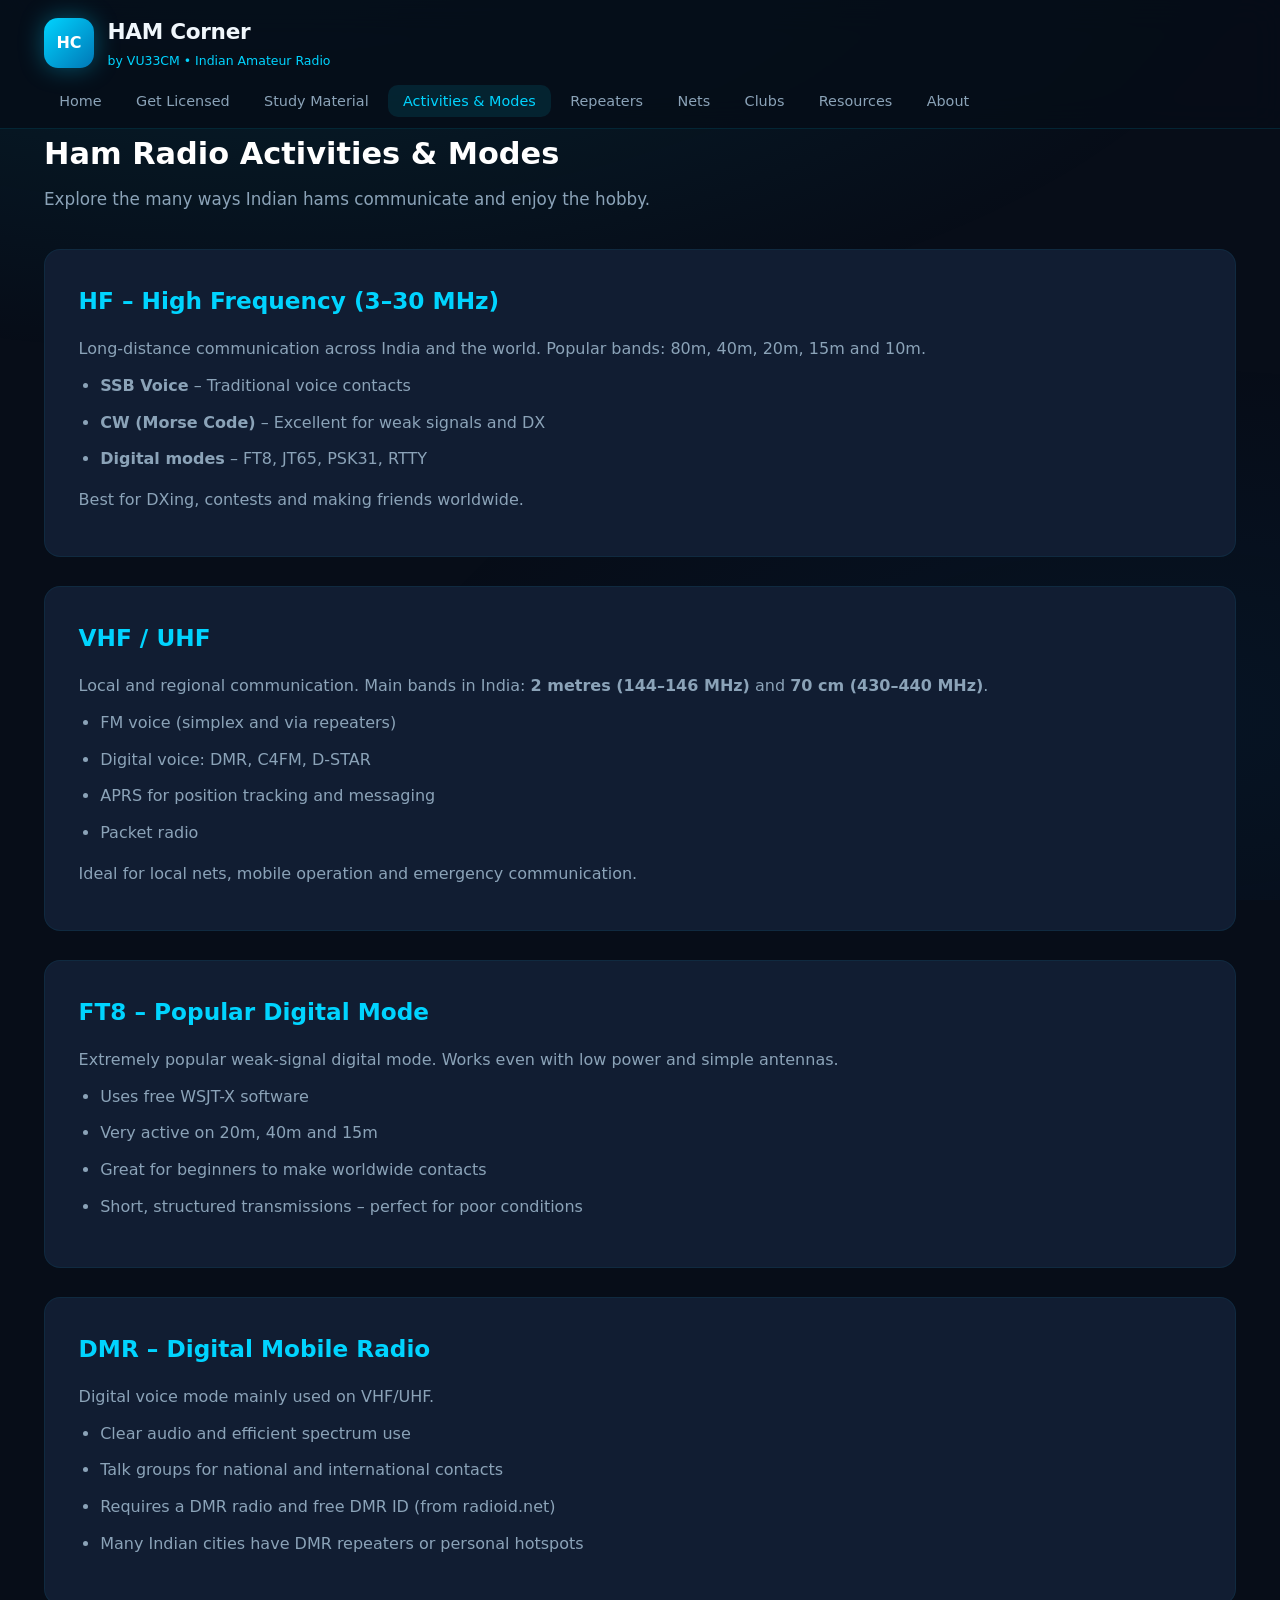
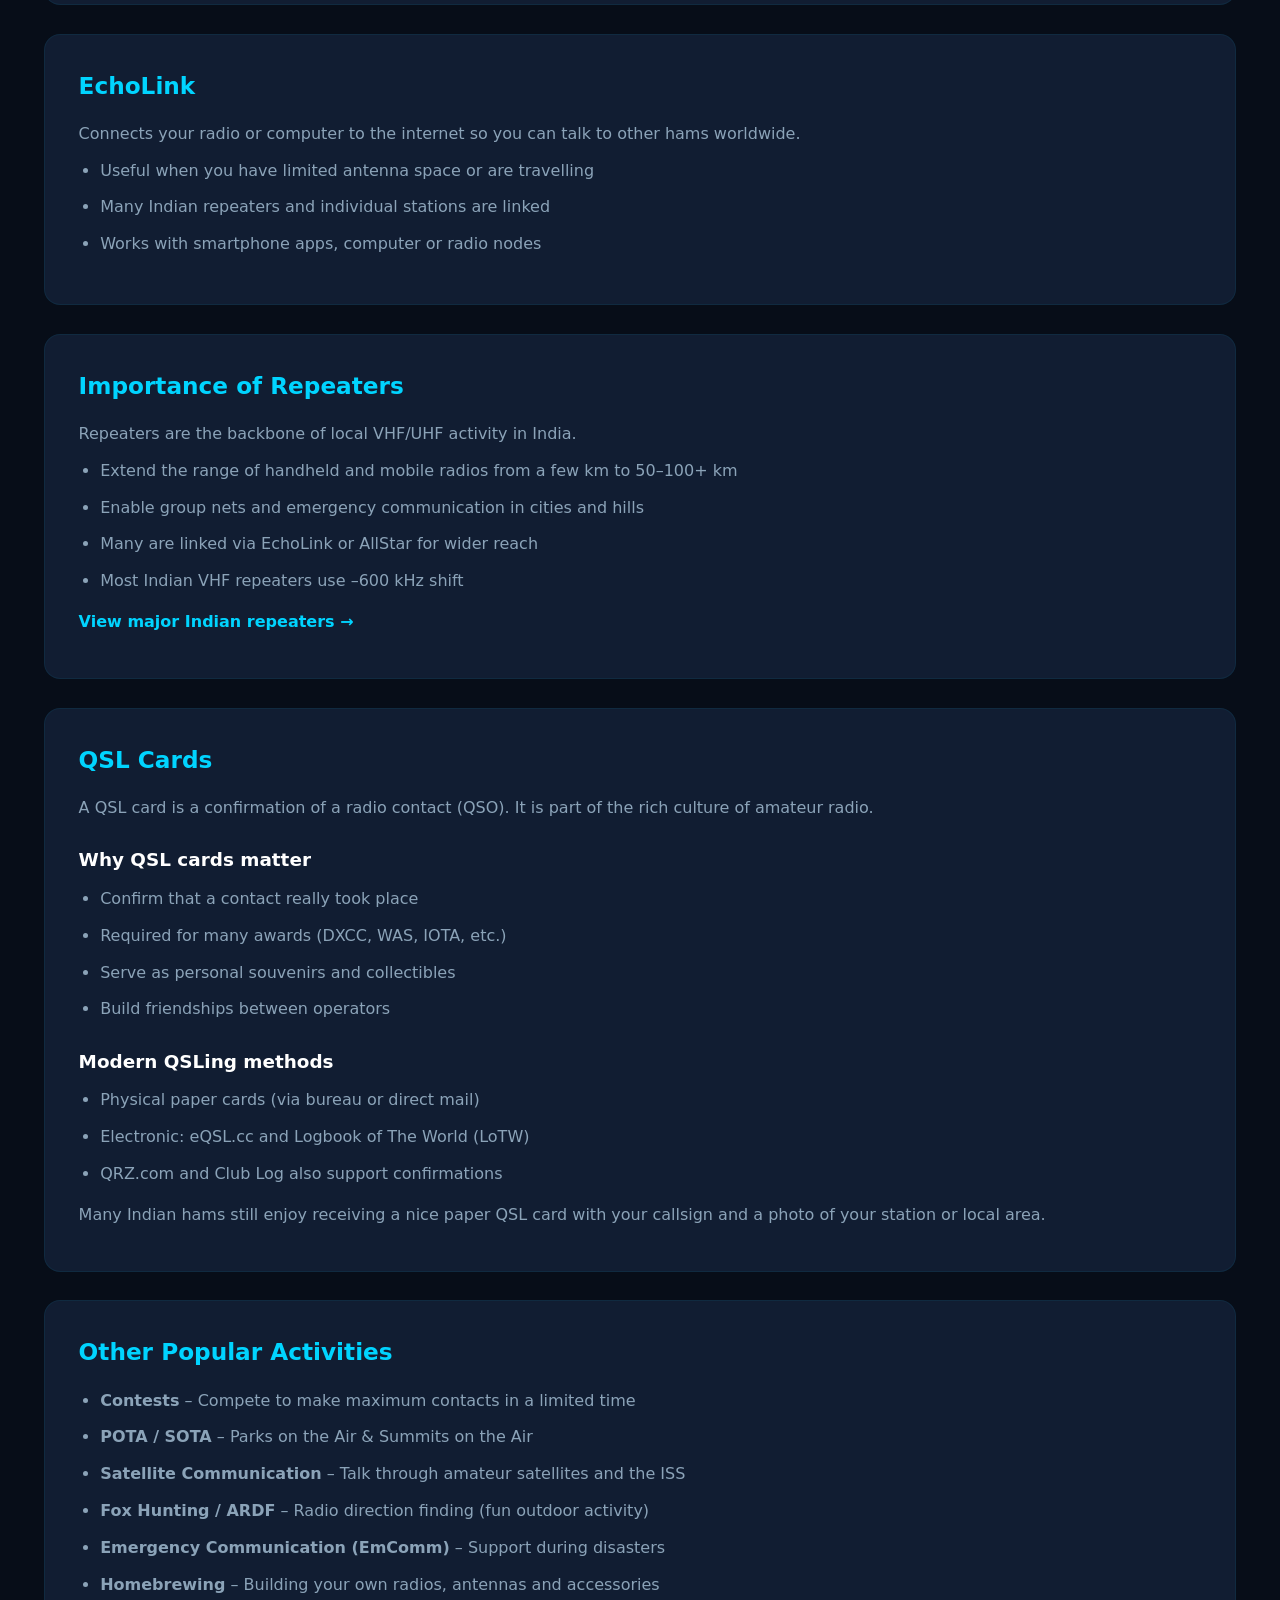
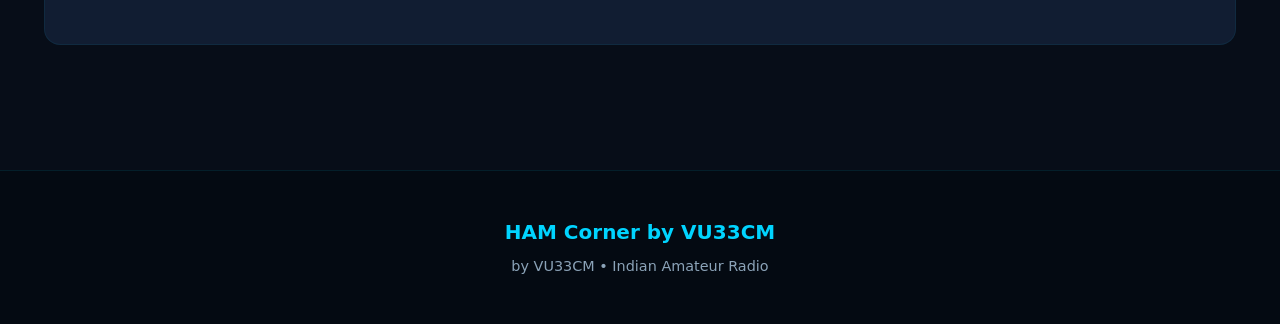
==== activities.html @ b962c8e9 "Add files via upload" ====
<!DOCTYPE html>
<html lang="en">
<head>
  <meta charset="UTF-8">
  <meta name="viewport" content="width=device-width, initial-scale=1.0">
  <title>HAM Corner by VU33CM – Indian Amateur Radio</title>
  <link rel="stylesheet" href="css/style.css">
</head>
<body>
  <header>
    <div class="nav-container">
      <a href="index.html" class="logo">
        <div class="logo-icon">HC</div>
        <div class="logo-text">
          <h1>HAM Corner</h1>
          <span>by VU33CM • Indian Amateur Radio</span>
        </div>
      </a>
      <nav>
        <ul>
          <li><a href="index.html">Home</a></li>
          <li><a href="licensing.html">Get Licensed</a></li>
          <li><a href="study.html">Study Material</a></li>
          <li><a href="activities.html" class="active">Activities & Modes</a></li>
          <li><a href="repeaters.html">Repeaters</a></li>
          <li><a href="nets.html">Nets</a></li>
          <li><a href="clubs.html">Clubs</a></li>
          <li><a href="resources.html">Resources</a></li>
          <li><a href="about.html">About</a></li>
        </ul>
      </nav>
    </div>
  </header>

  <main>
    <h1 class="section-title">Ham Radio Activities & Modes</h1>
    <p class="section-subtitle">Explore the many ways Indian hams communicate and enjoy the hobby.</p>

    <div class="content-block">
      <h2>HF – High Frequency (3–30 MHz)</h2>
      <p>Long-distance communication across India and the world. Popular bands: 80m, 40m, 20m, 15m and 10m.</p>
      <ul>
        <li><strong>SSB Voice</strong> – Traditional voice contacts</li>
        <li><strong>CW (Morse Code)</strong> – Excellent for weak signals and DX</li>
        <li><strong>Digital modes</strong> – FT8, JT65, PSK31, RTTY</li>
      </ul>
      <p>Best for DXing, contests and making friends worldwide.</p>
    </div>

    <div class="content-block">
      <h2>VHF / UHF</h2>
      <p>Local and regional communication. Main bands in India: <strong>2 metres (144–146 MHz)</strong> and <strong>70 cm (430–440 MHz)</strong>.</p>
      <ul>
        <li>FM voice (simplex and via repeaters)</li>
        <li>Digital voice: DMR, C4FM, D-STAR</li>
        <li>APRS for position tracking and messaging</li>
        <li>Packet radio</li>
      </ul>
      <p>Ideal for local nets, mobile operation and emergency communication.</p>
    </div>

    <div class="content-block">
      <h2>FT8 – Popular Digital Mode</h2>
      <p>Extremely popular weak-signal digital mode. Works even with low power and simple antennas.</p>
      <ul>
        <li>Uses free WSJT-X software</li>
        <li>Very active on 20m, 40m and 15m</li>
        <li>Great for beginners to make worldwide contacts</li>
        <li>Short, structured transmissions – perfect for poor conditions</li>
      </ul>
    </div>

    <div class="content-block">
      <h2>DMR – Digital Mobile Radio</h2>
      <p>Digital voice mode mainly used on VHF/UHF.</p>
      <ul>
        <li>Clear audio and efficient spectrum use</li>
        <li>Talk groups for national and international contacts</li>
        <li>Requires a DMR radio and free DMR ID (from radioid.net)</li>
        <li>Many Indian cities have DMR repeaters or personal hotspots</li>
      </ul>
    </div>

    <div class="content-block">
      <h2>EchoLink</h2>
      <p>Connects your radio or computer to the internet so you can talk to other hams worldwide.</p>
      <ul>
        <li>Useful when you have limited antenna space or are travelling</li>
        <li>Many Indian repeaters and individual stations are linked</li>
        <li>Works with smartphone apps, computer or radio nodes</li>
      </ul>
    </div>

    <div class="content-block">
      <h2>Importance of Repeaters</h2>
      <p>Repeaters are the backbone of local VHF/UHF activity in India.</p>
      <ul>
        <li>Extend the range of handheld and mobile radios from a few km to 50–100+ km</li>
        <li>Enable group nets and emergency communication in cities and hills</li>
        <li>Many are linked via EchoLink or AllStar for wider reach</li>
        <li>Most Indian VHF repeaters use –600 kHz shift</li>
      </ul>
      <p><a href="repeaters.html" style="color:var(--accent);font-weight:600;">View major Indian repeaters →</a></p>
    </div>

    <div class="content-block">
      <h2>QSL Cards</h2>
      <p>A QSL card is a confirmation of a radio contact (QSO). It is part of the rich culture of amateur radio.</p>
      <h3>Why QSL cards matter</h3>
      <ul>
        <li>Confirm that a contact really took place</li>
        <li>Required for many awards (DXCC, WAS, IOTA, etc.)</li>
        <li>Serve as personal souvenirs and collectibles</li>
        <li>Build friendships between operators</li>
      </ul>
      <h3>Modern QSLing methods</h3>
      <ul>
        <li>Physical paper cards (via bureau or direct mail)</li>
        <li>Electronic: eQSL.cc and Logbook of The World (LoTW)</li>
        <li>QRZ.com and Club Log also support confirmations</li>
      </ul>
      <p>Many Indian hams still enjoy receiving a nice paper QSL card with your callsign and a photo of your station or local area.</p>
    </div>

    <div class="content-block">
      <h2>Other Popular Activities</h2>
      <ul>
        <li><strong>Contests</strong> – Compete to make maximum contacts in a limited time</li>
        <li><strong>POTA / SOTA</strong> – Parks on the Air & Summits on the Air</li>
        <li><strong>Satellite Communication</strong> – Talk through amateur satellites and the ISS</li>
        <li><strong>Fox Hunting / ARDF</strong> – Radio direction finding (fun outdoor activity)</li>
        <li><strong>Emergency Communication (EmComm)</strong> – Support during disasters</li>
        <li><strong>Homebrewing</strong> – Building your own radios, antennas and accessories</li>
      </ul>
    </div>
  </main>

  <footer>
    <p class="callsign">HAM Corner by VU33CM</p>
    <p>by VU33CM • Indian Amateur Radio</p>
  </footer>
</body>
</html>
---- css/style.css ----
/* HAM Corner by VU33CM - Modern Interactive Styles */
:root {
  --bg: #070d18;
  --bg2: #0c1525;
  --card: #111d32;
  --card-hover: #162640;
  --accent: #00d4ff;
  --accent2: #0099cc;
  --accent-glow: rgba(0, 212, 255, 0.35);
  --text: #f0f7fc;
  --muted: #8ba3b8;
  --success: #00e676;
  --radius: 16px;
  --shadow: 0 10px 40px rgba(0,0,0,0.4);
  --transition: all 0.35s cubic-bezier(0.4, 0, 0.2, 1);
}

* { margin: 0; padding: 0; box-sizing: border-box; }
html { scroll-behavior: smooth; }

body {
  font-family: 'Inter', 'Segoe UI', system-ui, -apple-system, sans-serif;
  background: var(--bg);
  color: var(--text);
  line-height: 1.65;
  min-height: 100vh;
  overflow-x: hidden;
}

body::before {
  content: '';
  position: fixed;
  inset: 0;
  background: 
    radial-gradient(ellipse 80% 50% at 20% -10%, rgba(0,180,216,0.12), transparent),
    radial-gradient(ellipse 60% 40% at 90% 80%, rgba(0,100,180,0.08), transparent);
  pointer-events: none;
  z-index: -1;
}

header {
  background: rgba(7, 13, 24, 0.85);
  backdrop-filter: blur(16px);
  border-bottom: 1px solid rgba(0, 212, 255, 0.12);
  position: sticky;
  top: 0;
  z-index: 1000;
}

.nav-container {
  max-width: 1240px;
  margin: 0 auto;
  padding: 0.9rem 1.5rem;
  display: flex;
  justify-content: space-between;
  align-items: center;
  gap: 1rem;
  flex-wrap: wrap;
}

.logo {
  display: flex;
  align-items: center;
  gap: 0.85rem;
  text-decoration: none;
  color: var(--text);
}

.logo-icon {
  width: 50px;
  height: 50px;
  background: linear-gradient(135deg, #00d4ff, #0077b6);
  border-radius: 14px;
  display: flex;
  align-items: center;
  justify-content: center;
  font-weight: 800;
  font-size: 1rem;
  color: #fff;
  box-shadow: 0 0 24px var(--accent-glow);
  transition: var(--transition);
}

.logo:hover .logo-icon { transform: rotate(-6deg) scale(1.05); }

.logo-text h1 { font-size: 1.35rem; font-weight: 750; letter-spacing: -0.3px; }
.logo-text span { display: block; font-size: 0.78rem; color: var(--accent); font-weight: 500; margin-top: 1px; }

nav ul { display: flex; list-style: none; gap: 0.25rem; flex-wrap: wrap; }
nav a {
  color: var(--muted);
  text-decoration: none;
  padding: 0.5rem 0.95rem;
  border-radius: 10px;
  font-size: 0.9rem;
  font-weight: 500;
  transition: var(--transition);
}
nav a:hover, nav a.active { color: var(--accent); background: rgba(0, 212, 255, 0.1); }

.hero {
  padding: 5rem 1.5rem 5.5rem;
  text-align: center;
  position: relative;
}

.hero-content { max-width: 860px; margin: 0 auto; position: relative; z-index: 2; }

.hero-badge {
  display: inline-block;
  background: rgba(0, 212, 255, 0.12);
  color: var(--accent);
  padding: 0.4rem 1rem;
  border-radius: 50px;
  font-size: 0.85rem;
  font-weight: 600;
  margin-bottom: 1.4rem;
  border: 1px solid rgba(0, 212, 255, 0.25);
}

.hero h2 {
  font-size: clamp(2rem, 5.5vw, 3.1rem);
  font-weight: 800;
  line-height: 1.15;
  margin-bottom: 1.2rem;
  background: linear-gradient(105deg, #ffffff 30%, var(--accent) 100%);
  -webkit-background-clip: text;
  -webkit-text-fill-color: transparent;
  background-clip: text;
}

.hero p {
  font-size: 1.15rem;
  color: var(--muted);
  max-width: 620px;
  margin: 0 auto 2.2rem;
}

.hero-btns { display: flex; gap: 1rem; justify-content: center; flex-wrap: wrap; }

.btn {
  display: inline-flex;
  align-items: center;
  gap: 0.5rem;
  padding: 0.9rem 1.9rem;
  border-radius: 50px;
  font-weight: 600;
  text-decoration: none;
  transition: var(--transition);
  border: none;
  cursor: pointer;
  font-size: 1rem;
}

.btn-primary {
  background: linear-gradient(135deg, #00d4ff, #0099cc);
  color: #061018;
  box-shadow: 0 6px 25px var(--accent-glow);
}
.btn-primary:hover { transform: translateY(-4px); box-shadow: 0 12px 35px var(--accent-glow); }

.btn-outline {
  background: transparent;
  color: var(--accent);
  border: 2px solid rgba(0, 212, 255, 0.5);
}
.btn-outline:hover { background: rgba(0, 212, 255, 0.1); border-color: var(--accent); transform: translateY(-3px); }

main { max-width: 1240px; margin: 0 auto; padding: 0 1.5rem 4rem; }

.section-title { font-size: 1.9rem; font-weight: 750; margin-bottom: 0.4rem; color: #fff; }
.section-subtitle { color: var(--muted); margin-bottom: 2.2rem; font-size: 1.05rem; }

.cards {
  display: grid;
  grid-template-columns: repeat(auto-fit, minmax(270px, 1fr));
  gap: 1.5rem;
  margin-bottom: 3.5rem;
}

.card {
  background: var(--card);
  border-radius: var(--radius);
  padding: 1.7rem;
  border: 1px solid rgba(0, 212, 255, 0.08);
  transition: var(--transition);
  position: relative;
  overflow: hidden;
}
.card::before {
  content: '';
  position: absolute;
  top: 0; left: 0; right: 0;
  height: 3px;
  background: linear-gradient(90deg, transparent, var(--accent), transparent);
  opacity: 0;
  transition: var(--transition);
}
.card:hover {
  transform: translateY(-8px);
  background: var(--card-hover);
  border-color: rgba(0, 212, 255, 0.25);
  box-shadow: var(--shadow);
}
.card:hover::before { opacity: 1; }

.card-icon {
  width: 54px; height: 54px;
  background: rgba(0, 212, 255, 0.1);
  border-radius: 14px;
  display: flex; align-items: center; justify-content: center;
  font-size: 1.6rem; margin-bottom: 1.1rem; color: var(--accent);
  transition: var(--transition);
}
.card:hover .card-icon { background: rgba(0, 212, 255, 0.2); transform: scale(1.08); }

.card h3 { font-size: 1.2rem; margin-bottom: 0.55rem; color: #fff; }
.card p { color: var(--muted); font-size: 0.95rem; }
.card a {
  color: var(--accent); text-decoration: none; font-weight: 600; font-size: 0.92rem;
  display: inline-flex; align-items: center; gap: 0.3rem; margin-top: 1rem; transition: var(--transition);
}
.card a:hover { gap: 0.55rem; }

.content-block {
  background: var(--card);
  border-radius: var(--radius);
  padding: 2rem 2.1rem;
  margin-bottom: 1.8rem;
  border: 1px solid rgba(0, 212, 255, 0.07);
  transition: var(--transition);
}
.content-block:hover { border-color: rgba(0, 212, 255, 0.15); }
.content-block h2 { color: var(--accent); margin-bottom: 1rem; font-size: 1.45rem; font-weight: 700; }
.content-block h3 { color: #fff; margin: 1.5rem 0 0.65rem; font-size: 1.15rem; }
.content-block p, .content-block li { color: var(--muted); margin-bottom: 0.65rem; }
.content-block ul, .content-block ol { padding-left: 1.35rem; margin-bottom: 0.9rem; }
.content-block a { color: var(--accent); font-weight: 500; text-decoration: none; border-bottom: 1px solid transparent; transition: var(--transition); }
.content-block a:hover { border-bottom-color: var(--accent); }

.img-grid {
  display: grid;
  grid-template-columns: repeat(auto-fit, minmax(240px, 1fr));
  gap: 1.2rem;
  margin: 1.8rem 0;
}
.img-card {
  border-radius: 14px;
  overflow: hidden;
  position: relative;
  aspect-ratio: 16/10;
  background: var(--bg2);
  border: 1px solid rgba(0, 212, 255, 0.1);
  transition: var(--transition);
}
.img-card:hover { transform: scale(1.03); box-shadow: 0 12px 30px rgba(0,0,0,0.4); }
.img-card img { width: 100%; height: 100%; object-fit: cover; display: block; }
.img-card .caption {
  position: absolute; bottom: 0; left: 0; right: 0;
  padding: 0.7rem 1rem;
  background: linear-gradient(transparent, rgba(0,0,0,0.85));
  font-size: 0.85rem; color: #fff; font-weight: 500;
}

.hero-img {
  width: 100%; max-width: 900px; margin: 2rem auto 0;
  border-radius: 18px; overflow: hidden;
  box-shadow: 0 20px 50px rgba(0,0,0,0.5);
  border: 1px solid rgba(0, 212, 255, 0.15);
}
.hero-img img { width: 100%; display: block; aspect-ratio: 21/9; object-fit: cover; }

.table-wrap { overflow-x: auto; margin: 1.4rem 0; border-radius: 12px; }
table { width: 100%; border-collapse: collapse; background: var(--bg2); border-radius: 12px; overflow: hidden; }
th, td { padding: 0.95rem 1.1rem; text-align: left; border-bottom: 1px solid rgba(255,255,255,0.05); }
th { background: rgba(0, 212, 255, 0.12); color: var(--accent); font-weight: 600; font-size: 0.88rem; text-transform: uppercase; letter-spacing: 0.4px; }
td { color: var(--muted); font-size: 0.93rem; }
tr:hover td { background: rgba(0, 212, 255, 0.04); }

.steps { counter-reset: step; }
.step { position: relative; padding-left: 3.8rem; margin-bottom: 2rem; }
.step::before {
  counter-increment: step; content: counter(step);
  position: absolute; left: 0; top: 0;
  width: 2.6rem; height: 2.6rem;
  background: linear-gradient(135deg, #00d4ff, #0077b6);
  color: #061018; border-radius: 50%;
  display: flex; align-items: center; justify-content: center;
  font-weight: 800; font-size: 1.05rem;
  box-shadow: 0 4px 15px var(--accent-glow);
}
.step h3 { margin-top: 0.2rem !important; }

footer {
  background: #040a12;
  border-top: 1px solid rgba(0, 212, 255, 0.1);
  padding: 2.8rem 1.5rem;
  text-align: center;
  margin-top: 2rem;
}
footer .callsign { color: var(--accent); font-weight: 750; font-size: 1.25rem; margin-bottom: 0.4rem; }
footer p { color: var(--muted); font-size: 0.9rem; }

@media (max-width: 768px) {
  .nav-container { flex-direction: column; align-items: flex-start; }
  nav ul { width: 100%; }
  .hero { padding: 3.5rem 1rem 4rem; }
  .content-block { padding: 1.5rem; }
}
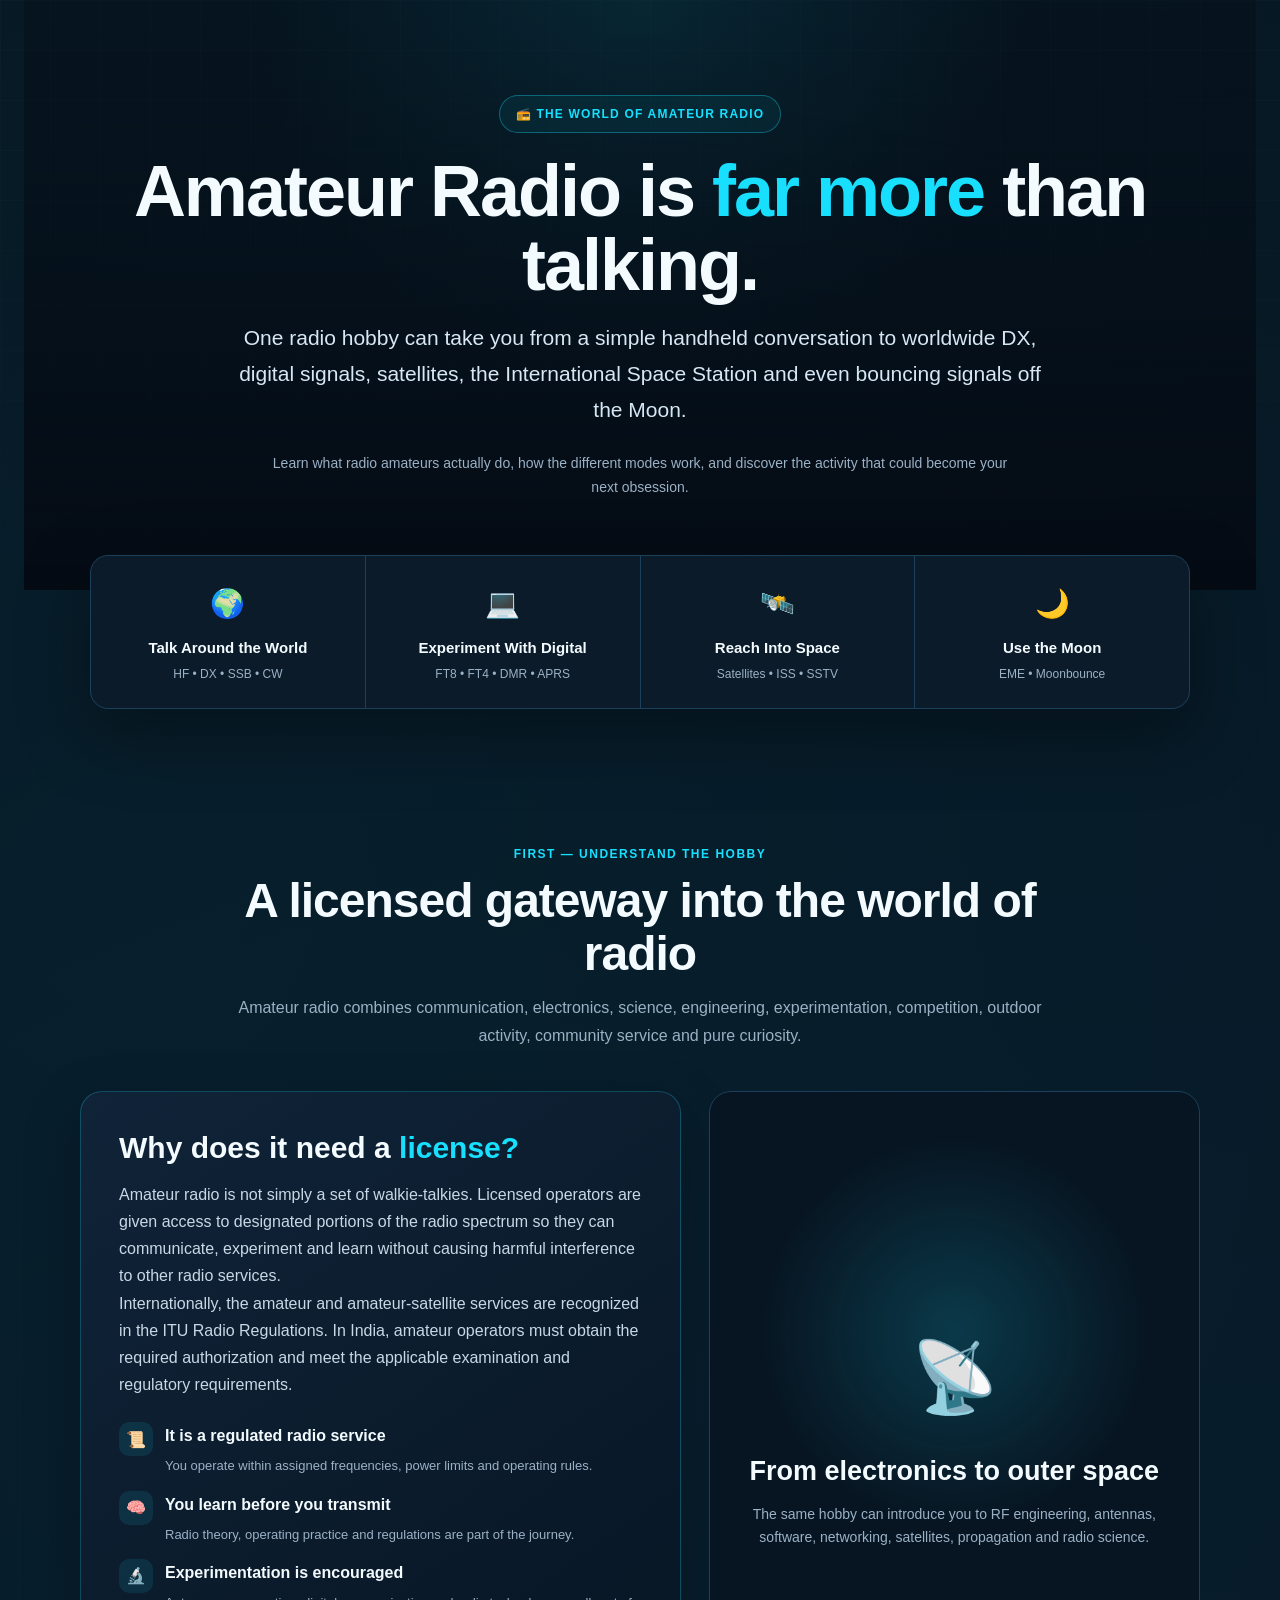
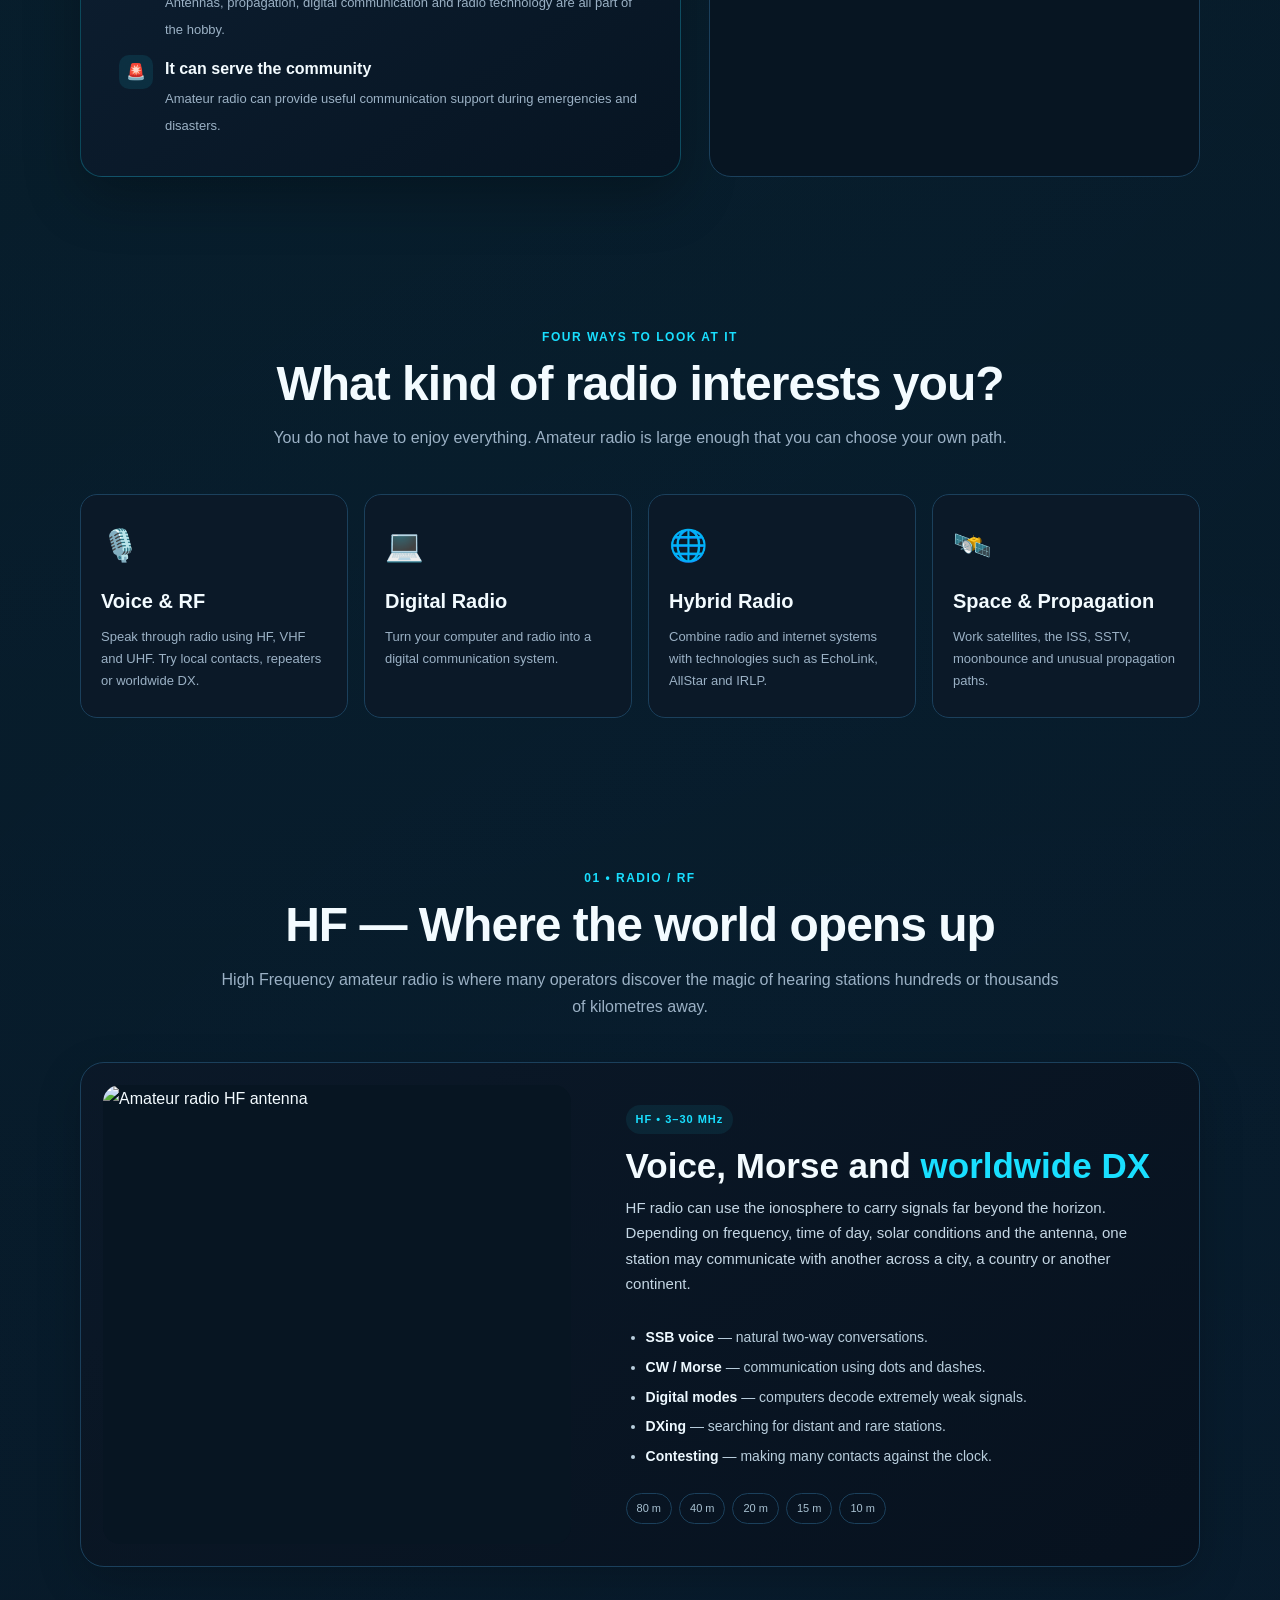
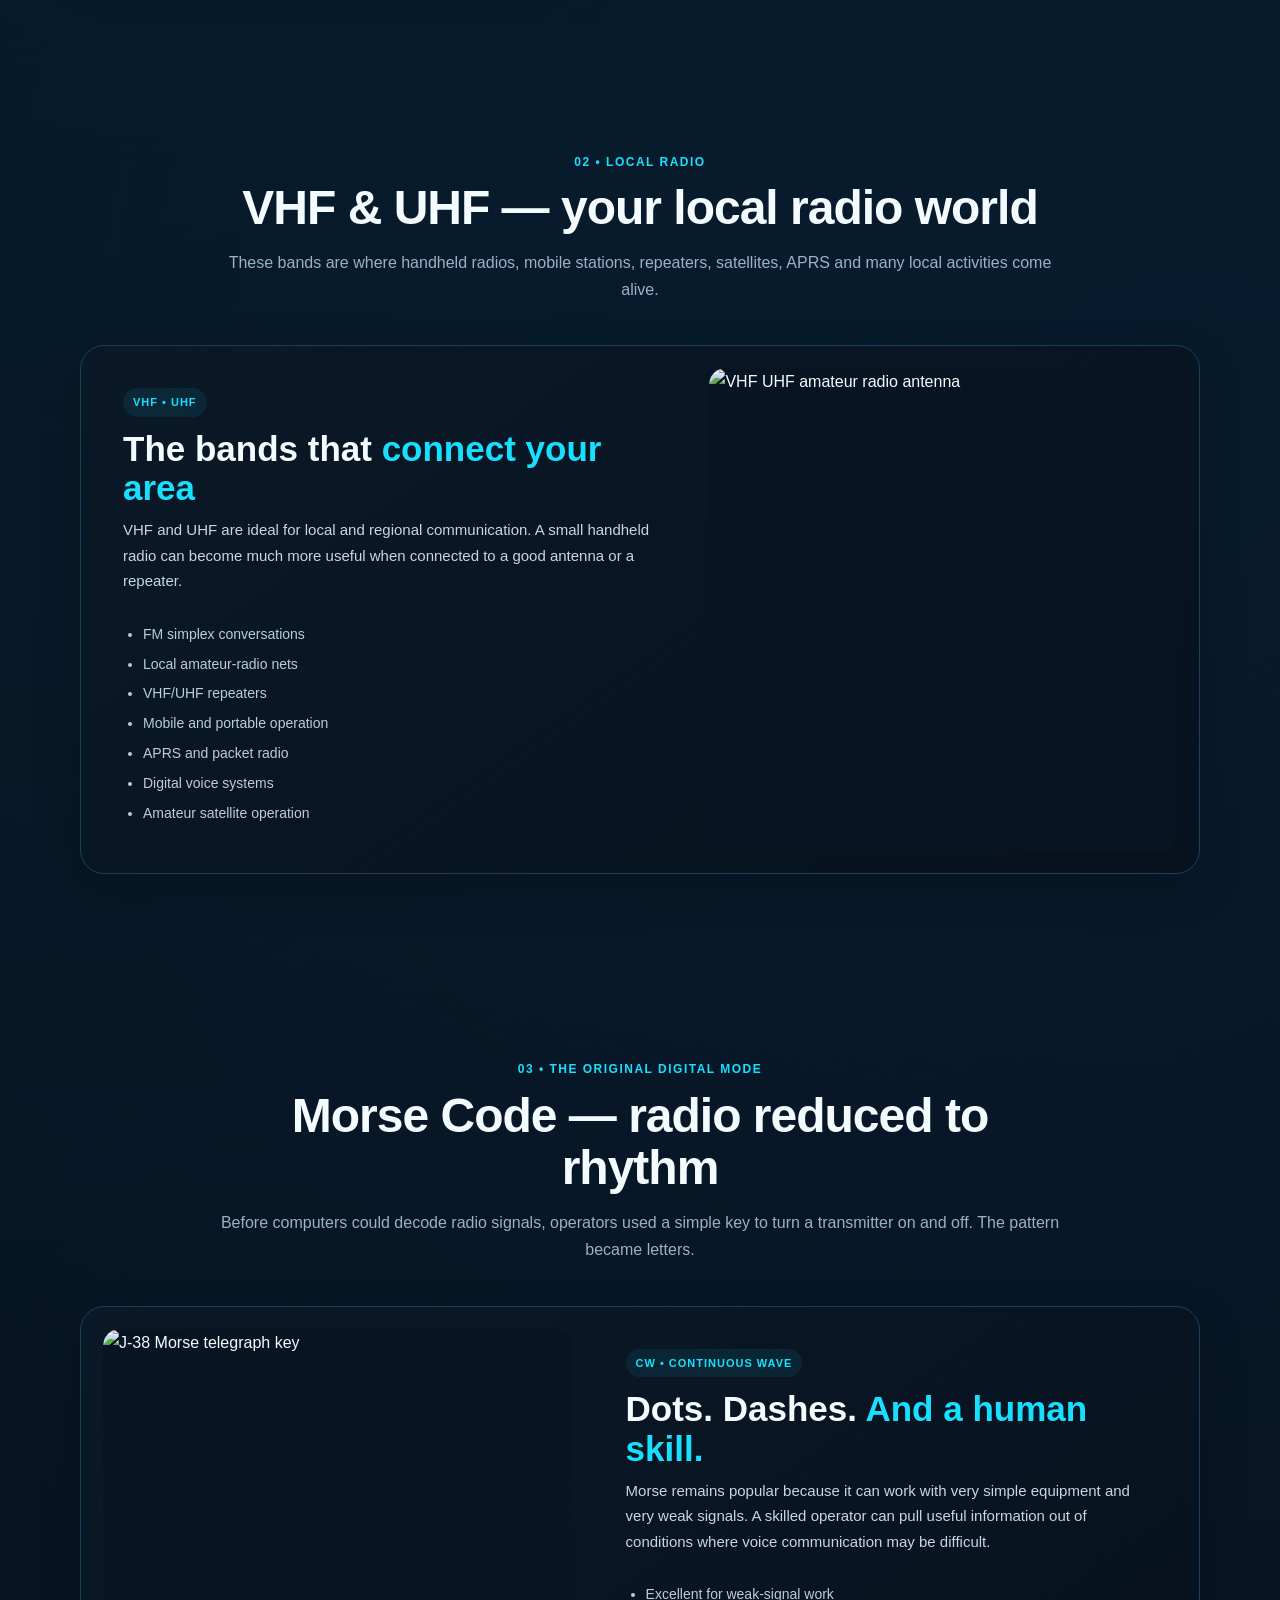
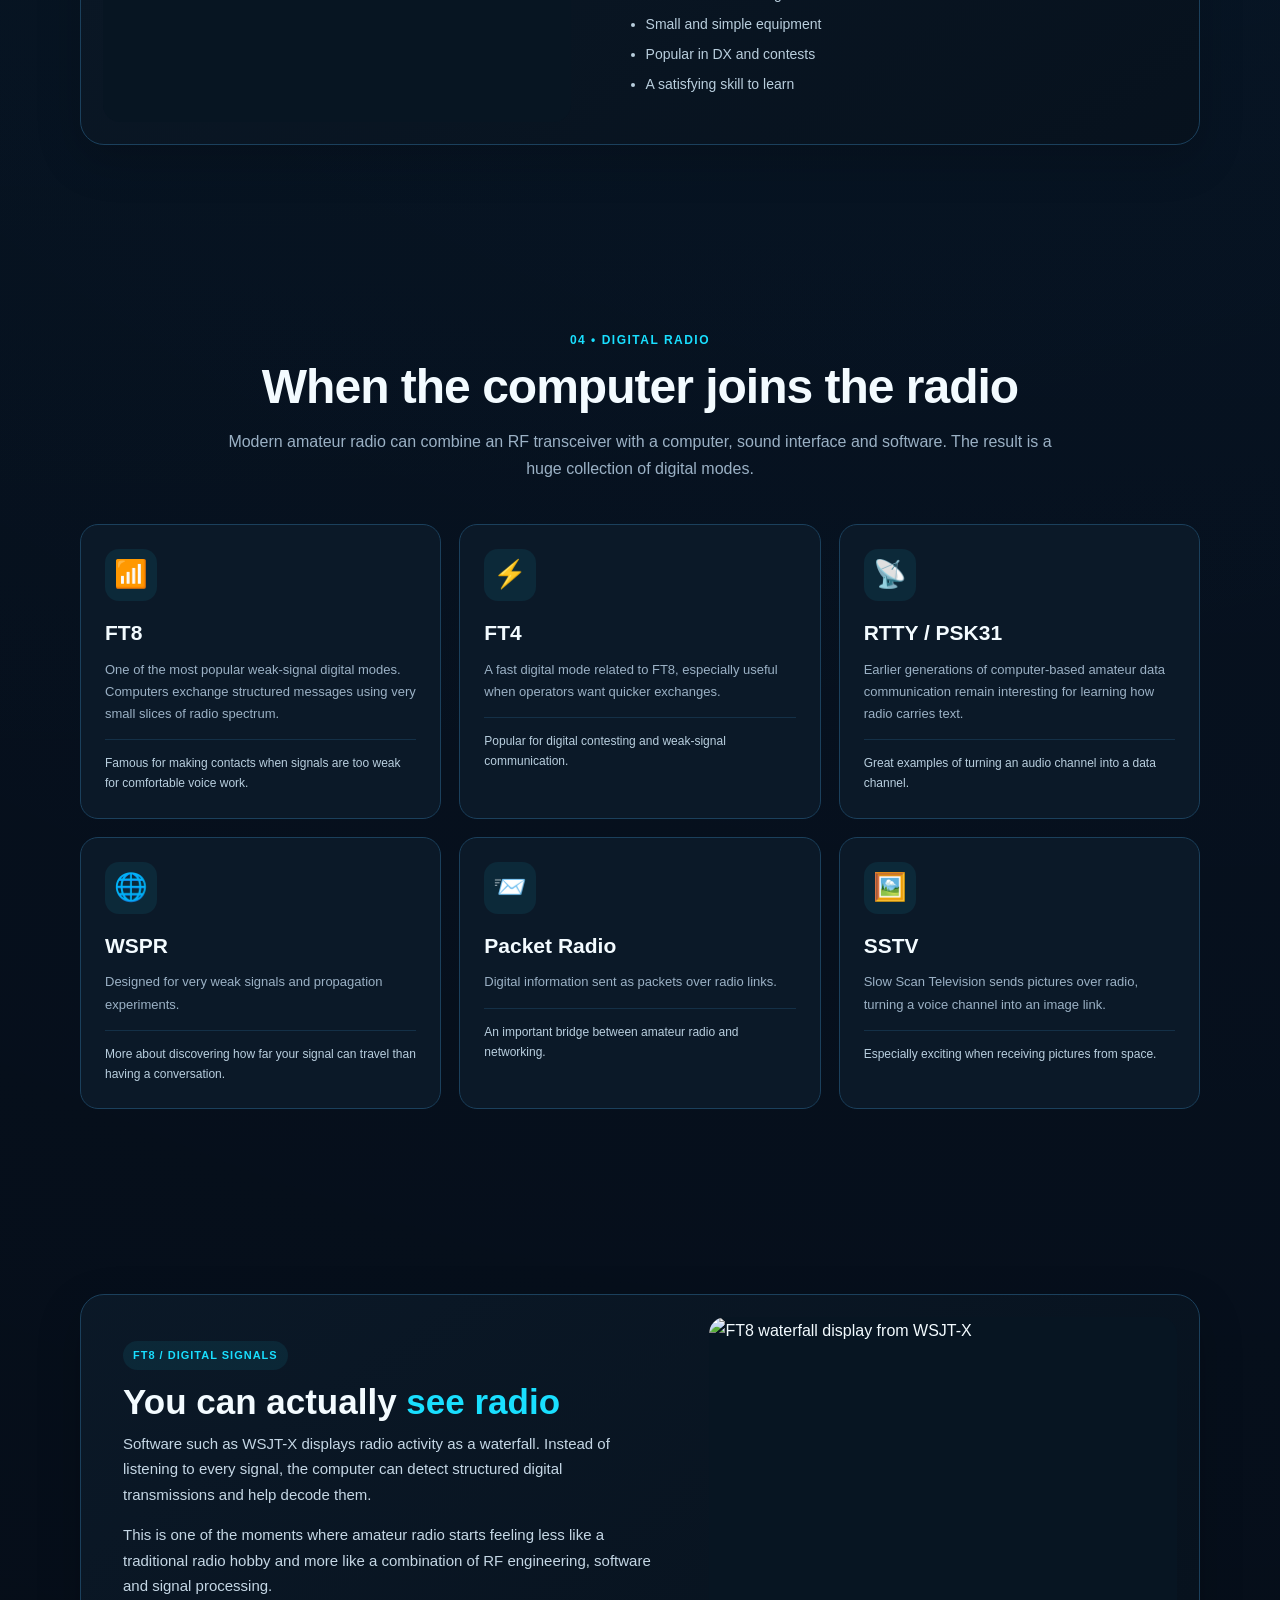
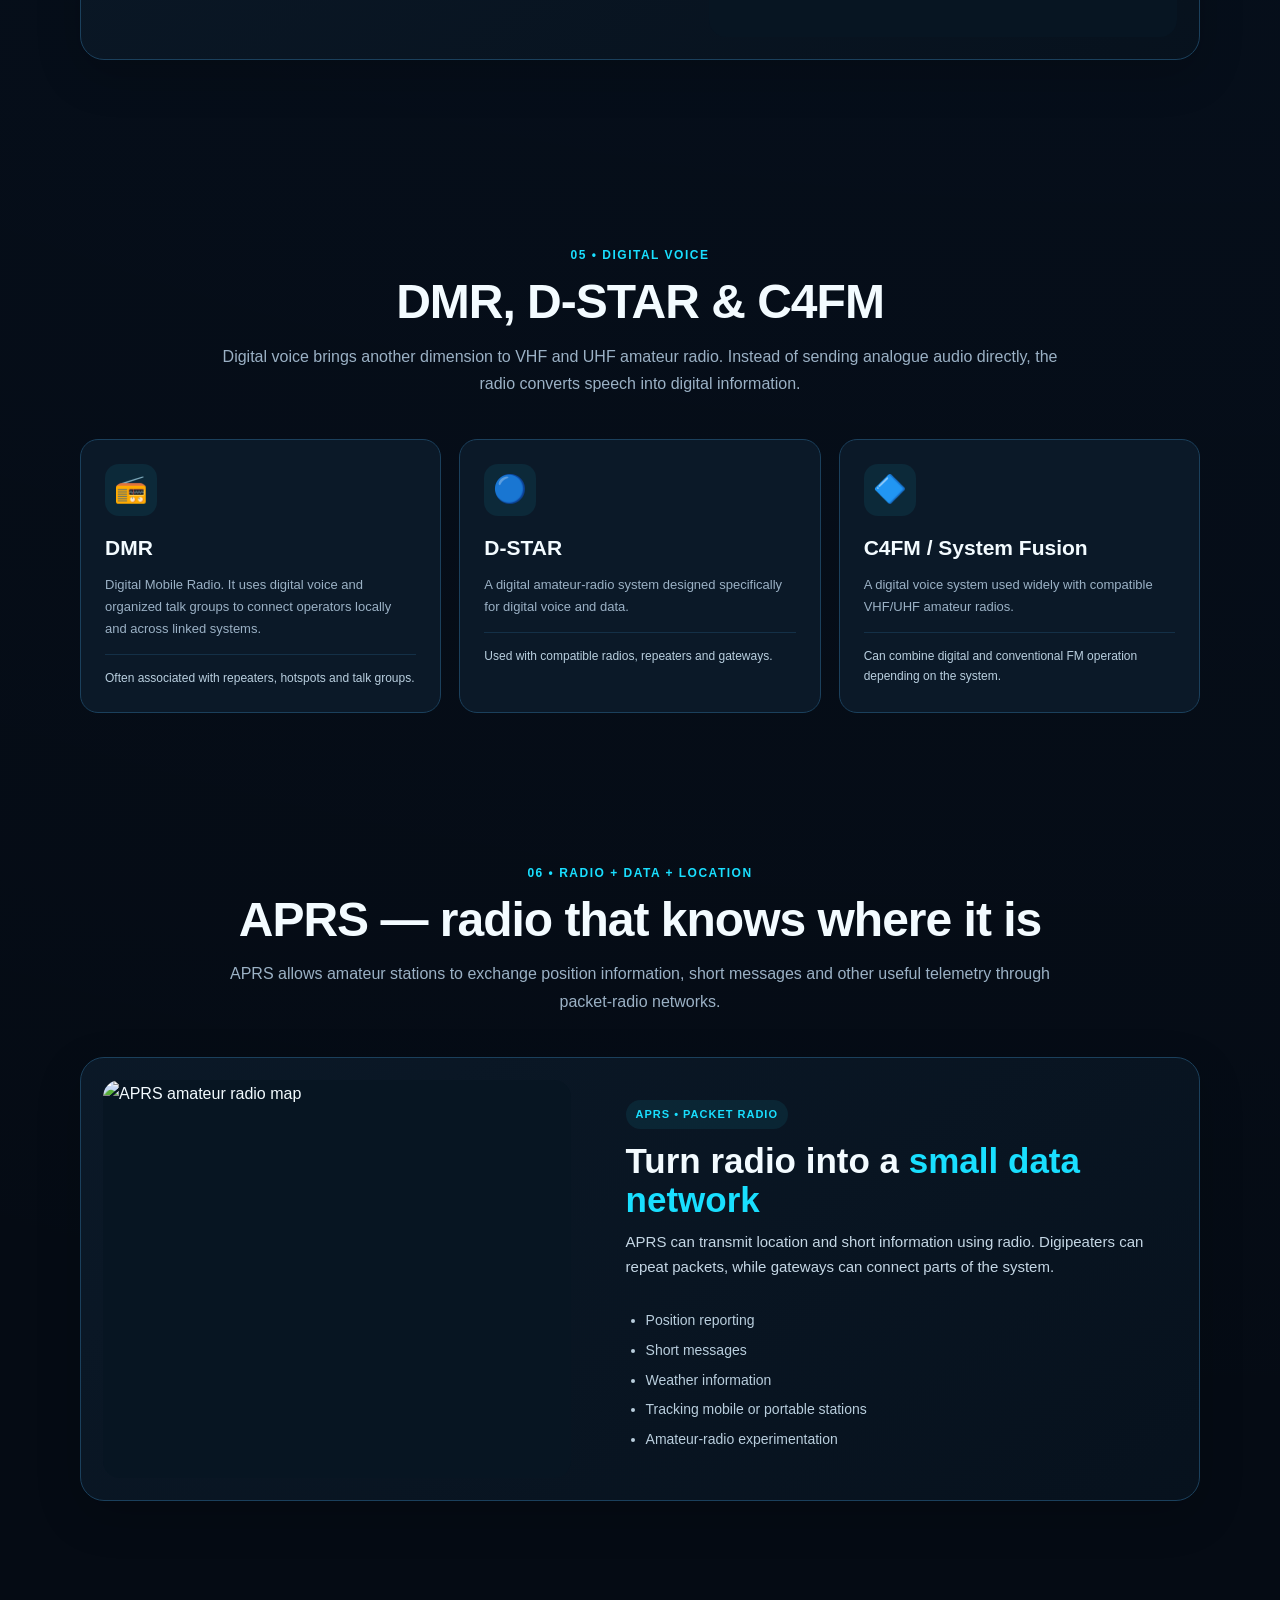
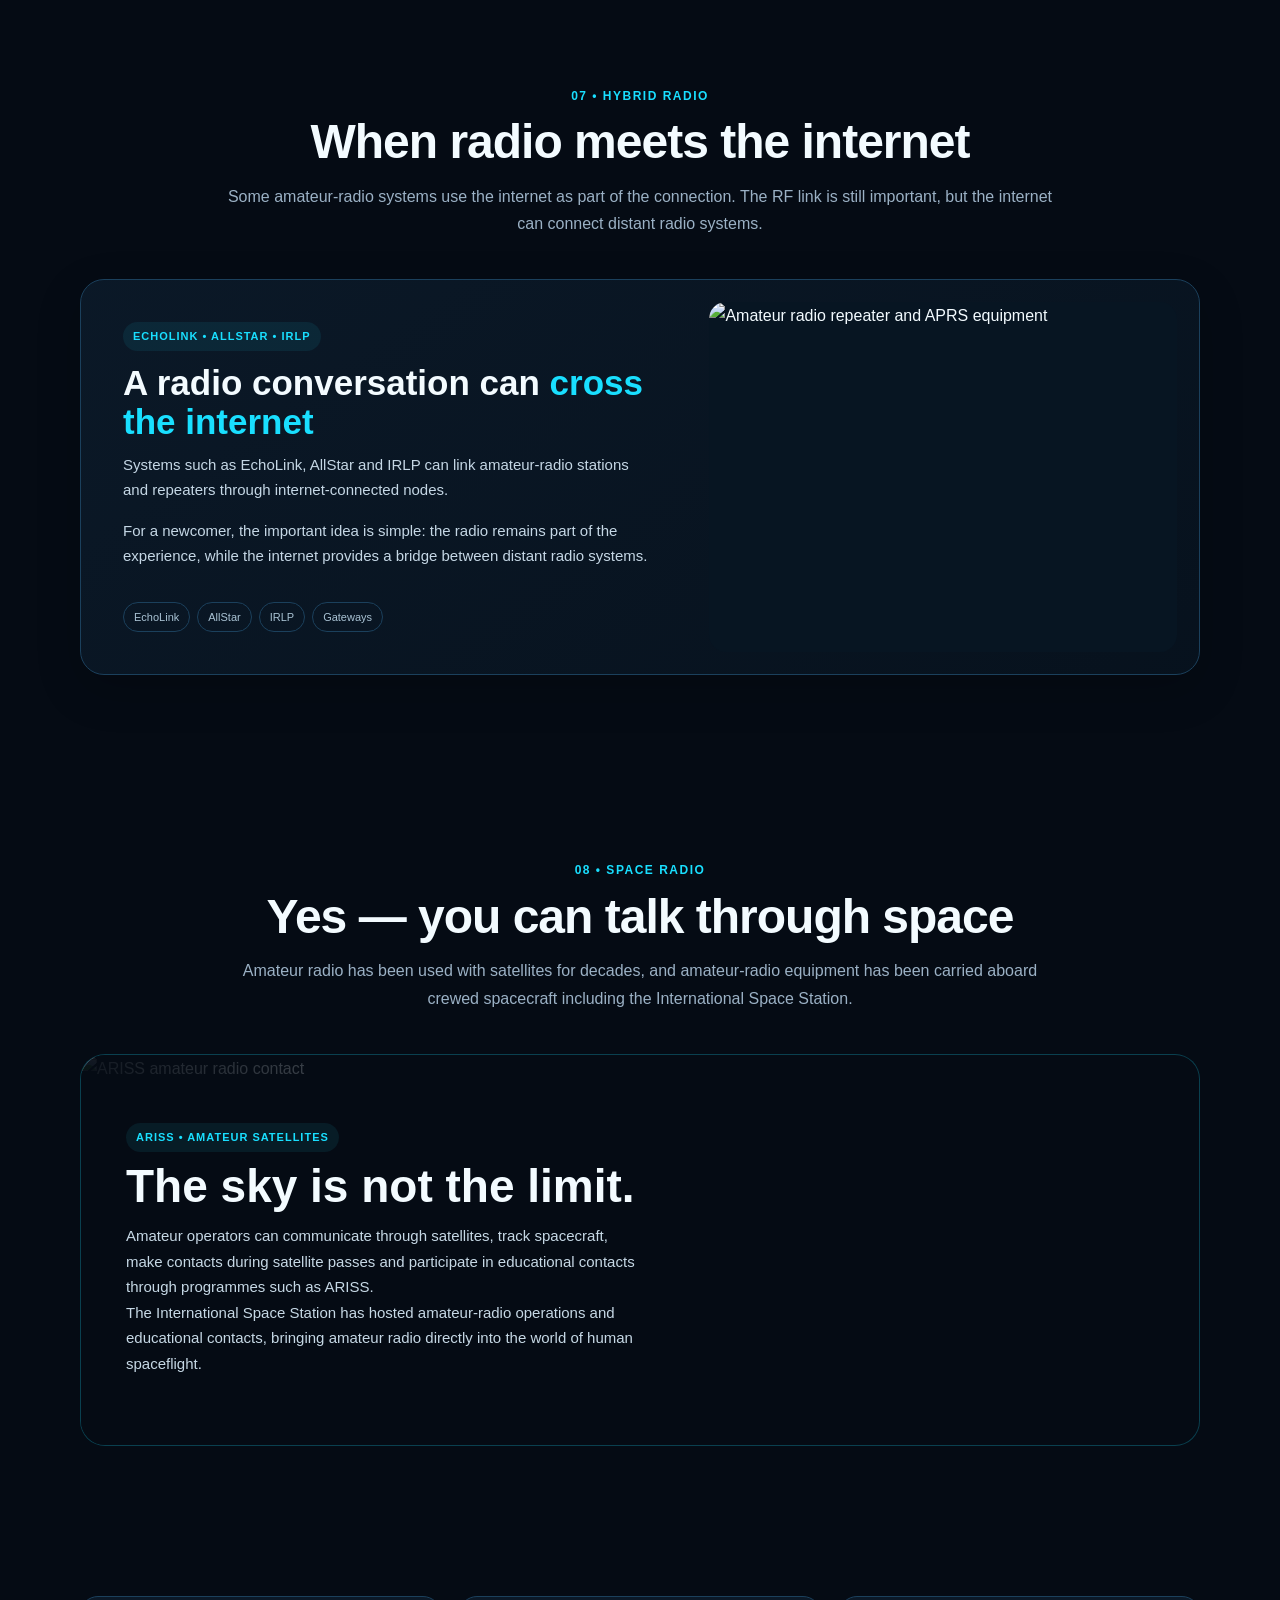
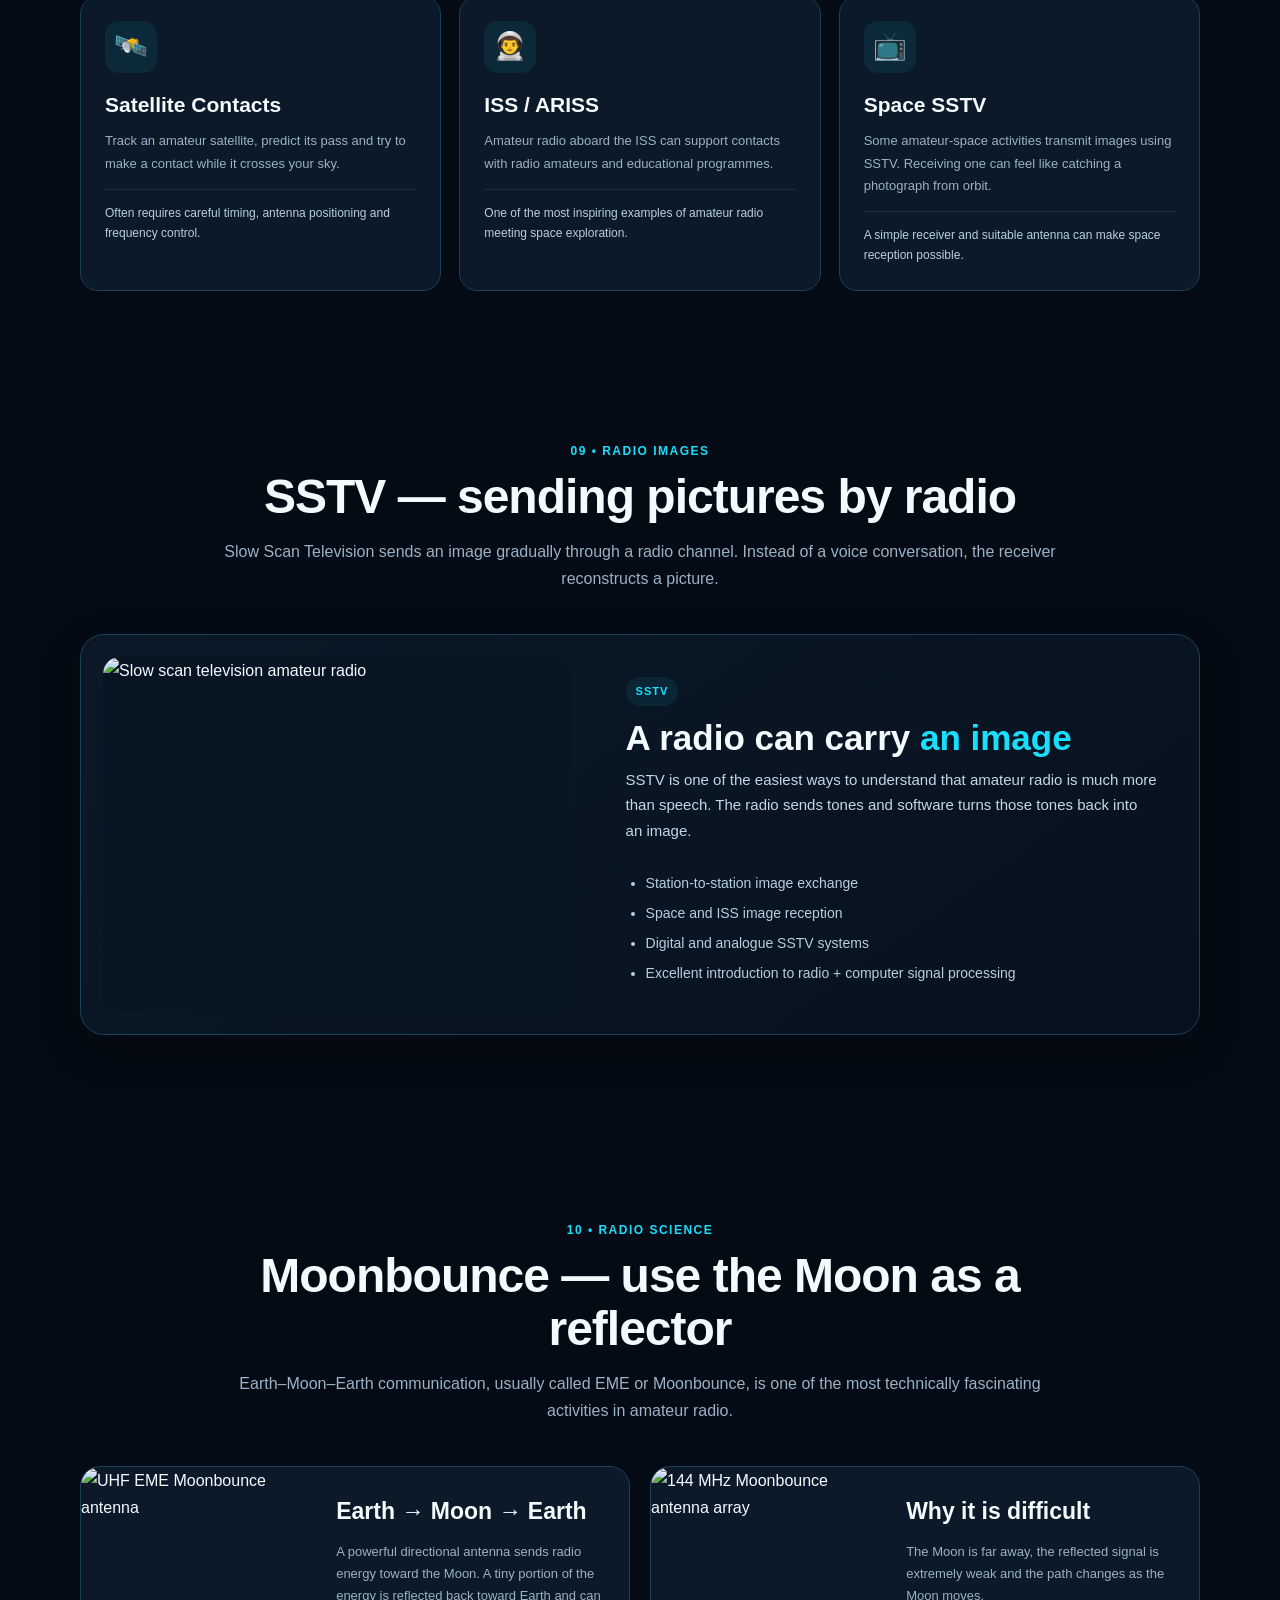
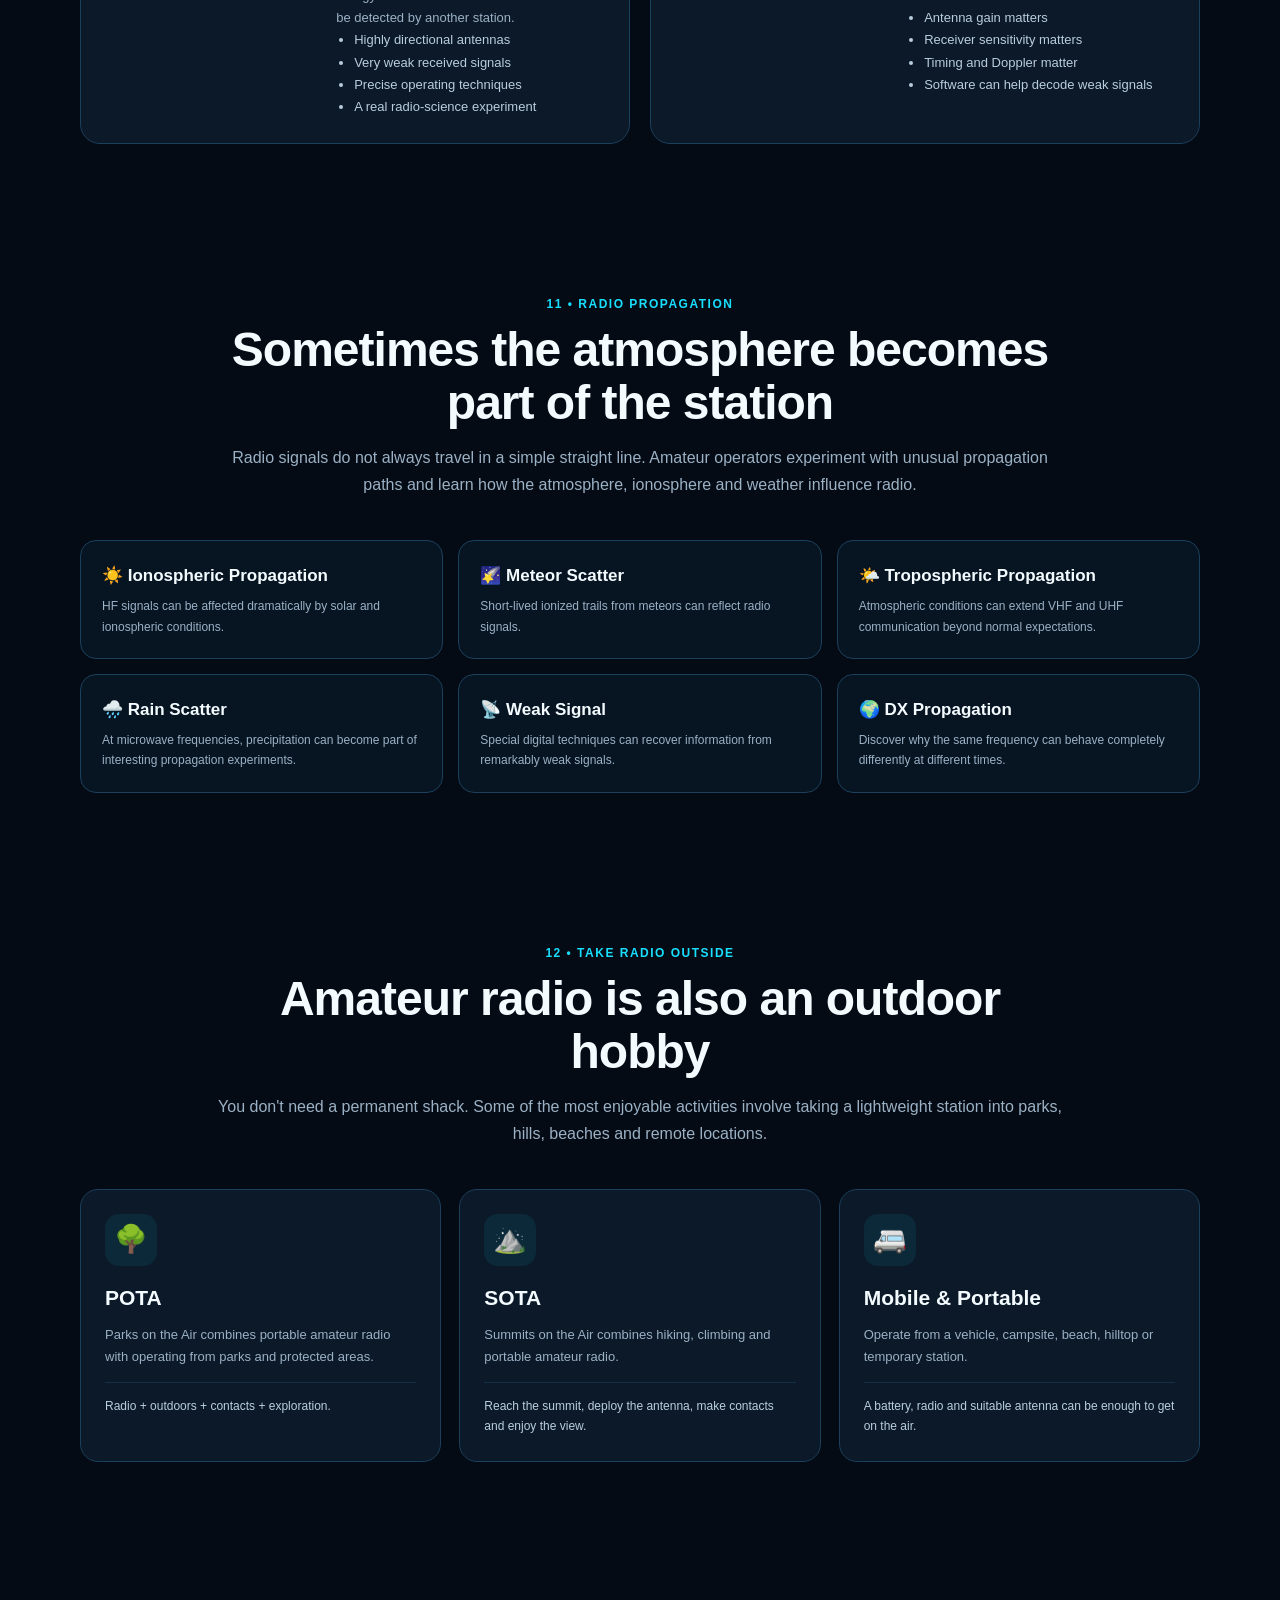
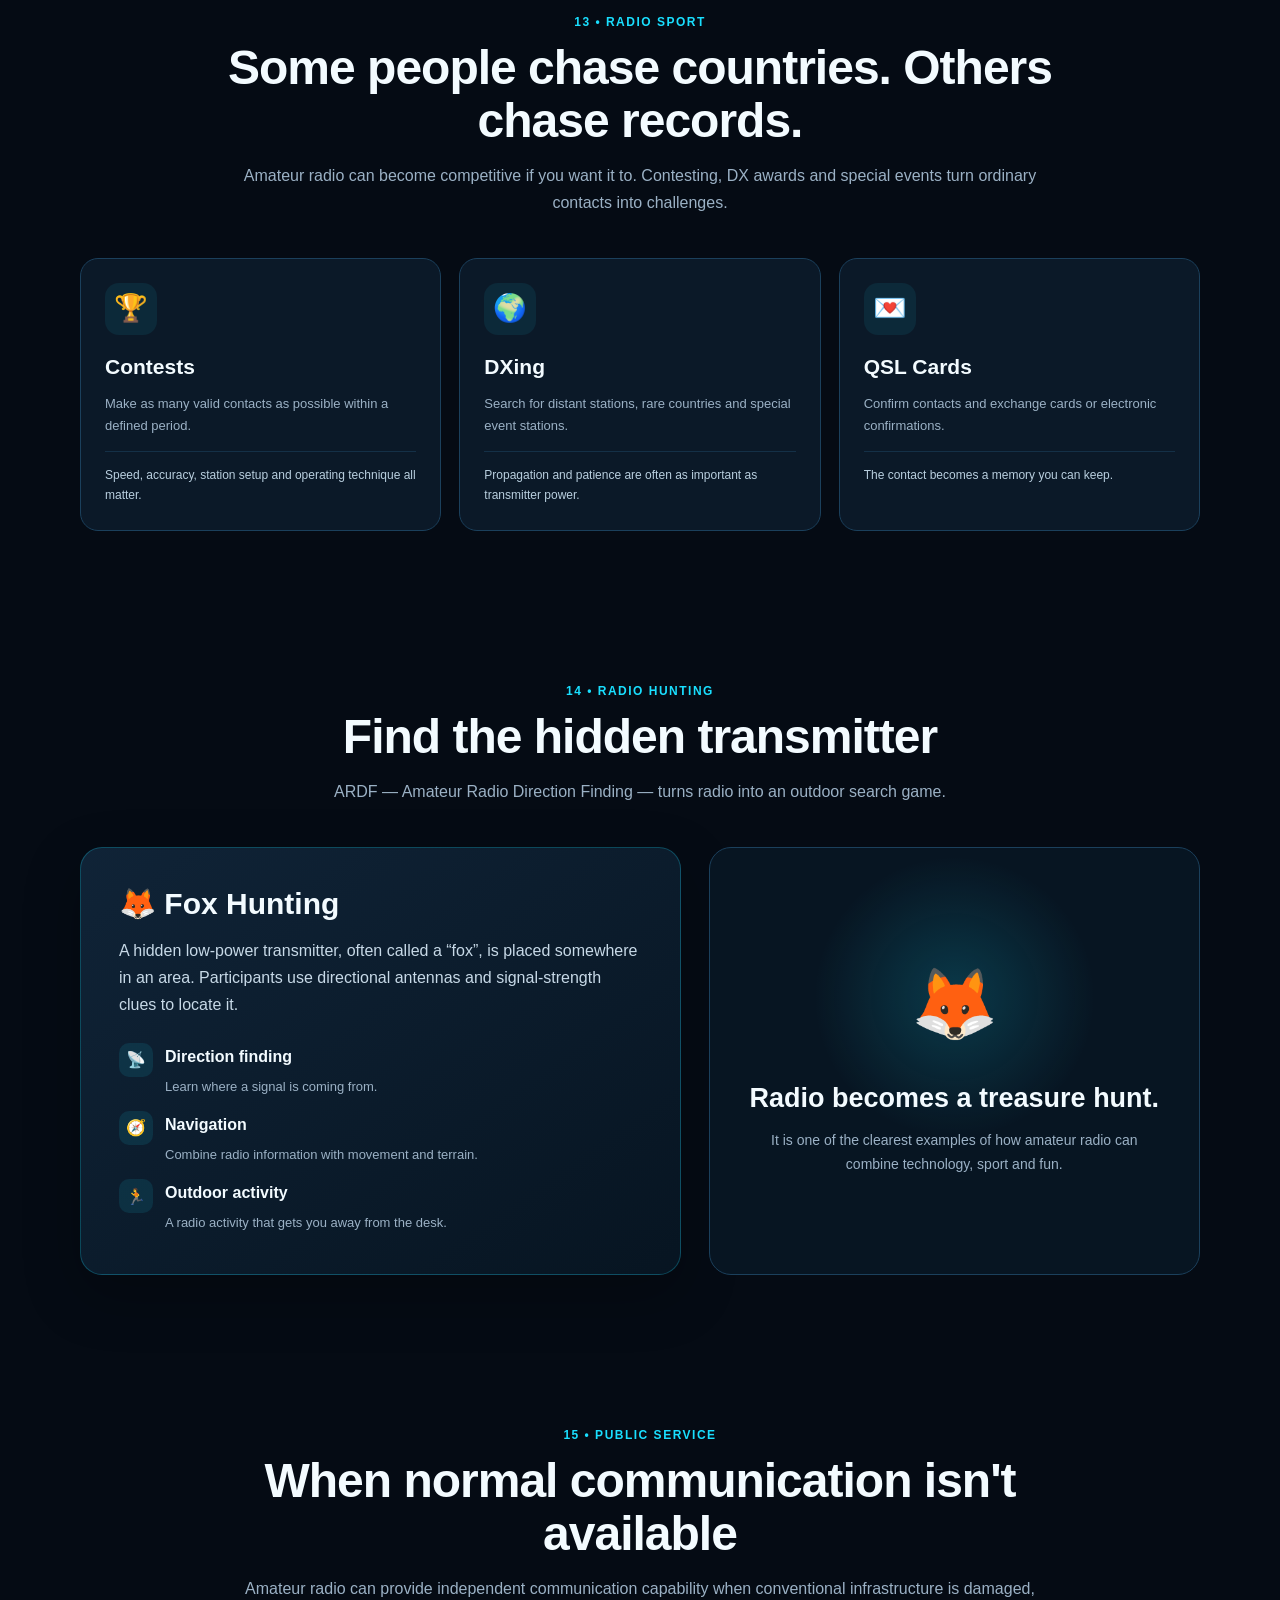
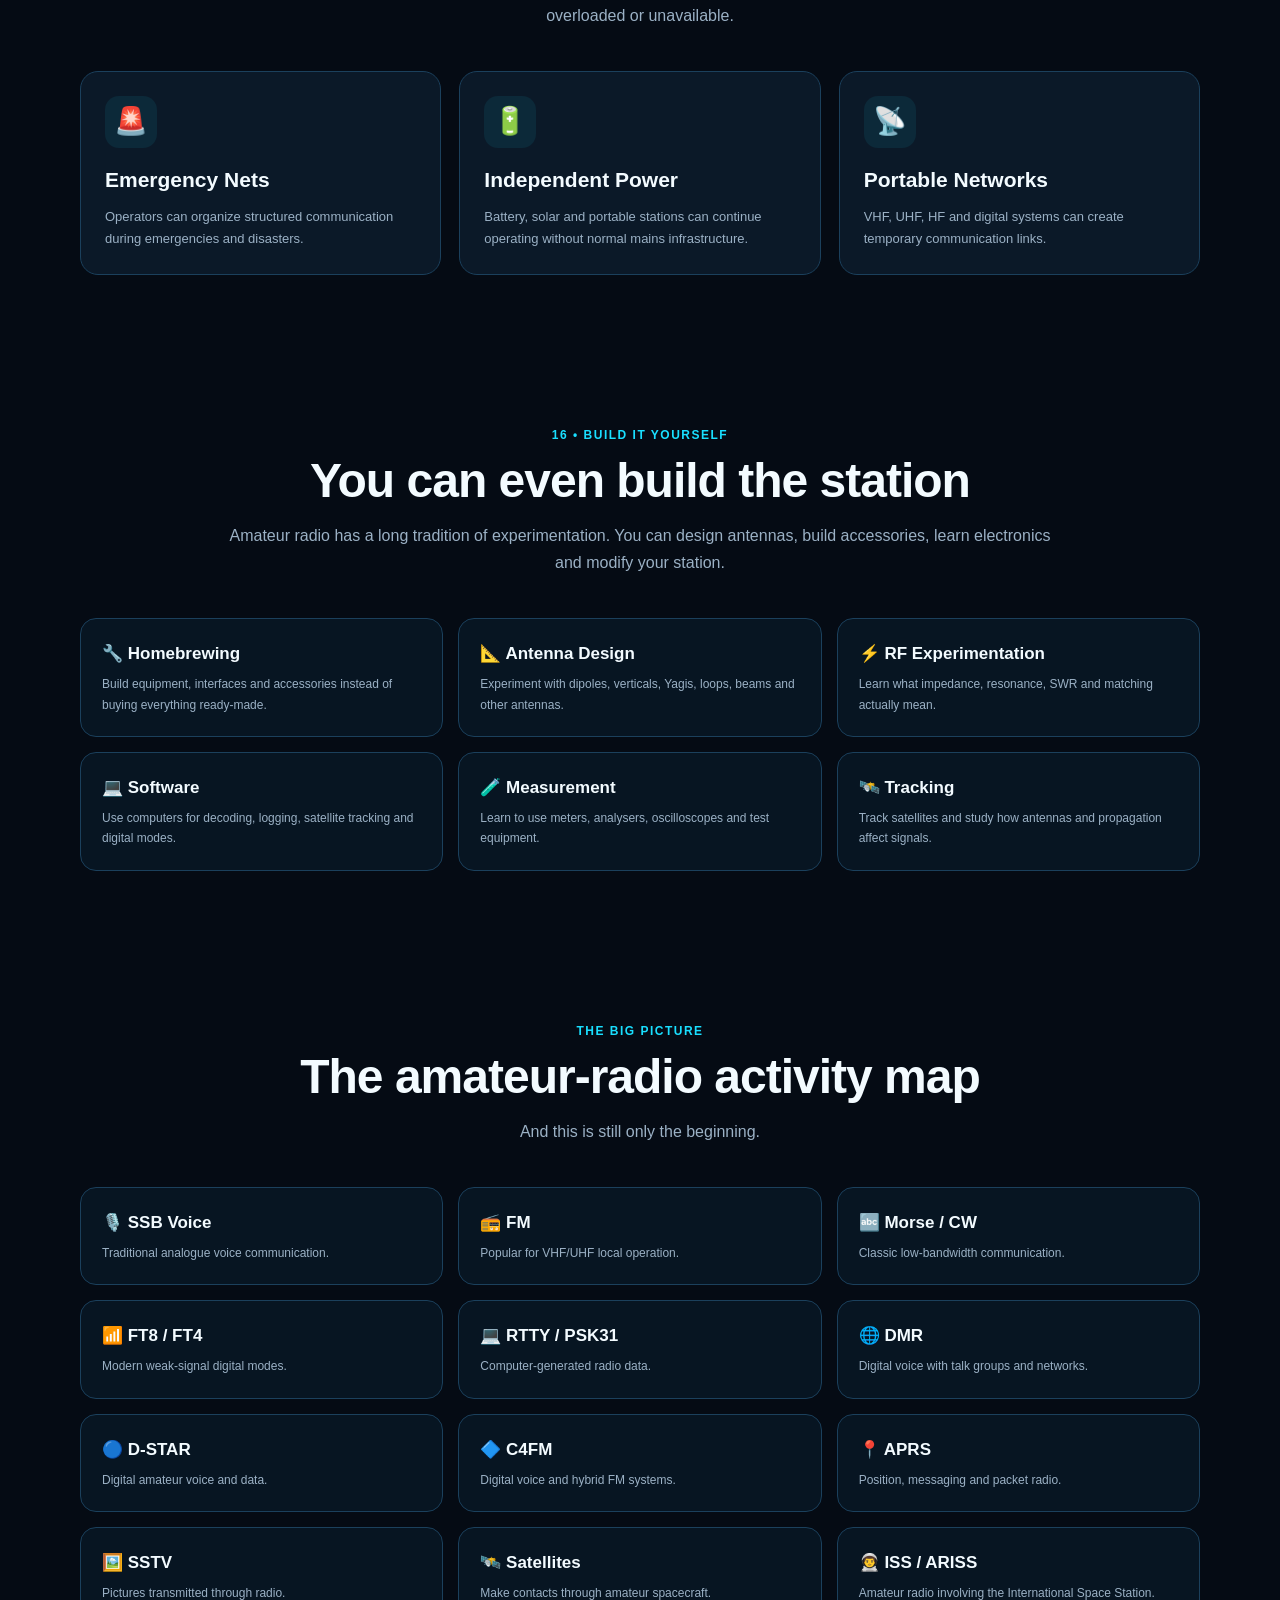
==== commit 508b2e04: "Update activities.html" ====
--- a/activities.html
+++ b/activities.html
@@ -1,143 +1,4795 @@
 <!DOCTYPE html>
 <html lang="en">
+
 <head>
-  <meta charset="UTF-8">
-  <meta name="viewport" content="width=device-width, initial-scale=1.0">
-  <title>HAM Corner by VU33CM – Indian Amateur Radio</title>
-  <link rel="stylesheet" href="css/style.css">
+
+<meta charset="UTF-8">
+
+<meta name="viewport"
+      content="width=device-width, initial-scale=1.0">
+
+<title>Ham Radio Activities & Modes | HAM Corner by VU33CM</title>
+
+<meta name="description"
+      content="Discover the amazing world of amateur radio activities: HF, VHF, UHF, Morse, FT8, FT4, DMR, APRS, SSTV, satellites, ISS, moonbounce, DXing, contests, POTA, SOTA, emergency communication and more.">
+
+<link rel="stylesheet"
+      href="css/style.css">
+
+
+<style>
+
+/* =========================================================
+   HAM CORNER — ACTIVITIES PAGE
+   ========================================================= */
+
+:root {
+
+    --activity-bg: #050b14;
+    --activity-bg2: #081525;
+    --activity-card: #0b1928;
+    --activity-card2: #102438;
+
+    --activity-cyan: #19dfff;
+    --activity-blue: #2388ff;
+
+    --activity-white: #f3fbff;
+    --activity-muted: #9bb1c5;
+
+    --activity-border: #1b405c;
+
+    --activity-green: #36e09b;
+    --activity-orange: #ffb84d;
+
+}
+
+
+* {
+    box-sizing: border-box;
+}
+
+
+html {
+    scroll-behavior: smooth;
+}
+
+
+body {
+    margin: 0;
+
+    background:
+        radial-gradient(
+            circle at 10% 5%,
+            rgba(25,223,255,.08),
+            transparent 28%
+        ),
+
+        radial-gradient(
+            circle at 90% 20%,
+            rgba(35,136,255,.08),
+            transparent 30%
+        ),
+
+        var(--activity-bg);
+
+    color: var(--activity-white);
+
+    font-family:
+        Arial,
+        Helvetica,
+        sans-serif;
+
+    line-height: 1.7;
+
+}
+
+
+/* =========================================================
+   MAIN PAGE WRAPPER
+   ========================================================= */
+
+.activities-page {
+
+    width: 100%;
+
+    overflow: hidden;
+
+}
+
+
+/* =========================================================
+   HERO
+   ========================================================= */
+
+.activities-hero {
+
+    position: relative;
+
+    padding:
+        95px 20px
+        90px;
+
+    background:
+
+        linear-gradient(
+            180deg,
+            rgba(5,11,20,.35),
+            rgba(5,11,20,.96)
+        ),
+
+        radial-gradient(
+            circle at 50% 0%,
+            rgba(25,223,255,.14),
+            transparent 45%
+        );
+
+    text-align: center;
+
+}
+
+
+.activities-hero-inner {
+
+    width:
+        min(1100px, 94%);
+
+    margin: auto;
+
+}
+
+
+.activities-kicker {
+
+    display: inline-flex;
+
+    align-items: center;
+
+    gap: 8px;
+
+    padding:
+        8px 16px;
+
+    border:
+        1px solid
+        rgba(25,223,255,.35);
+
+    border-radius:
+        999px;
+
+    background:
+        rgba(25,223,255,.06);
+
+    color:
+        var(--activity-cyan);
+
+    font-size:
+        12px;
+
+    font-weight:
+        800;
+
+    letter-spacing:
+        1.2px;
+
+    text-transform:
+        uppercase;
+
+}
+
+
+.activities-hero h1 {
+
+    margin:
+        22px 0 18px;
+
+    font-size:
+        clamp(42px, 6vw, 72px);
+
+    line-height:
+        1.02;
+
+    font-weight:
+        900;
+
+    letter-spacing:
+        -2px;
+
+}
+
+
+.activities-hero h1 span {
+
+    color:
+        var(--activity-cyan);
+
+}
+
+
+.activities-hero-lead {
+
+    max-width:
+        820px;
+
+    margin:
+        0 auto 25px;
+
+    color:
+        #d7e8f4;
+
+    font-size:
+        clamp(17px, 2vw, 21px);
+
+}
+
+
+.activities-hero-note {
+
+    max-width:
+        760px;
+
+    margin:
+        auto;
+
+    color:
+        var(--activity-muted);
+
+    font-size:
+        14px;
+
+}
+
+
+/* =========================================================
+   QUICK DISCOVERY BAR
+   ========================================================= */
+
+.discovery-bar {
+
+    width:
+        min(1100px, 94%);
+
+    margin:
+        -35px auto 60px;
+
+    position:
+        relative;
+
+    z-index:
+        5;
+
+    display:
+        grid;
+
+    grid-template-columns:
+        repeat(4, 1fr);
+
+    gap:
+        1px;
+
+    background:
+        var(--activity-border);
+
+    border:
+        1px solid
+        var(--activity-border);
+
+    border-radius:
+        18px;
+
+    overflow:
+        hidden;
+
+    box-shadow:
+        0 25px 70px
+        rgba(0,0,0,.35);
+
+}
+
+
+.discovery-item {
+
+    padding:
+        24px 18px;
+
+    background:
+        rgba(11,25,40,.96);
+
+    text-align:
+        center;
+
+}
+
+
+.discovery-icon {
+
+    font-size:
+        28px;
+
+    margin-bottom:
+        7px;
+
+}
+
+
+.discovery-item strong {
+
+    display:
+        block;
+
+    font-size:
+        15px;
+
+}
+
+
+.discovery-item span {
+
+    display:
+        block;
+
+    margin-top:
+        4px;
+
+    color:
+        var(--activity-muted);
+
+    font-size:
+        12px;
+
+}
+
+
+/* =========================================================
+   INTRODUCTION
+   ========================================================= */
+
+.activity-section {
+
+    width:
+        min(1120px, 92%);
+
+    margin:
+        0 auto;
+
+    padding:
+        75px 0;
+
+}
+
+
+.activity-heading {
+
+    max-width:
+        850px;
+
+    margin:
+        0 auto 42px;
+
+    text-align:
+        center;
+
+}
+
+
+.activity-eyebrow {
+
+    color:
+        var(--activity-cyan);
+
+    font-size:
+        12px;
+
+    font-weight:
+        900;
+
+    letter-spacing:
+        1.5px;
+
+    text-transform:
+        uppercase;
+
+}
+
+
+.activity-heading h2 {
+
+    margin:
+        10px 0 14px;
+
+    font-size:
+        clamp(32px, 4vw, 48px);
+
+    line-height:
+        1.1;
+
+    font-weight:
+        900;
+
+    letter-spacing:
+        -1px;
+
+}
+
+
+.activity-heading p {
+
+    margin:
+        auto;
+
+    color:
+        var(--activity-muted);
+
+    font-size:
+        16px;
+
+}
+
+
+/* =========================================================
+   LICENSE / ITU FEATURE
+   ========================================================= */
+
+.license-feature {
+
+    display:
+        grid;
+
+    grid-template-columns:
+        1.1fr .9fr;
+
+    gap:
+        28px;
+
+    align-items:
+        stretch;
+
+}
+
+
+.license-panel {
+
+    padding:
+        38px;
+
+    border:
+        1px solid
+        rgba(25,223,255,.25);
+
+    border-radius:
+        22px;
+
+    background:
+
+        linear-gradient(
+            145deg,
+            rgba(16,36,56,.98),
+            rgba(7,21,34,.98)
+        );
+
+    box-shadow:
+        0 20px 55px
+        rgba(0,0,0,.25);
+
+}
+
+
+.license-panel h3 {
+
+    margin:
+        0 0 15px;
+
+    font-size:
+        30px;
+
+    line-height:
+        1.2;
+
+}
+
+
+.license-panel h3 span {
+
+    color:
+        var(--activity-cyan);
+
+}
+
+
+.license-panel p {
+
+    color:
+        #c7d9e7;
+
+}
+
+
+.license-points {
+
+    display:
+        grid;
+
+    gap:
+        12px;
+
+    margin-top:
+        24px;
+
+}
+
+
+.license-point {
+
+    display:
+        flex;
+
+    gap:
+        12px;
+
+    align-items:
+        flex-start;
+
+}
+
+
+.license-point-icon {
+
+    flex:
+        0 0 34px;
+
+    width:
+        34px;
+
+    height:
+        34px;
+
+    display:
+        grid;
+
+    place-items:
+        center;
+
+    border-radius:
+        10px;
+
+    background:
+        rgba(25,223,255,.1);
+
+    color:
+        var(--activity-cyan);
+
+}
+
+
+.license-point strong {
+
+    display:
+        block;
+
+    margin-bottom:
+        2px;
+
+}
+
+
+.license-point span {
+
+    color:
+        var(--activity-muted);
+
+    font-size:
+        13px;
+
+}
+
+
+.license-visual {
+
+    min-height:
+        100%;
+
+    border-radius:
+        22px;
+
+    padding:
+        35px;
+
+    display:
+        flex;
+
+    flex-direction:
+        column;
+
+    justify-content:
+        center;
+
+    background:
+
+        radial-gradient(
+            circle at 50% 35%,
+            rgba(25,223,255,.18),
+            transparent 38%
+        ),
+
+        #071522;
+
+    border:
+        1px solid
+        var(--activity-border);
+
+    text-align:
+        center;
+
+}
+
+
+.license-orbit {
+
+    font-size:
+        70px;
+
+    margin-bottom:
+        12px;
+
+}
+
+
+.license-visual h3 {
+
+    margin:
+        0 0 8px;
+
+    font-size:
+        27px;
+
+}
+
+
+.license-visual p {
+
+    margin:
+        0;
+
+    color:
+        var(--activity-muted);
+
+    font-size:
+        14px;
+
+}
+
+
+/* =========================================================
+   CATEGORY INTRO
+   ========================================================= */
+
+.category-grid {
+
+    display:
+        grid;
+
+    grid-template-columns:
+        repeat(4, 1fr);
+
+    gap:
+        16px;
+
+}
+
+
+.category-card {
+
+    padding:
+        25px 20px;
+
+    border:
+        1px solid
+        var(--activity-border);
+
+    border-radius:
+        17px;
+
+    background:
+        var(--activity-card);
+
+    transition:
+        transform .25s ease,
+        border-color .25s ease,
+        background .25s ease;
+
+}
+
+
+.category-card:hover {
+
+    transform:
+        translateY(-5px);
+
+    border-color:
+        rgba(25,223,255,.5);
+
+    background:
+        var(--activity-card2);
+
+}
+
+
+.category-card .category-icon {
+
+    font-size:
+        31px;
+
+    margin-bottom:
+        12px;
+
+}
+
+
+.category-card h3 {
+
+    margin:
+        0 0 8px;
+
+    font-size:
+        20px;
+
+}
+
+
+.category-card p {
+
+    margin:
+        0;
+
+    color:
+        var(--activity-muted);
+
+    font-size:
+        13px;
+
+}
+
+
+/* =========================================================
+   ACTIVITY FEATURE CARDS
+   ========================================================= */
+
+.activity-card {
+
+    display:
+        grid;
+
+    grid-template-columns:
+        .9fr 1.1fr;
+
+    gap:
+        35px;
+
+    margin:
+        35px 0;
+
+    padding:
+        22px;
+
+    border:
+        1px solid
+        var(--activity-border);
+
+    border-radius:
+        24px;
+
+    background:
+        linear-gradient(
+            145deg,
+            rgba(11,25,40,.98),
+            rgba(7,18,30,.98)
+        );
+
+    overflow:
+        hidden;
+
+    box-shadow:
+        0 15px 45px
+        rgba(0,0,0,.18);
+
+}
+
+
+.activity-card.reverse {
+
+    grid-template-columns:
+        1.1fr .9fr;
+
+}
+
+
+.activity-card.reverse .activity-image {
+
+    order:
+        2;
+
+}
+
+
+.activity-image {
+
+    min-height:
+        320px;
+
+    overflow:
+        hidden;
+
+    border-radius:
+        17px;
+
+    background:
+        #071522;
+
+}
+
+
+.activity-image img {
+
+    width:
+        100%;
+
+    height:
+        100%;
+
+    min-height:
+        320px;
+
+    display:
+        block;
+
+    object-fit:
+        cover;
+
+    transition:
+        transform .5s ease;
+
+}
+
+
+.activity-card:hover
+.activity-image img {
+
+    transform:
+        scale(1.035);
+
+}
+
+
+.activity-content {
+
+    display:
+        flex;
+
+    flex-direction:
+        column;
+
+    justify-content:
+        center;
+
+    padding:
+        20px;
+
+}
+
+
+.activity-number {
+
+    display:
+        inline-flex;
+
+    width:
+        fit-content;
+
+    padding:
+        5px 10px;
+
+    border-radius:
+        999px;
+
+    background:
+        rgba(25,223,255,.08);
+
+    color:
+        var(--activity-cyan);
+
+    font-size:
+        11px;
+
+    font-weight:
+        900;
+
+    letter-spacing:
+        1px;
+
+}
+
+
+.activity-content h3 {
+
+    margin:
+        12px 0 10px;
+
+    font-size:
+        clamp(26px, 3vw, 35px);
+
+    line-height:
+        1.12;
+
+    font-weight:
+        900;
+
+}
+
+
+.activity-content h3 span {
+
+    color:
+        var(--activity-cyan);
+
+}
+
+
+.activity-content p {
+
+    margin:
+        0 0 15px;
+
+    color:
+        #c5d7e5;
+
+    font-size:
+        15px;
+
+}
+
+
+.activity-content ul {
+
+    margin:
+        8px 0 0;
+
+    padding-left:
+        20px;
+
+}
+
+
+.activity-content li {
+
+    margin:
+        6px 0;
+
+    color:
+        #b9cedd;
+
+    font-size:
+        14px;
+
+}
+
+
+.activity-content li strong {
+
+    color:
+        #edf8ff;
+
+}
+
+
+.activity-tag-row {
+
+    display:
+        flex;
+
+    flex-wrap:
+        wrap;
+
+    gap:
+        7px;
+
+    margin-top:
+        18px;
+
+}
+
+
+.activity-tag {
+
+    padding:
+        5px 10px;
+
+    border:
+        1px solid
+        var(--activity-border);
+
+    border-radius:
+        999px;
+
+    color:
+        #a9c2d3;
+
+    font-size:
+        11px;
+
+}
+
+
+/* =========================================================
+   DIGITAL MODE GRID
+   ========================================================= */
+
+.mode-grid {
+
+    display:
+        grid;
+
+    grid-template-columns:
+        repeat(3, 1fr);
+
+    gap:
+        18px;
+
+}
+
+
+.mode-card {
+
+    padding:
+        24px;
+
+    border:
+        1px solid
+        var(--activity-border);
+
+    border-radius:
+        18px;
+
+    background:
+        var(--activity-card);
+
+    transition:
+        transform .25s ease,
+        border-color .25s ease;
+
+}
+
+
+.mode-card:hover {
+
+    transform:
+        translateY(-4px);
+
+    border-color:
+        rgba(25,223,255,.5);
+
+}
+
+
+.mode-icon {
+
+    width:
+        52px;
+
+    height:
+        52px;
+
+    display:
+        grid;
+
+    place-items:
+        center;
+
+    margin-bottom:
+        14px;
+
+    border-radius:
+        14px;
+
+    background:
+        rgba(25,223,255,.08);
+
+    font-size:
+        27px;
+
+}
+
+
+.mode-card h3 {
+
+    margin:
+        0 0 8px;
+
+    font-size:
+        21px;
+
+}
+
+
+.mode-card p {
+
+    margin:
+        0;
+
+    color:
+        var(--activity-muted);
+
+    font-size:
+        13px;
+
+}
+
+
+.mode-card .mode-detail {
+
+    margin-top:
+        14px;
+
+    padding-top:
+        13px;
+
+    border-top:
+        1px solid
+        rgba(27,64,92,.6);
+
+    color:
+        #b9cfdf;
+
+    font-size:
+        12px;
+
+}
+
+
+/* =========================================================
+   SPACE SECTION
+   ========================================================= */
+
+.space-feature {
+
+    position:
+        relative;
+
+    border:
+        1px solid
+        rgba(25,223,255,.25);
+
+    border-radius:
+        25px;
+
+    overflow:
+        hidden;
+
+    background:
+        #050b14;
+
+}
+
+
+.space-feature-image {
+
+    height:
+        390px;
+
+    position:
+        relative;
+
+}
+
+
+.space-feature-image img {
+
+    width:
+        100%;
+
+    height:
+        100%;
+
+    object-fit:
+        cover;
+
+    display:
+        block;
+
+}
+
+
+.space-feature-overlay {
+
+    position:
+        absolute;
+
+    inset:
+        0;
+
+    background:
+        linear-gradient(
+            90deg,
+            rgba(5,11,20,.95),
+            rgba(5,11,20,.55),
+            rgba(5,11,20,.15)
+        );
+
+}
+
+
+.space-feature-content {
+
+    position:
+        absolute;
+
+    left:
+        0;
+
+    top:
+        0;
+
+    width:
+        min(610px, 80%);
+
+    height:
+        100%;
+
+    display:
+        flex;
+
+    flex-direction:
+        column;
+
+    justify-content:
+        center;
+
+    padding:
+        45px;
+
+}
+
+
+.space-feature-content h3 {
+
+    margin:
+        10px 0 12px;
+
+    font-size:
+        clamp(30px, 4vw, 46px);
+
+    line-height:
+        1.08;
+
+}
+
+
+.space-feature-content p {
+
+    color:
+        #c6d8e5;
+
+    font-size:
+        15px;
+
+}
+
+
+/* =========================================================
+   PROPAGATION / EME
+   ========================================================= */
+
+.science-grid {
+
+    display:
+        grid;
+
+    grid-template-columns:
+        repeat(2, 1fr);
+
+    gap:
+        20px;
+
+}
+
+
+.science-card {
+
+    display:
+        grid;
+
+    grid-template-columns:
+        42% 58%;
+
+    border:
+        1px solid
+        var(--activity-border);
+
+    border-radius:
+        20px;
+
+    overflow:
+        hidden;
+
+    background:
+        var(--activity-card);
+
+}
+
+
+.science-card img {
+
+    width:
+        100%;
+
+    height:
+        100%;
+
+    min-height:
+        250px;
+
+    object-fit:
+        cover;
+
+}
+
+
+.science-content {
+
+    padding:
+        25px;
+
+}
+
+
+.science-content h3 {
+
+    margin:
+        0 0 10px;
+
+    font-size:
+        23px;
+
+}
+
+
+.science-content p {
+
+    color:
+        var(--activity-muted);
+
+    font-size:
+        13px;
+
+}
+
+
+.science-content ul {
+
+    padding-left:
+        18px;
+
+    color:
+        #b9cedd;
+
+    font-size:
+        13px;
+
+}
+
+
+/* =========================================================
+   ACTIVITY MATRIX
+   ========================================================= */
+
+.matrix {
+
+    display:
+        grid;
+
+    grid-template-columns:
+        repeat(3, 1fr);
+
+    gap:
+        15px;
+
+}
+
+
+.matrix-item {
+
+    padding:
+        21px;
+
+    border-radius:
+        16px;
+
+    border:
+        1px solid
+        var(--activity-border);
+
+    background:
+        #071522;
+
+}
+
+
+.matrix-item strong {
+
+    display:
+        block;
+
+    margin-bottom:
+        5px;
+
+    font-size:
+        17px;
+
+}
+
+
+.matrix-item p {
+
+    margin:
+        0;
+
+    color:
+        var(--activity-muted);
+
+    font-size:
+        12px;
+
+}
+
+
+/* =========================================================
+   BEGINNER PATH
+   ========================================================= */
+
+.beginner-path {
+
+    display:
+        grid;
+
+    grid-template-columns:
+        repeat(5, 1fr);
+
+    gap:
+        12px;
+
+}
+
+
+.step {
+
+    position:
+        relative;
+
+    padding:
+        25px 18px;
+
+    border:
+        1px solid
+        var(--activity-border);
+
+    border-radius:
+        17px;
+
+    background:
+        var(--activity-card);
+
+    text-align:
+        center;
+
+}
+
+
+.step-number {
+
+    width:
+        38px;
+
+    height:
+        38px;
+
+    margin:
+        0 auto 12px;
+
+    display:
+        grid;
+
+    place-items:
+        center;
+
+    border-radius:
+        50%;
+
+    background:
+        linear-gradient(
+            135deg,
+            var(--activity-cyan),
+            var(--activity-blue)
+        );
+
+    color:
+        #00111c;
+
+    font-weight:
+        900;
+
+}
+
+
+.step h3 {
+
+    margin:
+        0 0 7px;
+
+    font-size:
+        17px;
+
+}
+
+
+.step p {
+
+    margin:
+        0;
+
+    color:
+        var(--activity-muted);
+
+    font-size:
+        12px;
+
+}
+
+
+/* =========================================================
+   FINAL CTA
+   ========================================================= */
+
+.activities-cta {
+
+    margin:
+        45px auto 85px;
+
+    width:
+        min(1000px, 92%);
+
+    padding:
+        55px 30px;
+
+    text-align:
+        center;
+
+    border:
+        1px solid
+        rgba(25,223,255,.3);
+
+    border-radius:
+        25px;
+
+    background:
+
+        radial-gradient(
+            circle at 50% 0%,
+            rgba(25,223,255,.13),
+            transparent 55%
+        ),
+
+        #071522;
+
+}
+
+
+.activities-cta h2 {
+
+    margin:
+        0 0 12px;
+
+    font-size:
+        clamp(30px, 4vw, 44px);
+
+    line-height:
+        1.1;
+
+}
+
+
+.activities-cta p {
+
+    max-width:
+        700px;
+
+    margin:
+        0 auto 25px;
+
+    color:
+        var(--activity-muted);
+
+}
+
+
+.activities-buttons {
+
+    display:
+        flex;
+
+    justify-content:
+        center;
+
+    flex-wrap:
+        wrap;
+
+    gap:
+        12px;
+
+}
+
+
+.activities-button {
+
+    display:
+        inline-flex;
+
+    align-items:
+        center;
+
+    justify-content:
+        center;
+
+    padding:
+        12px 20px;
+
+    border-radius:
+        10px;
+
+    background:
+        linear-gradient(
+            135deg,
+            var(--activity-cyan),
+            var(--activity-blue)
+        );
+
+    color:
+        #00111c;
+
+    font-weight:
+        900;
+
+    text-decoration:
+        none;
+
+    transition:
+        transform .2s ease,
+        box-shadow .2s ease;
+
+}
+
+
+.activities-button:hover {
+
+    transform:
+        translateY(-2px);
+
+    box-shadow:
+        0 10px 25px
+        rgba(25,223,255,.18);
+
+}
+
+
+.activities-button.secondary {
+
+    background:
+        #102438;
+
+    color:
+        #d9ecf8;
+
+    border:
+        1px solid
+        var(--activity-border);
+
+}
+
+
+/* =========================================================
+   IMAGE CREDIT
+   ========================================================= */
+
+.image-credit {
+
+    width:
+        min(1050px, 92%);
+
+    margin:
+        0 auto 60px;
+
+    padding:
+        20px;
+
+    border:
+        1px solid
+        var(--activity-border);
+
+    border-radius:
+        15px;
+
+    background:
+        #071522;
+
+    color:
+        #8298aa;
+
+    font-size:
+        11px;
+
+    line-height:
+        1.6;
+
+}
+
+
+.image-credit strong {
+
+    color:
+        #b8cedd;
+
+}
+
+
+.image-credit a {
+
+    color:
+        var(--activity-cyan);
+
+}
+
+
+/* =========================================================
+   RESPONSIVE
+   ========================================================= */
+
+@media(max-width:950px) {
+
+    .discovery-bar {
+        grid-template-columns:
+            repeat(2, 1fr);
+    }
+
+    .license-feature {
+        grid-template-columns:
+            1fr;
+    }
+
+    .category-grid {
+        grid-template-columns:
+            repeat(2, 1fr);
+    }
+
+    .activity-card,
+    .activity-card.reverse {
+        grid-template-columns:
+            1fr;
+    }
+
+    .activity-card.reverse .activity-image {
+        order:
+            0;
+    }
+
+    .mode-grid {
+        grid-template-columns:
+            repeat(2, 1fr);
+    }
+
+    .science-grid {
+        grid-template-columns:
+            1fr;
+    }
+
+    .matrix {
+        grid-template-columns:
+            repeat(2, 1fr);
+    }
+
+    .beginner-path {
+        grid-template-columns:
+            repeat(3, 1fr);
+    }
+
+}
+
+
+@media(max-width:650px) {
+
+    .activities-hero {
+        padding:
+            65px 15px 70px;
+    }
+
+    .activities-hero h1 {
+        font-size:
+            40px;
+
+        letter-spacing:
+            -1.2px;
+    }
+
+    .activities-hero-lead {
+        font-size:
+            16px;
+    }
+
+    .discovery-bar {
+        width:
+            92%;
+
+        grid-template-columns:
+            1fr 1fr;
+
+        margin-top:
+            -25px;
+    }
+
+    .discovery-item {
+        padding:
+            20px 12px;
+    }
+
+    .activity-section {
+        padding:
+            55px 0;
+    }
+
+    .license-panel {
+        padding:
+            25px;
+    }
+
+    .license-panel h3 {
+        font-size:
+            25px;
+    }
+
+    .category-grid,
+    .mode-grid,
+    .matrix {
+        grid-template-columns:
+            1fr;
+    }
+
+    .activity-card {
+        margin:
+            25px 0;
+
+        padding:
+            12px;
+    }
+
+    .activity-image,
+    .activity-image img {
+        min-height:
+            230px;
+    }
+
+    .activity-content {
+        padding:
+            15px 10px 20px;
+    }
+
+    .activity-content h3 {
+        font-size:
+            27px;
+    }
+
+    .space-feature-image {
+        height:
+            430px;
+    }
+
+    .space-feature-overlay {
+        background:
+            linear-gradient(
+                180deg,
+                rgba(5,11,20,.2),
+                rgba(5,11,20,.95)
+            );
+    }
+
+    .space-feature-content {
+        width:
+            100%;
+
+        justify-content:
+            flex-end;
+
+        padding:
+            25px;
+    }
+
+    .science-card {
+        grid-template-columns:
+            1fr;
+    }
+
+    .science-card img {
+        min-height:
+            220px;
+    }
+
+    .beginner-path {
+        grid-template-columns:
+            1fr;
+    }
+
+    .activities-cta {
+        margin-bottom:
+            50px;
+    }
+
+}
+
+</style>
+
 </head>
+
+
 <body>
-  <header>
-    <div class="nav-container">
-      <a href="index.html" class="logo">
-        <div class="logo-icon">HC</div>
-        <div class="logo-text">
-          <h1>HAM Corner</h1>
-          <span>by VU33CM • Indian Amateur Radio</span>
-        </div>
-      </a>
-      <nav>
-        <ul>
-          <li><a href="index.html">Home</a></li>
-          <li><a href="licensing.html">Get Licensed</a></li>
-          <li><a href="study.html">Study Material</a></li>
-          <li><a href="activities.html" class="active">Activities & Modes</a></li>
-          <li><a href="repeaters.html">Repeaters</a></li>
-          <li><a href="nets.html">Nets</a></li>
-          <li><a href="clubs.html">Clubs</a></li>
-          <li><a href="resources.html">Resources</a></li>
-          <li><a href="about.html">About</a></li>
-        </ul>
-      </nav>
+
+
+<main class="activities-page">
+
+
+<!-- =======================================================
+     HERO
+     ======================================================= -->
+
+<section class="activities-hero">
+
+    <div class="activities-hero-inner">
+
+        <div class="activities-kicker">
+            📻 THE WORLD OF AMATEUR RADIO
+        </div>
+
+        <h1>
+            Amateur Radio is
+            <span>far more</span>
+            than talking.
+        </h1>
+
+        <p class="activities-hero-lead">
+
+            One radio hobby can take you from a simple
+            handheld conversation to worldwide DX,
+            digital signals, satellites, the International
+            Space Station and even bouncing signals off
+            the Moon.
+
+        </p>
+
+        <p class="activities-hero-note">
+
+            Learn what radio amateurs actually do,
+            how the different modes work, and discover
+            the activity that could become your next
+            obsession.
+
+        </p>
+
     </div>
-  </header>
-
-  <main>
-    <h1 class="section-title">Ham Radio Activities & Modes</h1>
-    <p class="section-subtitle">Explore the many ways Indian hams communicate and enjoy the hobby.</p>
-
-    <div class="content-block">
-      <h2>HF – High Frequency (3–30 MHz)</h2>
-      <p>Long-distance communication across India and the world. Popular bands: 80m, 40m, 20m, 15m and 10m.</p>
-      <ul>
-        <li><strong>SSB Voice</strong> – Traditional voice contacts</li>
-        <li><strong>CW (Morse Code)</strong> – Excellent for weak signals and DX</li>
-        <li><strong>Digital modes</strong> – FT8, JT65, PSK31, RTTY</li>
-      </ul>
-      <p>Best for DXing, contests and making friends worldwide.</p>
+
+</section>
+
+
+
+<!-- =======================================================
+     DISCOVERY BAR
+     ======================================================= -->
+
+<div class="discovery-bar">
+
+    <div class="discovery-item">
+
+        <div class="discovery-icon">
+            🌍
+        </div>
+
+        <strong>
+            Talk Around the World
+        </strong>
+
+        <span>
+            HF • DX • SSB • CW
+        </span>
+
     </div>
 
-    <div class="content-block">
-      <h2>VHF / UHF</h2>
-      <p>Local and regional communication. Main bands in India: <strong>2 metres (144–146 MHz)</strong> and <strong>70 cm (430–440 MHz)</strong>.</p>
-      <ul>
-        <li>FM voice (simplex and via repeaters)</li>
-        <li>Digital voice: DMR, C4FM, D-STAR</li>
-        <li>APRS for position tracking and messaging</li>
-        <li>Packet radio</li>
-      </ul>
-      <p>Ideal for local nets, mobile operation and emergency communication.</p>
+
+    <div class="discovery-item">
+
+        <div class="discovery-icon">
+            💻
+        </div>
+
+        <strong>
+            Experiment With Digital
+        </strong>
+
+        <span>
+            FT8 • FT4 • DMR • APRS
+        </span>
+
     </div>
 
-    <div class="content-block">
-      <h2>FT8 – Popular Digital Mode</h2>
-      <p>Extremely popular weak-signal digital mode. Works even with low power and simple antennas.</p>
-      <ul>
-        <li>Uses free WSJT-X software</li>
-        <li>Very active on 20m, 40m and 15m</li>
-        <li>Great for beginners to make worldwide contacts</li>
-        <li>Short, structured transmissions – perfect for poor conditions</li>
-      </ul>
+
+    <div class="discovery-item">
+
+        <div class="discovery-icon">
+            🛰️
+        </div>
+
+        <strong>
+            Reach Into Space
+        </strong>
+
+        <span>
+            Satellites • ISS • SSTV
+        </span>
+
     </div>
 
-    <div class="content-block">
-      <h2>DMR – Digital Mobile Radio</h2>
-      <p>Digital voice mode mainly used on VHF/UHF.</p>
-      <ul>
-        <li>Clear audio and efficient spectrum use</li>
-        <li>Talk groups for national and international contacts</li>
-        <li>Requires a DMR radio and free DMR ID (from radioid.net)</li>
-        <li>Many Indian cities have DMR repeaters or personal hotspots</li>
-      </ul>
+
+    <div class="discovery-item">
+
+        <div class="discovery-icon">
+            🌙
+        </div>
+
+        <strong>
+            Use the Moon
+        </strong>
+
+        <span>
+            EME • Moonbounce
+        </span>
+
     </div>
 
-    <div class="content-block">
-      <h2>EchoLink</h2>
-      <p>Connects your radio or computer to the internet so you can talk to other hams worldwide.</p>
-      <ul>
-        <li>Useful when you have limited antenna space or are travelling</li>
-        <li>Many Indian repeaters and individual stations are linked</li>
-        <li>Works with smartphone apps, computer or radio nodes</li>
-      </ul>
+</div>
+
+
+
+<!-- =======================================================
+     WHAT IS AMATEUR RADIO?
+     ======================================================= -->
+
+<section class="activity-section">
+
+    <div class="activity-heading">
+
+        <div class="activity-eyebrow">
+            FIRST — UNDERSTAND THE HOBBY
+        </div>
+
+        <h2>
+            A licensed gateway into
+            the world of radio
+        </h2>
+
+        <p>
+
+            Amateur radio combines communication,
+            electronics, science, engineering,
+            experimentation, competition, outdoor
+            activity, community service and pure
+            curiosity.
+
+        </p>
+
     </div>
 
-    <div class="content-block">
-      <h2>Importance of Repeaters</h2>
-      <p>Repeaters are the backbone of local VHF/UHF activity in India.</p>
-      <ul>
-        <li>Extend the range of handheld and mobile radios from a few km to 50–100+ km</li>
-        <li>Enable group nets and emergency communication in cities and hills</li>
-        <li>Many are linked via EchoLink or AllStar for wider reach</li>
-        <li>Most Indian VHF repeaters use –600 kHz shift</li>
-      </ul>
-      <p><a href="repeaters.html" style="color:var(--accent);font-weight:600;">View major Indian repeaters →</a></p>
+
+    <div class="license-feature">
+
+
+        <div class="license-panel">
+
+            <h3>
+                Why does it need a
+                <span>license?</span>
+            </h3>
+
+            <p>
+
+                Amateur radio is not simply a set of
+                walkie-talkies. Licensed operators are
+                given access to designated portions of
+                the radio spectrum so they can communicate,
+                experiment and learn without causing
+                harmful interference to other radio services.
+
+            </p>
+
+            <p>
+
+                Internationally, the amateur and
+                amateur-satellite services are recognized
+                in the ITU Radio Regulations. In India,
+                amateur operators must obtain the required
+                authorization and meet the applicable
+                examination and regulatory requirements.
+
+            </p>
+
+
+            <div class="license-points">
+
+                <div class="license-point">
+
+                    <div class="license-point-icon">
+                        📜
+                    </div>
+
+                    <div>
+
+                        <strong>
+                            It is a regulated radio service
+                        </strong>
+
+                        <span>
+                            You operate within assigned
+                            frequencies, power limits and
+                            operating rules.
+                        </span>
+
+                    </div>
+
+                </div>
+
+
+                <div class="license-point">
+
+                    <div class="license-point-icon">
+                        🧠
+                    </div>
+
+                    <div>
+
+                        <strong>
+                            You learn before you transmit
+                        </strong>
+
+                        <span>
+                            Radio theory, operating practice
+                            and regulations are part of the
+                            journey.
+                        </span>
+
+                    </div>
+
+                </div>
+
+
+                <div class="license-point">
+
+                    <div class="license-point-icon">
+                        🔬
+                    </div>
+
+                    <div>
+
+                        <strong>
+                            Experimentation is encouraged
+                        </strong>
+
+                        <span>
+                            Antennas, propagation, digital
+                            communication and radio technology
+                            are all part of the hobby.
+                        </span>
+
+                    </div>
+
+                </div>
+
+
+                <div class="license-point">
+
+                    <div class="license-point-icon">
+                        🚨
+                    </div>
+
+                    <div>
+
+                        <strong>
+                            It can serve the community
+                        </strong>
+
+                        <span>
+                            Amateur radio can provide useful
+                            communication support during
+                            emergencies and disasters.
+                        </span>
+
+                    </div>
+
+                </div>
+
+            </div>
+
+        </div>
+
+
+        <div class="license-visual">
+
+            <div class="license-orbit">
+                📡
+            </div>
+
+            <h3>
+                From electronics
+                to outer space
+            </h3>
+
+            <p>
+
+                The same hobby can introduce you to
+                RF engineering, antennas, software,
+                networking, satellites, propagation
+                and radio science.
+
+            </p>
+
+        </div>
+
     </div>
 
-    <div class="content-block">
-      <h2>QSL Cards</h2>
-      <p>A QSL card is a confirmation of a radio contact (QSO). It is part of the rich culture of amateur radio.</p>
-      <h3>Why QSL cards matter</h3>
-      <ul>
-        <li>Confirm that a contact really took place</li>
-        <li>Required for many awards (DXCC, WAS, IOTA, etc.)</li>
-        <li>Serve as personal souvenirs and collectibles</li>
-        <li>Build friendships between operators</li>
-      </ul>
-      <h3>Modern QSLing methods</h3>
-      <ul>
-        <li>Physical paper cards (via bureau or direct mail)</li>
-        <li>Electronic: eQSL.cc and Logbook of The World (LoTW)</li>
-        <li>QRZ.com and Club Log also support confirmations</li>
-      </ul>
-      <p>Many Indian hams still enjoy receiving a nice paper QSL card with your callsign and a photo of your station or local area.</p>
+</section>
+
+
+
+<!-- =======================================================
+     FOUR BIG WORLDS
+     ======================================================= -->
+
+<section class="activity-section">
+
+    <div class="activity-heading">
+
+        <div class="activity-eyebrow">
+            FOUR WAYS TO LOOK AT IT
+        </div>
+
+        <h2>
+            What kind of radio
+            interests you?
+        </h2>
+
+        <p>
+
+            You do not have to enjoy everything.
+            Amateur radio is large enough that you
+            can choose your own path.
+
+        </p>
+
     </div>
 
-    <div class="content-block">
-      <h2>Other Popular Activities</h2>
-      <ul>
-        <li><strong>Contests</strong> – Compete to make maximum contacts in a limited time</li>
-        <li><strong>POTA / SOTA</strong> – Parks on the Air & Summits on the Air</li>
-        <li><strong>Satellite Communication</strong> – Talk through amateur satellites and the ISS</li>
-        <li><strong>Fox Hunting / ARDF</strong> – Radio direction finding (fun outdoor activity)</li>
-        <li><strong>Emergency Communication (EmComm)</strong> – Support during disasters</li>
-        <li><strong>Homebrewing</strong> – Building your own radios, antennas and accessories</li>
-      </ul>
+
+    <div class="category-grid">
+
+
+        <div class="category-card">
+
+            <div class="category-icon">
+                🎙️
+            </div>
+
+            <h3>
+                Voice & RF
+            </h3>
+
+            <p>
+
+                Speak through radio using HF,
+                VHF and UHF. Try local contacts,
+                repeaters or worldwide DX.
+
+            </p>
+
+        </div>
+
+
+        <div class="category-card">
+
+            <div class="category-icon">
+                💻
+            </div>
+
+            <h3>
+                Digital Radio
+            </h3>
+
+            <p>
+
+                Turn your computer and radio into
+                a digital communication system.
+
+            </p>
+
+        </div>
+
+
+        <div class="category-card">
+
+            <div class="category-icon">
+                🌐
+            </div>
+
+            <h3>
+                Hybrid Radio
+            </h3>
+
+            <p>
+
+                Combine radio and internet systems
+                with technologies such as EchoLink,
+                AllStar and IRLP.
+
+            </p>
+
+        </div>
+
+
+        <div class="category-card">
+
+            <div class="category-icon">
+                🛰️
+            </div>
+
+            <h3>
+                Space & Propagation
+            </h3>
+
+            <p>
+
+                Work satellites, the ISS, SSTV,
+                moonbounce and unusual propagation
+                paths.
+
+            </p>
+
+        </div>
+
     </div>
-  </main>
-
-  <footer>
-    <p class="callsign">HAM Corner by VU33CM</p>
-    <p>by VU33CM • Indian Amateur Radio</p>
-  </footer>
+
+</section>
+
+
+
+<!-- =======================================================
+     HF
+     ======================================================= -->
+
+<section class="activity-section">
+
+    <div class="activity-heading">
+
+        <div class="activity-eyebrow">
+            01 • RADIO / RF
+        </div>
+
+        <h2>
+            HF — Where the
+            <span>world opens up</span>
+        </h2>
+
+        <p>
+
+            High Frequency amateur radio is where many
+            operators discover the magic of hearing stations
+            hundreds or thousands of kilometres away.
+
+        </p>
+
+    </div>
+
+
+    <article class="activity-card">
+
+
+        <div class="activity-image">
+
+            <img
+                src="https://commons.wikimedia.org/wiki/Special:Redirect/file/Hexbeam%20amateur%20radio%20antenna.jpg"
+                alt="Amateur radio HF antenna"
+                loading="lazy">
+
+        </div>
+
+
+        <div class="activity-content">
+
+            <span class="activity-number">
+                HF • 3–30 MHz
+            </span>
+
+            <h3>
+                Voice, Morse and
+                <span>worldwide DX</span>
+            </h3>
+
+            <p>
+
+                HF radio can use the ionosphere to carry
+                signals far beyond the horizon. Depending
+                on frequency, time of day, solar conditions
+                and the antenna, one station may communicate
+                with another across a city, a country or
+                another continent.
+
+            </p>
+
+            <ul>
+
+                <li>
+                    <strong>SSB voice</strong>
+                    — natural two-way conversations.
+                </li>
+
+                <li>
+                    <strong>CW / Morse</strong>
+                    — communication using dots and dashes.
+                </li>
+
+                <li>
+                    <strong>Digital modes</strong>
+                    — computers decode extremely weak
+                    signals.
+                </li>
+
+                <li>
+                    <strong>DXing</strong>
+                    — searching for distant and rare stations.
+                </li>
+
+                <li>
+                    <strong>Contesting</strong>
+                    — making many contacts against the clock.
+                </li>
+
+            </ul>
+
+
+            <div class="activity-tag-row">
+
+                <span class="activity-tag">
+                    80 m
+                </span>
+
+                <span class="activity-tag">
+                    40 m
+                </span>
+
+                <span class="activity-tag">
+                    20 m
+                </span>
+
+                <span class="activity-tag">
+                    15 m
+                </span>
+
+                <span class="activity-tag">
+                    10 m
+                </span>
+
+            </div>
+
+        </div>
+
+    </article>
+
+</section>
+
+
+
+<!-- =======================================================
+     VHF / UHF
+     ======================================================= -->
+
+<section class="activity-section">
+
+    <div class="activity-heading">
+
+        <div class="activity-eyebrow">
+            02 • LOCAL RADIO
+        </div>
+
+        <h2>
+            VHF & UHF —
+            <span>your local radio world</span>
+        </h2>
+
+        <p>
+
+            These bands are where handheld radios,
+            mobile stations, repeaters, satellites,
+            APRS and many local activities come alive.
+
+        </p>
+
+    </div>
+
+
+    <article class="activity-card reverse">
+
+
+        <div class="activity-image">
+
+            <img
+                src="https://commons.wikimedia.org/wiki/Special:Redirect/file/Example%20of%20a%20collinear%20antenna.jpg"
+                alt="VHF UHF amateur radio antenna"
+                loading="lazy">
+
+        </div>
+
+
+        <div class="activity-content">
+
+            <span class="activity-number">
+                VHF • UHF
+            </span>
+
+            <h3>
+                The bands that
+                <span>connect your area</span>
+            </h3>
+
+            <p>
+
+                VHF and UHF are ideal for local and
+                regional communication. A small handheld
+                radio can become much more useful when
+                connected to a good antenna or a repeater.
+
+            </p>
+
+            <ul>
+
+                <li>
+                    FM simplex conversations
+                </li>
+
+                <li>
+                    Local amateur-radio nets
+                </li>
+
+                <li>
+                    VHF/UHF repeaters
+                </li>
+
+                <li>
+                    Mobile and portable operation
+                </li>
+
+                <li>
+                    APRS and packet radio
+                </li>
+
+                <li>
+                    Digital voice systems
+                </li>
+
+                <li>
+                    Amateur satellite operation
+                </li>
+
+            </ul>
+
+        </div>
+
+    </article>
+
+</section>
+
+
+
+<!-- =======================================================
+     MORSE
+     ======================================================= -->
+
+<section class="activity-section">
+
+    <div class="activity-heading">
+
+        <div class="activity-eyebrow">
+            03 • THE ORIGINAL DIGITAL MODE
+        </div>
+
+        <h2>
+            Morse Code —
+            <span>radio reduced to rhythm</span>
+        </h2>
+
+        <p>
+
+            Before computers could decode radio signals,
+            operators used a simple key to turn a transmitter
+            on and off. The pattern became letters.
+
+        </p>
+
+    </div>
+
+
+    <article class="activity-card">
+
+
+        <div class="activity-image">
+
+            <img
+                src="https://commons.wikimedia.org/wiki/Special:Redirect/file/J38TelegraphKey.jpg"
+                alt="J-38 Morse telegraph key"
+                loading="lazy">
+
+        </div>
+
+
+        <div class="activity-content">
+
+            <span class="activity-number">
+                CW • CONTINUOUS WAVE
+            </span>
+
+            <h3>
+                Dots. Dashes.
+                <span>And a human skill.</span>
+            </h3>
+
+            <p>
+
+                Morse remains popular because it can work
+                with very simple equipment and very weak
+                signals. A skilled operator can pull useful
+                information out of conditions where voice
+                communication may be difficult.
+
+            </p>
+
+            <ul>
+
+                <li>
+                    Excellent for weak-signal work
+                </li>
+
+                <li>
+                    Small and simple equipment
+                </li>
+
+                <li>
+                    Popular in DX and contests
+                </li>
+
+                <li>
+                    A satisfying skill to learn
+                </li>
+
+            </ul>
+
+        </div>
+
+    </article>
+
+</section>
+
+
+
+<!-- =======================================================
+     DIGITAL
+     ======================================================= -->
+
+<section class="activity-section">
+
+    <div class="activity-heading">
+
+        <div class="activity-eyebrow">
+            04 • DIGITAL RADIO
+        </div>
+
+        <h2>
+            When the computer
+            <span>joins the radio</span>
+        </h2>
+
+        <p>
+
+            Modern amateur radio can combine an RF
+            transceiver with a computer, sound interface
+            and software. The result is a huge collection
+            of digital modes.
+
+        </p>
+
+    </div>
+
+
+    <div class="mode-grid">
+
+
+        <div class="mode-card">
+
+            <div class="mode-icon">
+                📶
+            </div>
+
+            <h3>
+                FT8
+            </h3>
+
+            <p>
+
+                One of the most popular weak-signal
+                digital modes. Computers exchange
+                structured messages using very small
+                slices of radio spectrum.
+
+            </p>
+
+            <div class="mode-detail">
+
+                Famous for making contacts when signals
+                are too weak for comfortable voice work.
+
+            </div>
+
+        </div>
+
+
+        <div class="mode-card">
+
+            <div class="mode-icon">
+                ⚡
+            </div>
+
+            <h3>
+                FT4
+            </h3>
+
+            <p>
+
+                A fast digital mode related to FT8,
+                especially useful when operators want
+                quicker exchanges.
+
+            </p>
+
+            <div class="mode-detail">
+
+                Popular for digital contesting and
+                weak-signal communication.
+
+            </div>
+
+        </div>
+
+
+        <div class="mode-card">
+
+            <div class="mode-icon">
+                📡
+            </div>
+
+            <h3>
+                RTTY / PSK31
+            </h3>
+
+            <p>
+
+                Earlier generations of computer-based
+                amateur data communication remain
+                interesting for learning how radio
+                carries text.
+
+            </p>
+
+            <div class="mode-detail">
+
+                Great examples of turning an audio
+                channel into a data channel.
+
+            </div>
+
+        </div>
+
+
+        <div class="mode-card">
+
+            <div class="mode-icon">
+                🌐
+            </div>
+
+            <h3>
+                WSPR
+            </h3>
+
+            <p>
+
+                Designed for very weak signals and
+                propagation experiments.
+
+            </p>
+
+            <div class="mode-detail">
+
+                More about discovering how far your
+                signal can travel than having a conversation.
+
+            </div>
+
+        </div>
+
+
+        <div class="mode-card">
+
+            <div class="mode-icon">
+                📨
+            </div>
+
+            <h3>
+                Packet Radio
+            </h3>
+
+            <p>
+
+                Digital information sent as packets
+                over radio links.
+
+            </p>
+
+            <div class="mode-detail">
+
+                An important bridge between amateur
+                radio and networking.
+
+            </div>
+
+        </div>
+
+
+        <div class="mode-card">
+
+            <div class="mode-icon">
+                🖼️
+            </div>
+
+            <h3>
+                SSTV
+            </h3>
+
+            <p>
+
+                Slow Scan Television sends pictures
+                over radio, turning a voice channel
+                into an image link.
+
+            </p>
+
+            <div class="mode-detail">
+
+                Especially exciting when receiving
+                pictures from space.
+
+            </div>
+
+        </div>
+
+    </div>
+
+</section>
+
+
+
+<!-- =======================================================
+     FT8 VISUAL
+     ======================================================= -->
+
+<section class="activity-section">
+
+    <article class="activity-card reverse">
+
+
+        <div class="activity-image">
+
+            <img
+                src="https://commons.wikimedia.org/wiki/Special:Redirect/file/Waterfall-diagram-ft87%20WSJT-X%20Denis%20apel.jpg"
+                alt="FT8 waterfall display from WSJT-X"
+                loading="lazy">
+
+        </div>
+
+
+        <div class="activity-content">
+
+            <span class="activity-number">
+                FT8 / DIGITAL SIGNALS
+            </span>
+
+            <h3>
+                You can actually
+                <span>see radio</span>
+            </h3>
+
+            <p>
+
+                Software such as WSJT-X displays
+                radio activity as a waterfall.
+                Instead of listening to every signal,
+                the computer can detect structured
+                digital transmissions and help decode them.
+
+            </p>
+
+            <p>
+
+                This is one of the moments where amateur
+                radio starts feeling less like a traditional
+                radio hobby and more like a combination of
+                RF engineering, software and signal processing.
+
+            </p>
+
+        </div>
+
+    </article>
+
+</section>
+
+
+
+<!-- =======================================================
+     DIGITAL VOICE
+     ======================================================= -->
+
+<section class="activity-section">
+
+    <div class="activity-heading">
+
+        <div class="activity-eyebrow">
+            05 • DIGITAL VOICE
+        </div>
+
+        <h2>
+            DMR, D-STAR &
+            <span>C4FM</span>
+        </h2>
+
+        <p>
+
+            Digital voice brings another dimension to
+            VHF and UHF amateur radio. Instead of sending
+            analogue audio directly, the radio converts
+            speech into digital information.
+
+        </p>
+
+    </div>
+
+
+    <div class="mode-grid">
+
+
+        <div class="mode-card">
+
+            <div class="mode-icon">
+                📻
+            </div>
+
+            <h3>
+                DMR
+            </h3>
+
+            <p>
+
+                Digital Mobile Radio. It uses digital
+                voice and organized talk groups to
+                connect operators locally and across
+                linked systems.
+
+            </p>
+
+            <div class="mode-detail">
+
+                Often associated with repeaters,
+                hotspots and talk groups.
+
+            </div>
+
+        </div>
+
+
+        <div class="mode-card">
+
+            <div class="mode-icon">
+                🔵
+            </div>
+
+            <h3>
+                D-STAR
+            </h3>
+
+            <p>
+
+                A digital amateur-radio system designed
+                specifically for digital voice and data.
+
+            </p>
+
+            <div class="mode-detail">
+
+                Used with compatible radios,
+                repeaters and gateways.
+
+            </div>
+
+        </div>
+
+
+        <div class="mode-card">
+
+            <div class="mode-icon">
+                🔷
+            </div>
+
+            <h3>
+                C4FM / System Fusion
+            </h3>
+
+            <p>
+
+                A digital voice system used widely
+                with compatible VHF/UHF amateur radios.
+
+            </p>
+
+            <div class="mode-detail">
+
+                Can combine digital and conventional
+                FM operation depending on the system.
+
+            </div>
+
+        </div>
+
+    </div>
+
+</section>
+
+
+
+<!-- =======================================================
+     APRS
+     ======================================================= -->
+
+<section class="activity-section">
+
+    <div class="activity-heading">
+
+        <div class="activity-eyebrow">
+            06 • RADIO + DATA + LOCATION
+        </div>
+
+        <h2>
+            APRS —
+            <span>radio that knows where it is</span>
+        </h2>
+
+        <p>
+
+            APRS allows amateur stations to exchange
+            position information, short messages and
+            other useful telemetry through packet-radio
+            networks.
+
+        </p>
+
+    </div>
+
+
+    <article class="activity-card">
+
+
+        <div class="activity-image">
+
+            <img
+                src="https://commons.wikimedia.org/wiki/Special:Redirect/file/APRS%20Romania.png"
+                alt="APRS amateur radio map"
+                loading="lazy">
+
+        </div>
+
+
+        <div class="activity-content">
+
+            <span class="activity-number">
+                APRS • PACKET RADIO
+            </span>
+
+            <h3>
+                Turn radio into a
+                <span>small data network</span>
+            </h3>
+
+            <p>
+
+                APRS can transmit location and short
+                information using radio. Digipeaters
+                can repeat packets, while gateways can
+                connect parts of the system.
+
+            </p>
+
+            <ul>
+
+                <li>
+                    Position reporting
+                </li>
+
+                <li>
+                    Short messages
+                </li>
+
+                <li>
+                    Weather information
+                </li>
+
+                <li>
+                    Tracking mobile or portable stations
+                </li>
+
+                <li>
+                    Amateur-radio experimentation
+                </li>
+
+            </ul>
+
+        </div>
+
+    </article>
+
+</section>
+
+
+
+<!-- =======================================================
+     HYBRID / INTERNET
+     ======================================================= -->
+
+<section class="activity-section">
+
+    <div class="activity-heading">
+
+        <div class="activity-eyebrow">
+            07 • HYBRID RADIO
+        </div>
+
+        <h2>
+            When radio
+            <span>meets the internet</span>
+        </h2>
+
+        <p>
+
+            Some amateur-radio systems use the internet
+            as part of the connection. The RF link is
+            still important, but the internet can connect
+            distant radio systems.
+
+        </p>
+
+    </div>
+
+
+    <article class="activity-card reverse">
+
+
+        <div class="activity-image">
+
+            <img
+                src="https://commons.wikimedia.org/wiki/Special:Redirect/file/K2GXT%2070cm%20repeater%20APRS%20IRLP.JPG"
+                alt="Amateur radio repeater and APRS equipment"
+                loading="lazy">
+
+        </div>
+
+
+        <div class="activity-content">
+
+            <span class="activity-number">
+                ECHOLINK • ALLSTAR • IRLP
+            </span>
+
+            <h3>
+                A radio conversation can
+                <span>cross the internet</span>
+            </h3>
+
+            <p>
+
+                Systems such as EchoLink, AllStar and IRLP
+                can link amateur-radio stations and repeaters
+                through internet-connected nodes.
+
+            </p>
+
+            <p>
+
+                For a newcomer, the important idea is simple:
+                the radio remains part of the experience,
+                while the internet provides a bridge between
+                distant radio systems.
+
+            </p>
+
+            <div class="activity-tag-row">
+
+                <span class="activity-tag">
+                    EchoLink
+                </span>
+
+                <span class="activity-tag">
+                    AllStar
+                </span>
+
+                <span class="activity-tag">
+                    IRLP
+                </span>
+
+                <span class="activity-tag">
+                    Gateways
+                </span>
+
+            </div>
+
+        </div>
+
+    </article>
+
+</section>
+
+
+
+<!-- =======================================================
+     SPACE
+     ======================================================= -->
+
+<section class="activity-section">
+
+    <div class="activity-heading">
+
+        <div class="activity-eyebrow">
+            08 • SPACE RADIO
+        </div>
+
+        <h2>
+            Yes —
+            <span>you can talk through space</span>
+        </h2>
+
+        <p>
+
+            Amateur radio has been used with satellites
+            for decades, and amateur-radio equipment has
+            been carried aboard crewed spacecraft including
+            the International Space Station.
+
+        </p>
+
+    </div>
+
+
+    <div class="space-feature">
+
+
+        <div class="space-feature-image">
+
+            <img
+                src="https://commons.wikimedia.org/wiki/Special:Redirect/file/Amateur%20Radio%20on%20the%20International%20Space%20Station%20%28ARISS%29%20contact%20with%20Institut%20Florimont%20from%20the%20ITU%20amateur%20radio%20station%204U1ITU%20%2815080426877%29.jpg"
+                alt="ARISS amateur radio contact"
+                loading="lazy">
+
+            <div class="space-feature-overlay"></div>
+
+        </div>
+
+
+        <div class="space-feature-content">
+
+            <span class="activity-number">
+                ARISS • AMATEUR SATELLITES
+            </span>
+
+            <h3>
+                The sky is not the
+                <span>limit.</span>
+            </h3>
+
+            <p>
+
+                Amateur operators can communicate through
+                satellites, track spacecraft, make contacts
+                during satellite passes and participate in
+                educational contacts through programmes
+                such as ARISS.
+
+            </p>
+
+            <p>
+
+                The International Space Station has hosted
+                amateur-radio operations and educational
+                contacts, bringing amateur radio directly
+                into the world of human spaceflight.
+
+            </p>
+
+        </div>
+
+    </div>
+
+</section>
+
+
+
+<!-- =======================================================
+     SATELLITE ACTIVITIES
+     ======================================================= -->
+
+<section class="activity-section">
+
+    <div class="mode-grid">
+
+
+        <div class="mode-card">
+
+            <div class="mode-icon">
+                🛰️
+            </div>
+
+            <h3>
+                Satellite Contacts
+            </h3>
+
+            <p>
+
+                Track an amateur satellite, predict its
+                pass and try to make a contact while it
+                crosses your sky.
+
+            </p>
+
+            <div class="mode-detail">
+
+                Often requires careful timing,
+                antenna positioning and frequency control.
+
+            </div>
+
+        </div>
+
+
+        <div class="mode-card">
+
+            <div class="mode-icon">
+                👨‍🚀
+            </div>
+
+            <h3>
+                ISS / ARISS
+            </h3>
+
+            <p>
+
+                Amateur radio aboard the ISS can support
+                contacts with radio amateurs and educational
+                programmes.
+
+            </p>
+
+            <div class="mode-detail">
+
+                One of the most inspiring examples of
+                amateur radio meeting space exploration.
+
+            </div>
+
+        </div>
+
+
+        <div class="mode-card">
+
+            <div class="mode-icon">
+                📺
+            </div>
+
+            <h3>
+                Space SSTV
+            </h3>
+
+            <p>
+
+                Some amateur-space activities transmit
+                images using SSTV. Receiving one can feel
+                like catching a photograph from orbit.
+
+            </p>
+
+            <div class="mode-detail">
+
+                A simple receiver and suitable antenna
+                can make space reception possible.
+
+            </div>
+
+        </div>
+
+    </div>
+
+</section>
+
+
+
+<!-- =======================================================
+     SSTV
+     ======================================================= -->
+
+<section class="activity-section">
+
+    <div class="activity-heading">
+
+        <div class="activity-eyebrow">
+            09 • RADIO IMAGES
+        </div>
+
+        <h2>
+            SSTV —
+            <span>sending pictures by radio</span>
+        </h2>
+
+        <p>
+
+            Slow Scan Television sends an image gradually
+            through a radio channel. Instead of a voice
+            conversation, the receiver reconstructs a picture.
+
+        </p>
+
+    </div>
+
+
+    <article class="activity-card">
+
+
+        <div class="activity-image">
+
+            <img
+                src="https://commons.wikimedia.org/wiki/Special:Redirect/file/Slow-scan%20television%20QSO.jpg"
+                alt="Slow scan television amateur radio"
+                loading="lazy">
+
+        </div>
+
+
+        <div class="activity-content">
+
+            <span class="activity-number">
+                SSTV
+            </span>
+
+            <h3>
+                A radio can carry
+                <span>an image</span>
+            </h3>
+
+            <p>
+
+                SSTV is one of the easiest ways to understand
+                that amateur radio is much more than speech.
+                The radio sends tones and software turns
+                those tones back into an image.
+
+            </p>
+
+            <ul>
+
+                <li>
+                    Station-to-station image exchange
+                </li>
+
+                <li>
+                    Space and ISS image reception
+                </li>
+
+                <li>
+                    Digital and analogue SSTV systems
+                </li>
+
+                <li>
+                    Excellent introduction to radio + computer
+                    signal processing
+                </li>
+
+            </ul>
+
+        </div>
+
+    </article>
+
+</section>
+
+
+
+<!-- =======================================================
+     MOONBOUNCE / EME
+     ======================================================= -->
+
+<section class="activity-section">
+
+    <div class="activity-heading">
+
+        <div class="activity-eyebrow">
+            10 • RADIO SCIENCE
+        </div>
+
+        <h2>
+            Moonbounce —
+            <span>use the Moon as a reflector</span>
+        </h2>
+
+        <p>
+
+            Earth–Moon–Earth communication, usually called
+            EME or Moonbounce, is one of the most technically
+            fascinating activities in amateur radio.
+
+        </p>
+
+    </div>
+
+
+    <div class="science-grid">
+
+
+        <div class="science-card">
+
+            <img
+                src="https://commons.wikimedia.org/wiki/Special:Redirect/file/I2FZX%20UHF%20EME%20Antenna.png"
+                alt="UHF EME Moonbounce antenna"
+                loading="lazy">
+
+            <div class="science-content">
+
+                <h3>
+                    Earth → Moon → Earth
+                </h3>
+
+                <p>
+
+                    A powerful directional antenna sends
+                    radio energy toward the Moon. A tiny
+                    portion of the energy is reflected back
+                    toward Earth and can be detected by
+                    another station.
+
+                </p>
+
+                <ul>
+
+                    <li>
+                        Highly directional antennas
+                    </li>
+
+                    <li>
+                        Very weak received signals
+                    </li>
+
+                    <li>
+                        Precise operating techniques
+                    </li>
+
+                    <li>
+                        A real radio-science experiment
+                    </li>
+
+                </ul>
+
+            </div>
+
+        </div>
+
+
+        <div class="science-card">
+
+            <img
+                src="https://commons.wikimedia.org/wiki/Special:Redirect/file/EA6VQ%20EME.jpg"
+                alt="144 MHz Moonbounce antenna array"
+                loading="lazy">
+
+            <div class="science-content">
+
+                <h3>
+                    Why it is difficult
+                </h3>
+
+                <p>
+
+                    The Moon is far away, the reflected signal
+                    is extremely weak and the path changes as
+                    the Moon moves.
+
+                </p>
+
+                <ul>
+
+                    <li>
+                        Antenna gain matters
+                    </li>
+
+                    <li>
+                        Receiver sensitivity matters
+                    </li>
+
+                    <li>
+                        Timing and Doppler matter
+                    </li>
+
+                    <li>
+                        Software can help decode weak signals
+                    </li>
+
+                </ul>
+
+            </div>
+
+        </div>
+
+    </div>
+
+</section>
+
+
+
+<!-- =======================================================
+     PROPAGATION
+     ======================================================= -->
+
+<section class="activity-section">
+
+    <div class="activity-heading">
+
+        <div class="activity-eyebrow">
+            11 • RADIO PROPAGATION
+        </div>
+
+        <h2>
+            Sometimes the atmosphere
+            <span>becomes part of the station</span>
+        </h2>
+
+        <p>
+
+            Radio signals do not always travel in a simple
+            straight line. Amateur operators experiment with
+            unusual propagation paths and learn how the
+            atmosphere, ionosphere and weather influence radio.
+
+        </p>
+
+    </div>
+
+
+    <div class="matrix">
+
+
+        <div class="matrix-item">
+
+            <strong>
+                ☀️ Ionospheric Propagation
+            </strong>
+
+            <p>
+
+                HF signals can be affected dramatically
+                by solar and ionospheric conditions.
+
+            </p>
+
+        </div>
+
+
+        <div class="matrix-item">
+
+            <strong>
+                🌠 Meteor Scatter
+            </strong>
+
+            <p>
+
+                Short-lived ionized trails from meteors
+                can reflect radio signals.
+
+            </p>
+
+        </div>
+
+
+        <div class="matrix-item">
+
+            <strong>
+                🌤️ Tropospheric Propagation
+            </strong>
+
+            <p>
+
+                Atmospheric conditions can extend VHF
+                and UHF communication beyond normal
+                expectations.
+
+            </p>
+
+        </div>
+
+
+        <div class="matrix-item">
+
+            <strong>
+                🌧️ Rain Scatter
+            </strong>
+
+            <p>
+
+                At microwave frequencies, precipitation
+                can become part of interesting propagation
+                experiments.
+
+            </p>
+
+        </div>
+
+
+        <div class="matrix-item">
+
+            <strong>
+                📡 Weak Signal
+            </strong>
+
+            <p>
+
+                Special digital techniques can recover
+                information from remarkably weak signals.
+
+            </p>
+
+        </div>
+
+
+        <div class="matrix-item">
+
+            <strong>
+                🌍 DX Propagation
+            </strong>
+
+            <p>
+
+                Discover why the same frequency can behave
+                completely differently at different times.
+
+            </p>
+
+        </div>
+
+    </div>
+
+</section>
+
+
+
+<!-- =======================================================
+     OUTDOOR
+     ======================================================= -->
+
+<section class="activity-section">
+
+    <div class="activity-heading">
+
+        <div class="activity-eyebrow">
+            12 • TAKE RADIO OUTSIDE
+        </div>
+
+        <h2>
+            Amateur radio is also
+            <span>an outdoor hobby</span>
+        </h2>
+
+        <p>
+
+            You don't need a permanent shack. Some of
+            the most enjoyable activities involve taking
+            a lightweight station into parks, hills,
+            beaches and remote locations.
+
+        </p>
+
+    </div>
+
+
+    <div class="mode-grid">
+
+
+        <div class="mode-card">
+
+            <div class="mode-icon">
+                🌳
+            </div>
+
+            <h3>
+                POTA
+            </h3>
+
+            <p>
+
+                Parks on the Air combines portable
+                amateur radio with operating from
+                parks and protected areas.
+
+            </p>
+
+            <div class="mode-detail">
+
+                Radio + outdoors + contacts + exploration.
+
+            </div>
+
+        </div>
+
+
+        <div class="mode-card">
+
+            <div class="mode-icon">
+                ⛰️
+            </div>
+
+            <h3>
+                SOTA
+            </h3>
+
+            <p>
+
+                Summits on the Air combines hiking,
+                climbing and portable amateur radio.
+
+            </p>
+
+            <div class="mode-detail">
+
+                Reach the summit, deploy the antenna,
+                make contacts and enjoy the view.
+
+            </div>
+
+        </div>
+
+
+        <div class="mode-card">
+
+            <div class="mode-icon">
+                🚐
+            </div>
+
+            <h3>
+                Mobile & Portable
+            </h3>
+
+            <p>
+
+                Operate from a vehicle, campsite,
+                beach, hilltop or temporary station.
+
+            </p>
+
+            <div class="mode-detail">
+
+                A battery, radio and suitable antenna
+                can be enough to get on the air.
+
+            </div>
+
+        </div>
+
+    </div>
+
+</section>
+
+
+
+<!-- =======================================================
+     CONTESTING / DX
+     ======================================================= -->
+
+<section class="activity-section">
+
+    <div class="activity-heading">
+
+        <div class="activity-eyebrow">
+            13 • RADIO SPORT
+        </div>
+
+        <h2>
+            Some people chase
+            <span>countries. Others chase records.</span>
+        </h2>
+
+        <p>
+
+            Amateur radio can become competitive if you
+            want it to. Contesting, DX awards and special
+            events turn ordinary contacts into challenges.
+
+        </p>
+
+    </div>
+
+
+    <div class="mode-grid">
+
+
+        <div class="mode-card">
+
+            <div class="mode-icon">
+                🏆
+            </div>
+
+            <h3>
+                Contests
+            </h3>
+
+            <p>
+
+                Make as many valid contacts as possible
+                within a defined period.
+
+            </p>
+
+            <div class="mode-detail">
+
+                Speed, accuracy, station setup and
+                operating technique all matter.
+
+            </div>
+
+        </div>
+
+
+        <div class="mode-card">
+
+            <div class="mode-icon">
+                🌍
+            </div>
+
+            <h3>
+                DXing
+            </h3>
+
+            <p>
+
+                Search for distant stations, rare
+                countries and special event stations.
+
+            </p>
+
+            <div class="mode-detail">
+
+                Propagation and patience are often
+                as important as transmitter power.
+
+            </div>
+
+        </div>
+
+
+        <div class="mode-card">
+
+            <div class="mode-icon">
+                💌
+            </div>
+
+            <h3>
+                QSL Cards
+            </h3>
+
+            <p>
+
+                Confirm contacts and exchange cards
+                or electronic confirmations.
+
+            </p>
+
+            <div class="mode-detail">
+
+                The contact becomes a memory you can keep.
+
+            </div>
+
+        </div>
+
+    </div>
+
+</section>
+
+
+
+<!-- =======================================================
+     ARDF
+     ======================================================= -->
+
+<section class="activity-section">
+
+    <div class="activity-heading">
+
+        <div class="activity-eyebrow">
+            14 • RADIO HUNTING
+        </div>
+
+        <h2>
+            Find the hidden
+            <span>transmitter</span>
+        </h2>
+
+        <p>
+
+            ARDF — Amateur Radio Direction Finding —
+            turns radio into an outdoor search game.
+
+        </p>
+
+    </div>
+
+
+    <div class="license-feature">
+
+
+        <div class="license-panel">
+
+            <h3>
+                🦊 Fox Hunting
+            </h3>
+
+            <p>
+
+                A hidden low-power transmitter, often called
+                a “fox”, is placed somewhere in an area.
+                Participants use directional antennas and
+                signal-strength clues to locate it.
+
+            </p>
+
+            <div class="license-points">
+
+                <div class="license-point">
+
+                    <div class="license-point-icon">
+                        📡
+                    </div>
+
+                    <div>
+
+                        <strong>
+                            Direction finding
+                        </strong>
+
+                        <span>
+                            Learn where a signal is coming from.
+                        </span>
+
+                    </div>
+
+                </div>
+
+
+                <div class="license-point">
+
+                    <div class="license-point-icon">
+                        🧭
+                    </div>
+
+                    <div>
+
+                        <strong>
+                            Navigation
+                        </strong>
+
+                        <span>
+                            Combine radio information with
+                            movement and terrain.
+                        </span>
+
+                    </div>
+
+                </div>
+
+
+                <div class="license-point">
+
+                    <div class="license-point-icon">
+                        🏃
+                    </div>
+
+                    <div>
+
+                        <strong>
+                            Outdoor activity
+                        </strong>
+
+                        <span>
+                            A radio activity that gets you
+                            away from the desk.
+                        </span>
+
+                    </div>
+
+                </div>
+
+            </div>
+
+        </div>
+
+
+        <div class="license-visual">
+
+            <div class="license-orbit">
+                🦊
+            </div>
+
+            <h3>
+                Radio becomes
+                a treasure hunt.
+            </h3>
+
+            <p>
+
+                It is one of the clearest examples
+                of how amateur radio can combine
+                technology, sport and fun.
+
+            </p>
+
+        </div>
+
+    </div>
+
+</section>
+
+
+
+<!-- =======================================================
+     EMERGENCY COMMUNICATION
+     ======================================================= -->
+
+<section class="activity-section">
+
+    <div class="activity-heading">
+
+        <div class="activity-eyebrow">
+            15 • PUBLIC SERVICE
+        </div>
+
+        <h2>
+            When normal communication
+            <span>isn't available</span>
+        </h2>
+
+        <p>
+
+            Amateur radio can provide independent
+            communication capability when conventional
+            infrastructure is damaged, overloaded or
+            unavailable.
+
+        </p>
+
+    </div>
+
+
+    <div class="mode-grid">
+
+
+        <div class="mode-card">
+
+            <div class="mode-icon">
+                🚨
+            </div>
+
+            <h3>
+                Emergency Nets
+            </h3>
+
+            <p>
+
+                Operators can organize structured
+                communication during emergencies
+                and disasters.
+
+            </p>
+
+        </div>
+
+
+        <div class="mode-card">
+
+            <div class="mode-icon">
+                🔋
+            </div>
+
+            <h3>
+                Independent Power
+            </h3>
+
+            <p>
+
+                Battery, solar and portable stations
+                can continue operating without normal
+                mains infrastructure.
+
+            </p>
+
+        </div>
+
+
+        <div class="mode-card">
+
+            <div class="mode-icon">
+                📡
+            </div>
+
+            <h3>
+                Portable Networks
+            </h3>
+
+            <p>
+
+                VHF, UHF, HF and digital systems can
+                create temporary communication links.
+
+            </p>
+
+        </div>
+
+    </div>
+
+</section>
+
+
+
+<!-- =======================================================
+     HOME BREW
+     ======================================================= -->
+
+<section class="activity-section">
+
+    <div class="activity-heading">
+
+        <div class="activity-eyebrow">
+            16 • BUILD IT YOURSELF
+        </div>
+
+        <h2>
+            You can even
+            <span>build the station</span>
+        </h2>
+
+        <p>
+
+            Amateur radio has a long tradition of
+            experimentation. You can design antennas,
+            build accessories, learn electronics and
+            modify your station.
+
+        </p>
+
+    </div>
+
+
+    <div class="matrix">
+
+
+        <div class="matrix-item">
+
+            <strong>
+                🔧 Homebrewing
+            </strong>
+
+            <p>
+
+                Build equipment, interfaces and accessories
+                instead of buying everything ready-made.
+
+            </p>
+
+        </div>
+
+
+        <div class="matrix-item">
+
+            <strong>
+                📐 Antenna Design
+            </strong>
+
+            <p>
+
+                Experiment with dipoles, verticals,
+                Yagis, loops, beams and other antennas.
+
+            </p>
+
+        </div>
+
+
+        <div class="matrix-item">
+
+            <strong>
+                ⚡ RF Experimentation
+            </strong>
+
+            <p>
+
+                Learn what impedance, resonance,
+                SWR and matching actually mean.
+
+            </p>
+
+        </div>
+
+
+        <div class="matrix-item">
+
+            <strong>
+                💻 Software
+            </strong>
+
+            <p>
+
+                Use computers for decoding, logging,
+                satellite tracking and digital modes.
+
+            </p>
+
+        </div>
+
+
+        <div class="matrix-item">
+
+            <strong>
+                🧪 Measurement
+            </strong>
+
+            <p>
+
+                Learn to use meters, analysers,
+                oscilloscopes and test equipment.
+
+            </p>
+
+        </div>
+
+
+        <div class="matrix-item">
+
+            <strong>
+                🛰️ Tracking
+            </strong>
+
+            <p>
+
+                Track satellites and study how
+                antennas and propagation affect signals.
+
+            </p>
+
+        </div>
+
+    </div>
+
+</section>
+
+
+
+<!-- =======================================================
+     COMPLETE ACTIVITY MAP
+     ======================================================= -->
+
+<section class="activity-section">
+
+    <div class="activity-heading">
+
+        <div class="activity-eyebrow">
+            THE BIG PICTURE
+        </div>
+
+        <h2>
+            The amateur-radio
+            <span>activity map</span>
+        </h2>
+
+        <p>
+
+            And this is still only the beginning.
+
+        </p>
+
+    </div>
+
+
+    <div class="matrix">
+
+
+        <div class="matrix-item">
+            <strong>🎙️ SSB Voice</strong>
+            <p>Traditional analogue voice communication.</p>
+        </div>
+
+
+        <div class="matrix-item">
+            <strong>📻 FM</strong>
+            <p>Popular for VHF/UHF local operation.</p>
+        </div>
+
+
+        <div class="matrix-item">
+            <strong>🔤 Morse / CW</strong>
+            <p>Classic low-bandwidth communication.</p>
+        </div>
+
+
+        <div class="matrix-item">
+            <strong>📶 FT8 / FT4</strong>
+            <p>Modern weak-signal digital modes.</p>
+        </div>
+
+
+        <div class="matrix-item">
+            <strong>💻 RTTY / PSK31</strong>
+            <p>Computer-generated radio data.</p>
+        </div>
+
+
+        <div class="matrix-item">
+            <strong>🌐 DMR</strong>
+            <p>Digital voice with talk groups and networks.</p>
+        </div>
+
+
+        <div class="matrix-item">
+            <strong>🔵 D-STAR</strong>
+            <p>Digital amateur voice and data.</p>
+        </div>
+
+
+        <div class="matrix-item">
+            <strong>🔷 C4FM</strong>
+            <p>Digital voice and hybrid FM systems.</p>
+        </div>
+
+
+        <div class="matrix-item">
+            <strong>📍 APRS</strong>
+            <p>Position, messaging and packet radio.</p>
+        </div>
+
+
+        <div class="matrix-item">
+            <strong>🖼️ SSTV</strong>
+            <p>Pictures transmitted through radio.</p>
+        </div>
+
+
+        <div class="matrix-item">
+            <strong>🛰️ Satellites</strong>
+            <p>Make contacts through amateur spacecraft.</p>
+        </div>
+
+
+        <div class="matrix-item">
+            <strong>👨‍🚀 ISS / ARISS</strong>
+            <p>Amateur radio involving the International Space Station.</p>
+        </div>
+
+
+        <div class="matrix-item">
+            <strong>🌙 EME</strong>
+            <p>Moonbounce communication.</p>
+        </div>
+
+
+        <div class="matrix-item">
+            <strong>🌠 Meteor Scatter</strong>
+            <p>Use ionized meteor trails for propagation.</p>
+        </div>
+
+
+        <div class="matrix-item">
+            <strong>🌳 POTA</strong>
+            <p>Parks on the Air portable operation.</p>
+        </div>
+
+
+        <div class="matrix-item">
+            <strong>⛰️ SOTA</strong>
+            <p>Summits on the Air portable operation.</p>
+        </div>
+
+
+        <div class="matrix-item">
+            <strong>🏆 Contesting</strong>
+            <p>Competitive high-volume radio operation.</p>
+        </div>
+
+
+        <div class="matrix-item">
+            <strong>🌍 DXing</strong>
+            <p>Searching for distant and rare stations.</p>
+        </div>
+
+
+        <div class="matrix-item">
+            <strong>🦊 ARDF</strong>
+            <p>Radio direction finding and fox hunting.</p>
+        </div>
+
+
+        <div class="matrix-item">
+            <strong>🚨 EmComm</strong>
+            <p>Emergency and public-service communication.</p>
+        </div>
+
+
+        <div class="matrix-item">
+            <strong>🔧 Homebrew</strong>
+            <p>Build and experiment with radio equipment.</p>
+        </div>
+
+
+        <div class="matrix-item">
+            <strong>📡 Antennas</strong>
+            <p>Design, build and test antennas.</p>
+        </div>
+
+
+        <div class="matrix-item">
+            <strong>🔬 Propagation</strong>
+            <p>Study how radio travels through the environment.</p>
+        </div>
+
+
+        <div class="matrix-item">
+            <strong>💌 QSL</strong>
+            <p>Confirm and remember your radio contacts.</p>
+        </div>
+
+    </div>
+
+</section>
+
+
+
+<!-- =======================================================
+     BEGINNER PATH
+     ======================================================= -->
+
+<section class="activity-section">
+
+    <div class="activity-heading">
+
+        <div class="activity-eyebrow">
+            NEW TO HAM RADIO?
+        </div>
+
+        <h2>
+            You don't have to
+            learn everything at once.
+        </h2>
+
+        <p>
+
+            Start with one simple activity and let
+            curiosity take you further.
+
+        </p>
+
+    </div>
+
+
+    <div class="beginner-path">
+
+
+        <div class="step">
+
+            <div class="step-number">
+                1
+            </div>
+
+            <h3>
+                Learn
+            </h3>
+
+            <p>
+                Understand radio basics and prepare
+                for the Indian amateur-radio examination.
+            </p>
+
+        </div>
+
+
+        <div class="step">
+
+            <div class="step-number">
+                2
+            </div>
+
+            <h3>
+                Listen
+            </h3>
+
+            <p>
+                Start receiving signals and learn
+                what different modes sound like.
+            </p>
+
+        </div>
+
+
+        <div class="step">
+
+            <div class="step-number">
+                3
+            </div>
+
+            <h3>
+                Get Licensed
+            </h3>
+
+            <p>
+                Obtain the required authorization
+                before transmitting.
+            </p>
+
+        </div>
+
+
+        <div class="step">
+
+            <div class="step-number">
+                4
+            </div>
+
+            <h3>
+                Make a QSO
+            </h3>
+
+            <p>
+                Have your first real amateur-radio
+                contact.
+            </p>
+
+        </div>
+
+
+        <div class="step">
+
+            <div class="step-number">
+                5
+            </div>
+
+            <h3>
+                Explore
+            </h3>
+
+            <p>
+                Choose DX, digital, satellites,
+                antennas, contests or something else.
+            </p>
+
+        </div>
+
+    </div>
+
+</section>
+
+
+
+<!-- =======================================================
+     FINAL CTA
+     ======================================================= -->
+
+<section class="activities-cta">
+
+    <h2>
+        Which part of amateur radio
+        will become <span style="color:#19dfff;">
+        your thing?</span>
+    </h2>
+
+    <p>
+
+        There is no single way to be a radio amateur.
+        You can be a DXer, an electronics experimenter,
+        a satellite operator, a contest operator,
+        a digital-mode enthusiast, an outdoor operator,
+        a Morse enthusiast — or all of them.
+
+    </p>
+
+
+    <div class="activities-buttons">
+
+        <a
+            href="licensing.html"
+            class="activities-button">
+
+            📜 Learn About Licensing
+
+        </a>
+
+
+        <a
+            href="study.html"
+            class="activities-button secondary">
+
+            📚 Start Learning
+
+        </a>
+
+
+        <a
+            href="qsl.html"
+            class="activities-button secondary">
+
+            📻 Create a QSL Card
+
+        </a>
+
+    </div>
+
+</section>
+
+
+
+<!-- =======================================================
+     IMAGE CREDITS
+     ======================================================= -->
+
+<div class="image-credit">
+
+    <strong>
+        Image & media credits:
+    </strong>
+
+    Visuals on this page use media from Wikimedia Commons
+    under the licenses specified on their individual file
+    pages. Selected sources include the Hexbeam amateur-radio
+    antenna, VHF/UHF antenna, J38 telegraph key, FT8
+    waterfall, APRS equipment/map, amateur-radio repeater
+    equipment, ARISS/ISS material and EME antenna imagery.
+
+    Please retain this credit section if you continue using
+    the external images.
+
+</div>
+
+
+</main>
+
+
 </body>
-</html>+
+</html>
--- a/css/style.css
+++ b/css/style.css
@@ -1,309 +1,1238 @@
-/* HAM Corner by VU33CM - Modern Interactive Styles */
+/* =========================================================
+   HAM CORNER by VU33CM
+   Modern 2026 Dark Tech / Amateur Radio Theme
+   ========================================================= */
+
+@import url('https://fonts.googleapis.com/css2?family=Inter:wght@400;500;600;700;800&family=Space+Grotesk:wght@500;600;700&display=swap');
+
 :root {
-  --bg: #070d18;
-  --bg2: #0c1525;
-  --card: #111d32;
-  --card-hover: #162640;
-  --accent: #00d4ff;
-  --accent2: #0099cc;
-  --accent-glow: rgba(0, 212, 255, 0.35);
-  --text: #f0f7fc;
-  --muted: #8ba3b8;
-  --success: #00e676;
-  --radius: 16px;
-  --shadow: 0 10px 40px rgba(0,0,0,0.4);
-  --transition: all 0.35s cubic-bezier(0.4, 0, 0.2, 1);
-}
-
-* { margin: 0; padding: 0; box-sizing: border-box; }
-html { scroll-behavior: smooth; }
+    --bg: #050914;
+    --bg-soft: #080f1d;
+    --bg-card: rgba(14, 25, 45, 0.72);
+
+    --card-border: rgba(255, 255, 255, 0.08);
+    --card-border-hover: rgba(0, 212, 255, 0.35);
+
+    --accent: #00d9ff;
+    --accent-blue: #1687ff;
+    --accent-purple: #7c5cff;
+
+    --text: #f4f8ff;
+    --text-soft: #b8c7d9;
+    --muted: #8295aa;
+
+    --success: #00e676;
+    --warning: #ffc107;
+
+    --glow: rgba(0, 217, 255, 0.25);
+    --glow-strong: rgba(0, 217, 255, 0.45);
+
+    --radius: 20px;
+    --radius-small: 12px;
+
+    --shadow:
+        0 20px 60px rgba(0, 0, 0, 0.45);
+
+    --transition:
+        all 0.35s cubic-bezier(0.22, 1, 0.36, 1);
+}
+
+
+/* =========================================================
+   RESET
+   ========================================================= */
+
+* {
+    margin: 0;
+    padding: 0;
+    box-sizing: border-box;
+}
+
+html {
+    scroll-behavior: smooth;
+    scroll-padding-top: 90px;
+}
 
 body {
-  font-family: 'Inter', 'Segoe UI', system-ui, -apple-system, sans-serif;
-  background: var(--bg);
-  color: var(--text);
-  line-height: 1.65;
-  min-height: 100vh;
-  overflow-x: hidden;
-}
+    font-family: 'Inter', 'Segoe UI', system-ui, sans-serif;
+    background:
+        radial-gradient(
+            circle at 15% -10%,
+            rgba(0, 217, 255, 0.13),
+            transparent 35%
+        ),
+        radial-gradient(
+            circle at 90% 30%,
+            rgba(124, 92, 255, 0.10),
+            transparent 30%
+        ),
+        var(--bg);
+
+    color: var(--text);
+    line-height: 1.7;
+    min-height: 100vh;
+    overflow-x: hidden;
+}
+
+
+/* =========================================================
+   BACKGROUND EFFECT
+   ========================================================= */
 
 body::before {
-  content: '';
-  position: fixed;
-  inset: 0;
-  background: 
-    radial-gradient(ellipse 80% 50% at 20% -10%, rgba(0,180,216,0.12), transparent),
-    radial-gradient(ellipse 60% 40% at 90% 80%, rgba(0,100,180,0.08), transparent);
-  pointer-events: none;
-  z-index: -1;
-}
+    content: "";
+    position: fixed;
+    inset: 0;
+
+    background-image:
+        linear-gradient(
+            rgba(255, 255, 255, 0.018) 1px,
+            transparent 1px
+        ),
+        linear-gradient(
+            90deg,
+            rgba(255, 255, 255, 0.018) 1px,
+            transparent 1px
+        );
+
+    background-size: 50px 50px;
+
+    mask-image: linear-gradient(
+        to bottom,
+        black,
+        transparent 90%
+    );
+
+    pointer-events: none;
+    z-index: -2;
+}
+
+
+/* =========================================================
+   HEADER
+   ========================================================= */
 
 header {
-  background: rgba(7, 13, 24, 0.85);
-  backdrop-filter: blur(16px);
-  border-bottom: 1px solid rgba(0, 212, 255, 0.12);
-  position: sticky;
-  top: 0;
-  z-index: 1000;
+    position: sticky;
+    top: 0;
+    z-index: 1000;
+
+    background: rgba(5, 9, 20, 0.72);
+
+    backdrop-filter: blur(22px);
+    -webkit-backdrop-filter: blur(22px);
+
+    border-bottom: 1px solid rgba(255, 255, 255, 0.07);
+
+    box-shadow:
+        0 10px 40px rgba(0, 0, 0, 0.18);
 }
 
 .nav-container {
-  max-width: 1240px;
-  margin: 0 auto;
-  padding: 0.9rem 1.5rem;
-  display: flex;
-  justify-content: space-between;
-  align-items: center;
-  gap: 1rem;
-  flex-wrap: wrap;
-}
+    max-width: 1280px;
+    margin: auto;
+
+    padding: 0.85rem 1.5rem;
+
+    display: flex;
+    justify-content: space-between;
+    align-items: center;
+
+    gap: 2rem;
+}
+
+
+/* =========================================================
+   LOGO
+   ========================================================= */
 
 .logo {
-  display: flex;
-  align-items: center;
-  gap: 0.85rem;
-  text-decoration: none;
-  color: var(--text);
+    display: flex;
+    align-items: center;
+    gap: 0.8rem;
+
+    text-decoration: none;
+    color: var(--text);
 }
 
 .logo-icon {
-  width: 50px;
-  height: 50px;
-  background: linear-gradient(135deg, #00d4ff, #0077b6);
-  border-radius: 14px;
-  display: flex;
-  align-items: center;
-  justify-content: center;
-  font-weight: 800;
-  font-size: 1rem;
-  color: #fff;
-  box-shadow: 0 0 24px var(--accent-glow);
-  transition: var(--transition);
-}
-
-.logo:hover .logo-icon { transform: rotate(-6deg) scale(1.05); }
-
-.logo-text h1 { font-size: 1.35rem; font-weight: 750; letter-spacing: -0.3px; }
-.logo-text span { display: block; font-size: 0.78rem; color: var(--accent); font-weight: 500; margin-top: 1px; }
-
-nav ul { display: flex; list-style: none; gap: 0.25rem; flex-wrap: wrap; }
+    width: 48px;
+    height: 48px;
+
+    display: flex;
+    align-items: center;
+    justify-content: center;
+
+    border-radius: 14px;
+
+    background:
+        linear-gradient(
+            135deg,
+            var(--accent),
+            var(--accent-blue)
+        );
+
+    color: #021018;
+
+    font-weight: 800;
+
+    box-shadow:
+        0 0 0 1px rgba(255,255,255,0.12),
+        0 0 30px var(--glow);
+
+    transition: var(--transition);
+}
+
+.logo:hover .logo-icon {
+    transform: translateY(-2px) rotate(-5deg) scale(1.06);
+
+    box-shadow:
+        0 0 40px var(--glow-strong);
+}
+
+.logo-text h1 {
+    font-family: 'Space Grotesk', sans-serif;
+
+    font-size: 1.25rem;
+    font-weight: 700;
+
+    letter-spacing: -0.4px;
+}
+
+.logo-text span {
+    display: block;
+
+    margin-top: 1px;
+
+    font-size: 0.72rem;
+    color: var(--accent);
+
+    letter-spacing: 0.5px;
+}
+
+
+/* =========================================================
+   NAVIGATION
+   ========================================================= */
+
+nav ul {
+    display: flex;
+
+    list-style: none;
+
+    gap: 0.35rem;
+
+    flex-wrap: wrap;
+}
+
 nav a {
-  color: var(--muted);
-  text-decoration: none;
-  padding: 0.5rem 0.95rem;
-  border-radius: 10px;
-  font-size: 0.9rem;
-  font-weight: 500;
-  transition: var(--transition);
-}
-nav a:hover, nav a.active { color: var(--accent); background: rgba(0, 212, 255, 0.1); }
+    position: relative;
+
+    display: block;
+
+    padding: 0.55rem 0.9rem;
+
+    border-radius: 10px;
+
+    color: var(--muted);
+
+    text-decoration: none;
+
+    font-size: 0.88rem;
+    font-weight: 500;
+
+    transition: var(--transition);
+}
+
+nav a::after {
+    content: "";
+
+    position: absolute;
+
+    left: 20%;
+    right: 20%;
+    bottom: 3px;
+
+    height: 2px;
+
+    background: var(--accent);
+
+    transform: scaleX(0);
+
+    transition: var(--transition);
+
+    border-radius: 10px;
+}
+
+nav a:hover,
+nav a.active {
+    color: var(--text);
+
+    background: rgba(0, 217, 255, 0.08);
+}
+
+nav a:hover::after,
+nav a.active::after {
+    transform: scaleX(1);
+}
+
+
+/* =========================================================
+   HERO
+   ========================================================= */
 
 .hero {
-  padding: 5rem 1.5rem 5.5rem;
-  text-align: center;
-  position: relative;
-}
-
-.hero-content { max-width: 860px; margin: 0 auto; position: relative; z-index: 2; }
+    position: relative;
+
+    padding:
+        7rem
+        1.5rem
+        6rem;
+
+    text-align: center;
+
+    overflow: hidden;
+}
+
+.hero::before {
+    content: "";
+
+    position: absolute;
+
+    width: 600px;
+    height: 600px;
+
+    top: -300px;
+    left: 50%;
+
+    transform: translateX(-50%);
+
+    background:
+        radial-gradient(
+            circle,
+            rgba(0, 217, 255, 0.15),
+            transparent 65%
+        );
+
+    filter: blur(10px);
+
+    pointer-events: none;
+}
+
+.hero-content {
+    position: relative;
+
+    max-width: 900px;
+
+    margin: auto;
+
+    z-index: 2;
+}
 
 .hero-badge {
-  display: inline-block;
-  background: rgba(0, 212, 255, 0.12);
-  color: var(--accent);
-  padding: 0.4rem 1rem;
-  border-radius: 50px;
-  font-size: 0.85rem;
-  font-weight: 600;
-  margin-bottom: 1.4rem;
-  border: 1px solid rgba(0, 212, 255, 0.25);
+    display: inline-flex;
+    align-items: center;
+    gap: 0.45rem;
+
+    padding: 0.45rem 1rem;
+
+    border-radius: 50px;
+
+    background:
+        rgba(0, 217, 255, 0.08);
+
+    border:
+        1px solid rgba(0, 217, 255, 0.25);
+
+    color: var(--accent);
+
+    font-size: 0.82rem;
+    font-weight: 600;
+
+    margin-bottom: 1.5rem;
+
+    box-shadow:
+        0 0 25px rgba(0,217,255,0.06);
 }
 
 .hero h2 {
-  font-size: clamp(2rem, 5.5vw, 3.1rem);
-  font-weight: 800;
-  line-height: 1.15;
-  margin-bottom: 1.2rem;
-  background: linear-gradient(105deg, #ffffff 30%, var(--accent) 100%);
-  -webkit-background-clip: text;
-  -webkit-text-fill-color: transparent;
-  background-clip: text;
+    font-family: 'Space Grotesk', sans-serif;
+
+    font-size:
+        clamp(2.4rem, 7vw, 4.6rem);
+
+    line-height: 1.05;
+
+    letter-spacing: -2px;
+
+    font-weight: 700;
+
+    margin-bottom: 1.4rem;
+
+    background:
+        linear-gradient(
+            110deg,
+            #ffffff 15%,
+            #d9f8ff 45%,
+            var(--accent) 75%,
+            #7c5cff
+        );
+
+    -webkit-background-clip: text;
+    background-clip: text;
+
+    -webkit-text-fill-color: transparent;
 }
 
 .hero p {
-  font-size: 1.15rem;
-  color: var(--muted);
-  max-width: 620px;
-  margin: 0 auto 2.2rem;
-}
-
-.hero-btns { display: flex; gap: 1rem; justify-content: center; flex-wrap: wrap; }
+    max-width: 680px;
+
+    margin:
+        0 auto
+        2.5rem;
+
+    color: var(--text-soft);
+
+    font-size: 1.08rem;
+}
+
+
+/* =========================================================
+   BUTTONS
+   ========================================================= */
+
+.hero-btns {
+    display: flex;
+
+    justify-content: center;
+
+    gap: 0.9rem;
+
+    flex-wrap: wrap;
+}
 
 .btn {
-  display: inline-flex;
-  align-items: center;
-  gap: 0.5rem;
-  padding: 0.9rem 1.9rem;
-  border-radius: 50px;
-  font-weight: 600;
-  text-decoration: none;
-  transition: var(--transition);
-  border: none;
-  cursor: pointer;
-  font-size: 1rem;
+    display: inline-flex;
+
+    align-items: center;
+    justify-content: center;
+
+    gap: 0.5rem;
+
+    padding:
+        0.85rem
+        1.5rem;
+
+    border-radius: 12px;
+
+    font-size: 0.92rem;
+
+    font-weight: 600;
+
+    text-decoration: none;
+
+    cursor: pointer;
+
+    transition: var(--transition);
+
+    position: relative;
+
+    overflow: hidden;
 }
 
 .btn-primary {
-  background: linear-gradient(135deg, #00d4ff, #0099cc);
-  color: #061018;
-  box-shadow: 0 6px 25px var(--accent-glow);
-}
-.btn-primary:hover { transform: translateY(-4px); box-shadow: 0 12px 35px var(--accent-glow); }
+    color: #021018;
+
+    background:
+        linear-gradient(
+            135deg,
+            #00e1ff,
+            #008cff
+        );
+
+    box-shadow:
+        0 8px 30px rgba(0, 190, 255, 0.25);
+}
+
+.btn-primary:hover {
+    transform: translateY(-3px);
+
+    box-shadow:
+        0 14px 40px rgba(0, 190, 255, 0.4);
+}
 
 .btn-outline {
-  background: transparent;
-  color: var(--accent);
-  border: 2px solid rgba(0, 212, 255, 0.5);
-}
-.btn-outline:hover { background: rgba(0, 212, 255, 0.1); border-color: var(--accent); transform: translateY(-3px); }
-
-main { max-width: 1240px; margin: 0 auto; padding: 0 1.5rem 4rem; }
-
-.section-title { font-size: 1.9rem; font-weight: 750; margin-bottom: 0.4rem; color: #fff; }
-.section-subtitle { color: var(--muted); margin-bottom: 2.2rem; font-size: 1.05rem; }
+    color: var(--accent);
+
+    background:
+        rgba(0, 217, 255, 0.04);
+
+    border:
+        1px solid rgba(0, 217, 255, 0.35);
+
+    backdrop-filter: blur(10px);
+}
+
+.btn-outline:hover {
+    color: white;
+
+    background:
+        rgba(0, 217, 255, 0.10);
+
+    border-color: var(--accent);
+
+    transform: translateY(-3px);
+}
+
+
+/* =========================================================
+   MAIN
+   ========================================================= */
+
+main {
+    max-width: 1280px;
+
+    margin: auto;
+
+    padding:
+        0
+        1.5rem
+        5rem;
+}
+
+
+/* =========================================================
+   SECTION TITLES
+   ========================================================= */
+
+.section-title {
+    font-family: 'Space Grotesk', sans-serif;
+
+    font-size: 2rem;
+
+    font-weight: 700;
+
+    letter-spacing: -0.8px;
+
+    margin-bottom: 0.45rem;
+}
+
+.section-subtitle {
+    color: var(--muted);
+
+    margin-bottom: 2.4rem;
+
+    font-size: 1rem;
+}
+
+
+/* =========================================================
+   CARDS
+   ========================================================= */
 
 .cards {
-  display: grid;
-  grid-template-columns: repeat(auto-fit, minmax(270px, 1fr));
-  gap: 1.5rem;
-  margin-bottom: 3.5rem;
+    display: grid;
+
+    grid-template-columns:
+        repeat(
+            auto-fit,
+            minmax(270px, 1fr)
+        );
+
+    gap: 1.25rem;
+
+    margin-bottom: 4rem;
 }
 
 .card {
-  background: var(--card);
-  border-radius: var(--radius);
-  padding: 1.7rem;
-  border: 1px solid rgba(0, 212, 255, 0.08);
-  transition: var(--transition);
-  position: relative;
-  overflow: hidden;
-}
+    position: relative;
+
+    padding: 1.6rem;
+
+    border-radius: var(--radius);
+
+    background:
+        linear-gradient(
+            145deg,
+            rgba(20, 36, 61, 0.78),
+            rgba(9, 18, 33, 0.72)
+        );
+
+    border:
+        1px solid var(--card-border);
+
+    backdrop-filter: blur(14px);
+    -webkit-backdrop-filter: blur(14px);
+
+    overflow: hidden;
+
+    transition: var(--transition);
+}
+
 .card::before {
-  content: '';
-  position: absolute;
-  top: 0; left: 0; right: 0;
-  height: 3px;
-  background: linear-gradient(90deg, transparent, var(--accent), transparent);
-  opacity: 0;
-  transition: var(--transition);
-}
+    content: "";
+
+    position: absolute;
+
+    top: 0;
+    left: 0;
+    right: 0;
+
+    height: 1px;
+
+    background:
+        linear-gradient(
+            90deg,
+            transparent,
+            var(--accent),
+            transparent
+        );
+
+    opacity: 0;
+
+    transition: var(--transition);
+}
+
 .card:hover {
-  transform: translateY(-8px);
-  background: var(--card-hover);
-  border-color: rgba(0, 212, 255, 0.25);
-  box-shadow: var(--shadow);
-}
-.card:hover::before { opacity: 1; }
+    transform: translateY(-7px);
+
+    border-color:
+        var(--card-border-hover);
+
+    box-shadow:
+        0 25px 60px rgba(0, 0, 0, 0.35),
+        0 0 35px rgba(0, 217, 255, 0.07);
+
+    background:
+        linear-gradient(
+            145deg,
+            rgba(23, 43, 73, 0.88),
+            rgba(10, 21, 39, 0.82)
+        );
+}
+
+.card:hover::before {
+    opacity: 1;
+}
+
+
+/* =========================================================
+   CARD ICON
+   ========================================================= */
 
 .card-icon {
-  width: 54px; height: 54px;
-  background: rgba(0, 212, 255, 0.1);
-  border-radius: 14px;
-  display: flex; align-items: center; justify-content: center;
-  font-size: 1.6rem; margin-bottom: 1.1rem; color: var(--accent);
-  transition: var(--transition);
-}
-.card:hover .card-icon { background: rgba(0, 212, 255, 0.2); transform: scale(1.08); }
-
-.card h3 { font-size: 1.2rem; margin-bottom: 0.55rem; color: #fff; }
-.card p { color: var(--muted); font-size: 0.95rem; }
+    width: 52px;
+    height: 52px;
+
+    display: flex;
+    align-items: center;
+    justify-content: center;
+
+    margin-bottom: 1.1rem;
+
+    border-radius: 15px;
+
+    background:
+        linear-gradient(
+            135deg,
+            rgba(0,217,255,0.14),
+            rgba(124,92,255,0.10)
+        );
+
+    border:
+        1px solid rgba(0,217,255,0.14);
+
+    color: var(--accent);
+
+    font-size: 1.5rem;
+
+    transition: var(--transition);
+}
+
+.card:hover .card-icon {
+    transform: scale(1.08) rotate(-3deg);
+
+    box-shadow:
+        0 0 25px rgba(0,217,255,0.18);
+}
+
+.card h3 {
+    font-size: 1.15rem;
+
+    color: #fff;
+
+    margin-bottom: 0.55rem;
+}
+
+.card p {
+    color: var(--muted);
+
+    font-size: 0.93rem;
+}
+
 .card a {
-  color: var(--accent); text-decoration: none; font-weight: 600; font-size: 0.92rem;
-  display: inline-flex; align-items: center; gap: 0.3rem; margin-top: 1rem; transition: var(--transition);
-}
-.card a:hover { gap: 0.55rem; }
+    display: inline-flex;
+
+    align-items: center;
+
+    gap: 0.3rem;
+
+    margin-top: 1rem;
+
+    color: var(--accent);
+
+    text-decoration: none;
+
+    font-size: 0.88rem;
+
+    font-weight: 600;
+
+    transition: var(--transition);
+}
+
+.card a:hover {
+    gap: 0.65rem;
+}
+
+
+/* =========================================================
+   CONTENT BLOCK
+   ========================================================= */
 
 .content-block {
-  background: var(--card);
-  border-radius: var(--radius);
-  padding: 2rem 2.1rem;
-  margin-bottom: 1.8rem;
-  border: 1px solid rgba(0, 212, 255, 0.07);
-  transition: var(--transition);
-}
-.content-block:hover { border-color: rgba(0, 212, 255, 0.15); }
-.content-block h2 { color: var(--accent); margin-bottom: 1rem; font-size: 1.45rem; font-weight: 700; }
-.content-block h3 { color: #fff; margin: 1.5rem 0 0.65rem; font-size: 1.15rem; }
-.content-block p, .content-block li { color: var(--muted); margin-bottom: 0.65rem; }
-.content-block ul, .content-block ol { padding-left: 1.35rem; margin-bottom: 0.9rem; }
-.content-block a { color: var(--accent); font-weight: 500; text-decoration: none; border-bottom: 1px solid transparent; transition: var(--transition); }
-.content-block a:hover { border-bottom-color: var(--accent); }
+    margin-bottom: 1.5rem;
+
+    padding: 2rem;
+
+    border-radius: var(--radius);
+
+    background:
+        rgba(14, 25, 45, 0.68);
+
+    border:
+        1px solid var(--card-border);
+
+    backdrop-filter: blur(14px);
+
+    transition: var(--transition);
+}
+
+.content-block:hover {
+    border-color:
+        rgba(0, 217, 255, 0.18);
+
+    box-shadow:
+        0 20px 50px rgba(0,0,0,0.18);
+}
+
+.content-block h2 {
+    color: var(--accent);
+
+    font-family: 'Space Grotesk', sans-serif;
+
+    font-size: 1.45rem;
+
+    margin-bottom: 1rem;
+}
+
+.content-block h3 {
+    color: #fff;
+
+    margin:
+        1.5rem
+        0
+        0.6rem;
+
+    font-size: 1.1rem;
+}
+
+.content-block p,
+.content-block li {
+    color: var(--text-soft);
+
+    margin-bottom: 0.65rem;
+}
+
+.content-block ul,
+.content-block ol {
+    padding-left: 1.3rem;
+}
+
+.content-block a {
+    color: var(--accent);
+
+    text-decoration: none;
+
+    border-bottom:
+        1px solid transparent;
+
+    transition: var(--transition);
+}
+
+.content-block a:hover {
+    border-bottom-color: var(--accent);
+}
+
+
+/* =========================================================
+   IMAGE GRID
+   ========================================================= */
 
 .img-grid {
-  display: grid;
-  grid-template-columns: repeat(auto-fit, minmax(240px, 1fr));
-  gap: 1.2rem;
-  margin: 1.8rem 0;
-}
+    display: grid;
+
+    grid-template-columns:
+        repeat(
+            auto-fit,
+            minmax(240px, 1fr)
+        );
+
+    gap: 1rem;
+
+    margin: 1.8rem 0;
+}
+
 .img-card {
-  border-radius: 14px;
-  overflow: hidden;
-  position: relative;
-  aspect-ratio: 16/10;
-  background: var(--bg2);
-  border: 1px solid rgba(0, 212, 255, 0.1);
-  transition: var(--transition);
-}
-.img-card:hover { transform: scale(1.03); box-shadow: 0 12px 30px rgba(0,0,0,0.4); }
-.img-card img { width: 100%; height: 100%; object-fit: cover; display: block; }
+    position: relative;
+
+    aspect-ratio: 16 / 10;
+
+    overflow: hidden;
+
+    border-radius: 16px;
+
+    background: var(--bg-soft);
+
+    border:
+        1px solid var(--card-border);
+
+    transition: var(--transition);
+}
+
+.img-card::after {
+    content: "";
+
+    position: absolute;
+
+    inset: 0;
+
+    background:
+        linear-gradient(
+            180deg,
+            transparent 45%,
+            rgba(0,0,0,0.8)
+        );
+
+    pointer-events: none;
+}
+
+.img-card:hover {
+    transform: translateY(-5px) scale(1.015);
+
+    border-color:
+        rgba(0,217,255,0.3);
+
+    box-shadow:
+        0 20px 45px rgba(0,0,0,0.4);
+}
+
+.img-card img {
+    width: 100%;
+    height: 100%;
+
+    object-fit: cover;
+
+    display: block;
+
+    transition:
+        transform 0.6s
+        cubic-bezier(0.22,1,0.36,1);
+}
+
+.img-card:hover img {
+    transform: scale(1.08);
+}
+
 .img-card .caption {
-  position: absolute; bottom: 0; left: 0; right: 0;
-  padding: 0.7rem 1rem;
-  background: linear-gradient(transparent, rgba(0,0,0,0.85));
-  font-size: 0.85rem; color: #fff; font-weight: 500;
-}
+    position: absolute;
+
+    left: 0;
+    right: 0;
+    bottom: 0;
+
+    z-index: 2;
+
+    padding:
+        1.2rem
+        1rem
+        0.9rem;
+
+    color: white;
+
+    font-size: 0.84rem;
+
+    font-weight: 600;
+}
+
+
+/* =========================================================
+   HERO IMAGE
+   ========================================================= */
 
 .hero-img {
-  width: 100%; max-width: 900px; margin: 2rem auto 0;
-  border-radius: 18px; overflow: hidden;
-  box-shadow: 0 20px 50px rgba(0,0,0,0.5);
-  border: 1px solid rgba(0, 212, 255, 0.15);
-}
-.hero-img img { width: 100%; display: block; aspect-ratio: 21/9; object-fit: cover; }
-
-.table-wrap { overflow-x: auto; margin: 1.4rem 0; border-radius: 12px; }
-table { width: 100%; border-collapse: collapse; background: var(--bg2); border-radius: 12px; overflow: hidden; }
-th, td { padding: 0.95rem 1.1rem; text-align: left; border-bottom: 1px solid rgba(255,255,255,0.05); }
-th { background: rgba(0, 212, 255, 0.12); color: var(--accent); font-weight: 600; font-size: 0.88rem; text-transform: uppercase; letter-spacing: 0.4px; }
-td { color: var(--muted); font-size: 0.93rem; }
-tr:hover td { background: rgba(0, 212, 255, 0.04); }
-
-.steps { counter-reset: step; }
-.step { position: relative; padding-left: 3.8rem; margin-bottom: 2rem; }
+    width: 100%;
+
+    max-width: 1000px;
+
+    margin:
+        2.5rem
+        auto
+        0;
+
+    border-radius: 20px;
+
+    overflow: hidden;
+
+    border:
+        1px solid rgba(0,217,255,0.16);
+
+    box-shadow:
+        0 30px 80px rgba(0,0,0,0.5),
+        0 0 50px rgba(0,217,255,0.06);
+}
+
+.hero-img img {
+    width: 100%;
+
+    display: block;
+
+    aspect-ratio: 21 / 9;
+
+    object-fit: cover;
+}
+
+
+/* =========================================================
+   TABLE
+   ========================================================= */
+
+.table-wrap {
+    overflow-x: auto;
+
+    margin: 1.5rem 0;
+
+    border-radius: 14px;
+
+    border:
+        1px solid var(--card-border);
+}
+
+table {
+    width: 100%;
+
+    border-collapse: collapse;
+
+    background:
+        rgba(7, 15, 28, 0.7);
+}
+
+th,
+td {
+    padding:
+        0.95rem
+        1.1rem;
+
+    text-align: left;
+
+    border-bottom:
+        1px solid rgba(255,255,255,0.05);
+}
+
+th {
+    background:
+        rgba(0,217,255,0.08);
+
+    color: var(--accent);
+
+    font-size: 0.78rem;
+
+    text-transform: uppercase;
+
+    letter-spacing: 0.6px;
+}
+
+td {
+    color: var(--text-soft);
+
+    font-size: 0.9rem;
+}
+
+tr {
+    transition: var(--transition);
+}
+
+tr:hover td {
+    background:
+        rgba(0,217,255,0.045);
+}
+
+
+/* =========================================================
+   STEPS
+   ========================================================= */
+
+.steps {
+    counter-reset: step;
+}
+
+.step {
+    position: relative;
+
+    padding-left: 4rem;
+
+    margin-bottom: 2rem;
+}
+
 .step::before {
-  counter-increment: step; content: counter(step);
-  position: absolute; left: 0; top: 0;
-  width: 2.6rem; height: 2.6rem;
-  background: linear-gradient(135deg, #00d4ff, #0077b6);
-  color: #061018; border-radius: 50%;
-  display: flex; align-items: center; justify-content: center;
-  font-weight: 800; font-size: 1.05rem;
-  box-shadow: 0 4px 15px var(--accent-glow);
-}
-.step h3 { margin-top: 0.2rem !important; }
+    counter-increment: step;
+
+    content: counter(step);
+
+    position: absolute;
+
+    left: 0;
+    top: 0;
+
+    width: 2.7rem;
+    height: 2.7rem;
+
+    display: flex;
+    align-items: center;
+    justify-content: center;
+
+    border-radius: 50%;
+
+    color: #021018;
+
+    font-weight: 800;
+
+    background:
+        linear-gradient(
+            135deg,
+            var(--accent),
+            var(--accent-blue)
+        );
+
+    box-shadow:
+        0 0 25px rgba(0,217,255,0.25);
+}
+
+.step h3 {
+    margin-top: 0.2rem !important;
+}
+
+
+/* =========================================================
+   FOOTER
+   ========================================================= */
 
 footer {
-  background: #040a12;
-  border-top: 1px solid rgba(0, 212, 255, 0.1);
-  padding: 2.8rem 1.5rem;
-  text-align: center;
-  margin-top: 2rem;
-}
-footer .callsign { color: var(--accent); font-weight: 750; font-size: 1.25rem; margin-bottom: 0.4rem; }
-footer p { color: var(--muted); font-size: 0.9rem; }
+    position: relative;
+
+    padding:
+        3.5rem
+        1.5rem;
+
+    text-align: center;
+
+    background:
+        linear-gradient(
+            180deg,
+            #040914,
+            #02050b
+        );
+
+    border-top:
+        1px solid rgba(0,217,255,0.08);
+
+    margin-top: 3rem;
+}
+
+footer::before {
+    content: "";
+
+    position: absolute;
+
+    top: -1px;
+    left: 50%;
+
+    width: 180px;
+    height: 1px;
+
+    transform: translateX(-50%);
+
+    background:
+        linear-gradient(
+            90deg,
+            transparent,
+            var(--accent),
+            transparent
+        );
+}
+
+footer .callsign {
+    color: var(--accent);
+
+    font-family: 'Space Grotesk', sans-serif;
+
+    font-size: 1.3rem;
+
+    font-weight: 700;
+
+    margin-bottom: 0.4rem;
+}
+
+footer p {
+    color: var(--muted);
+
+    font-size: 0.85rem;
+}
+
+
+/* =========================================================
+   SCROLLBAR
+   ========================================================= */
+
+::-webkit-scrollbar {
+    width: 9px;
+}
+
+::-webkit-scrollbar-track {
+    background: #030711;
+}
+
+::-webkit-scrollbar-thumb {
+    background:
+        linear-gradient(
+            var(--accent-blue),
+            var(--accent)
+        );
+
+    border-radius: 20px;
+}
+
+::-webkit-scrollbar-thumb:hover {
+    background: var(--accent);
+}
+
+
+/* =========================================================
+   TEXT SELECTION
+   ========================================================= */
+
+::selection {
+    background: rgba(0,217,255,0.25);
+
+    color: white;
+}
+
+
+/* =========================================================
+   MOBILE
+   ========================================================= */
 
 @media (max-width: 768px) {
-  .nav-container { flex-direction: column; align-items: flex-start; }
-  nav ul { width: 100%; }
-  .hero { padding: 3.5rem 1rem 4rem; }
-  .content-block { padding: 1.5rem; }
-}
+
+    .nav-container {
+        flex-direction: column;
+
+        align-items: flex-start;
+
+        gap: 0.8rem;
+    }
+
+    nav {
+        width: 100%;
+
+        overflow-x: auto;
+    }
+
+    nav ul {
+        flex-wrap: nowrap;
+
+        width: max-content;
+    }
+
+    nav a {
+        font-size: 0.82rem;
+
+        padding:
+            0.45rem
+            0.7rem;
+    }
+
+    .hero {
+        padding:
+            4.5rem
+            1rem
+            4rem;
+    }
+
+    .hero h2 {
+        font-size:
+            clamp(2.2rem, 12vw, 3.5rem);
+
+        letter-spacing: -1.3px;
+    }
+
+    .hero p {
+        font-size: 0.98rem;
+    }
+
+    main {
+        padding:
+            0
+            1rem
+            3rem;
+    }
+
+    .section-title {
+        font-size: 1.65rem;
+    }
+
+    .content-block {
+        padding: 1.35rem;
+    }
+
+    .cards {
+        grid-template-columns: 1fr;
+
+        gap: 1rem;
+    }
+
+    .img-grid {
+        grid-template-columns: 1fr;
+    }
+
+    .hero-img img {
+        aspect-ratio: 16 / 10;
+    }
+}
+
+
+/* =========================================================
+   REDUCED MOTION
+   ========================================================= */
+
+@media (prefers-reduced-motion: reduce) {
+
+    *,
+    *::before,
+    *::after {
+        scroll-behavior: auto !important;
+
+        transition-duration: 0.01ms !important;
+
+        animation-duration: 0.01ms !important;
+    }
+}
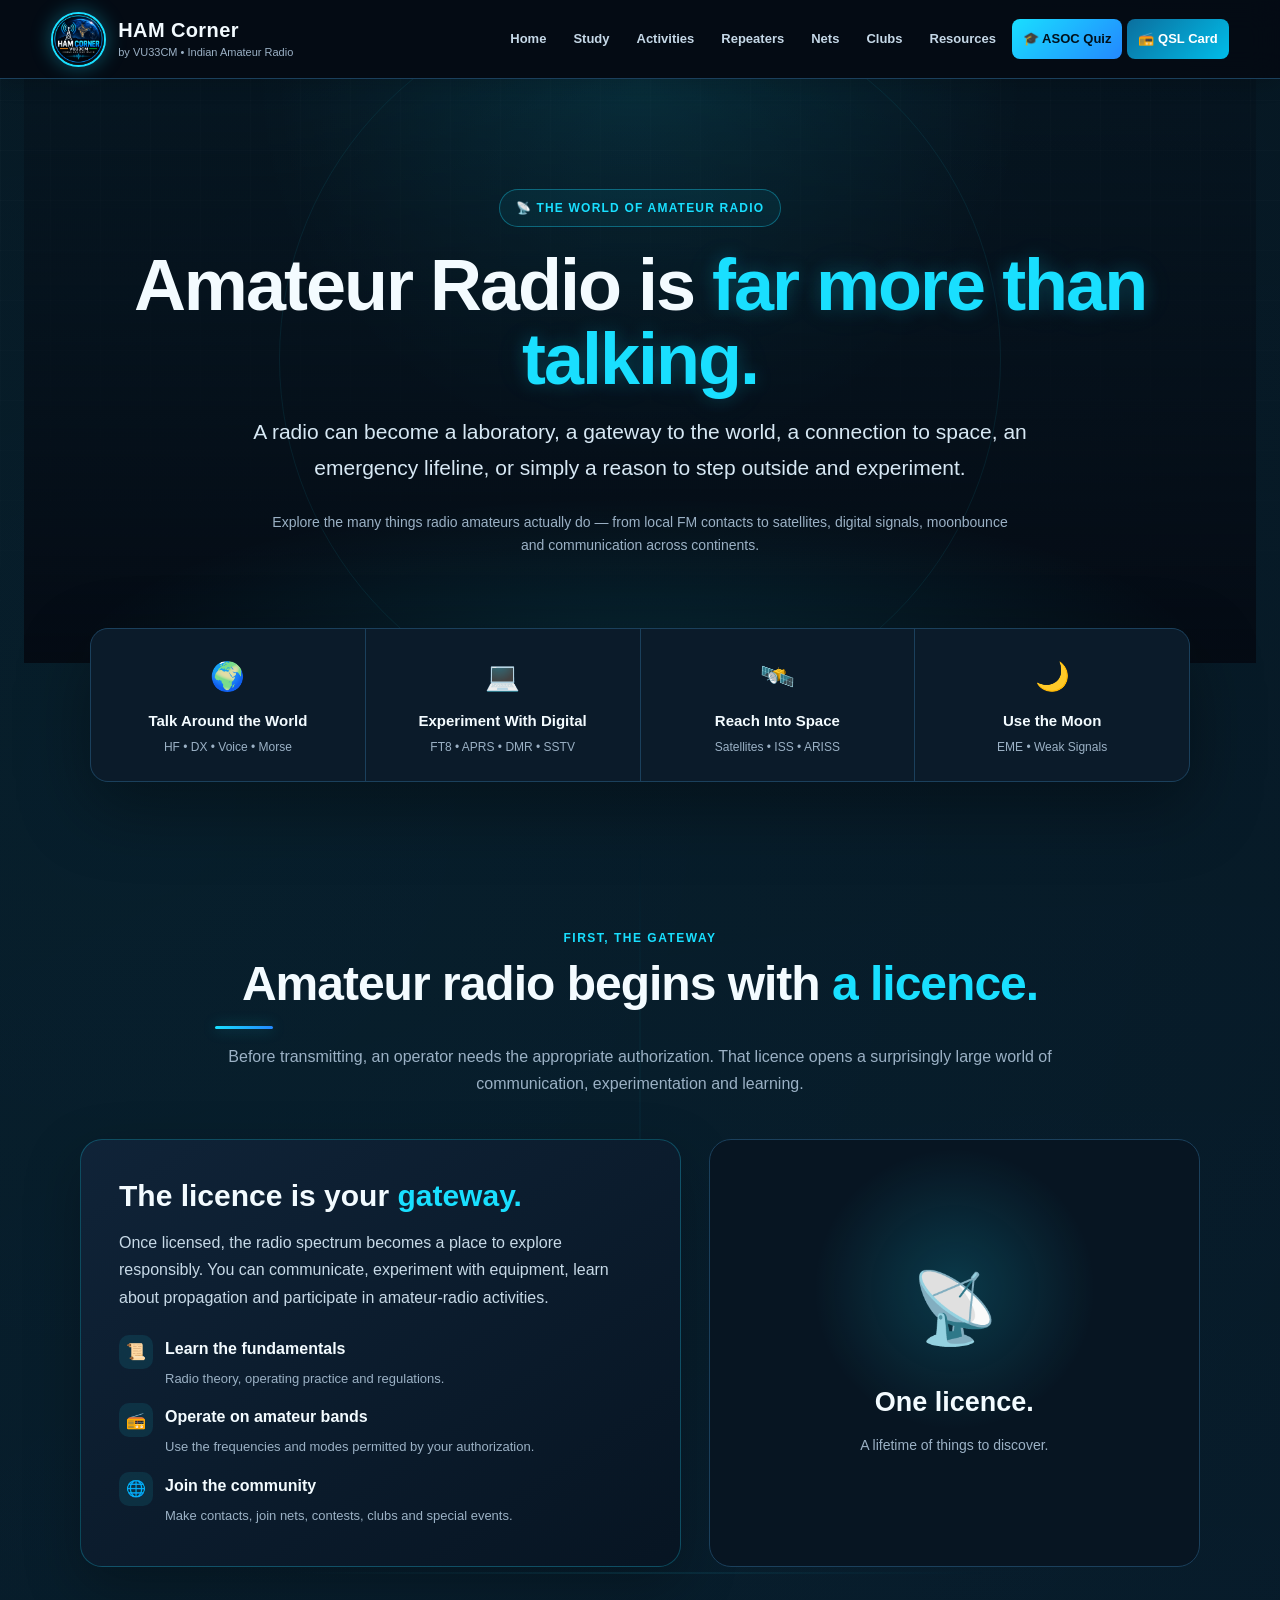
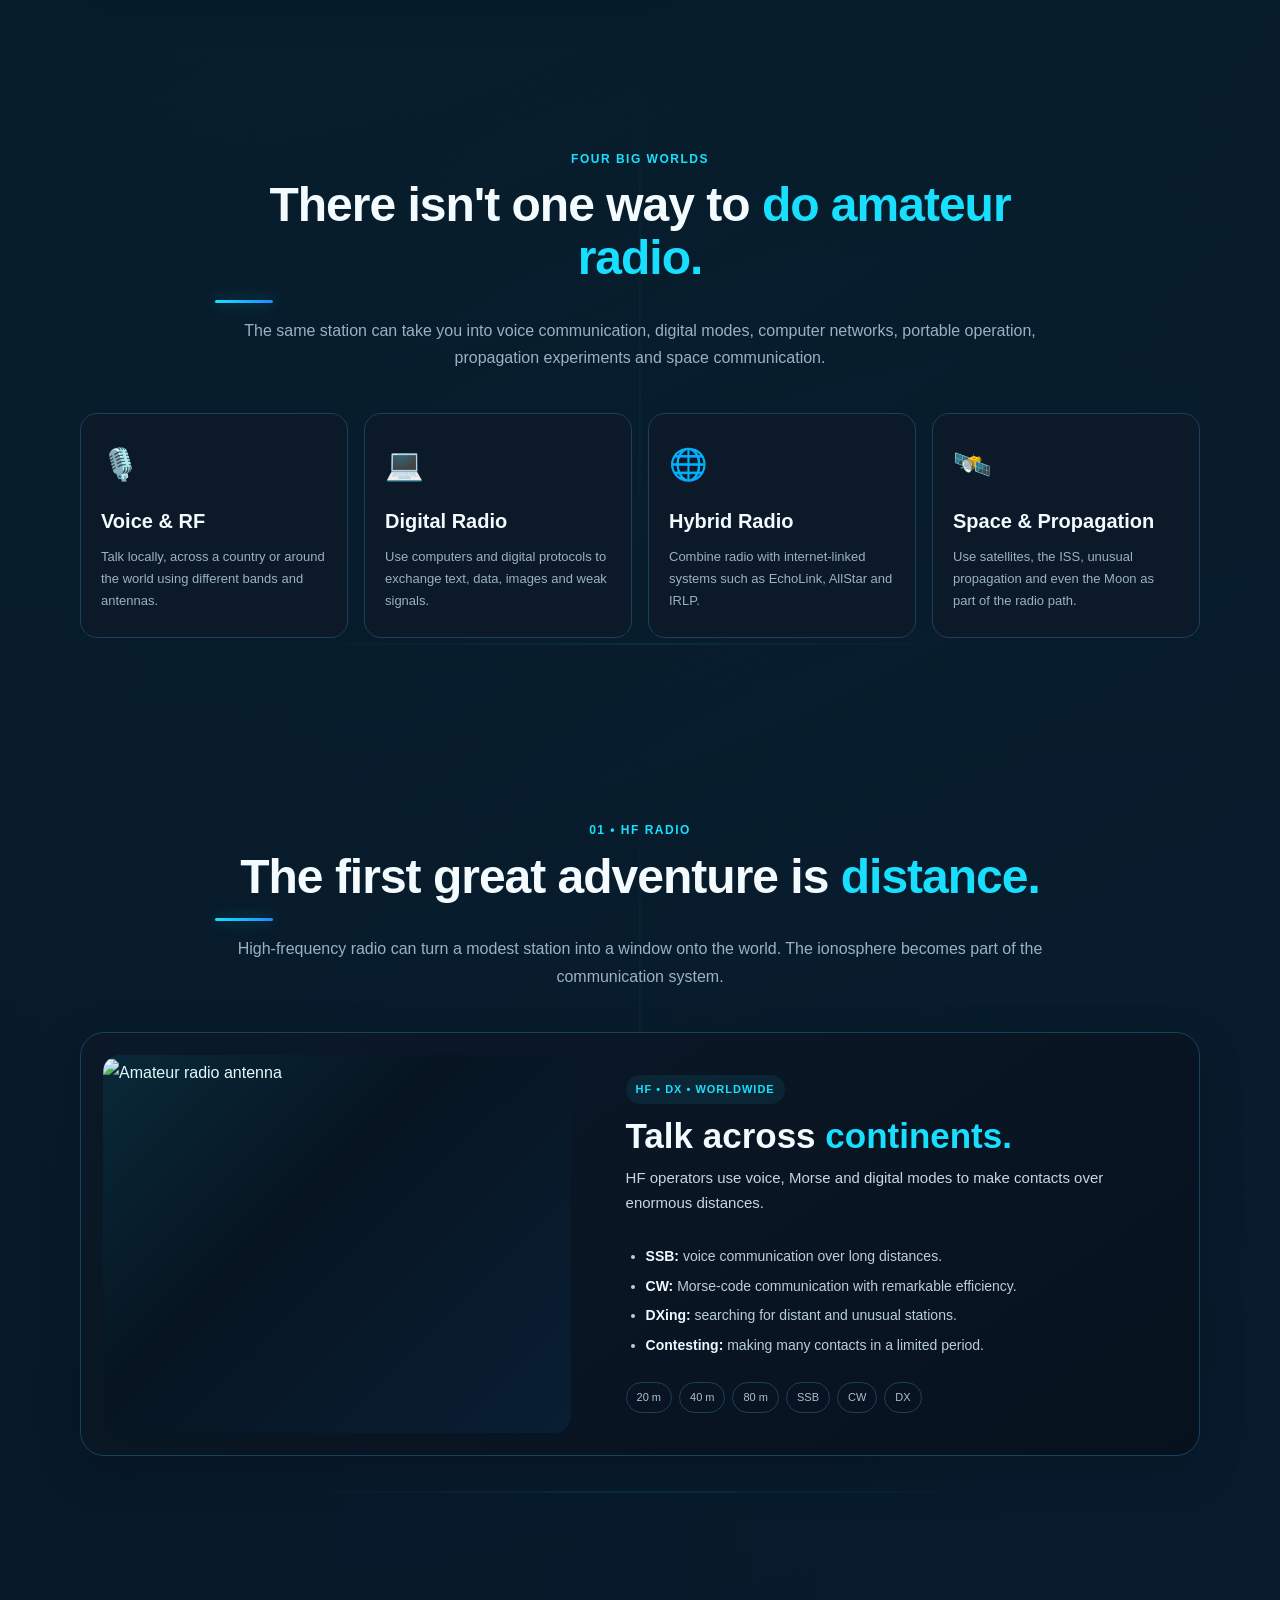
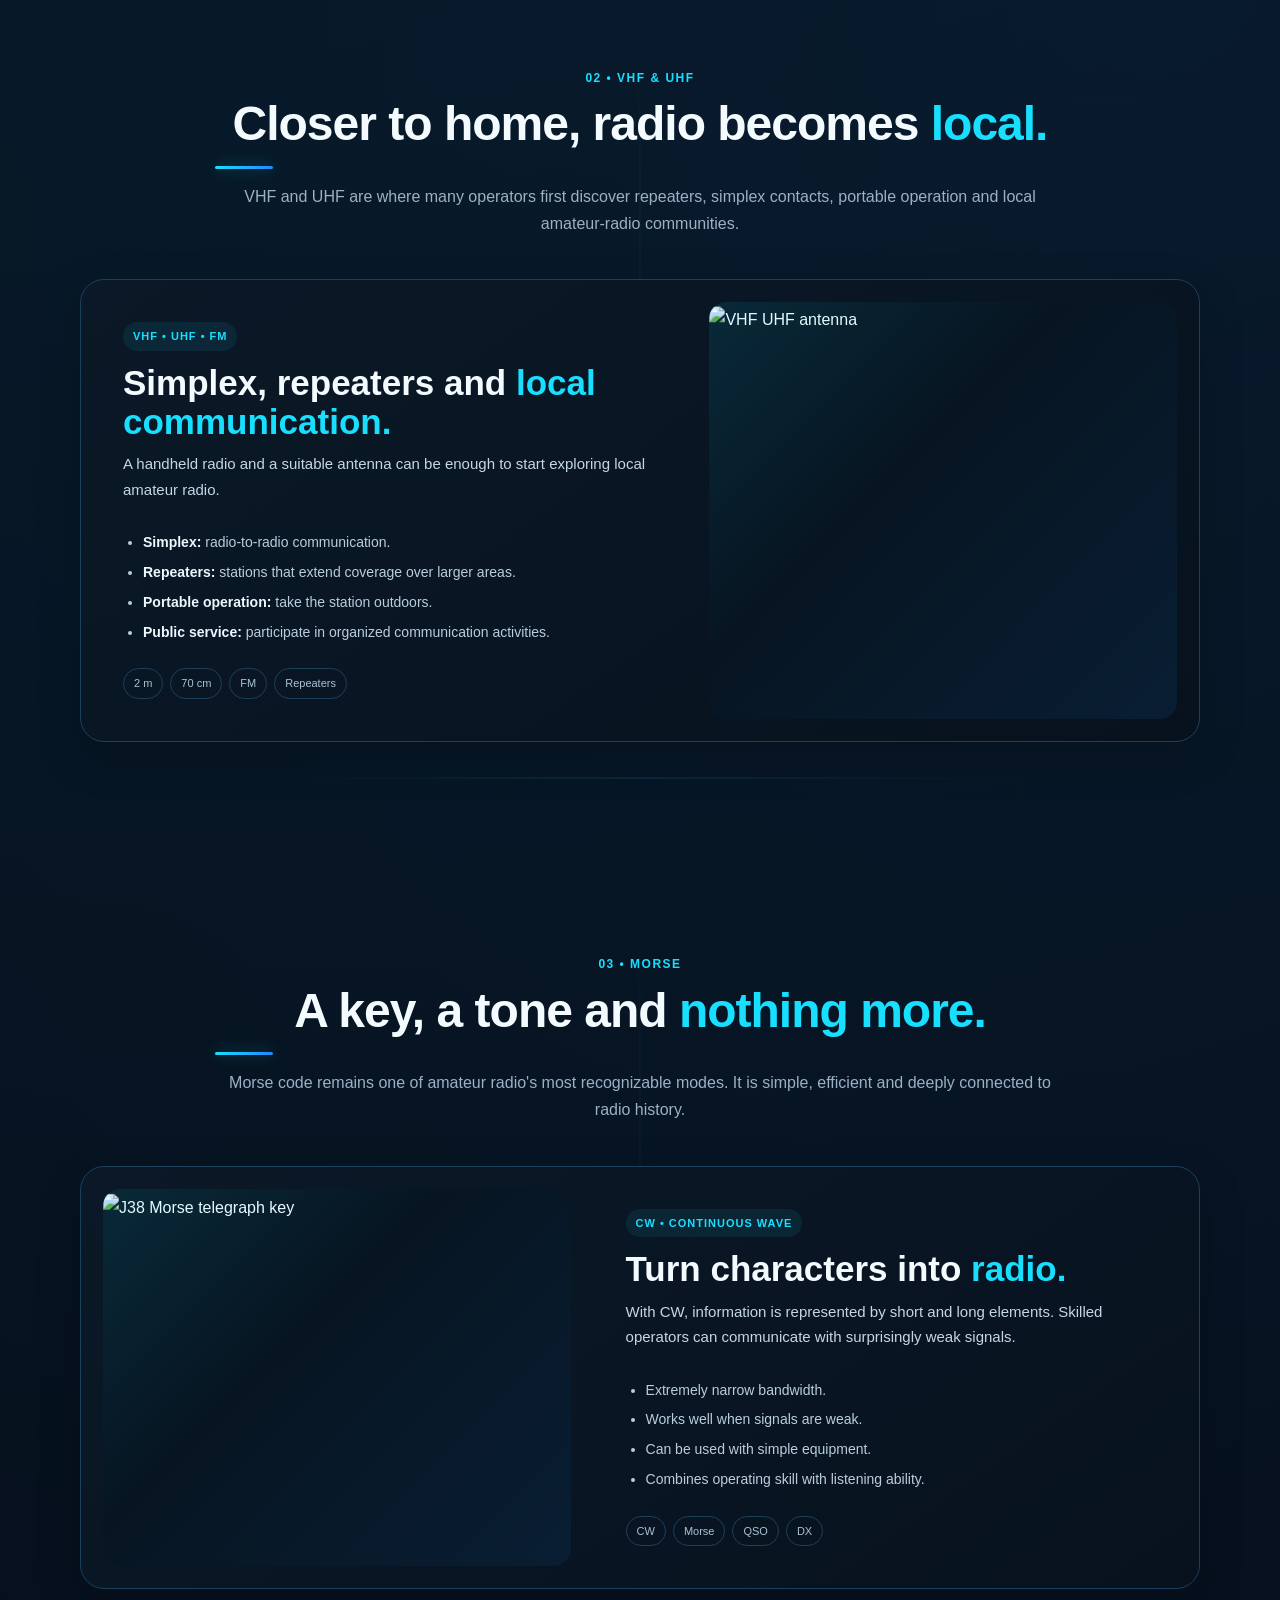
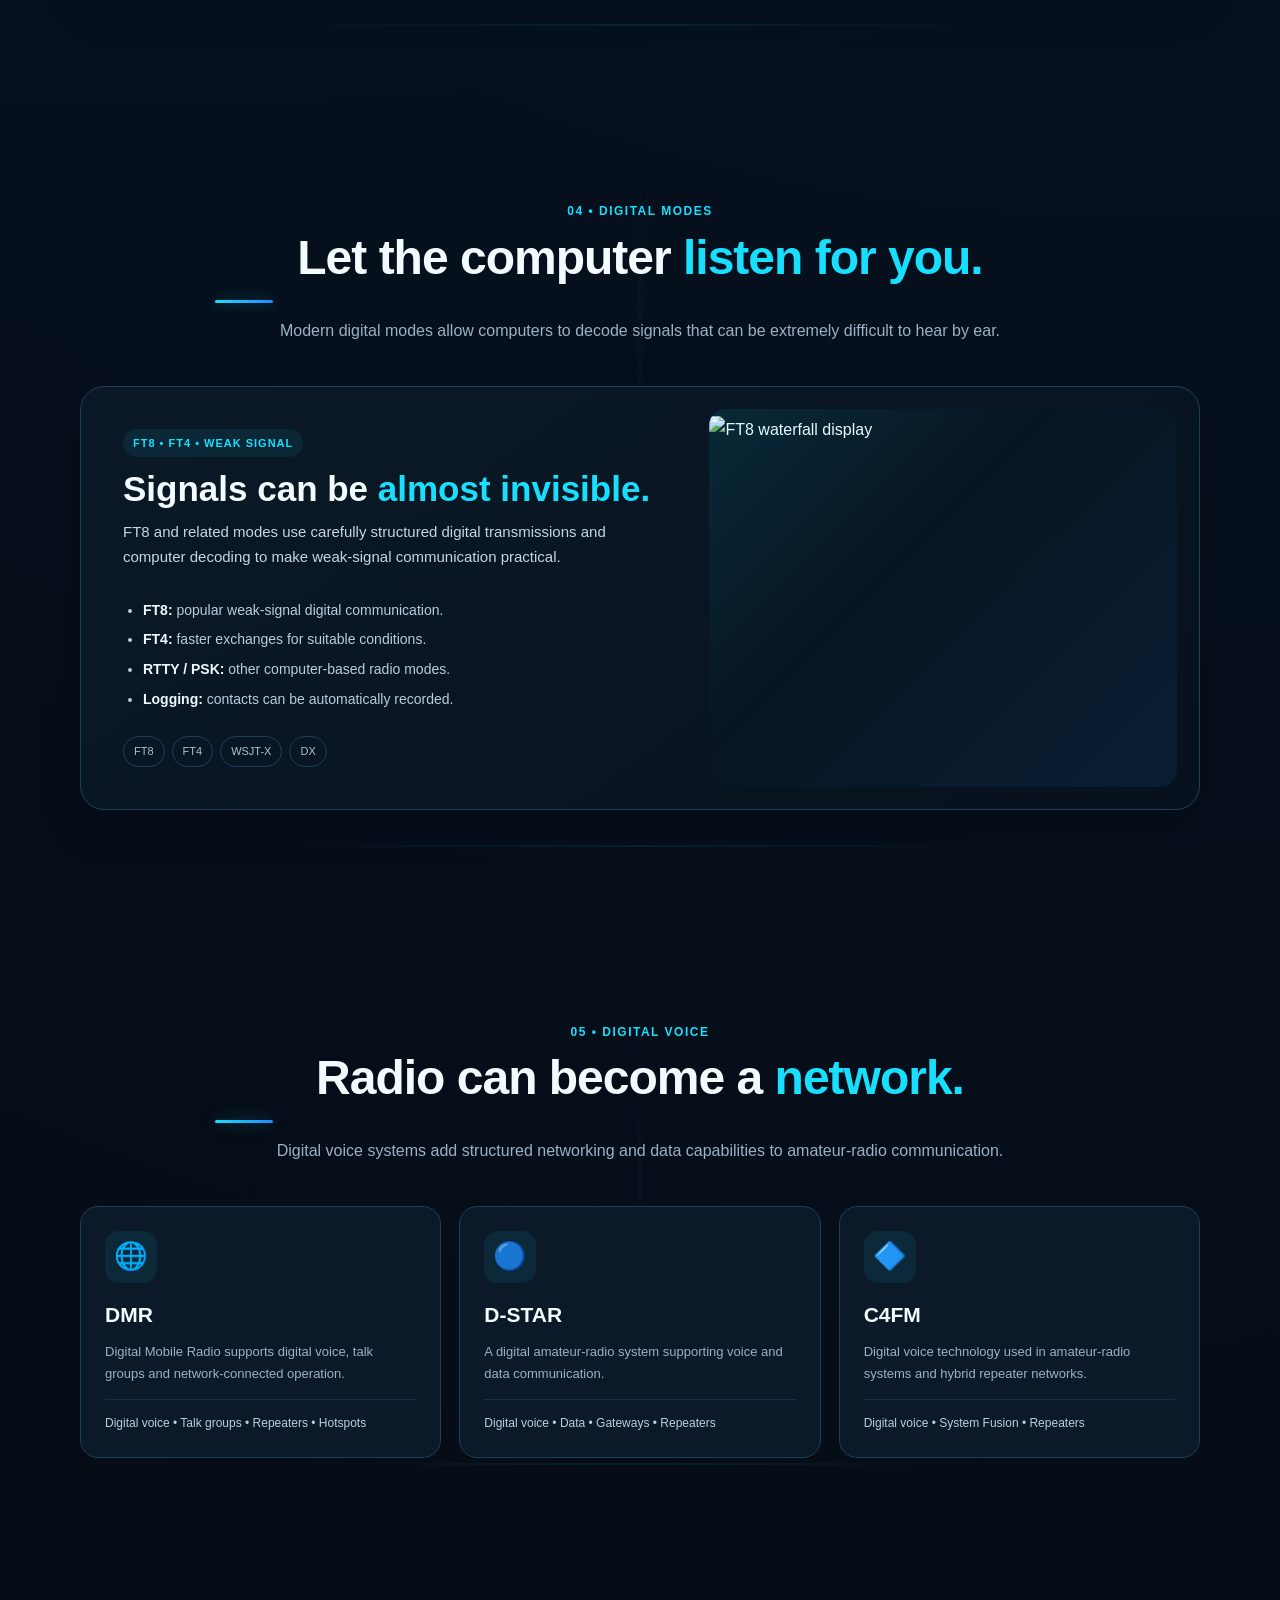
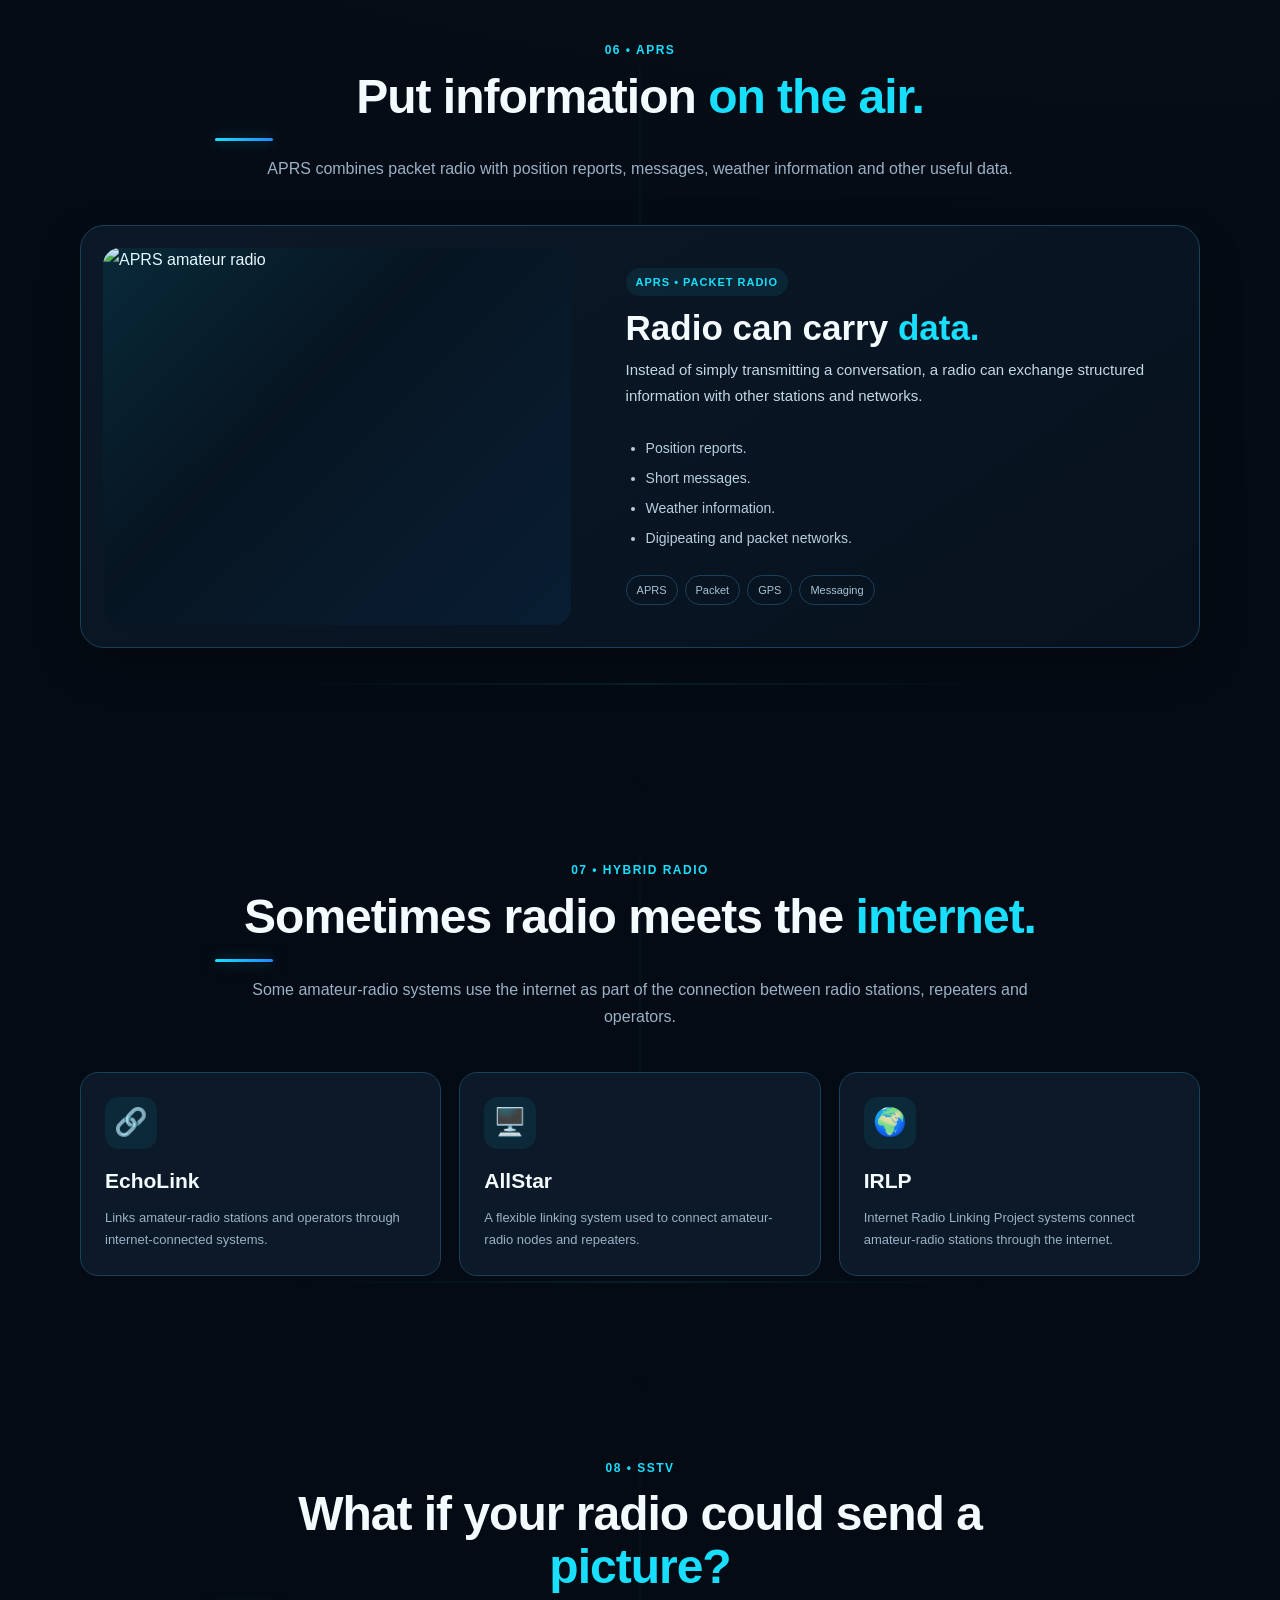
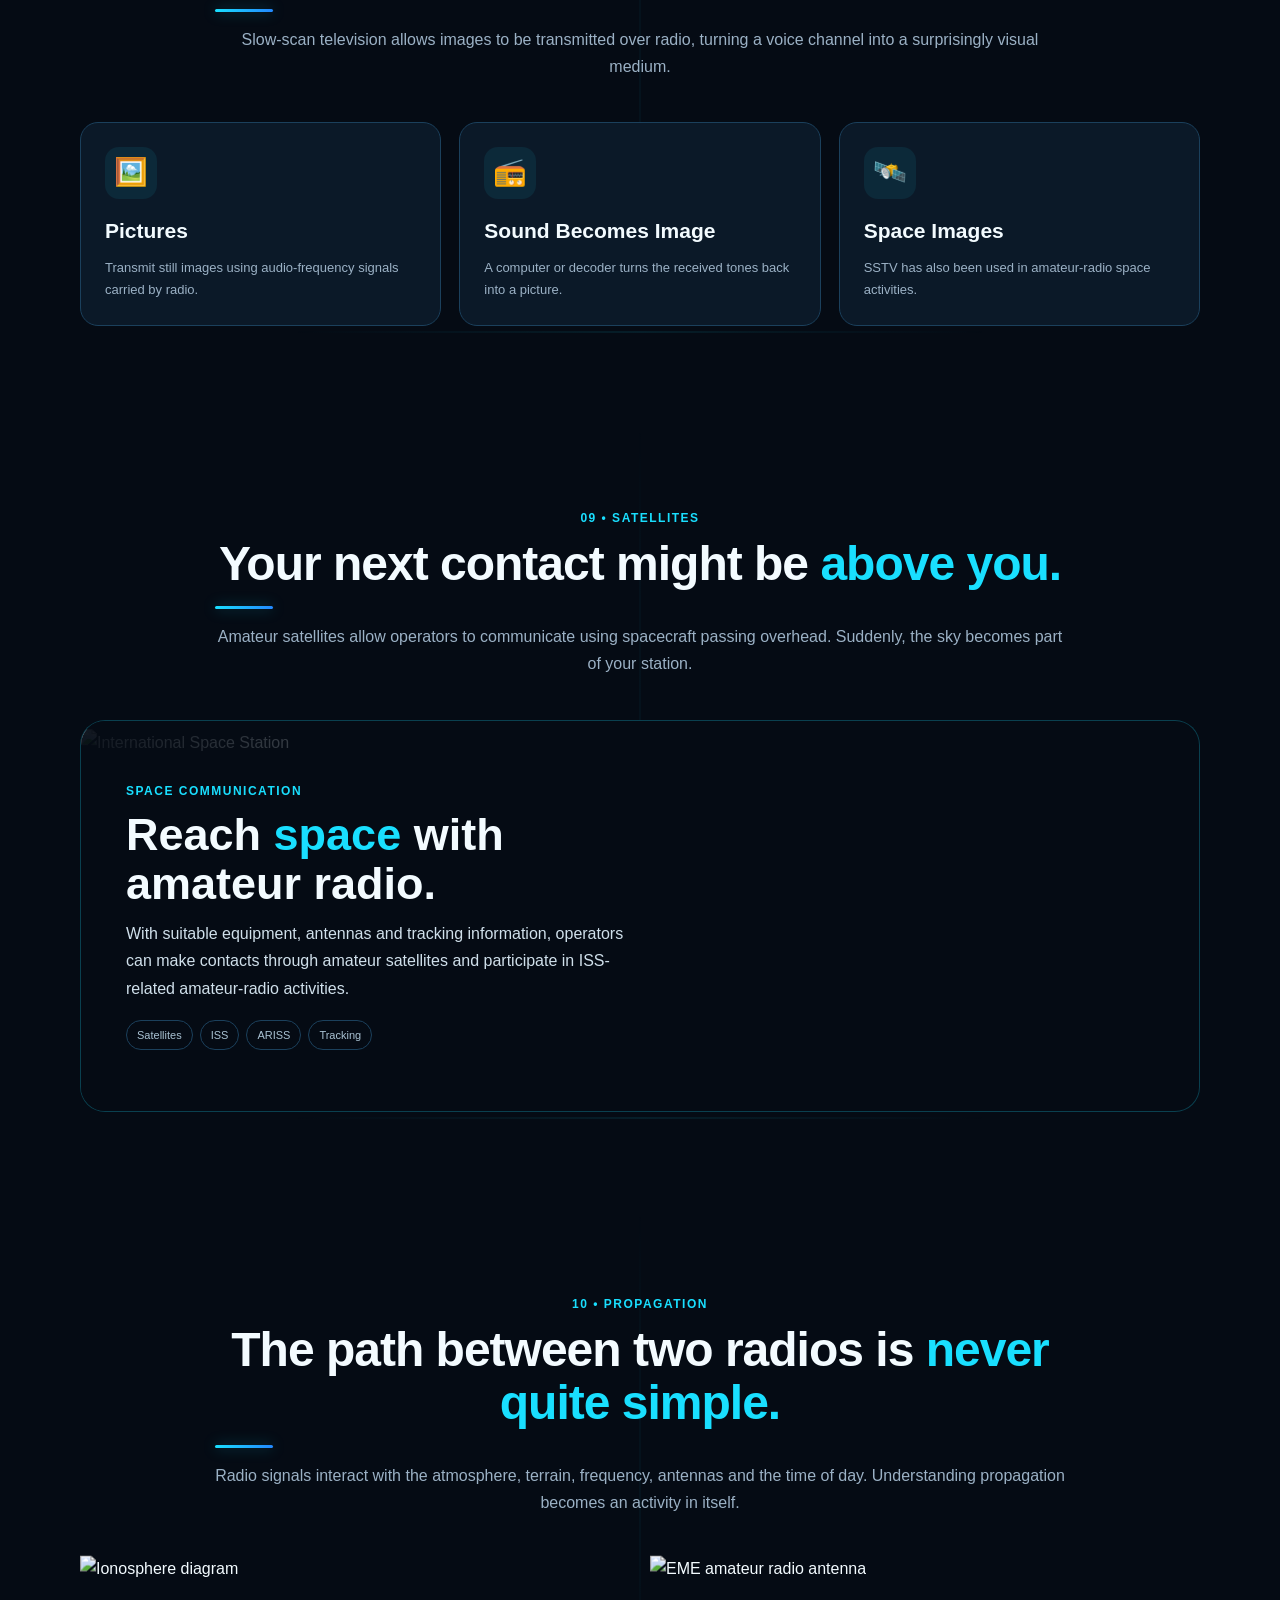
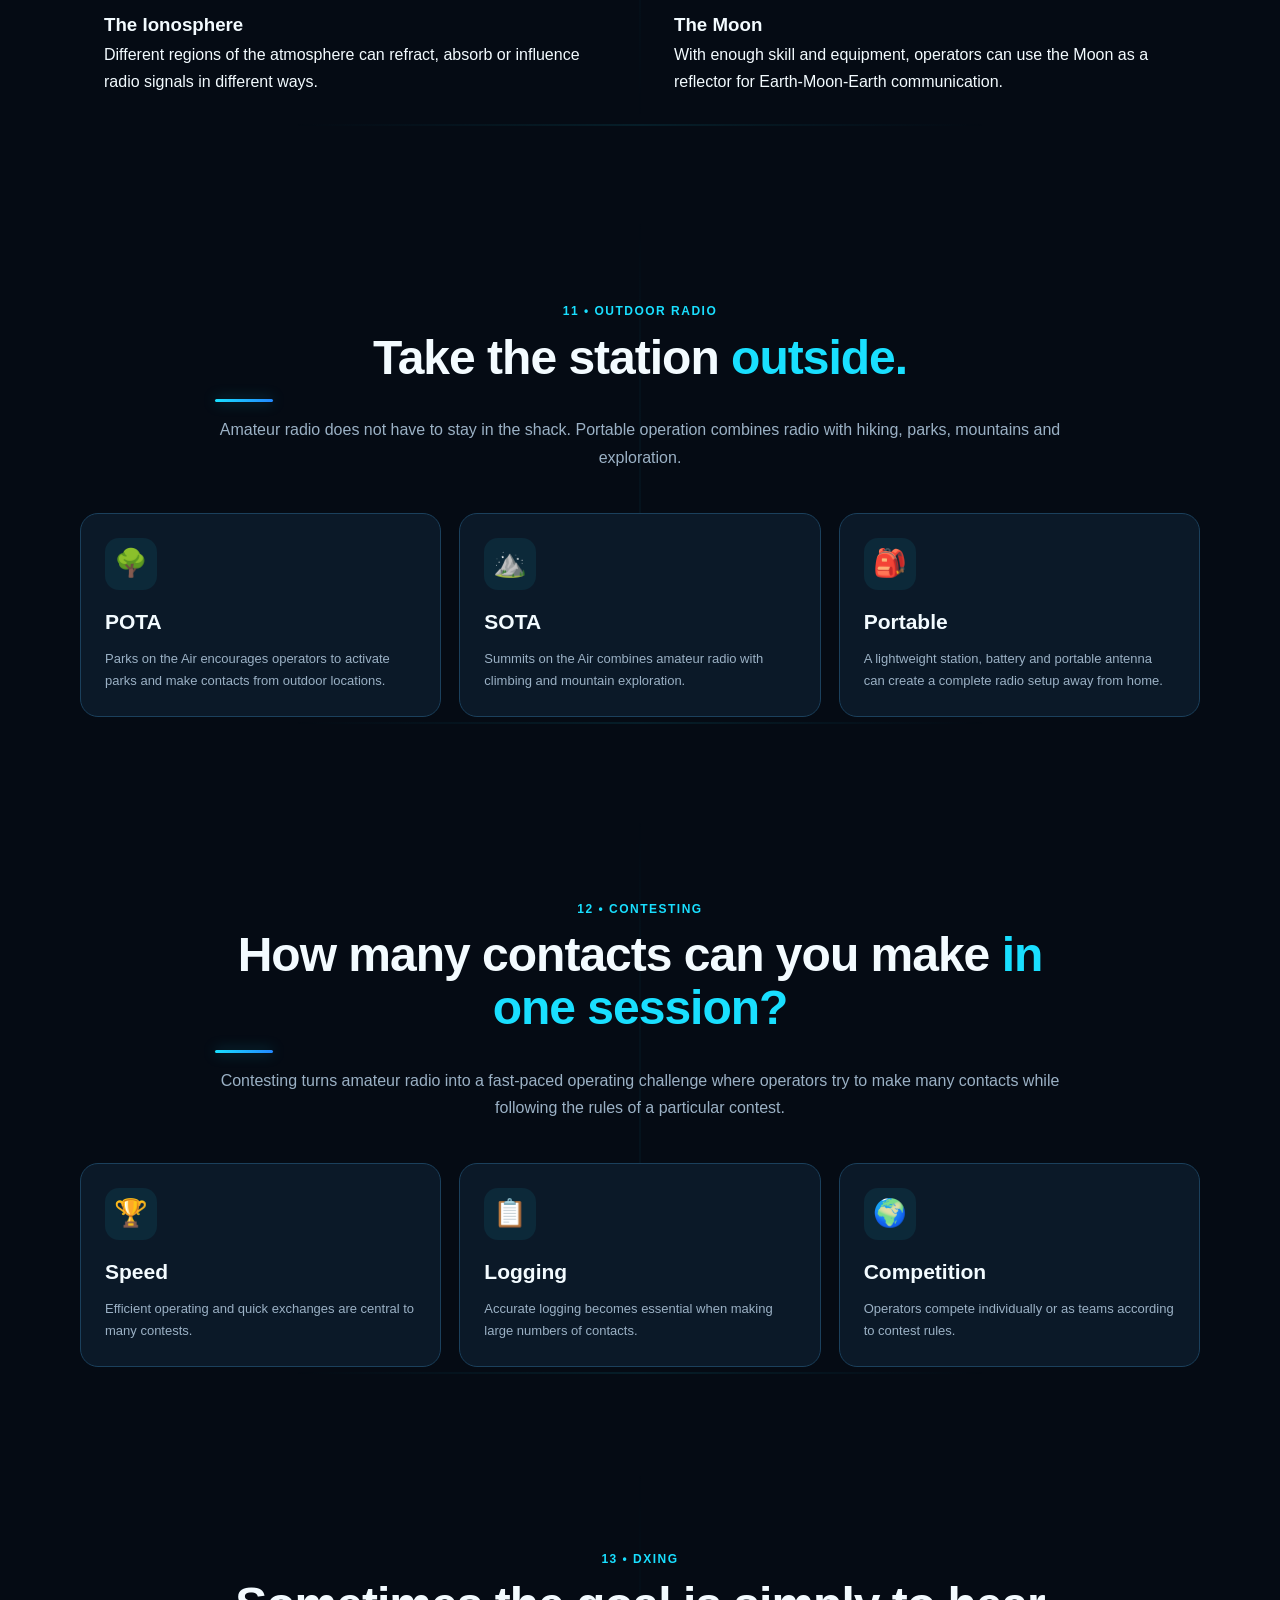
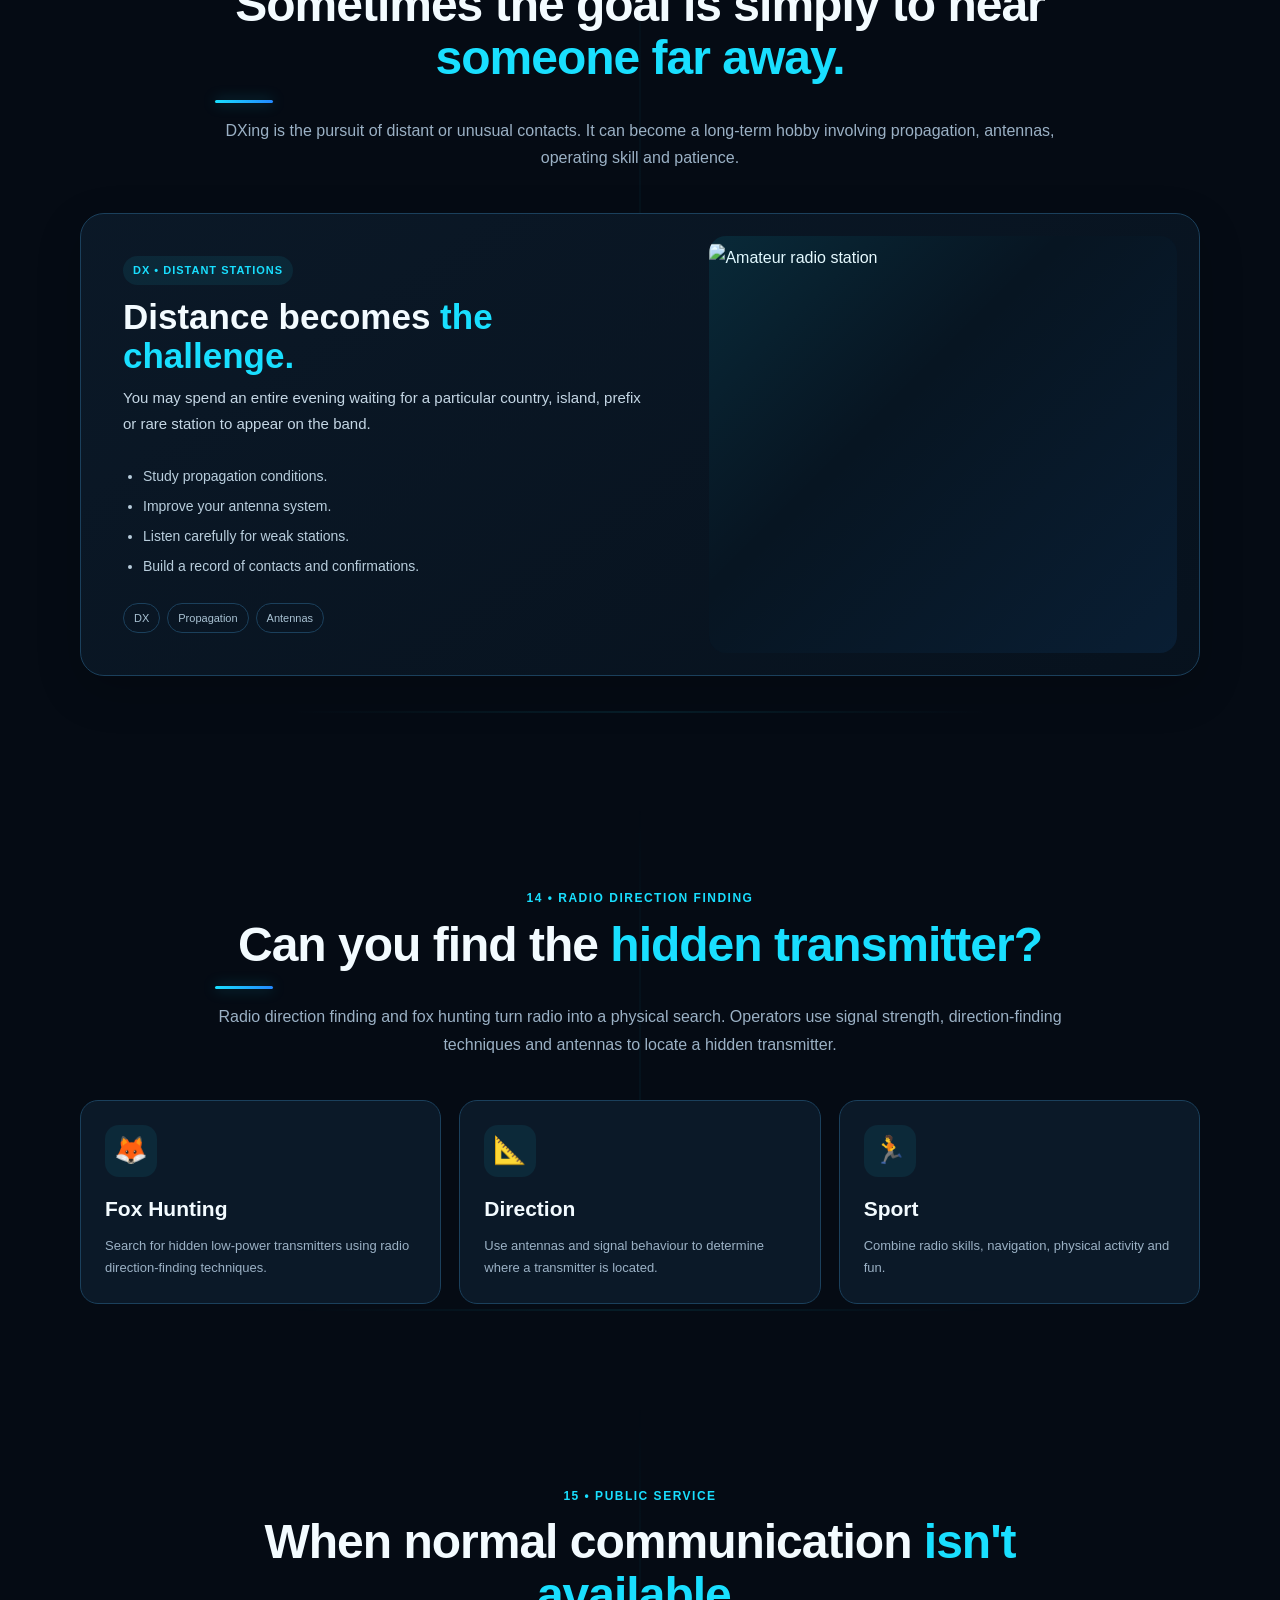
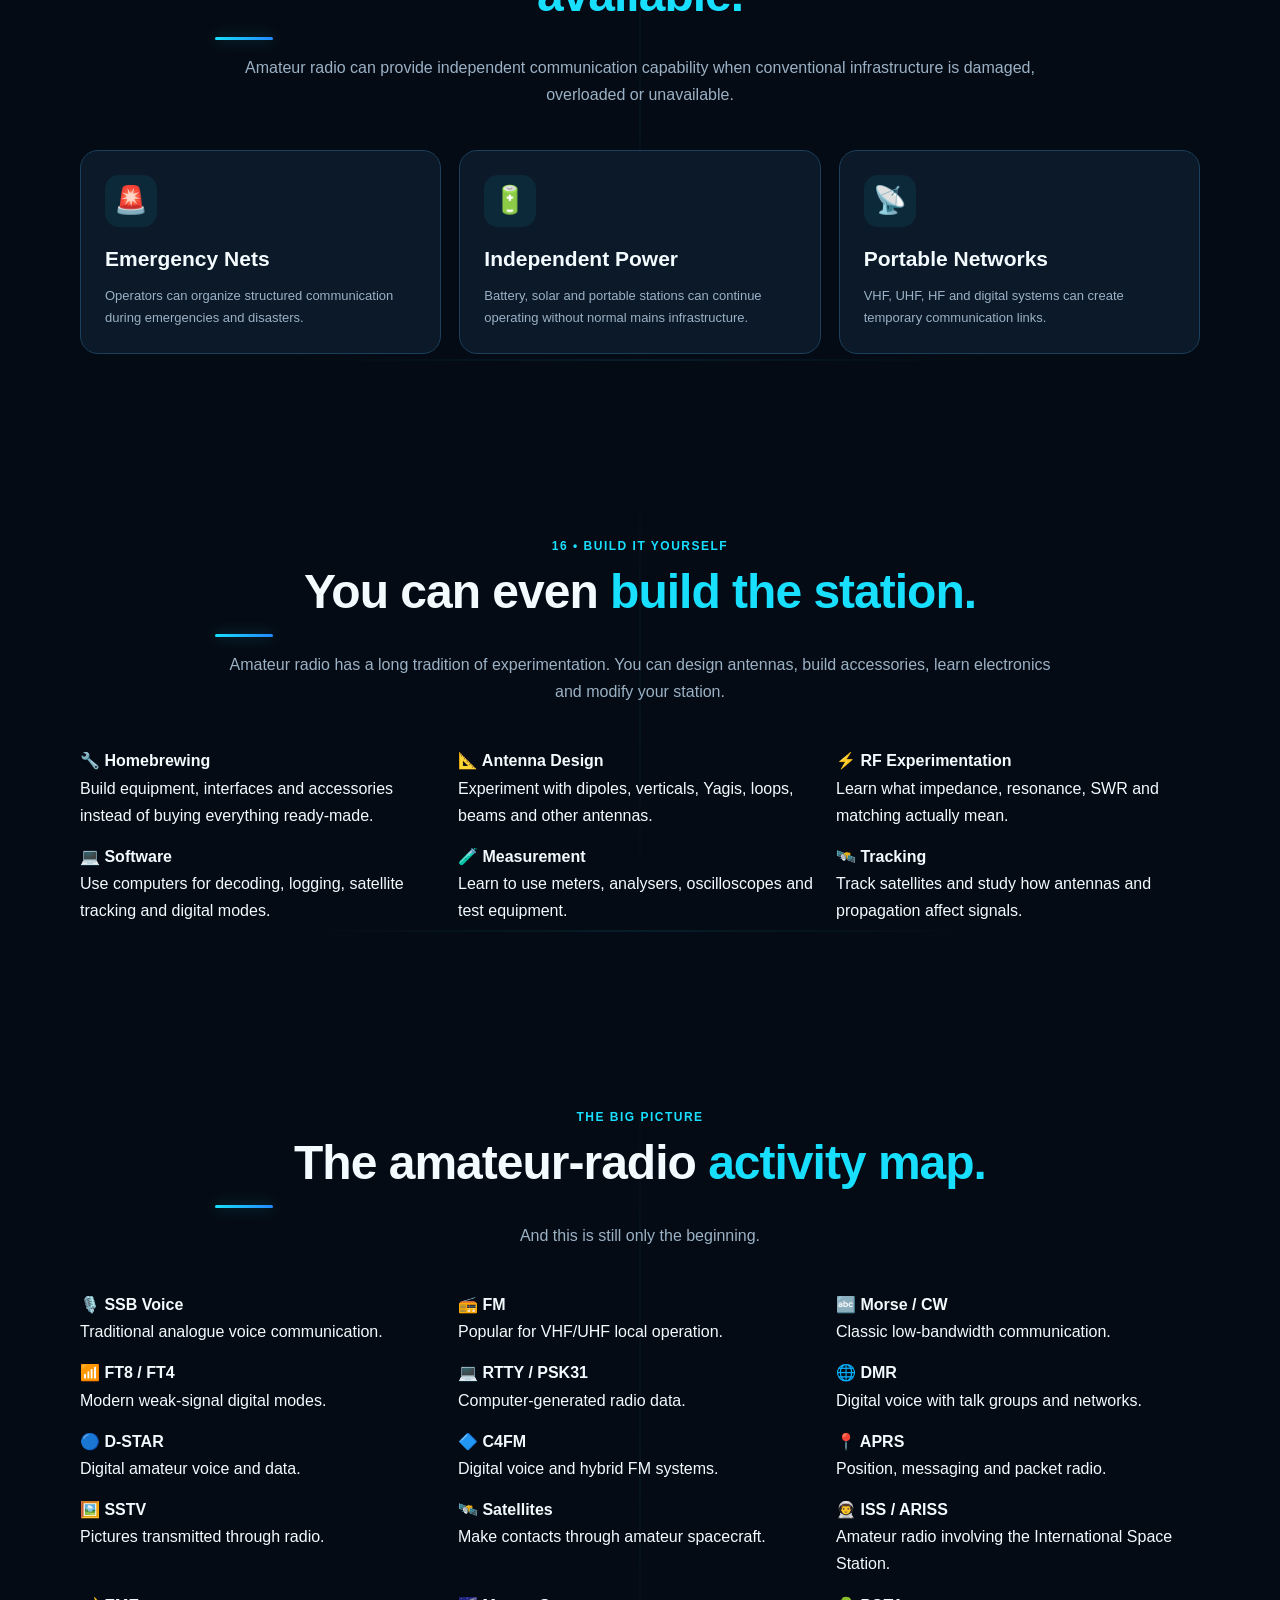
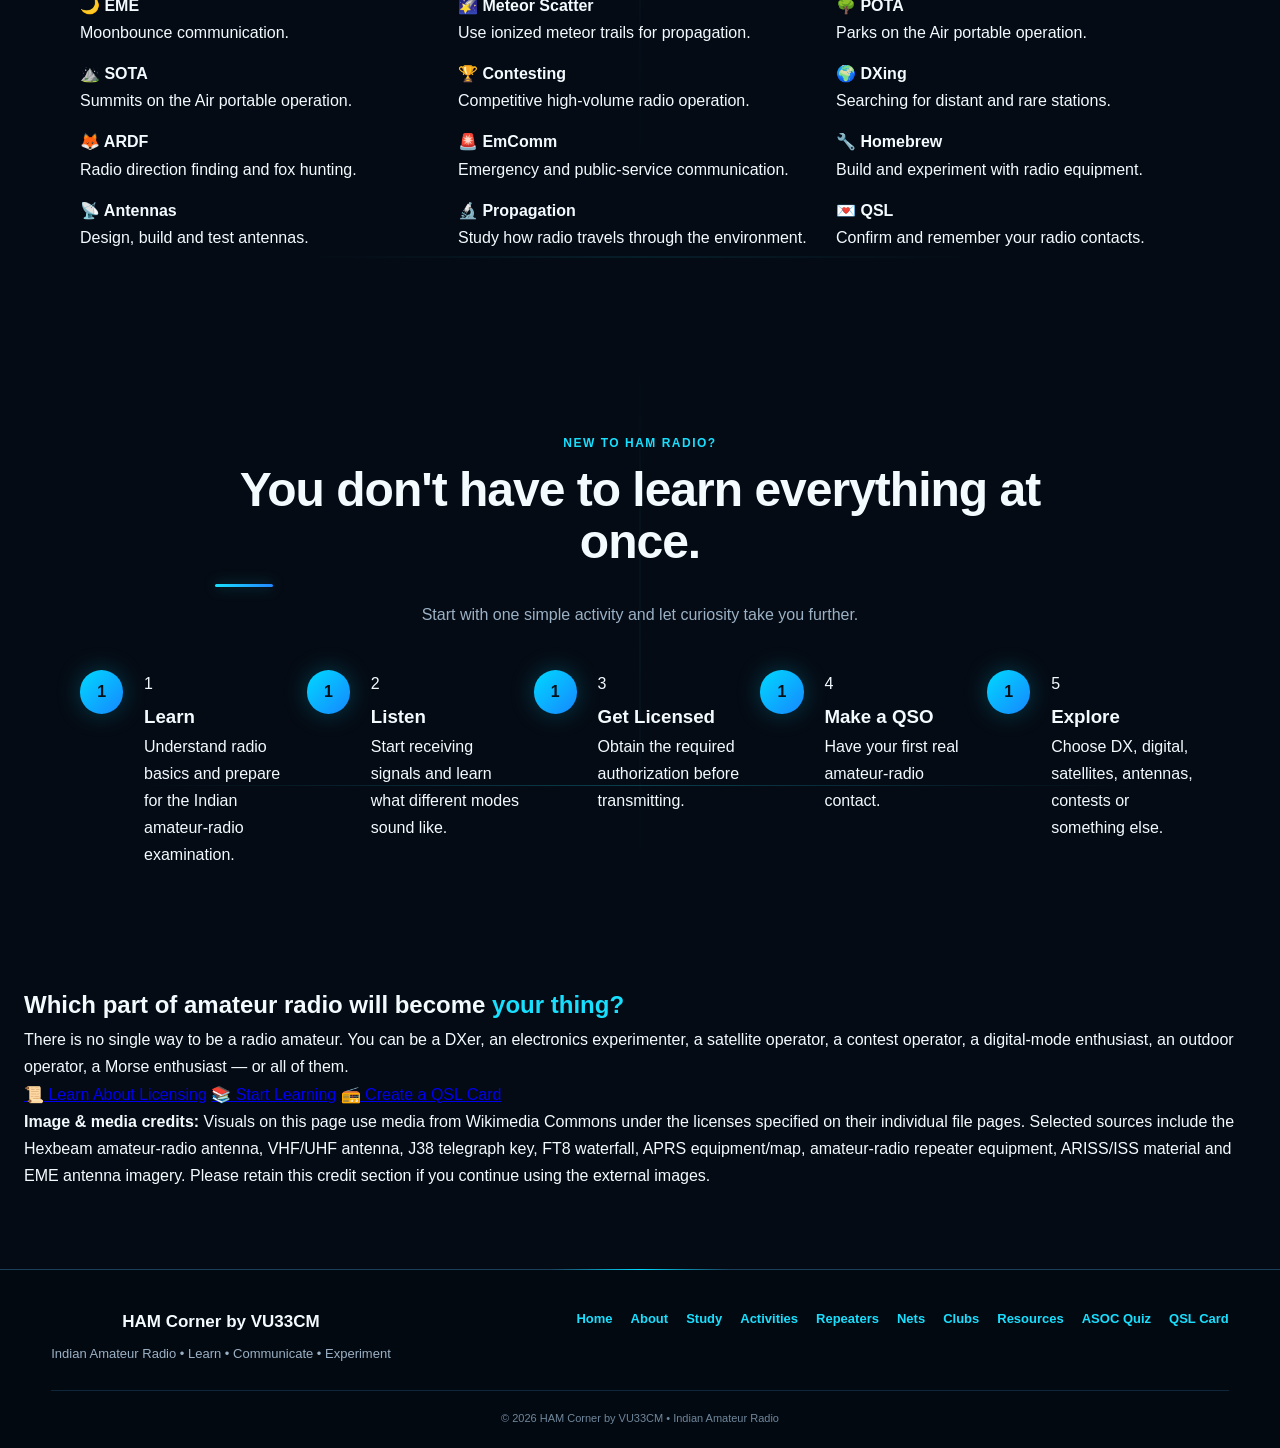
==== commit 4405e22c: "Update activities.html" ====
--- a/activities.html
+++ b/activities.html
@@ -1,4795 +1,795 @@
-<!DOCTYPE html>
-<html lang="en">
-
-<head>
-
-<meta charset="UTF-8">
-
-<meta name="viewport"
-      content="width=device-width, initial-scale=1.0">
-
-<title>Ham Radio Activities & Modes | HAM Corner by VU33CM</title>
-
-<meta name="description"
-      content="Discover the amazing world of amateur radio activities: HF, VHF, UHF, Morse, FT8, FT4, DMR, APRS, SSTV, satellites, ISS, moonbounce, DXing, contests, POTA, SOTA, emergency communication and more.">
-
-<link rel="stylesheet"
-      href="css/style.css">
-
-
-<style>
-
-/* =========================================================
-   HAM CORNER — ACTIVITIES PAGE
-   ========================================================= */
-
-:root {
-
-    --activity-bg: #050b14;
-    --activity-bg2: #081525;
-    --activity-card: #0b1928;
-    --activity-card2: #102438;
-
-    --activity-cyan: #19dfff;
-    --activity-blue: #2388ff;
-
-    --activity-white: #f3fbff;
-    --activity-muted: #9bb1c5;
-
-    --activity-border: #1b405c;
-
-    --activity-green: #36e09b;
-    --activity-orange: #ffb84d;
-
-}
-
-
-* {
-    box-sizing: border-box;
-}
-
-
-html {
-    scroll-behavior: smooth;
-}
-
-
-body {
-    margin: 0;
-
-    background:
-        radial-gradient(
-            circle at 10% 5%,
-            rgba(25,223,255,.08),
-            transparent 28%
-        ),
-
-        radial-gradient(
-            circle at 90% 20%,
-            rgba(35,136,255,.08),
-            transparent 30%
-        ),
-
-        var(--activity-bg);
-
-    color: var(--activity-white);
-
-    font-family:
-        Arial,
-        Helvetica,
-        sans-serif;
-
-    line-height: 1.7;
-
-}
-
-
-/* =========================================================
-   MAIN PAGE WRAPPER
-   ========================================================= */
-
-.activities-page {
-
-    width: 100%;
-
-    overflow: hidden;
-
-}
-
-
-/* =========================================================
-   HERO
-   ========================================================= */
-
-.activities-hero {
-
-    position: relative;
-
-    padding:
-        95px 20px
-        90px;
-
-    background:
-
-        linear-gradient(
-            180deg,
-            rgba(5,11,20,.35),
-            rgba(5,11,20,.96)
-        ),
-
-        radial-gradient(
-            circle at 50% 0%,
-            rgba(25,223,255,.14),
-            transparent 45%
-        );
-
-    text-align: center;
-
-}
-
-
-.activities-hero-inner {
-
-    width:
-        min(1100px, 94%);
-
-    margin: auto;
-
-}
-
-
-.activities-kicker {
-
-    display: inline-flex;
-
-    align-items: center;
-
-    gap: 8px;
-
-    padding:
-        8px 16px;
-
-    border:
-        1px solid
-        rgba(25,223,255,.35);
-
-    border-radius:
-        999px;
-
-    background:
-        rgba(25,223,255,.06);
-
-    color:
-        var(--activity-cyan);
-
-    font-size:
-        12px;
-
-    font-weight:
-        800;
-
-    letter-spacing:
-        1.2px;
-
-    text-transform:
-        uppercase;
-
-}
-
-
-.activities-hero h1 {
-
-    margin:
-        22px 0 18px;
-
-    font-size:
-        clamp(42px, 6vw, 72px);
-
-    line-height:
-        1.02;
-
-    font-weight:
-        900;
-
-    letter-spacing:
-        -2px;
-
-}
-
-
-.activities-hero h1 span {
-
-    color:
-        var(--activity-cyan);
-
-}
-
-
-.activities-hero-lead {
-
-    max-width:
-        820px;
-
-    margin:
-        0 auto 25px;
-
-    color:
-        #d7e8f4;
-
-    font-size:
-        clamp(17px, 2vw, 21px);
-
-}
-
-
-.activities-hero-note {
-
-    max-width:
-        760px;
-
-    margin:
-        auto;
-
-    color:
-        var(--activity-muted);
-
-    font-size:
-        14px;
-
-}
-
-
-/* =========================================================
-   QUICK DISCOVERY BAR
-   ========================================================= */
-
-.discovery-bar {
-
-    width:
-        min(1100px, 94%);
-
-    margin:
-        -35px auto 60px;
-
-    position:
-        relative;
-
-    z-index:
-        5;
-
-    display:
-        grid;
-
-    grid-template-columns:
-        repeat(4, 1fr);
-
-    gap:
-        1px;
-
-    background:
-        var(--activity-border);
-
-    border:
-        1px solid
-        var(--activity-border);
-
-    border-radius:
-        18px;
-
-    overflow:
-        hidden;
-
-    box-shadow:
-        0 25px 70px
-        rgba(0,0,0,.35);
-
-}
-
-
-.discovery-item {
-
-    padding:
-        24px 18px;
-
-    background:
-        rgba(11,25,40,.96);
-
-    text-align:
-        center;
-
-}
-
-
-.discovery-icon {
-
-    font-size:
-        28px;
-
-    margin-bottom:
-        7px;
-
-}
-
-
-.discovery-item strong {
-
-    display:
-        block;
-
-    font-size:
-        15px;
-
-}
-
-
-.discovery-item span {
-
-    display:
-        block;
-
-    margin-top:
-        4px;
-
-    color:
-        var(--activity-muted);
-
-    font-size:
-        12px;
-
-}
-
-
-/* =========================================================
-   INTRODUCTION
-   ========================================================= */
-
-.activity-section {
-
-    width:
-        min(1120px, 92%);
-
-    margin:
-        0 auto;
-
-    padding:
-        75px 0;
-
-}
-
-
-.activity-heading {
-
-    max-width:
-        850px;
-
-    margin:
-        0 auto 42px;
-
-    text-align:
-        center;
-
-}
-
-
-.activity-eyebrow {
-
-    color:
-        var(--activity-cyan);
-
-    font-size:
-        12px;
-
-    font-weight:
-        900;
-
-    letter-spacing:
-        1.5px;
-
-    text-transform:
-        uppercase;
-
-}
-
-
-.activity-heading h2 {
-
-    margin:
-        10px 0 14px;
-
-    font-size:
-        clamp(32px, 4vw, 48px);
-
-    line-height:
-        1.1;
-
-    font-weight:
-        900;
-
-    letter-spacing:
-        -1px;
-
-}
-
-
-.activity-heading p {
-
-    margin:
-        auto;
-
-    color:
-        var(--activity-muted);
-
-    font-size:
-        16px;
-
-}
-
-
-/* =========================================================
-   LICENSE / ITU FEATURE
-   ========================================================= */
-
-.license-feature {
-
-    display:
-        grid;
-
-    grid-template-columns:
-        1.1fr .9fr;
-
-    gap:
-        28px;
-
-    align-items:
-        stretch;
-
-}
-
-
-.license-panel {
-
-    padding:
-        38px;
-
-    border:
-        1px solid
-        rgba(25,223,255,.25);
-
-    border-radius:
-        22px;
-
-    background:
-
-        linear-gradient(
-            145deg,
-            rgba(16,36,56,.98),
-            rgba(7,21,34,.98)
-        );
-
-    box-shadow:
-        0 20px 55px
-        rgba(0,0,0,.25);
-
-}
-
-
-.license-panel h3 {
-
-    margin:
-        0 0 15px;
-
-    font-size:
-        30px;
-
-    line-height:
-        1.2;
-
-}
-
-
-.license-panel h3 span {
-
-    color:
-        var(--activity-cyan);
-
-}
-
-
-.license-panel p {
-
-    color:
-        #c7d9e7;
-
-}
-
-
-.license-points {
-
-    display:
-        grid;
-
-    gap:
-        12px;
-
-    margin-top:
-        24px;
-
-}
-
-
-.license-point {
-
-    display:
-        flex;
-
-    gap:
-        12px;
-
-    align-items:
-        flex-start;
-
-}
-
-
-.license-point-icon {
-
-    flex:
-        0 0 34px;
-
-    width:
-        34px;
-
-    height:
-        34px;
-
-    display:
-        grid;
-
-    place-items:
-        center;
-
-    border-radius:
-        10px;
-
-    background:
-        rgba(25,223,255,.1);
-
-    color:
-        var(--activity-cyan);
-
-}
-
-
-.license-point strong {
-
-    display:
-        block;
-
-    margin-bottom:
-        2px;
-
-}
-
-
-.license-point span {
-
-    color:
-        var(--activity-muted);
-
-    font-size:
-        13px;
-
-}
-
-
-.license-visual {
-
-    min-height:
-        100%;
-
-    border-radius:
-        22px;
-
-    padding:
-        35px;
-
-    display:
-        flex;
-
-    flex-direction:
-        column;
-
-    justify-content:
-        center;
-
-    background:
-
-        radial-gradient(
-            circle at 50% 35%,
-            rgba(25,223,255,.18),
-            transparent 38%
-        ),
-
-        #071522;
-
-    border:
-        1px solid
-        var(--activity-border);
-
-    text-align:
-        center;
-
-}
-
-
-.license-orbit {
-
-    font-size:
-        70px;
-
-    margin-bottom:
-        12px;
-
-}
-
-
-.license-visual h3 {
-
-    margin:
-        0 0 8px;
-
-    font-size:
-        27px;
-
-}
-
-
-.license-visual p {
-
-    margin:
-        0;
-
-    color:
-        var(--activity-muted);
-
-    font-size:
-        14px;
-
-}
-
-
-/* =========================================================
-   CATEGORY INTRO
-   ========================================================= */
-
-.category-grid {
-
-    display:
-        grid;
-
-    grid-template-columns:
-        repeat(4, 1fr);
-
-    gap:
-        16px;
-
-}
-
-
-.category-card {
-
-    padding:
-        25px 20px;
-
-    border:
-        1px solid
-        var(--activity-border);
-
-    border-radius:
-        17px;
-
-    background:
-        var(--activity-card);
-
-    transition:
-        transform .25s ease,
-        border-color .25s ease,
-        background .25s ease;
-
-}
-
-
-.category-card:hover {
-
-    transform:
-        translateY(-5px);
-
-    border-color:
-        rgba(25,223,255,.5);
-
-    background:
-        var(--activity-card2);
-
-}
-
-
-.category-card .category-icon {
-
-    font-size:
-        31px;
-
-    margin-bottom:
-        12px;
-
-}
-
-
-.category-card h3 {
-
-    margin:
-        0 0 8px;
-
-    font-size:
-        20px;
-
-}
-
-
-.category-card p {
-
-    margin:
-        0;
-
-    color:
-        var(--activity-muted);
-
-    font-size:
-        13px;
-
-}
-
-
-/* =========================================================
-   ACTIVITY FEATURE CARDS
-   ========================================================= */
-
-.activity-card {
-
-    display:
-        grid;
-
-    grid-template-columns:
-        .9fr 1.1fr;
-
-    gap:
-        35px;
-
-    margin:
-        35px 0;
-
-    padding:
-        22px;
-
-    border:
-        1px solid
-        var(--activity-border);
-
-    border-radius:
-        24px;
-
-    background:
-        linear-gradient(
-            145deg,
-            rgba(11,25,40,.98),
-            rgba(7,18,30,.98)
-        );
-
-    overflow:
-        hidden;
-
-    box-shadow:
-        0 15px 45px
-        rgba(0,0,0,.18);
-
-}
-
-
-.activity-card.reverse {
-
-    grid-template-columns:
-        1.1fr .9fr;
-
-}
-
-
-.activity-card.reverse .activity-image {
-
-    order:
-        2;
-
-}
-
-
-.activity-image {
-
-    min-height:
-        320px;
-
-    overflow:
-        hidden;
-
-    border-radius:
-        17px;
-
-    background:
-        #071522;
-
-}
-
-
-.activity-image img {
-
-    width:
-        100%;
-
-    height:
-        100%;
-
-    min-height:
-        320px;
-
-    display:
-        block;
-
-    object-fit:
-        cover;
-
-    transition:
-        transform .5s ease;
-
-}
-
-
-.activity-card:hover
-.activity-image img {
-
-    transform:
-        scale(1.035);
-
-}
-
-
-.activity-content {
-
-    display:
-        flex;
-
-    flex-direction:
-        column;
-
-    justify-content:
-        center;
-
-    padding:
-        20px;
-
-}
-
-
-.activity-number {
-
-    display:
-        inline-flex;
-
-    width:
-        fit-content;
-
-    padding:
-        5px 10px;
-
-    border-radius:
-        999px;
-
-    background:
-        rgba(25,223,255,.08);
-
-    color:
-        var(--activity-cyan);
-
-    font-size:
-        11px;
-
-    font-weight:
-        900;
-
-    letter-spacing:
-        1px;
-
-}
-
-
-.activity-content h3 {
-
-    margin:
-        12px 0 10px;
-
-    font-size:
-        clamp(26px, 3vw, 35px);
-
-    line-height:
-        1.12;
-
-    font-weight:
-        900;
-
-}
-
-
-.activity-content h3 span {
-
-    color:
-        var(--activity-cyan);
-
-}
-
-
-.activity-content p {
-
-    margin:
-        0 0 15px;
-
-    color:
-        #c5d7e5;
-
-    font-size:
-        15px;
-
-}
-
-
-.activity-content ul {
-
-    margin:
-        8px 0 0;
-
-    padding-left:
-        20px;
-
-}
-
-
-.activity-content li {
-
-    margin:
-        6px 0;
-
-    color:
-        #b9cedd;
-
-    font-size:
-        14px;
-
-}
-
-
-.activity-content li strong {
-
-    color:
-        #edf8ff;
-
-}
-
-
-.activity-tag-row {
-
-    display:
-        flex;
-
-    flex-wrap:
-        wrap;
-
-    gap:
-        7px;
-
-    margin-top:
-        18px;
-
-}
-
-
-.activity-tag {
-
-    padding:
-        5px 10px;
-
-    border:
-        1px solid
-        var(--activity-border);
-
-    border-radius:
-        999px;
-
-    color:
-        #a9c2d3;
-
-    font-size:
-        11px;
-
-}
-
-
-/* =========================================================
-   DIGITAL MODE GRID
-   ========================================================= */
-
-.mode-grid {
-
-    display:
-        grid;
-
-    grid-template-columns:
-        repeat(3, 1fr);
-
-    gap:
-        18px;
-
-}
-
-
-.mode-card {
-
-    padding:
-        24px;
-
-    border:
-        1px solid
-        var(--activity-border);
-
-    border-radius:
-        18px;
-
-    background:
-        var(--activity-card);
-
-    transition:
-        transform .25s ease,
-        border-color .25s ease;
-
-}
-
-
-.mode-card:hover {
-
-    transform:
-        translateY(-4px);
-
-    border-color:
-        rgba(25,223,255,.5);
-
-}
-
-
-.mode-icon {
-
-    width:
-        52px;
-
-    height:
-        52px;
-
-    display:
-        grid;
-
-    place-items:
-        center;
-
-    margin-bottom:
-        14px;
-
-    border-radius:
-        14px;
-
-    background:
-        rgba(25,223,255,.08);
-
-    font-size:
-        27px;
-
-}
-
-
-.mode-card h3 {
-
-    margin:
-        0 0 8px;
-
-    font-size:
-        21px;
-
-}
-
-
-.mode-card p {
-
-    margin:
-        0;
-
-    color:
-        var(--activity-muted);
-
-    font-size:
-        13px;
-
-}
-
-
-.mode-card .mode-detail {
-
-    margin-top:
-        14px;
-
-    padding-top:
-        13px;
-
-    border-top:
-        1px solid
-        rgba(27,64,92,.6);
-
-    color:
-        #b9cfdf;
-
-    font-size:
-        12px;
-
-}
-
-
-/* =========================================================
-   SPACE SECTION
-   ========================================================= */
-
-.space-feature {
-
-    position:
-        relative;
-
-    border:
-        1px solid
-        rgba(25,223,255,.25);
-
-    border-radius:
-        25px;
-
-    overflow:
-        hidden;
-
-    background:
-        #050b14;
-
-}
-
-
-.space-feature-image {
-
-    height:
-        390px;
-
-    position:
-        relative;
-
-}
-
-
-.space-feature-image img {
-
-    width:
-        100%;
-
-    height:
-        100%;
-
-    object-fit:
-        cover;
-
-    display:
-        block;
-
-}
-
-
-.space-feature-overlay {
-
-    position:
-        absolute;
-
-    inset:
-        0;
-
-    background:
-        linear-gradient(
-            90deg,
-            rgba(5,11,20,.95),
-            rgba(5,11,20,.55),
-            rgba(5,11,20,.15)
-        );
-
-}
-
-
-.space-feature-content {
-
-    position:
-        absolute;
-
-    left:
-        0;
-
-    top:
-        0;
-
-    width:
-        min(610px, 80%);
-
-    height:
-        100%;
-
-    display:
-        flex;
-
-    flex-direction:
-        column;
-
-    justify-content:
-        center;
-
-    padding:
-        45px;
-
-}
-
-
-.space-feature-content h3 {
-
-    margin:
-        10px 0 12px;
-
-    font-size:
-        clamp(30px, 4vw, 46px);
-
-    line-height:
-        1.08;
-
-}
-
-
-.space-feature-content p {
-
-    color:
-        #c6d8e5;
-
-    font-size:
-        15px;
-
-}
-
-
-/* =========================================================
-   PROPAGATION / EME
-   ========================================================= */
-
-.science-grid {
-
-    display:
-        grid;
-
-    grid-template-columns:
-        repeat(2, 1fr);
-
-    gap:
-        20px;
-
-}
-
-
-.science-card {
-
-    display:
-        grid;
-
-    grid-template-columns:
-        42% 58%;
-
-    border:
-        1px solid
-        var(--activity-border);
-
-    border-radius:
-        20px;
-
-    overflow:
-        hidden;
-
-    background:
-        var(--activity-card);
-
-}
-
-
-.science-card img {
-
-    width:
-        100%;
-
-    height:
-        100%;
-
-    min-height:
-        250px;
-
-    object-fit:
-        cover;
-
-}
-
-
-.science-content {
-
-    padding:
-        25px;
-
-}
-
-
-.science-content h3 {
-
-    margin:
-        0 0 10px;
-
-    font-size:
-        23px;
-
-}
-
-
-.science-content p {
-
-    color:
-        var(--activity-muted);
-
-    font-size:
-        13px;
-
-}
-
-
-.science-content ul {
-
-    padding-left:
-        18px;
-
-    color:
-        #b9cedd;
-
-    font-size:
-        13px;
-
-}
-
-
-/* =========================================================
-   ACTIVITY MATRIX
-   ========================================================= */
-
-.matrix {
-
-    display:
-        grid;
-
-    grid-template-columns:
-        repeat(3, 1fr);
-
-    gap:
-        15px;
-
-}
-
-
-.matrix-item {
-
-    padding:
-        21px;
-
-    border-radius:
-        16px;
-
-    border:
-        1px solid
-        var(--activity-border);
-
-    background:
-        #071522;
-
-}
-
-
-.matrix-item strong {
-
-    display:
-        block;
-
-    margin-bottom:
-        5px;
-
-    font-size:
-        17px;
-
-}
-
-
-.matrix-item p {
-
-    margin:
-        0;
-
-    color:
-        var(--activity-muted);
-
-    font-size:
-        12px;
-
-}
-
-
-/* =========================================================
-   BEGINNER PATH
-   ========================================================= */
-
-.beginner-path {
-
-    display:
-        grid;
-
-    grid-template-columns:
-        repeat(5, 1fr);
-
-    gap:
-        12px;
-
-}
-
-
-.step {
-
-    position:
-        relative;
-
-    padding:
-        25px 18px;
-
-    border:
-        1px solid
-        var(--activity-border);
-
-    border-radius:
-        17px;
-
-    background:
-        var(--activity-card);
-
-    text-align:
-        center;
-
-}
-
-
-.step-number {
-
-    width:
-        38px;
-
-    height:
-        38px;
-
-    margin:
-        0 auto 12px;
-
-    display:
-        grid;
-
-    place-items:
-        center;
-
-    border-radius:
-        50%;
-
-    background:
-        linear-gradient(
-            135deg,
-            var(--activity-cyan),
-            var(--activity-blue)
-        );
-
-    color:
-        #00111c;
-
-    font-weight:
-        900;
-
-}
-
-
-.step h3 {
-
-    margin:
-        0 0 7px;
-
-    font-size:
-        17px;
-
-}
-
-
-.step p {
-
-    margin:
-        0;
-
-    color:
-        var(--activity-muted);
-
-    font-size:
-        12px;
-
-}
-
-
-/* =========================================================
-   FINAL CTA
-   ========================================================= */
-
-.activities-cta {
-
-    margin:
-        45px auto 85px;
-
-    width:
-        min(1000px, 92%);
-
-    padding:
-        55px 30px;
-
-    text-align:
-        center;
-
-    border:
-        1px solid
-        rgba(25,223,255,.3);
-
-    border-radius:
-        25px;
-
-    background:
-
-        radial-gradient(
-            circle at 50% 0%,
-            rgba(25,223,255,.13),
-            transparent 55%
-        ),
-
-        #071522;
-
-}
-
-
-.activities-cta h2 {
-
-    margin:
-        0 0 12px;
-
-    font-size:
-        clamp(30px, 4vw, 44px);
-
-    line-height:
-        1.1;
-
-}
-
-
-.activities-cta p {
-
-    max-width:
-        700px;
-
-    margin:
-        0 auto 25px;
-
-    color:
-        var(--activity-muted);
-
-}
-
-
-.activities-buttons {
-
-    display:
-        flex;
-
-    justify-content:
-        center;
-
-    flex-wrap:
-        wrap;
-
-    gap:
-        12px;
-
-}
-
-
-.activities-button {
-
-    display:
-        inline-flex;
-
-    align-items:
-        center;
-
-    justify-content:
-        center;
-
-    padding:
-        12px 20px;
-
-    border-radius:
-        10px;
-
-    background:
-        linear-gradient(
-            135deg,
-            var(--activity-cyan),
-            var(--activity-blue)
-        );
-
-    color:
-        #00111c;
-
-    font-weight:
-        900;
-
-    text-decoration:
-        none;
-
-    transition:
-        transform .2s ease,
-        box-shadow .2s ease;
-
-}
-
-
-.activities-button:hover {
-
-    transform:
-        translateY(-2px);
-
-    box-shadow:
-        0 10px 25px
-        rgba(25,223,255,.18);
-
-}
-
-
-.activities-button.secondary {
-
-    background:
-        #102438;
-
-    color:
-        #d9ecf8;
-
-    border:
-        1px solid
-        var(--activity-border);
-
-}
-
-
-/* =========================================================
-   IMAGE CREDIT
-   ========================================================= */
-
-.image-credit {
-
-    width:
-        min(1050px, 92%);
-
-    margin:
-        0 auto 60px;
-
-    padding:
-        20px;
-
-    border:
-        1px solid
-        var(--activity-border);
-
-    border-radius:
-        15px;
-
-    background:
-        #071522;
-
-    color:
-        #8298aa;
-
-    font-size:
-        11px;
-
-    line-height:
-        1.6;
-
-}
-
-
-.image-credit strong {
-
-    color:
-        #b8cedd;
-
-}
-
-
-.image-credit a {
-
-    color:
-        var(--activity-cyan);
-
-}
-
-
-/* =========================================================
-   RESPONSIVE
-   ========================================================= */
-
-@media(max-width:950px) {
-
-    .discovery-bar {
-        grid-template-columns:
-            repeat(2, 1fr);
-    }
-
-    .license-feature {
-        grid-template-columns:
-            1fr;
-    }
-
-    .category-grid {
-        grid-template-columns:
-            repeat(2, 1fr);
-    }
-
-    .activity-card,
-    .activity-card.reverse {
-        grid-template-columns:
-            1fr;
-    }
-
-    .activity-card.reverse .activity-image {
-        order:
-            0;
-    }
-
-    .mode-grid {
-        grid-template-columns:
-            repeat(2, 1fr);
-    }
-
-    .science-grid {
-        grid-template-columns:
-            1fr;
-    }
-
-    .matrix {
-        grid-template-columns:
-            repeat(2, 1fr);
-    }
-
-    .beginner-path {
-        grid-template-columns:
-            repeat(3, 1fr);
-    }
-
-}
-
-
-@media(max-width:650px) {
-
-    .activities-hero {
-        padding:
-            65px 15px 70px;
-    }
-
-    .activities-hero h1 {
-        font-size:
-            40px;
-
-        letter-spacing:
-            -1.2px;
-    }
-
-    .activities-hero-lead {
-        font-size:
-            16px;
-    }
-
-    .discovery-bar {
-        width:
-            92%;
-
-        grid-template-columns:
-            1fr 1fr;
-
-        margin-top:
-            -25px;
-    }
-
-    .discovery-item {
-        padding:
-            20px 12px;
-    }
-
-    .activity-section {
-        padding:
-            55px 0;
-    }
-
-    .license-panel {
-        padding:
-            25px;
-    }
-
-    .license-panel h3 {
-        font-size:
-            25px;
-    }
-
-    .category-grid,
-    .mode-grid,
-    .matrix {
-        grid-template-columns:
-            1fr;
-    }
-
-    .activity-card {
-        margin:
-            25px 0;
-
-        padding:
-            12px;
-    }
-
-    .activity-image,
-    .activity-image img {
-        min-height:
-            230px;
-    }
-
-    .activity-content {
-        padding:
-            15px 10px 20px;
-    }
-
-    .activity-content h3 {
-        font-size:
-            27px;
-    }
-
-    .space-feature-image {
-        height:
-            430px;
-    }
-
-    .space-feature-overlay {
-        background:
-            linear-gradient(
-                180deg,
-                rgba(5,11,20,.2),
-                rgba(5,11,20,.95)
-            );
-    }
-
-    .space-feature-content {
-        width:
-            100%;
-
-        justify-content:
-            flex-end;
-
-        padding:
-            25px;
-    }
-
-    .science-card {
-        grid-template-columns:
-            1fr;
-    }
-
-    .science-card img {
-        min-height:
-            220px;
-    }
-
-    .beginner-path {
-        grid-template-columns:
-            1fr;
-    }
-
-    .activities-cta {
-        margin-bottom:
-            50px;
-    }
-
-}
-
-</style>
-
-</head>
-
-
-<body>
-
-
-<main class="activities-page">
-
-
-<!-- =======================================================
-     HERO
-     ======================================================= -->
+<!DOCTYPE html><html lang="en"><head><meta charset="UTF-8"><meta name="viewport" content="width=device-width, initial-scale=1.0"><title>Ham Radio Activities & Modes | HAM Corner by VU33CM</title><meta name="description" content="Discover the amazing world of amateur radio activities: HF, VHF, UHF, Morse, FT8, FT4, DMR, APRS, SSTV, satellites, ISS, moonbounce, DXing, contests, POTA, SOTA, emergency communication and more."><link rel="stylesheet" href="css/style.css"><style>
+:root{--activity-bg:#050b14;--activity-bg2:#081525;--activity-card:#0b1928;--activity-card2:#102438;--activity-cyan:#19dfff;--activity-blue:#2388ff;--activity-white:#f3fbff;--activity-muted:#9bb1c5;--activity-border:#1b405c;--activity-green:#36e09b;--activity-orange:#ffb84d}
+*{box-sizing:border-box}
+html{scroll-behavior:smooth}
+body{margin:0;background:radial-gradient(circle at 10% 5%,rgba(25,223,255,.08),transparent 28%),radial-gradient(circle at 90% 20%,rgba(35,136,255,.08),transparent 30%),var(--activity-bg);color:var(--activity-white);font-family:Arial,Helvetica,sans-serif;line-height:1.7;text-rendering:optimizeLegibility;-webkit-font-smoothing:antialiased}
+.activities-page{width:100%;overflow:hidden}
+.activities-hero{position:relative;padding:110px 20px 105px;background:linear-gradient(180deg,rgba(5,11,20,.25),rgba(5,11,20,.97)),radial-gradient(circle at 50% 0%,rgba(25,223,255,.16),transparent 45%);text-align:center;overflow:hidden}
+.activities-hero:before{content:"";position:absolute;left:50%;top:48%;width:720px;height:720px;border:1px solid rgba(25,223,255,.08);border-radius:50%;transform:translate(-50%,-50%);animation:hcOrbit 20s linear infinite;pointer-events:none}
+.activities-hero:after{content:"";position:absolute;left:50%;bottom:0;width:100%;height:180px;transform:translateX(-50%);background:radial-gradient(ellipse at center bottom,rgba(25,223,255,.13),transparent 65%);pointer-events:none}
+@keyframes hcOrbit{from{transform:translate(-50%,-50%) rotate(0)}to{transform:translate(-50%,-50%) rotate(360deg)}}
+.activities-hero-inner{width:min(1100px,94%);margin:auto;position:relative;z-index:2}
+.activities-kicker{display:inline-flex;align-items:center;gap:8px;padding:8px 16px;border:1px solid rgba(25,223,255,.35);border-radius:999px;background:rgba(25,223,255,.06);color:var(--activity-cyan);font-size:12px;font-weight:800;letter-spacing:1.2px;text-transform:uppercase;animation:hcHeroIn .9s cubic-bezier(.16,1,.3,1) .1s both}
+.activities-hero h1{margin:22px 0 18px;font-size:clamp(42px,6vw,72px);line-height:1.02;font-weight:900;letter-spacing:-2px;animation:hcHeroIn 1.15s cubic-bezier(.16,1,.3,1) .2s both}
+.activities-hero h1 span{color:var(--activity-cyan);text-shadow:0 0 18px rgba(25,223,255,.22),0 0 45px rgba(25,223,255,.08)}
+.activities-hero-lead{max-width:820px;margin:0 auto 25px;color:#d7e8f4;font-size:clamp(17px,2vw,21px);animation:hcHeroIn 1.15s cubic-bezier(.16,1,.3,1) .35s both}
+.activities-hero-note{max-width:760px;margin:auto;color:var(--activity-muted);font-size:14px;animation:hcHeroIn 1.15s cubic-bezier(.16,1,.3,1) .5s both}
+@keyframes hcHeroIn{from{opacity:0;transform:translateY(35px);filter:blur(8px)}to{opacity:1;transform:translateY(0);filter:blur(0)}}
+.discovery-bar{width:min(1100px,94%);margin:-35px auto 60px;position:relative;z-index:5;display:grid;grid-template-columns:repeat(4,1fr);gap:1px;background:var(--activity-border);border:1px solid var(--activity-border);border-radius:18px;overflow:hidden;box-shadow:0 25px 70px rgba(0,0,0,.35);animation:hcDiscovery 1.1s cubic-bezier(.16,1,.3,1) .65s both}
+@keyframes hcDiscovery{from{opacity:0;transform:translateY(45px) scale(.97)}to{opacity:1;transform:translateY(0) scale(1)}}
+.discovery-item{position:relative;padding:24px 18px;background:rgba(11,25,40,.96);text-align:center;overflow:hidden;transition:background .35s ease,transform .35s ease}
+.discovery-item:after{content:"";position:absolute;left:-100%;bottom:0;width:100%;height:2px;background:linear-gradient(90deg,transparent,var(--activity-cyan),transparent);transition:left .55s ease}
+.discovery-item:hover{transform:translateY(-4px);background:rgba(16,36,56,.98)}
+.discovery-item:hover:after{left:100%}
+.discovery-icon{font-size:28px;margin-bottom:7px;transition:transform .35s ease,filter .35s ease}
+.discovery-item:hover .discovery-icon{transform:scale(1.15);filter:drop-shadow(0 0 10px rgba(25,223,255,.4))}
+.discovery-item strong{display:block;font-size:15px}
+.discovery-item span{display:block;margin-top:4px;color:var(--activity-muted);font-size:12px}
+.activity-section{width:min(1120px,92%);margin:0 auto;padding:85px 0;position:relative;isolation:isolate}
+.activity-section:before{content:"";position:absolute;left:50%;top:0;width:1px;height:100%;background:linear-gradient(to bottom,transparent,rgba(25,223,255,.06) 20%,rgba(25,223,255,.08) 50%,transparent 85%);transform:translateX(-50%);pointer-events:none;z-index:-1}
+.activity-heading{max-width:850px;margin:0 auto 42px;text-align:center;opacity:0;transform:translateY(45px);transition:opacity 1s cubic-bezier(.16,1,.3,1),transform 1s cubic-bezier(.16,1,.3,1)}
+.activity-heading.is-visible{opacity:1;transform:translateY(0)}
+.activity-eyebrow{color:var(--activity-cyan);font-size:12px;font-weight:900;letter-spacing:1.5px;text-transform:uppercase}
+.activity-heading h2{margin:10px 0 14px;font-size:clamp(32px,4vw,48px);line-height:1.1;font-weight:900;letter-spacing:-1px}
+.activity-heading h2 span{color:var(--activity-cyan)}
+.activity-heading h2:after{content:"";display:block;width:0;height:3px;margin-top:15px;border-radius:999px;background:linear-gradient(90deg,var(--activity-cyan),var(--activity-blue));box-shadow:0 0 14px rgba(25,223,255,.35);transition:width 1s cubic-bezier(.16,1,.3,1) .35s}
+.activity-heading.is-visible h2:after{width:58px}
+.activity-heading p{margin:auto;color:var(--activity-muted);font-size:16px}
+.license-feature{display:grid;grid-template-columns:1.1fr .9fr;gap:28px;align-items:stretch;opacity:0;transform:translateY(60px) scale(.98);transition:opacity 1.1s cubic-bezier(.16,1,.3,1),transform 1.1s cubic-bezier(.16,1,.3,1)}
+.license-feature.is-visible{opacity:1;transform:translateY(0) scale(1)}
+.license-panel{padding:38px;border:1px solid rgba(25,223,255,.25);border-radius:22px;background:linear-gradient(145deg,rgba(16,36,56,.98),rgba(7,21,34,.98));box-shadow:0 20px 55px rgba(0,0,0,.25)}
+.license-panel h3{margin:0 0 15px;font-size:30px;line-height:1.2}
+.license-panel h3 span{color:var(--activity-cyan)}
+.license-panel p{color:#c7d9e7}
+.license-points{display:grid;gap:12px;margin-top:24px}
+.license-point{display:flex;gap:12px;align-items:flex-start}
+.license-point-icon{flex:0 0 34px;width:34px;height:34px;display:grid;place-items:center;border-radius:10px;background:rgba(25,223,255,.1);color:var(--activity-cyan)}
+.license-point strong{display:block;margin-bottom:2px}
+.license-point span{color:var(--activity-muted);font-size:13px}
+.license-visual{min-height:100%;border-radius:22px;padding:35px;display:flex;flex-direction:column;justify-content:center;background:radial-gradient(circle at 50% 35%,rgba(25,223,255,.18),transparent 38%),#071522;border:1px solid var(--activity-border);text-align:center}
+.license-orbit{font-size:70px;margin-bottom:12px;animation:hcFloat 5s ease-in-out infinite}
+@keyframes hcFloat{0%,100%{transform:translateY(0)}50%{transform:translateY(-9px)}}
+.license-visual h3{margin:0 0 8px;font-size:27px}
+.license-visual p{margin:0;color:var(--activity-muted);font-size:14px}
+.category-grid{display:grid;grid-template-columns:repeat(4,1fr);gap:16px}
+.category-card{padding:25px 20px;border:1px solid var(--activity-border);border-radius:17px;background:var(--activity-card);opacity:0;transform:translateY(45px) scale(.96);transition:opacity .8s cubic-bezier(.16,1,.3,1),transform .8s cubic-bezier(.16,1,.3,1),border-color .3s ease,background .3s ease}
+.category-grid.is-visible .category-card{opacity:1;transform:translateY(0) scale(1)}
+.category-grid.is-visible .category-card:nth-child(1){transition-delay:.05s}
+.category-grid.is-visible .category-card:nth-child(2){transition-delay:.15s}
+.category-grid.is-visible .category-card:nth-child(3){transition-delay:.25s}
+.category-grid.is-visible .category-card:nth-child(4){transition-delay:.35s}
+.category-card:hover{transform:translateY(-8px) scale(1.015);border-color:rgba(25,223,255,.5);background:var(--activity-card2)}
+.category-card .category-icon{font-size:31px;margin-bottom:12px}
+.category-card h3{margin:0 0 8px;font-size:20px}
+.category-card p{margin:0;color:var(--activity-muted);font-size:13px}
+.activity-card{display:grid;grid-template-columns:.9fr 1.1fr;gap:35px;margin:35px 0;padding:22px;border:1px solid var(--activity-border);border-radius:24px;background:linear-gradient(145deg,rgba(11,25,40,.98),rgba(7,18,30,.98));overflow:hidden;box-shadow:0 15px 45px rgba(0,0,0,.18);opacity:0;transform:translateY(65px) scale(.975);transition:opacity 1.05s cubic-bezier(.16,1,.3,1),transform 1.05s cubic-bezier(.16,1,.3,1),border-color .35s ease,box-shadow .35s ease}
+.activity-card.is-visible{opacity:1;transform:translateY(0) scale(1)}
+.activity-card:hover{border-color:rgba(25,223,255,.32);box-shadow:0 24px 65px rgba(0,0,0,.28),0 0 30px rgba(25,223,255,.035)}
+.activity-card.reverse{grid-template-columns:1.1fr .9fr}
+.activity-card.reverse .activity-image{order:2}
+.activity-image{min-height:320px;overflow:hidden;border-radius:17px;background:#071522;position:relative}
+.activity-image:after{content:"";position:absolute;inset:0;background:linear-gradient(135deg,rgba(25,223,255,.1),transparent 40%,rgba(35,136,255,.08));opacity:0;transition:opacity .7s ease;pointer-events:none}
+.activity-card.is-visible .activity-image:after{opacity:1}
+.activity-image img{width:100%;height:100%;min-height:320px;display:block;object-fit:cover;transform:scale(1.08);transition:transform 1.5s cubic-bezier(.16,1,.3,1)}
+.activity-card.is-visible .activity-image img{transform:scale(1)}
+.activity-card:hover .activity-image img{transform:scale(1.055)}
+.activity-content{display:flex;flex-direction:column;justify-content:center;padding:20px}
+.activity-content>*{opacity:0;transform:translateY(18px);transition:opacity .7s ease,transform .7s cubic-bezier(.16,1,.3,1)}
+.activity-card.is-visible .activity-content>*{opacity:1;transform:translateY(0)}
+.activity-card.is-visible .activity-number{transition-delay:.18s}
+.activity-card.is-visible .activity-content h3{transition-delay:.28s}
+.activity-card.is-visible .activity-content p{transition-delay:.38s}
+.activity-card.is-visible .activity-content ul{transition-delay:.48s}
+.activity-card.is-visible .activity-tag-row{transition-delay:.58s}
+.activity-number{display:inline-flex;width:fit-content;padding:5px 10px;border-radius:999px;background:rgba(25,223,255,.08);color:var(--activity-cyan);font-size:11px;font-weight:900;letter-spacing:1px}
+.activity-content h3{margin:12px 0 10px;font-size:clamp(26px,3vw,35px);line-height:1.12;font-weight:900}
+.activity-content h3 span{color:var(--activity-cyan)}
+.activity-content p{margin:0 0 15px;color:#c5d7e5;font-size:15px}
+.activity-content ul{margin:8px 0 0;padding-left:20px}
+.activity-content li{margin:6px 0;color:#b9cedd;font-size:14px}
+.activity-content li strong{color:#edf8ff}
+.activity-tag-row{display:flex;flex-wrap:wrap;gap:7px;margin-top:18px}
+.activity-tag{padding:5px 10px;border:1px solid var(--activity-border);border-radius:999px;color:#a9c2d3;font-size:11px}
+.mode-grid{display:grid;grid-template-columns:repeat(3,1fr);gap:18px}
+.mode-card{padding:24px;border:1px solid var(--activity-border);border-radius:18px;background:var(--activity-card);opacity:0;transform:translateY(40px) scale(.96);transition:opacity .75s cubic-bezier(.16,1,.3,1),transform .75s cubic-bezier(.16,1,.3,1),border-color .3s ease,box-shadow .3s ease}
+.mode-grid.is-visible .mode-card{opacity:1;transform:translateY(0) scale(1)}
+.mode-grid.is-visible .mode-card:nth-child(1){transition-delay:.05s}
+.mode-grid.is-visible .mode-card:nth-child(2){transition-delay:.12s}
+.mode-grid.is-visible .mode-card:nth-child(3){transition-delay:.19s}
+.mode-grid.is-visible .mode-card:nth-child(4){transition-delay:.26s}
+.mode-grid.is-visible .mode-card:nth-child(5){transition-delay:.33s}
+.mode-grid.is-visible .mode-card:nth-child(6){transition-delay:.4s}
+.mode-card:hover{transform:translateY(-7px) scale(1.015);border-color:rgba(25,223,255,.5);box-shadow:0 18px 40px rgba(0,0,0,.24)}
+.mode-icon{width:52px;height:52px;display:grid;place-items:center;margin-bottom:14px;border-radius:14px;background:rgba(25,223,255,.08);font-size:27px;transition:transform .35s ease,box-shadow .35s ease}
+.mode-card:hover .mode-icon{transform:scale(1.1) rotate(-3deg);box-shadow:0 0 22px rgba(25,223,255,.1)}
+.mode-card h3{margin:0 0 8px;font-size:21px}
+.mode-card p{margin:0;color:var(--activity-muted);font-size:13px}
+.mode-card .mode-detail{margin-top:14px;padding-top:13px;border-top:1px solid rgba(27,64,92,.6);color:#b9cfdf;font-size:12px}
+.space-feature{position:relative;border:1px solid rgba(25,223,255,.25);border-radius:25px;overflow:hidden;background:#050b14;opacity:0;transform:translateY(70px) scale(.97);transition:opacity 1.2s cubic-bezier(.16,1,.3,1),transform 1.2s cubic-bezier(.16,1,.3,1)}
+.space-feature.is-visible{opacity:1;transform:translateY(0) scale(1)}
+.space-feature-image{height:390px;position:relative;overflow:hidden}
+.space-feature-image img{width:100%;height:100%;object-fit:cover;display:block;transform:scale(1.08);transition:transform 2s cubic-bezier(.16,1,.3,1)}
+.space-feature.is-visible .space-feature-image img{transform:scale(1)}
+.space-feature:hover .space-feature-image img{transform:scale(1.035)}
+.space-feature-overlay{position:absolute;inset:0;background:linear-gradient(90deg,rgba(5,11,20,.95),rgba(5,11,20,.55),rgba(5,11,20,.15))}
+.space-feature-content{position:absolute;left:0;top:0;width:min(610px,80%);height:100%;display:flex;flex-direction:column;justify-content:center;padding:45px;opacity:0;transform:translateX(-35px);transition:opacity 1s cubic-bezier(.16,1,.3,1) .2s,transform 1s cubic-bezier(.16,1,.3,1) .2s}
+.space-feature.is-visible .space-feature-content{opacity:1;transform:translateX(0)}
+.space-feature-content h3{margin:10px 0 12px;font-size:clamp(30px,4vw,45px);line-height:1.08}
+.space-feature-content h3 span{color:var(--activity-cyan)}
+.space-feature-content p{color:#d0e0eb}
+.science-grid{display:grid;grid-template-columns:repeat(2,1fr);gap:20px}
+.science-card{opacity:0;transform:translateY(45px) scale(.97);transition:opacity .9s cubic-bezier(.16,1,.3,1),transform .9s cubic-bezier(.16,1,.3,1),border-color .3s ease}
+.science-grid.is-visible .science-card{opacity:1;transform:translateY(0) scale(1)}
+.science-grid.is-visible .science-card:nth-child(1){transition-delay:.08s}
+.science-grid.is-visible .science-card:nth-child(2){transition-delay:.22s}
+.science-card:hover{border-color:rgba(25,223,255,.35)}
+.science-card img{transition:transform 1s cubic-bezier(.16,1,.3,1)}
+.science-card:hover img{transform:scale(1.045)}
+.matrix{display:grid;grid-template-columns:repeat(3,1fr);gap:14px}
+.matrix-item{opacity:0;transform:translateY(30px);transition:opacity .65s ease,transform .65s cubic-bezier(.16,1,.3,1),border-color .3s ease}
+.matrix.is-visible .matrix-item{opacity:1;transform:translateY(0)}
+.matrix.is-visible .matrix-item:nth-child(1){transition-delay:.04s}
+.matrix.is-visible .matrix-item:nth-child(2){transition-delay:.09s}
+.matrix.is-visible .matrix-item:nth-child(3){transition-delay:.14s}
+.matrix.is-visible .matrix-item:nth-child(4){transition-delay:.19s}
+.matrix.is-visible .matrix-item:nth-child(5){transition-delay:.24s}
+.matrix.is-visible .matrix-item:nth-child(6){transition-delay:.29s}
+.matrix-item:hover{transform:translateY(-5px);border-color:rgba(25,223,255,.38)}
+.beginner-path{position:relative;display:grid;grid-template-columns:repeat(5,1fr);gap:14px}
+.beginner-path:before{content:"";position:absolute;left:5%;right:5%;top:50%;height:1px;background:linear-gradient(90deg,transparent,rgba(25,223,255,.25),transparent);pointer-events:none}
+.step{opacity:0;transform:translateY(35px) scale(.96);transition:opacity .7s cubic-bezier(.16,1,.3,1),transform .7s cubic-bezier(.16,1,.3,1),border-color .3s ease}
+.beginner-path.is-visible .step{opacity:1;transform:translateY(0) scale(1)}
+.beginner-path.is-visible .step:nth-child(1){transition-delay:.05s}
+.beginner-path.is-visible .step:nth-child(2){transition-delay:.15s}
+.beginner-path.is-visible .step:nth-child(3){transition-delay:.25s}
+.beginner-path.is-visible .step:nth-child(4){transition-delay:.35s}
+.beginner-path.is-visible .step:nth-child(5){transition-delay:.45s}
+.step:hover{transform:translateY(-7px) scale(1.015);border-color:rgba(25,223,255,.4)}
+.step-number{transition:transform .35s ease,box-shadow .35s ease}
+.step:hover .step-number{transform:scale(1.12);box-shadow:0 0 22px rgba(25,223,255,.2)}
+.activities-cta{opacity:0;transform:translateY(65px) scale(.97);transition:opacity 1.1s cubic-bezier(.16,1,.3,1),transform 1.1s cubic-bezier(.16,1,.3,1)}
+.activities-cta.is-visible{opacity:1;transform:translateY(0) scale(1)}
+.activities-cta{position:relative;overflow:hidden}
+.activities-cta:before{content:"";position:absolute;inset:-1px;border-radius:inherit;border:1px solid transparent;pointer-events:none;transition:border-color 1s ease}
+.activities-cta.is-visible:before{border-color:rgba(25,223,255,.18)}
+.image-credit{opacity:0;transform:translateY(35px);transition:opacity .8s ease,transform .8s ease}
+.image-credit.is-visible{opacity:1;transform:translateY(0)}
+.hc-signal-line{width:min(700px,70%);height:2px;margin:5px auto;position:relative;overflow:hidden;opacity:.45;background:linear-gradient(90deg,transparent,rgba(25,223,255,.2),transparent)}
+.hc-signal-line:after{content:"";position:absolute;left:-20%;top:0;width:20%;height:100%;background:linear-gradient(90deg,transparent,var(--activity-cyan),transparent);animation:hcSignal 3s linear infinite}
+@keyframes hcSignal{from{left:-20%}to{left:120%}}
+.hc-scroll-progress{position:fixed;left:0;top:0;width:100%;height:3px;z-index:99999;pointer-events:none;background:transparent}
+.hc-scroll-progress-bar{width:0;height:100%;background:linear-gradient(90deg,var(--activity-cyan),var(--activity-blue));box-shadow:0 0 12px rgba(25,223,255,.45)}
+@media(max-width:900px){
+.discovery-bar{grid-template-columns:repeat(2,1fr)}
+.category-grid{grid-template-columns:repeat(2,1fr)}
+.activity-card,.activity-card.reverse{grid-template-columns:1fr}
+.activity-card.reverse .activity-image{order:0}
+.mode-grid{grid-template-columns:repeat(2,1fr)}
+.science-grid{grid-template-columns:1fr}
+.matrix{grid-template-columns:repeat(2,1fr)}
+.beginner-path{grid-template-columns:repeat(3,1fr)}
+.beginner-path:before{display:none}
+.license-feature{grid-template-columns:1fr}
+}
+@media(max-width:650px){
+.activities-hero{padding:80px 16px 85px}
+.activities-hero:before{width:430px;height:430px}
+.discovery-bar{grid-template-columns:1fr 1fr;margin-bottom:35px}
+.activity-section{padding:65px 0}
+.activity-section:before{display:none}
+.category-grid,.mode-grid,.matrix,.beginner-path{grid-template-columns:1fr}
+.activity-card{padding:14px;margin:25px 0;gap:10px}
+.activity-image,.activity-image img{min-height:240px}
+.activity-content{padding:14px 8px}
+.space-feature-image{height:460px}
+.space-feature-content{width:100%;padding:28px}
+.license-panel,.license-visual{padding:26px}
+.hc-scroll-progress{height:2px}
+}
+@media(prefers-reduced-motion:reduce){
+html{scroll-behavior:auto}
+*,*:before,*:after{animation-duration:.01ms!important;animation-iteration-count:1!important;transition-duration:.01ms!important}
+.activity-heading,.license-feature,.category-card,.activity-card,.mode-card,.space-feature,.science-card,.matrix-item,.step,.activities-cta,.image-credit{opacity:1!important;transform:none!important}
+}
+</style></head><body><main class="activities-page">
 
 <section class="activities-hero">
-
-    <div class="activities-hero-inner">
-
-        <div class="activities-kicker">
-            📻 THE WORLD OF AMATEUR RADIO
-        </div>
-
-        <h1>
-            Amateur Radio is
-            <span>far more</span>
-            than talking.
-        </h1>
-
-        <p class="activities-hero-lead">
-
-            One radio hobby can take you from a simple
-            handheld conversation to worldwide DX,
-            digital signals, satellites, the International
-            Space Station and even bouncing signals off
-            the Moon.
-
-        </p>
-
-        <p class="activities-hero-note">
-
-            Learn what radio amateurs actually do,
-            how the different modes work, and discover
-            the activity that could become your next
-            obsession.
-
-        </p>
-
-    </div>
-
-</section>
-
-
-
-<!-- =======================================================
-     DISCOVERY BAR
-     ======================================================= -->
+<div class="activities-hero-inner">
+<div class="activities-kicker">📡 THE WORLD OF AMATEUR RADIO</div>
+<h1>Amateur Radio is <span>far more than talking.</span></h1>
+<p class="activities-hero-lead">A radio can become a laboratory, a gateway to the world, a connection to space, an emergency lifeline, or simply a reason to step outside and experiment.</p>
+<p class="activities-hero-note">Explore the many things radio amateurs actually do — from local FM contacts to satellites, digital signals, moonbounce and communication across continents.</p>
+</div>
+</section>
 
 <div class="discovery-bar">
-
-    <div class="discovery-item">
-
-        <div class="discovery-icon">
-            🌍
-        </div>
-
-        <strong>
-            Talk Around the World
-        </strong>
-
-        <span>
-            HF • DX • SSB • CW
-        </span>
-
-    </div>
-
-
-    <div class="discovery-item">
-
-        <div class="discovery-icon">
-            💻
-        </div>
-
-        <strong>
-            Experiment With Digital
-        </strong>
-
-        <span>
-            FT8 • FT4 • DMR • APRS
-        </span>
-
-    </div>
-
-
-    <div class="discovery-item">
-
-        <div class="discovery-icon">
-            🛰️
-        </div>
-
-        <strong>
-            Reach Into Space
-        </strong>
-
-        <span>
-            Satellites • ISS • SSTV
-        </span>
-
-    </div>
-
-
-    <div class="discovery-item">
-
-        <div class="discovery-icon">
-            🌙
-        </div>
-
-        <strong>
-            Use the Moon
-        </strong>
-
-        <span>
-            EME • Moonbounce
-        </span>
-
-    </div>
-
-</div>
-
-
-
-<!-- =======================================================
-     WHAT IS AMATEUR RADIO?
-     ======================================================= -->
-
-<section class="activity-section">
-
-    <div class="activity-heading">
-
-        <div class="activity-eyebrow">
-            FIRST — UNDERSTAND THE HOBBY
-        </div>
-
-        <h2>
-            A licensed gateway into
-            the world of radio
-        </h2>
-
-        <p>
-
-            Amateur radio combines communication,
-            electronics, science, engineering,
-            experimentation, competition, outdoor
-            activity, community service and pure
-            curiosity.
-
-        </p>
-
-    </div>
-
-
-    <div class="license-feature">
-
-
-        <div class="license-panel">
-
-            <h3>
-                Why does it need a
-                <span>license?</span>
-            </h3>
-
-            <p>
-
-                Amateur radio is not simply a set of
-                walkie-talkies. Licensed operators are
-                given access to designated portions of
-                the radio spectrum so they can communicate,
-                experiment and learn without causing
-                harmful interference to other radio services.
-
-            </p>
-
-            <p>
-
-                Internationally, the amateur and
-                amateur-satellite services are recognized
-                in the ITU Radio Regulations. In India,
-                amateur operators must obtain the required
-                authorization and meet the applicable
-                examination and regulatory requirements.
-
-            </p>
-
-
-            <div class="license-points">
-
-                <div class="license-point">
-
-                    <div class="license-point-icon">
-                        📜
-                    </div>
-
-                    <div>
-
-                        <strong>
-                            It is a regulated radio service
-                        </strong>
-
-                        <span>
-                            You operate within assigned
-                            frequencies, power limits and
-                            operating rules.
-                        </span>
-
-                    </div>
-
-                </div>
-
-
-                <div class="license-point">
-
-                    <div class="license-point-icon">
-                        🧠
-                    </div>
-
-                    <div>
-
-                        <strong>
-                            You learn before you transmit
-                        </strong>
-
-                        <span>
-                            Radio theory, operating practice
-                            and regulations are part of the
-                            journey.
-                        </span>
-
-                    </div>
-
-                </div>
-
-
-                <div class="license-point">
-
-                    <div class="license-point-icon">
-                        🔬
-                    </div>
-
-                    <div>
-
-                        <strong>
-                            Experimentation is encouraged
-                        </strong>
-
-                        <span>
-                            Antennas, propagation, digital
-                            communication and radio technology
-                            are all part of the hobby.
-                        </span>
-
-                    </div>
-
-                </div>
-
-
-                <div class="license-point">
-
-                    <div class="license-point-icon">
-                        🚨
-                    </div>
-
-                    <div>
-
-                        <strong>
-                            It can serve the community
-                        </strong>
-
-                        <span>
-                            Amateur radio can provide useful
-                            communication support during
-                            emergencies and disasters.
-                        </span>
-
-                    </div>
-
-                </div>
-
-            </div>
-
-        </div>
-
-
-        <div class="license-visual">
-
-            <div class="license-orbit">
-                📡
-            </div>
-
-            <h3>
-                From electronics
-                to outer space
-            </h3>
-
-            <p>
-
-                The same hobby can introduce you to
-                RF engineering, antennas, software,
-                networking, satellites, propagation
-                and radio science.
-
-            </p>
-
-        </div>
-
-    </div>
-
-</section>
-
-
-
-<!-- =======================================================
-     FOUR BIG WORLDS
-     ======================================================= -->
-
-<section class="activity-section">
-
-    <div class="activity-heading">
-
-        <div class="activity-eyebrow">
-            FOUR WAYS TO LOOK AT IT
-        </div>
-
-        <h2>
-            What kind of radio
-            interests you?
-        </h2>
-
-        <p>
-
-            You do not have to enjoy everything.
-            Amateur radio is large enough that you
-            can choose your own path.
-
-        </p>
-
-    </div>
-
-
-    <div class="category-grid">
-
-
-        <div class="category-card">
-
-            <div class="category-icon">
-                🎙️
-            </div>
-
-            <h3>
-                Voice & RF
-            </h3>
-
-            <p>
-
-                Speak through radio using HF,
-                VHF and UHF. Try local contacts,
-                repeaters or worldwide DX.
-
-            </p>
-
-        </div>
-
-
-        <div class="category-card">
-
-            <div class="category-icon">
-                💻
-            </div>
-
-            <h3>
-                Digital Radio
-            </h3>
-
-            <p>
-
-                Turn your computer and radio into
-                a digital communication system.
-
-            </p>
-
-        </div>
-
-
-        <div class="category-card">
-
-            <div class="category-icon">
-                🌐
-            </div>
-
-            <h3>
-                Hybrid Radio
-            </h3>
-
-            <p>
-
-                Combine radio and internet systems
-                with technologies such as EchoLink,
-                AllStar and IRLP.
-
-            </p>
-
-        </div>
-
-
-        <div class="category-card">
-
-            <div class="category-icon">
-                🛰️
-            </div>
-
-            <h3>
-                Space & Propagation
-            </h3>
-
-            <p>
-
-                Work satellites, the ISS, SSTV,
-                moonbounce and unusual propagation
-                paths.
-
-            </p>
-
-        </div>
-
-    </div>
-
-</section>
-
-
-
-<!-- =======================================================
-     HF
-     ======================================================= -->
-
-<section class="activity-section">
-
-    <div class="activity-heading">
-
-        <div class="activity-eyebrow">
-            01 • RADIO / RF
-        </div>
-
-        <h2>
-            HF — Where the
-            <span>world opens up</span>
-        </h2>
-
-        <p>
-
-            High Frequency amateur radio is where many
-            operators discover the magic of hearing stations
-            hundreds or thousands of kilometres away.
-
-        </p>
-
-    </div>
-
-
-    <article class="activity-card">
-
-
-        <div class="activity-image">
-
-            <img
-                src="https://commons.wikimedia.org/wiki/Special:Redirect/file/Hexbeam%20amateur%20radio%20antenna.jpg"
-                alt="Amateur radio HF antenna"
-                loading="lazy">
-
-        </div>
-
-
-        <div class="activity-content">
-
-            <span class="activity-number">
-                HF • 3–30 MHz
-            </span>
-
-            <h3>
-                Voice, Morse and
-                <span>worldwide DX</span>
-            </h3>
-
-            <p>
-
-                HF radio can use the ionosphere to carry
-                signals far beyond the horizon. Depending
-                on frequency, time of day, solar conditions
-                and the antenna, one station may communicate
-                with another across a city, a country or
-                another continent.
-
-            </p>
-
-            <ul>
-
-                <li>
-                    <strong>SSB voice</strong>
-                    — natural two-way conversations.
-                </li>
-
-                <li>
-                    <strong>CW / Morse</strong>
-                    — communication using dots and dashes.
-                </li>
-
-                <li>
-                    <strong>Digital modes</strong>
-                    — computers decode extremely weak
-                    signals.
-                </li>
-
-                <li>
-                    <strong>DXing</strong>
-                    — searching for distant and rare stations.
-                </li>
-
-                <li>
-                    <strong>Contesting</strong>
-                    — making many contacts against the clock.
-                </li>
-
-            </ul>
-
-
-            <div class="activity-tag-row">
-
-                <span class="activity-tag">
-                    80 m
-                </span>
-
-                <span class="activity-tag">
-                    40 m
-                </span>
-
-                <span class="activity-tag">
-                    20 m
-                </span>
-
-                <span class="activity-tag">
-                    15 m
-                </span>
-
-                <span class="activity-tag">
-                    10 m
-                </span>
-
-            </div>
-
-        </div>
-
-    </article>
-
-</section>
-
-
-
-<!-- =======================================================
-     VHF / UHF
-     ======================================================= -->
-
-<section class="activity-section">
-
-    <div class="activity-heading">
-
-        <div class="activity-eyebrow">
-            02 • LOCAL RADIO
-        </div>
-
-        <h2>
-            VHF & UHF —
-            <span>your local radio world</span>
-        </h2>
-
-        <p>
-
-            These bands are where handheld radios,
-            mobile stations, repeaters, satellites,
-            APRS and many local activities come alive.
-
-        </p>
-
-    </div>
-
-
-    <article class="activity-card reverse">
-
-
-        <div class="activity-image">
-
-            <img
-                src="https://commons.wikimedia.org/wiki/Special:Redirect/file/Example%20of%20a%20collinear%20antenna.jpg"
-                alt="VHF UHF amateur radio antenna"
-                loading="lazy">
-
-        </div>
-
-
-        <div class="activity-content">
-
-            <span class="activity-number">
-                VHF • UHF
-            </span>
-
-            <h3>
-                The bands that
-                <span>connect your area</span>
-            </h3>
-
-            <p>
-
-                VHF and UHF are ideal for local and
-                regional communication. A small handheld
-                radio can become much more useful when
-                connected to a good antenna or a repeater.
-
-            </p>
-
-            <ul>
-
-                <li>
-                    FM simplex conversations
-                </li>
-
-                <li>
-                    Local amateur-radio nets
-                </li>
-
-                <li>
-                    VHF/UHF repeaters
-                </li>
-
-                <li>
-                    Mobile and portable operation
-                </li>
-
-                <li>
-                    APRS and packet radio
-                </li>
-
-                <li>
-                    Digital voice systems
-                </li>
-
-                <li>
-                    Amateur satellite operation
-                </li>
-
-            </ul>
-
-        </div>
-
-    </article>
-
-</section>
-
-
-
-<!-- =======================================================
-     MORSE
-     ======================================================= -->
-
-<section class="activity-section">
-
-    <div class="activity-heading">
-
-        <div class="activity-eyebrow">
-            03 • THE ORIGINAL DIGITAL MODE
-        </div>
-
-        <h2>
-            Morse Code —
-            <span>radio reduced to rhythm</span>
-        </h2>
-
-        <p>
-
-            Before computers could decode radio signals,
-            operators used a simple key to turn a transmitter
-            on and off. The pattern became letters.
-
-        </p>
-
-    </div>
-
-
-    <article class="activity-card">
-
-
-        <div class="activity-image">
-
-            <img
-                src="https://commons.wikimedia.org/wiki/Special:Redirect/file/J38TelegraphKey.jpg"
-                alt="J-38 Morse telegraph key"
-                loading="lazy">
-
-        </div>
-
-
-        <div class="activity-content">
-
-            <span class="activity-number">
-                CW • CONTINUOUS WAVE
-            </span>
-
-            <h3>
-                Dots. Dashes.
-                <span>And a human skill.</span>
-            </h3>
-
-            <p>
-
-                Morse remains popular because it can work
-                with very simple equipment and very weak
-                signals. A skilled operator can pull useful
-                information out of conditions where voice
-                communication may be difficult.
-
-            </p>
-
-            <ul>
-
-                <li>
-                    Excellent for weak-signal work
-                </li>
-
-                <li>
-                    Small and simple equipment
-                </li>
-
-                <li>
-                    Popular in DX and contests
-                </li>
-
-                <li>
-                    A satisfying skill to learn
-                </li>
-
-            </ul>
-
-        </div>
-
-    </article>
-
-</section>
-
-
-
-<!-- =======================================================
-     DIGITAL
-     ======================================================= -->
-
-<section class="activity-section">
-
-    <div class="activity-heading">
-
-        <div class="activity-eyebrow">
-            04 • DIGITAL RADIO
-        </div>
-
-        <h2>
-            When the computer
-            <span>joins the radio</span>
-        </h2>
-
-        <p>
-
-            Modern amateur radio can combine an RF
-            transceiver with a computer, sound interface
-            and software. The result is a huge collection
-            of digital modes.
-
-        </p>
-
-    </div>
-
-
-    <div class="mode-grid">
-
-
-        <div class="mode-card">
-
-            <div class="mode-icon">
-                📶
-            </div>
-
-            <h3>
-                FT8
-            </h3>
-
-            <p>
-
-                One of the most popular weak-signal
-                digital modes. Computers exchange
-                structured messages using very small
-                slices of radio spectrum.
-
-            </p>
-
-            <div class="mode-detail">
-
-                Famous for making contacts when signals
-                are too weak for comfortable voice work.
-
-            </div>
-
-        </div>
-
-
-        <div class="mode-card">
-
-            <div class="mode-icon">
-                ⚡
-            </div>
-
-            <h3>
-                FT4
-            </h3>
-
-            <p>
-
-                A fast digital mode related to FT8,
-                especially useful when operators want
-                quicker exchanges.
-
-            </p>
-
-            <div class="mode-detail">
-
-                Popular for digital contesting and
-                weak-signal communication.
-
-            </div>
-
-        </div>
-
-
-        <div class="mode-card">
-
-            <div class="mode-icon">
-                📡
-            </div>
-
-            <h3>
-                RTTY / PSK31
-            </h3>
-
-            <p>
-
-                Earlier generations of computer-based
-                amateur data communication remain
-                interesting for learning how radio
-                carries text.
-
-            </p>
-
-            <div class="mode-detail">
-
-                Great examples of turning an audio
-                channel into a data channel.
-
-            </div>
-
-        </div>
-
-
-        <div class="mode-card">
-
-            <div class="mode-icon">
-                🌐
-            </div>
-
-            <h3>
-                WSPR
-            </h3>
-
-            <p>
-
-                Designed for very weak signals and
-                propagation experiments.
-
-            </p>
-
-            <div class="mode-detail">
-
-                More about discovering how far your
-                signal can travel than having a conversation.
-
-            </div>
-
-        </div>
-
-
-        <div class="mode-card">
-
-            <div class="mode-icon">
-                📨
-            </div>
-
-            <h3>
-                Packet Radio
-            </h3>
-
-            <p>
-
-                Digital information sent as packets
-                over radio links.
-
-            </p>
-
-            <div class="mode-detail">
-
-                An important bridge between amateur
-                radio and networking.
-
-            </div>
-
-        </div>
-
-
-        <div class="mode-card">
-
-            <div class="mode-icon">
-                🖼️
-            </div>
-
-            <h3>
-                SSTV
-            </h3>
-
-            <p>
-
-                Slow Scan Television sends pictures
-                over radio, turning a voice channel
-                into an image link.
-
-            </p>
-
-            <div class="mode-detail">
-
-                Especially exciting when receiving
-                pictures from space.
-
-            </div>
-
-        </div>
-
-    </div>
-
-</section>
-
-
-
-<!-- =======================================================
-     FT8 VISUAL
-     ======================================================= -->
-
-<section class="activity-section">
-
-    <article class="activity-card reverse">
-
-
-        <div class="activity-image">
-
-            <img
-                src="https://commons.wikimedia.org/wiki/Special:Redirect/file/Waterfall-diagram-ft87%20WSJT-X%20Denis%20apel.jpg"
-                alt="FT8 waterfall display from WSJT-X"
-                loading="lazy">
-
-        </div>
-
-
-        <div class="activity-content">
-
-            <span class="activity-number">
-                FT8 / DIGITAL SIGNALS
-            </span>
-
-            <h3>
-                You can actually
-                <span>see radio</span>
-            </h3>
-
-            <p>
-
-                Software such as WSJT-X displays
-                radio activity as a waterfall.
-                Instead of listening to every signal,
-                the computer can detect structured
-                digital transmissions and help decode them.
-
-            </p>
-
-            <p>
-
-                This is one of the moments where amateur
-                radio starts feeling less like a traditional
-                radio hobby and more like a combination of
-                RF engineering, software and signal processing.
-
-            </p>
-
-        </div>
-
-    </article>
-
-</section>
-
-
-
-<!-- =======================================================
-     DIGITAL VOICE
-     ======================================================= -->
-
-<section class="activity-section">
-
-    <div class="activity-heading">
-
-        <div class="activity-eyebrow">
-            05 • DIGITAL VOICE
-        </div>
-
-        <h2>
-            DMR, D-STAR &
-            <span>C4FM</span>
-        </h2>
-
-        <p>
-
-            Digital voice brings another dimension to
-            VHF and UHF amateur radio. Instead of sending
-            analogue audio directly, the radio converts
-            speech into digital information.
-
-        </p>
-
-    </div>
-
-
-    <div class="mode-grid">
-
-
-        <div class="mode-card">
-
-            <div class="mode-icon">
-                📻
-            </div>
-
-            <h3>
-                DMR
-            </h3>
-
-            <p>
-
-                Digital Mobile Radio. It uses digital
-                voice and organized talk groups to
-                connect operators locally and across
-                linked systems.
-
-            </p>
-
-            <div class="mode-detail">
-
-                Often associated with repeaters,
-                hotspots and talk groups.
-
-            </div>
-
-        </div>
-
-
-        <div class="mode-card">
-
-            <div class="mode-icon">
-                🔵
-            </div>
-
-            <h3>
-                D-STAR
-            </h3>
-
-            <p>
-
-                A digital amateur-radio system designed
-                specifically for digital voice and data.
-
-            </p>
-
-            <div class="mode-detail">
-
-                Used with compatible radios,
-                repeaters and gateways.
-
-            </div>
-
-        </div>
-
-
-        <div class="mode-card">
-
-            <div class="mode-icon">
-                🔷
-            </div>
-
-            <h3>
-                C4FM / System Fusion
-            </h3>
-
-            <p>
-
-                A digital voice system used widely
-                with compatible VHF/UHF amateur radios.
-
-            </p>
-
-            <div class="mode-detail">
-
-                Can combine digital and conventional
-                FM operation depending on the system.
-
-            </div>
-
-        </div>
-
-    </div>
-
-</section>
-
-
-
-<!-- =======================================================
-     APRS
-     ======================================================= -->
-
-<section class="activity-section">
-
-    <div class="activity-heading">
-
-        <div class="activity-eyebrow">
-            06 • RADIO + DATA + LOCATION
-        </div>
-
-        <h2>
-            APRS —
-            <span>radio that knows where it is</span>
-        </h2>
-
-        <p>
-
-            APRS allows amateur stations to exchange
-            position information, short messages and
-            other useful telemetry through packet-radio
-            networks.
-
-        </p>
-
-    </div>
-
-
-    <article class="activity-card">
-
-
-        <div class="activity-image">
-
-            <img
-                src="https://commons.wikimedia.org/wiki/Special:Redirect/file/APRS%20Romania.png"
-                alt="APRS amateur radio map"
-                loading="lazy">
-
-        </div>
-
-
-        <div class="activity-content">
-
-            <span class="activity-number">
-                APRS • PACKET RADIO
-            </span>
-
-            <h3>
-                Turn radio into a
-                <span>small data network</span>
-            </h3>
-
-            <p>
-
-                APRS can transmit location and short
-                information using radio. Digipeaters
-                can repeat packets, while gateways can
-                connect parts of the system.
-
-            </p>
-
-            <ul>
-
-                <li>
-                    Position reporting
-                </li>
-
-                <li>
-                    Short messages
-                </li>
-
-                <li>
-                    Weather information
-                </li>
-
-                <li>
-                    Tracking mobile or portable stations
-                </li>
-
-                <li>
-                    Amateur-radio experimentation
-                </li>
-
-            </ul>
-
-        </div>
-
-    </article>
-
-</section>
-
-
-
-<!-- =======================================================
-     HYBRID / INTERNET
-     ======================================================= -->
-
-<section class="activity-section">
-
-    <div class="activity-heading">
-
-        <div class="activity-eyebrow">
-            07 • HYBRID RADIO
-        </div>
-
-        <h2>
-            When radio
-            <span>meets the internet</span>
-        </h2>
-
-        <p>
-
-            Some amateur-radio systems use the internet
-            as part of the connection. The RF link is
-            still important, but the internet can connect
-            distant radio systems.
-
-        </p>
-
-    </div>
-
-
-    <article class="activity-card reverse">
-
-
-        <div class="activity-image">
-
-            <img
-                src="https://commons.wikimedia.org/wiki/Special:Redirect/file/K2GXT%2070cm%20repeater%20APRS%20IRLP.JPG"
-                alt="Amateur radio repeater and APRS equipment"
-                loading="lazy">
-
-        </div>
-
-
-        <div class="activity-content">
-
-            <span class="activity-number">
-                ECHOLINK • ALLSTAR • IRLP
-            </span>
-
-            <h3>
-                A radio conversation can
-                <span>cross the internet</span>
-            </h3>
-
-            <p>
-
-                Systems such as EchoLink, AllStar and IRLP
-                can link amateur-radio stations and repeaters
-                through internet-connected nodes.
-
-            </p>
-
-            <p>
-
-                For a newcomer, the important idea is simple:
-                the radio remains part of the experience,
-                while the internet provides a bridge between
-                distant radio systems.
-
-            </p>
-
-            <div class="activity-tag-row">
-
-                <span class="activity-tag">
-                    EchoLink
-                </span>
-
-                <span class="activity-tag">
-                    AllStar
-                </span>
-
-                <span class="activity-tag">
-                    IRLP
-                </span>
-
-                <span class="activity-tag">
-                    Gateways
-                </span>
-
-            </div>
-
-        </div>
-
-    </article>
-
-</section>
-
-
-
-<!-- =======================================================
-     SPACE
-     ======================================================= -->
-
-<section class="activity-section">
-
-    <div class="activity-heading">
-
-        <div class="activity-eyebrow">
-            08 • SPACE RADIO
-        </div>
-
-        <h2>
-            Yes —
-            <span>you can talk through space</span>
-        </h2>
-
-        <p>
-
-            Amateur radio has been used with satellites
-            for decades, and amateur-radio equipment has
-            been carried aboard crewed spacecraft including
-            the International Space Station.
-
-        </p>
-
-    </div>
-
-
-    <div class="space-feature">
-
-
-        <div class="space-feature-image">
-
-            <img
-                src="https://commons.wikimedia.org/wiki/Special:Redirect/file/Amateur%20Radio%20on%20the%20International%20Space%20Station%20%28ARISS%29%20contact%20with%20Institut%20Florimont%20from%20the%20ITU%20amateur%20radio%20station%204U1ITU%20%2815080426877%29.jpg"
-                alt="ARISS amateur radio contact"
-                loading="lazy">
-
-            <div class="space-feature-overlay"></div>
-
-        </div>
-
-
-        <div class="space-feature-content">
-
-            <span class="activity-number">
-                ARISS • AMATEUR SATELLITES
-            </span>
-
-            <h3>
-                The sky is not the
-                <span>limit.</span>
-            </h3>
-
-            <p>
-
-                Amateur operators can communicate through
-                satellites, track spacecraft, make contacts
-                during satellite passes and participate in
-                educational contacts through programmes
-                such as ARISS.
-
-            </p>
-
-            <p>
-
-                The International Space Station has hosted
-                amateur-radio operations and educational
-                contacts, bringing amateur radio directly
-                into the world of human spaceflight.
-
-            </p>
-
-        </div>
-
-    </div>
-
-</section>
-
-
-
-<!-- =======================================================
-     SATELLITE ACTIVITIES
-     ======================================================= -->
-
-<section class="activity-section">
-
-    <div class="mode-grid">
-
-
-        <div class="mode-card">
-
-            <div class="mode-icon">
-                🛰️
-            </div>
-
-            <h3>
-                Satellite Contacts
-            </h3>
-
-            <p>
-
-                Track an amateur satellite, predict its
-                pass and try to make a contact while it
-                crosses your sky.
-
-            </p>
-
-            <div class="mode-detail">
-
-                Often requires careful timing,
-                antenna positioning and frequency control.
-
-            </div>
-
-        </div>
-
-
-        <div class="mode-card">
-
-            <div class="mode-icon">
-                👨‍🚀
-            </div>
-
-            <h3>
-                ISS / ARISS
-            </h3>
-
-            <p>
-
-                Amateur radio aboard the ISS can support
-                contacts with radio amateurs and educational
-                programmes.
-
-            </p>
-
-            <div class="mode-detail">
-
-                One of the most inspiring examples of
-                amateur radio meeting space exploration.
-
-            </div>
-
-        </div>
-
-
-        <div class="mode-card">
-
-            <div class="mode-icon">
-                📺
-            </div>
-
-            <h3>
-                Space SSTV
-            </h3>
-
-            <p>
-
-                Some amateur-space activities transmit
-                images using SSTV. Receiving one can feel
-                like catching a photograph from orbit.
-
-            </p>
-
-            <div class="mode-detail">
-
-                A simple receiver and suitable antenna
-                can make space reception possible.
-
-            </div>
-
-        </div>
-
-    </div>
-
-</section>
-
-
-
-<!-- =======================================================
-     SSTV
-     ======================================================= -->
-
-<section class="activity-section">
-
-    <div class="activity-heading">
-
-        <div class="activity-eyebrow">
-            09 • RADIO IMAGES
-        </div>
-
-        <h2>
-            SSTV —
-            <span>sending pictures by radio</span>
-        </h2>
-
-        <p>
-
-            Slow Scan Television sends an image gradually
-            through a radio channel. Instead of a voice
-            conversation, the receiver reconstructs a picture.
-
-        </p>
-
-    </div>
-
-
-    <article class="activity-card">
-
-
-        <div class="activity-image">
-
-            <img
-                src="https://commons.wikimedia.org/wiki/Special:Redirect/file/Slow-scan%20television%20QSO.jpg"
-                alt="Slow scan television amateur radio"
-                loading="lazy">
-
-        </div>
-
-
-        <div class="activity-content">
-
-            <span class="activity-number">
-                SSTV
-            </span>
-
-            <h3>
-                A radio can carry
-                <span>an image</span>
-            </h3>
-
-            <p>
-
-                SSTV is one of the easiest ways to understand
-                that amateur radio is much more than speech.
-                The radio sends tones and software turns
-                those tones back into an image.
-
-            </p>
-
-            <ul>
-
-                <li>
-                    Station-to-station image exchange
-                </li>
-
-                <li>
-                    Space and ISS image reception
-                </li>
-
-                <li>
-                    Digital and analogue SSTV systems
-                </li>
-
-                <li>
-                    Excellent introduction to radio + computer
-                    signal processing
-                </li>
-
-            </ul>
-
-        </div>
-
-    </article>
-
-</section>
-
-
-
-<!-- =======================================================
-     MOONBOUNCE / EME
-     ======================================================= -->
-
-<section class="activity-section">
-
-    <div class="activity-heading">
-
-        <div class="activity-eyebrow">
-            10 • RADIO SCIENCE
-        </div>
-
-        <h2>
-            Moonbounce —
-            <span>use the Moon as a reflector</span>
-        </h2>
-
-        <p>
-
-            Earth–Moon–Earth communication, usually called
-            EME or Moonbounce, is one of the most technically
-            fascinating activities in amateur radio.
-
-        </p>
-
-    </div>
-
-
-    <div class="science-grid">
-
-
-        <div class="science-card">
-
-            <img
-                src="https://commons.wikimedia.org/wiki/Special:Redirect/file/I2FZX%20UHF%20EME%20Antenna.png"
-                alt="UHF EME Moonbounce antenna"
-                loading="lazy">
-
-            <div class="science-content">
-
-                <h3>
-                    Earth → Moon → Earth
-                </h3>
-
-                <p>
-
-                    A powerful directional antenna sends
-                    radio energy toward the Moon. A tiny
-                    portion of the energy is reflected back
-                    toward Earth and can be detected by
-                    another station.
-
-                </p>
-
-                <ul>
-
-                    <li>
-                        Highly directional antennas
-                    </li>
-
-                    <li>
-                        Very weak received signals
-                    </li>
-
-                    <li>
-                        Precise operating techniques
-                    </li>
-
-                    <li>
-                        A real radio-science experiment
-                    </li>
-
-                </ul>
-
-            </div>
-
-        </div>
-
-
-        <div class="science-card">
-
-            <img
-                src="https://commons.wikimedia.org/wiki/Special:Redirect/file/EA6VQ%20EME.jpg"
-                alt="144 MHz Moonbounce antenna array"
-                loading="lazy">
-
-            <div class="science-content">
-
-                <h3>
-                    Why it is difficult
-                </h3>
-
-                <p>
-
-                    The Moon is far away, the reflected signal
-                    is extremely weak and the path changes as
-                    the Moon moves.
-
-                </p>
-
-                <ul>
-
-                    <li>
-                        Antenna gain matters
-                    </li>
-
-                    <li>
-                        Receiver sensitivity matters
-                    </li>
-
-                    <li>
-                        Timing and Doppler matter
-                    </li>
-
-                    <li>
-                        Software can help decode weak signals
-                    </li>
-
-                </ul>
-
-            </div>
-
-        </div>
-
-    </div>
-
-</section>
-
-
-
-<!-- =======================================================
-     PROPAGATION
-     ======================================================= -->
-
-<section class="activity-section">
-
-    <div class="activity-heading">
-
-        <div class="activity-eyebrow">
-            11 • RADIO PROPAGATION
-        </div>
-
-        <h2>
-            Sometimes the atmosphere
-            <span>becomes part of the station</span>
-        </h2>
-
-        <p>
-
-            Radio signals do not always travel in a simple
-            straight line. Amateur operators experiment with
-            unusual propagation paths and learn how the
-            atmosphere, ionosphere and weather influence radio.
-
-        </p>
-
-    </div>
-
-
-    <div class="matrix">
-
-
-        <div class="matrix-item">
-
-            <strong>
-                ☀️ Ionospheric Propagation
-            </strong>
-
-            <p>
-
-                HF signals can be affected dramatically
-                by solar and ionospheric conditions.
-
-            </p>
-
-        </div>
-
-
-        <div class="matrix-item">
-
-            <strong>
-                🌠 Meteor Scatter
-            </strong>
-
-            <p>
-
-                Short-lived ionized trails from meteors
-                can reflect radio signals.
-
-            </p>
-
-        </div>
-
-
-        <div class="matrix-item">
-
-            <strong>
-                🌤️ Tropospheric Propagation
-            </strong>
-
-            <p>
-
-                Atmospheric conditions can extend VHF
-                and UHF communication beyond normal
-                expectations.
-
-            </p>
-
-        </div>
-
-
-        <div class="matrix-item">
-
-            <strong>
-                🌧️ Rain Scatter
-            </strong>
-
-            <p>
-
-                At microwave frequencies, precipitation
-                can become part of interesting propagation
-                experiments.
-
-            </p>
-
-        </div>
-
-
-        <div class="matrix-item">
-
-            <strong>
-                📡 Weak Signal
-            </strong>
-
-            <p>
-
-                Special digital techniques can recover
-                information from remarkably weak signals.
-
-            </p>
-
-        </div>
-
-
-        <div class="matrix-item">
-
-            <strong>
-                🌍 DX Propagation
-            </strong>
-
-            <p>
-
-                Discover why the same frequency can behave
-                completely differently at different times.
-
-            </p>
-
-        </div>
-
-    </div>
-
-</section>
-
-
-
-<!-- =======================================================
-     OUTDOOR
-     ======================================================= -->
-
-<section class="activity-section">
-
-    <div class="activity-heading">
-
-        <div class="activity-eyebrow">
-            12 • TAKE RADIO OUTSIDE
-        </div>
-
-        <h2>
-            Amateur radio is also
-            <span>an outdoor hobby</span>
-        </h2>
-
-        <p>
-
-            You don't need a permanent shack. Some of
-            the most enjoyable activities involve taking
-            a lightweight station into parks, hills,
-            beaches and remote locations.
-
-        </p>
-
-    </div>
-
-
-    <div class="mode-grid">
-
-
-        <div class="mode-card">
-
-            <div class="mode-icon">
-                🌳
-            </div>
-
-            <h3>
-                POTA
-            </h3>
-
-            <p>
-
-                Parks on the Air combines portable
-                amateur radio with operating from
-                parks and protected areas.
-
-            </p>
-
-            <div class="mode-detail">
-
-                Radio + outdoors + contacts + exploration.
-
-            </div>
-
-        </div>
-
-
-        <div class="mode-card">
-
-            <div class="mode-icon">
-                ⛰️
-            </div>
-
-            <h3>
-                SOTA
-            </h3>
-
-            <p>
-
-                Summits on the Air combines hiking,
-                climbing and portable amateur radio.
-
-            </p>
-
-            <div class="mode-detail">
-
-                Reach the summit, deploy the antenna,
-                make contacts and enjoy the view.
-
-            </div>
-
-        </div>
-
-
-        <div class="mode-card">
-
-            <div class="mode-icon">
-                🚐
-            </div>
-
-            <h3>
-                Mobile & Portable
-            </h3>
-
-            <p>
-
-                Operate from a vehicle, campsite,
-                beach, hilltop or temporary station.
-
-            </p>
-
-            <div class="mode-detail">
-
-                A battery, radio and suitable antenna
-                can be enough to get on the air.
-
-            </div>
-
-        </div>
-
-    </div>
-
-</section>
-
-
-
-<!-- =======================================================
-     CONTESTING / DX
-     ======================================================= -->
-
-<section class="activity-section">
-
-    <div class="activity-heading">
-
-        <div class="activity-eyebrow">
-            13 • RADIO SPORT
-        </div>
-
-        <h2>
-            Some people chase
-            <span>countries. Others chase records.</span>
-        </h2>
-
-        <p>
-
-            Amateur radio can become competitive if you
-            want it to. Contesting, DX awards and special
-            events turn ordinary contacts into challenges.
-
-        </p>
-
-    </div>
-
-
-    <div class="mode-grid">
-
-
-        <div class="mode-card">
-
-            <div class="mode-icon">
-                🏆
-            </div>
-
-            <h3>
-                Contests
-            </h3>
-
-            <p>
-
-                Make as many valid contacts as possible
-                within a defined period.
-
-            </p>
-
-            <div class="mode-detail">
-
-                Speed, accuracy, station setup and
-                operating technique all matter.
-
-            </div>
-
-        </div>
-
-
-        <div class="mode-card">
-
-            <div class="mode-icon">
-                🌍
-            </div>
-
-            <h3>
-                DXing
-            </h3>
-
-            <p>
-
-                Search for distant stations, rare
-                countries and special event stations.
-
-            </p>
-
-            <div class="mode-detail">
-
-                Propagation and patience are often
-                as important as transmitter power.
-
-            </div>
-
-        </div>
-
-
-        <div class="mode-card">
-
-            <div class="mode-icon">
-                💌
-            </div>
-
-            <h3>
-                QSL Cards
-            </h3>
-
-            <p>
-
-                Confirm contacts and exchange cards
-                or electronic confirmations.
-
-            </p>
-
-            <div class="mode-detail">
-
-                The contact becomes a memory you can keep.
-
-            </div>
-
-        </div>
-
-    </div>
-
-</section>
-
-
-
-<!-- =======================================================
-     ARDF
-     ======================================================= -->
-
-<section class="activity-section">
-
-    <div class="activity-heading">
-
-        <div class="activity-eyebrow">
-            14 • RADIO HUNTING
-        </div>
-
-        <h2>
-            Find the hidden
-            <span>transmitter</span>
-        </h2>
-
-        <p>
-
-            ARDF — Amateur Radio Direction Finding —
-            turns radio into an outdoor search game.
-
-        </p>
-
-    </div>
-
-
-    <div class="license-feature">
-
-
-        <div class="license-panel">
-
-            <h3>
-                🦊 Fox Hunting
-            </h3>
-
-            <p>
-
-                A hidden low-power transmitter, often called
-                a “fox”, is placed somewhere in an area.
-                Participants use directional antennas and
-                signal-strength clues to locate it.
-
-            </p>
-
-            <div class="license-points">
-
-                <div class="license-point">
-
-                    <div class="license-point-icon">
-                        📡
-                    </div>
-
-                    <div>
-
-                        <strong>
-                            Direction finding
-                        </strong>
-
-                        <span>
-                            Learn where a signal is coming from.
-                        </span>
-
-                    </div>
-
-                </div>
-
-
-                <div class="license-point">
-
-                    <div class="license-point-icon">
-                        🧭
-                    </div>
-
-                    <div>
-
-                        <strong>
-                            Navigation
-                        </strong>
-
-                        <span>
-                            Combine radio information with
-                            movement and terrain.
-                        </span>
-
-                    </div>
-
-                </div>
-
-
-                <div class="license-point">
-
-                    <div class="license-point-icon">
-                        🏃
-                    </div>
-
-                    <div>
-
-                        <strong>
-                            Outdoor activity
-                        </strong>
-
-                        <span>
-                            A radio activity that gets you
-                            away from the desk.
-                        </span>
-
-                    </div>
-
-                </div>
-
-            </div>
-
-        </div>
-
-
-        <div class="license-visual">
-
-            <div class="license-orbit">
-                🦊
-            </div>
-
-            <h3>
-                Radio becomes
-                a treasure hunt.
-            </h3>
-
-            <p>
-
-                It is one of the clearest examples
-                of how amateur radio can combine
-                technology, sport and fun.
-
-            </p>
-
-        </div>
-
-    </div>
-
-</section>
-
-
-
-<!-- =======================================================
-     EMERGENCY COMMUNICATION
-     ======================================================= -->
-
-<section class="activity-section">
-
-    <div class="activity-heading">
-
-        <div class="activity-eyebrow">
-            15 • PUBLIC SERVICE
-        </div>
-
-        <h2>
-            When normal communication
-            <span>isn't available</span>
-        </h2>
-
-        <p>
-
-            Amateur radio can provide independent
-            communication capability when conventional
-            infrastructure is damaged, overloaded or
-            unavailable.
-
-        </p>
-
-    </div>
-
-
-    <div class="mode-grid">
-
-
-        <div class="mode-card">
-
-            <div class="mode-icon">
-                🚨
-            </div>
-
-            <h3>
-                Emergency Nets
-            </h3>
-
-            <p>
-
-                Operators can organize structured
-                communication during emergencies
-                and disasters.
-
-            </p>
-
-        </div>
-
-
-        <div class="mode-card">
-
-            <div class="mode-icon">
-                🔋
-            </div>
-
-            <h3>
-                Independent Power
-            </h3>
-
-            <p>
-
-                Battery, solar and portable stations
-                can continue operating without normal
-                mains infrastructure.
-
-            </p>
-
-        </div>
-
-
-        <div class="mode-card">
-
-            <div class="mode-icon">
-                📡
-            </div>
-
-            <h3>
-                Portable Networks
-            </h3>
-
-            <p>
-
-                VHF, UHF, HF and digital systems can
-                create temporary communication links.
-
-            </p>
-
-        </div>
-
-    </div>
-
-</section>
-
-
-
-<!-- =======================================================
-     HOME BREW
-     ======================================================= -->
-
-<section class="activity-section">
-
-    <div class="activity-heading">
-
-        <div class="activity-eyebrow">
-            16 • BUILD IT YOURSELF
-        </div>
-
-        <h2>
-            You can even
-            <span>build the station</span>
-        </h2>
-
-        <p>
-
-            Amateur radio has a long tradition of
-            experimentation. You can design antennas,
-            build accessories, learn electronics and
-            modify your station.
-
-        </p>
-
-    </div>
-
-
-    <div class="matrix">
-
-
-        <div class="matrix-item">
-
-            <strong>
-                🔧 Homebrewing
-            </strong>
-
-            <p>
-
-                Build equipment, interfaces and accessories
-                instead of buying everything ready-made.
-
-            </p>
-
-        </div>
-
-
-        <div class="matrix-item">
-
-            <strong>
-                📐 Antenna Design
-            </strong>
-
-            <p>
-
-                Experiment with dipoles, verticals,
-                Yagis, loops, beams and other antennas.
-
-            </p>
-
-        </div>
-
-
-        <div class="matrix-item">
-
-            <strong>
-                ⚡ RF Experimentation
-            </strong>
-
-            <p>
-
-                Learn what impedance, resonance,
-                SWR and matching actually mean.
-
-            </p>
-
-        </div>
-
-
-        <div class="matrix-item">
-
-            <strong>
-                💻 Software
-            </strong>
-
-            <p>
-
-                Use computers for decoding, logging,
-                satellite tracking and digital modes.
-
-            </p>
-
-        </div>
-
-
-        <div class="matrix-item">
-
-            <strong>
-                🧪 Measurement
-            </strong>
-
-            <p>
-
-                Learn to use meters, analysers,
-                oscilloscopes and test equipment.
-
-            </p>
-
-        </div>
-
-
-        <div class="matrix-item">
-
-            <strong>
-                🛰️ Tracking
-            </strong>
-
-            <p>
-
-                Track satellites and study how
-                antennas and propagation affect signals.
-
-            </p>
-
-        </div>
-
-    </div>
-
-</section>
-
-
-
-<!-- =======================================================
-     COMPLETE ACTIVITY MAP
-     ======================================================= -->
-
-<section class="activity-section">
-
-    <div class="activity-heading">
-
-        <div class="activity-eyebrow">
-            THE BIG PICTURE
-        </div>
-
-        <h2>
-            The amateur-radio
-            <span>activity map</span>
-        </h2>
-
-        <p>
-
-            And this is still only the beginning.
-
-        </p>
-
-    </div>
-
-
-    <div class="matrix">
-
-
-        <div class="matrix-item">
-            <strong>🎙️ SSB Voice</strong>
-            <p>Traditional analogue voice communication.</p>
-        </div>
-
-
-        <div class="matrix-item">
-            <strong>📻 FM</strong>
-            <p>Popular for VHF/UHF local operation.</p>
-        </div>
-
-
-        <div class="matrix-item">
-            <strong>🔤 Morse / CW</strong>
-            <p>Classic low-bandwidth communication.</p>
-        </div>
-
-
-        <div class="matrix-item">
-            <strong>📶 FT8 / FT4</strong>
-            <p>Modern weak-signal digital modes.</p>
-        </div>
-
-
-        <div class="matrix-item">
-            <strong>💻 RTTY / PSK31</strong>
-            <p>Computer-generated radio data.</p>
-        </div>
-
-
-        <div class="matrix-item">
-            <strong>🌐 DMR</strong>
-            <p>Digital voice with talk groups and networks.</p>
-        </div>
-
-
-        <div class="matrix-item">
-            <strong>🔵 D-STAR</strong>
-            <p>Digital amateur voice and data.</p>
-        </div>
-
-
-        <div class="matrix-item">
-            <strong>🔷 C4FM</strong>
-            <p>Digital voice and hybrid FM systems.</p>
-        </div>
-
-
-        <div class="matrix-item">
-            <strong>📍 APRS</strong>
-            <p>Position, messaging and packet radio.</p>
-        </div>
-
-
-        <div class="matrix-item">
-            <strong>🖼️ SSTV</strong>
-            <p>Pictures transmitted through radio.</p>
-        </div>
-
-
-        <div class="matrix-item">
-            <strong>🛰️ Satellites</strong>
-            <p>Make contacts through amateur spacecraft.</p>
-        </div>
-
-
-        <div class="matrix-item">
-            <strong>👨‍🚀 ISS / ARISS</strong>
-            <p>Amateur radio involving the International Space Station.</p>
-        </div>
-
-
-        <div class="matrix-item">
-            <strong>🌙 EME</strong>
-            <p>Moonbounce communication.</p>
-        </div>
-
-
-        <div class="matrix-item">
-            <strong>🌠 Meteor Scatter</strong>
-            <p>Use ionized meteor trails for propagation.</p>
-        </div>
-
-
-        <div class="matrix-item">
-            <strong>🌳 POTA</strong>
-            <p>Parks on the Air portable operation.</p>
-        </div>
-
-
-        <div class="matrix-item">
-            <strong>⛰️ SOTA</strong>
-            <p>Summits on the Air portable operation.</p>
-        </div>
-
-
-        <div class="matrix-item">
-            <strong>🏆 Contesting</strong>
-            <p>Competitive high-volume radio operation.</p>
-        </div>
-
-
-        <div class="matrix-item">
-            <strong>🌍 DXing</strong>
-            <p>Searching for distant and rare stations.</p>
-        </div>
-
-
-        <div class="matrix-item">
-            <strong>🦊 ARDF</strong>
-            <p>Radio direction finding and fox hunting.</p>
-        </div>
-
-
-        <div class="matrix-item">
-            <strong>🚨 EmComm</strong>
-            <p>Emergency and public-service communication.</p>
-        </div>
-
-
-        <div class="matrix-item">
-            <strong>🔧 Homebrew</strong>
-            <p>Build and experiment with radio equipment.</p>
-        </div>
-
-
-        <div class="matrix-item">
-            <strong>📡 Antennas</strong>
-            <p>Design, build and test antennas.</p>
-        </div>
-
-
-        <div class="matrix-item">
-            <strong>🔬 Propagation</strong>
-            <p>Study how radio travels through the environment.</p>
-        </div>
-
-
-        <div class="matrix-item">
-            <strong>💌 QSL</strong>
-            <p>Confirm and remember your radio contacts.</p>
-        </div>
-
-    </div>
-
-</section>
-
-
-
-<!-- =======================================================
-     BEGINNER PATH
-     ======================================================= -->
-
-<section class="activity-section">
-
-    <div class="activity-heading">
-
-        <div class="activity-eyebrow">
-            NEW TO HAM RADIO?
-        </div>
-
-        <h2>
-            You don't have to
-            learn everything at once.
-        </h2>
-
-        <p>
-
-            Start with one simple activity and let
-            curiosity take you further.
-
-        </p>
-
-    </div>
-
-
-    <div class="beginner-path">
-
-
-        <div class="step">
-
-            <div class="step-number">
-                1
-            </div>
-
-            <h3>
-                Learn
-            </h3>
-
-            <p>
-                Understand radio basics and prepare
-                for the Indian amateur-radio examination.
-            </p>
-
-        </div>
-
-
-        <div class="step">
-
-            <div class="step-number">
-                2
-            </div>
-
-            <h3>
-                Listen
-            </h3>
-
-            <p>
-                Start receiving signals and learn
-                what different modes sound like.
-            </p>
-
-        </div>
-
-
-        <div class="step">
-
-            <div class="step-number">
-                3
-            </div>
-
-            <h3>
-                Get Licensed
-            </h3>
-
-            <p>
-                Obtain the required authorization
-                before transmitting.
-            </p>
-
-        </div>
-
-
-        <div class="step">
-
-            <div class="step-number">
-                4
-            </div>
-
-            <h3>
-                Make a QSO
-            </h3>
-
-            <p>
-                Have your first real amateur-radio
-                contact.
-            </p>
-
-        </div>
-
-
-        <div class="step">
-
-            <div class="step-number">
-                5
-            </div>
-
-            <h3>
-                Explore
-            </h3>
-
-            <p>
-                Choose DX, digital, satellites,
-                antennas, contests or something else.
-            </p>
-
-        </div>
-
-    </div>
-
-</section>
-
-
-
-<!-- =======================================================
-     FINAL CTA
-     ======================================================= -->
+<div class="discovery-item"><div class="discovery-icon">🌍</div><strong>Talk Around the World</strong><span>HF • DX • Voice • Morse</span></div>
+<div class="discovery-item"><div class="discovery-icon">💻</div><strong>Experiment With Digital</strong><span>FT8 • APRS • DMR • SSTV</span></div>
+<div class="discovery-item"><div class="discovery-icon">🛰️</div><strong>Reach Into Space</strong><span>Satellites • ISS • ARISS</span></div>
+<div class="discovery-item"><div class="discovery-icon">🌙</div><strong>Use the Moon</strong><span>EME • Weak Signals</span></div>
+</div>
+
+<section class="activity-section">
+<div class="activity-heading">
+<div class="activity-eyebrow">FIRST, THE GATEWAY</div>
+<h2>Amateur radio begins with <span>a licence.</span></h2>
+<p>Before transmitting, an operator needs the appropriate authorization. That licence opens a surprisingly large world of communication, experimentation and learning.</p>
+</div>
+<div class="license-feature">
+<div class="license-panel">
+<h3>The licence is your <span>gateway.</span></h3>
+<p>Once licensed, the radio spectrum becomes a place to explore responsibly. You can communicate, experiment with equipment, learn about propagation and participate in amateur-radio activities.</p>
+<div class="license-points">
+<div class="license-point"><div class="license-point-icon">📜</div><div><strong>Learn the fundamentals</strong><span>Radio theory, operating practice and regulations.</span></div></div>
+<div class="license-point"><div class="license-point-icon">📻</div><div><strong>Operate on amateur bands</strong><span>Use the frequencies and modes permitted by your authorization.</span></div></div>
+<div class="license-point"><div class="license-point-icon">🌐</div><div><strong>Join the community</strong><span>Make contacts, join nets, contests, clubs and special events.</span></div></div>
+</div>
+</div>
+<div class="license-visual">
+<div class="license-orbit">📡</div>
+<h3>One licence.</h3>
+<p>A lifetime of things to discover.</p>
+</div>
+</div>
+</section>
+
+<section class="activity-section">
+<div class="activity-heading">
+<div class="activity-eyebrow">FOUR BIG WORLDS</div>
+<h2>There isn't one way to <span>do amateur radio.</span></h2>
+<p>The same station can take you into voice communication, digital modes, computer networks, portable operation, propagation experiments and space communication.</p>
+</div>
+<div class="category-grid">
+<div class="category-card"><div class="category-icon">🎙️</div><h3>Voice & RF</h3><p>Talk locally, across a country or around the world using different bands and antennas.</p></div>
+<div class="category-card"><div class="category-icon">💻</div><h3>Digital Radio</h3><p>Use computers and digital protocols to exchange text, data, images and weak signals.</p></div>
+<div class="category-card"><div class="category-icon">🌐</div><h3>Hybrid Radio</h3><p>Combine radio with internet-linked systems such as EchoLink, AllStar and IRLP.</p></div>
+<div class="category-card"><div class="category-icon">🛰️</div><h3>Space & Propagation</h3><p>Use satellites, the ISS, unusual propagation and even the Moon as part of the radio path.</p></div>
+</div>
+</section>
+
+<section class="activity-section">
+<div class="activity-heading">
+<div class="activity-eyebrow">01 • HF RADIO</div>
+<h2>The first great adventure is <span>distance.</span></h2>
+<p>High-frequency radio can turn a modest station into a window onto the world. The ionosphere becomes part of the communication system.</p>
+</div>
+<div class="activity-card">
+<div class="activity-image"><img src="https://upload.wikimedia.org/wikipedia/commons/6/6f/Hexbeam.jpg" alt="Amateur radio antenna"></div>
+<div class="activity-content">
+<div class="activity-number">HF • DX • WORLDWIDE</div>
+<h3>Talk across <span>continents.</span></h3>
+<p>HF operators use voice, Morse and digital modes to make contacts over enormous distances.</p>
+<ul>
+<li><strong>SSB:</strong> voice communication over long distances.</li>
+<li><strong>CW:</strong> Morse-code communication with remarkable efficiency.</li>
+<li><strong>DXing:</strong> searching for distant and unusual stations.</li>
+<li><strong>Contesting:</strong> making many contacts in a limited period.</li>
+</ul>
+<div class="activity-tag-row"><span class="activity-tag">20 m</span><span class="activity-tag">40 m</span><span class="activity-tag">80 m</span><span class="activity-tag">SSB</span><span class="activity-tag">CW</span><span class="activity-tag">DX</span></div>
+</div>
+</div>
+</section>
+
+<section class="activity-section">
+<div class="activity-heading">
+<div class="activity-eyebrow">02 • VHF & UHF</div>
+<h2>Closer to home, radio becomes <span>local.</span></h2>
+<p>VHF and UHF are where many operators first discover repeaters, simplex contacts, portable operation and local amateur-radio communities.</p>
+</div>
+<div class="activity-card reverse">
+<div class="activity-image"><img src="https://upload.wikimedia.org/wikipedia/commons/1/1c/Collinear_antenna.jpg" alt="VHF UHF antenna"></div>
+<div class="activity-content">
+<div class="activity-number">VHF • UHF • FM</div>
+<h3>Simplex, repeaters and <span>local communication.</span></h3>
+<p>A handheld radio and a suitable antenna can be enough to start exploring local amateur radio.</p>
+<ul>
+<li><strong>Simplex:</strong> radio-to-radio communication.</li>
+<li><strong>Repeaters:</strong> stations that extend coverage over larger areas.</li>
+<li><strong>Portable operation:</strong> take the station outdoors.</li>
+<li><strong>Public service:</strong> participate in organized communication activities.</li>
+</ul>
+<div class="activity-tag-row"><span class="activity-tag">2 m</span><span class="activity-tag">70 cm</span><span class="activity-tag">FM</span><span class="activity-tag">Repeaters</span></div>
+</div>
+</div>
+</section>
+
+<section class="activity-section">
+<div class="activity-heading">
+<div class="activity-eyebrow">03 • MORSE</div>
+<h2>A key, a tone and <span>nothing more.</span></h2>
+<p>Morse code remains one of amateur radio's most recognizable modes. It is simple, efficient and deeply connected to radio history.</p>
+</div>
+<div class="activity-card">
+<div class="activity-image"><img src="https://upload.wikimedia.org/wikipedia/commons/7/7a/J38TelegraphKey.jpg" alt="J38 Morse telegraph key"></div>
+<div class="activity-content">
+<div class="activity-number">CW • CONTINUOUS WAVE</div>
+<h3>Turn characters into <span>radio.</span></h3>
+<p>With CW, information is represented by short and long elements. Skilled operators can communicate with surprisingly weak signals.</p>
+<ul>
+<li>Extremely narrow bandwidth.</li>
+<li>Works well when signals are weak.</li>
+<li>Can be used with simple equipment.</li>
+<li>Combines operating skill with listening ability.</li>
+</ul>
+<div class="activity-tag-row"><span class="activity-tag">CW</span><span class="activity-tag">Morse</span><span class="activity-tag">QSO</span><span class="activity-tag">DX</span></div>
+</div>
+</div>
+</section>
+
+<section class="activity-section">
+<div class="activity-heading">
+<div class="activity-eyebrow">04 • DIGITAL MODES</div>
+<h2>Let the computer <span>listen for you.</span></h2>
+<p>Modern digital modes allow computers to decode signals that can be extremely difficult to hear by ear.</p>
+</div>
+<div class="activity-card reverse">
+<div class="activity-image"><img src="https://upload.wikimedia.org/wikipedia/commons/5/55/Waterfall-diagram-ft87_WSJT-X_Denis_apel.png" alt="FT8 waterfall display"></div>
+<div class="activity-content">
+<div class="activity-number">FT8 • FT4 • WEAK SIGNAL</div>
+<h3>Signals can be <span>almost invisible.</span></h3>
+<p>FT8 and related modes use carefully structured digital transmissions and computer decoding to make weak-signal communication practical.</p>
+<ul>
+<li><strong>FT8:</strong> popular weak-signal digital communication.</li>
+<li><strong>FT4:</strong> faster exchanges for suitable conditions.</li>
+<li><strong>RTTY / PSK:</strong> other computer-based radio modes.</li>
+<li><strong>Logging:</strong> contacts can be automatically recorded.</li>
+</ul>
+<div class="activity-tag-row"><span class="activity-tag">FT8</span><span class="activity-tag">FT4</span><span class="activity-tag">WSJT-X</span><span class="activity-tag">DX</span></div>
+</div>
+</div>
+</section>
+
+<section class="activity-section">
+<div class="activity-heading">
+<div class="activity-eyebrow">05 • DIGITAL VOICE</div>
+<h2>Radio can become a <span>network.</span></h2>
+<p>Digital voice systems add structured networking and data capabilities to amateur-radio communication.</p>
+</div>
+<div class="mode-grid">
+<div class="mode-card"><div class="mode-icon">🌐</div><h3>DMR</h3><p>Digital Mobile Radio supports digital voice, talk groups and network-connected operation.</p><div class="mode-detail">Digital voice • Talk groups • Repeaters • Hotspots</div></div>
+<div class="mode-card"><div class="mode-icon">🔵</div><h3>D-STAR</h3><p>A digital amateur-radio system supporting voice and data communication.</p><div class="mode-detail">Digital voice • Data • Gateways • Repeaters</div></div>
+<div class="mode-card"><div class="mode-icon">🔷</div><h3>C4FM</h3><p>Digital voice technology used in amateur-radio systems and hybrid repeater networks.</p><div class="mode-detail">Digital voice • System Fusion • Repeaters</div></div>
+</div>
+</section>
+
+<section class="activity-section">
+<div class="activity-heading">
+<div class="activity-eyebrow">06 • APRS</div>
+<h2>Put information <span>on the air.</span></h2>
+<p>APRS combines packet radio with position reports, messages, weather information and other useful data.</p>
+</div>
+<div class="activity-card">
+<div class="activity-image"><img src="https://upload.wikimedia.org/wikipedia/commons/7/7e/APRS_Romania.jpg" alt="APRS amateur radio"></div>
+<div class="activity-content">
+<div class="activity-number">APRS • PACKET RADIO</div>
+<h3>Radio can carry <span>data.</span></h3>
+<p>Instead of simply transmitting a conversation, a radio can exchange structured information with other stations and networks.</p>
+<ul>
+<li>Position reports.</li>
+<li>Short messages.</li>
+<li>Weather information.</li>
+<li>Digipeating and packet networks.</li>
+</ul>
+<div class="activity-tag-row"><span class="activity-tag">APRS</span><span class="activity-tag">Packet</span><span class="activity-tag">GPS</span><span class="activity-tag">Messaging</span></div>
+</div>
+</div>
+</section>
+
+<section class="activity-section">
+<div class="activity-heading">
+<div class="activity-eyebrow">07 • HYBRID RADIO</div>
+<h2>Sometimes radio meets the <span>internet.</span></h2>
+<p>Some amateur-radio systems use the internet as part of the connection between radio stations, repeaters and operators.</p>
+</div>
+<div class="mode-grid">
+<div class="mode-card"><div class="mode-icon">🔗</div><h3>EchoLink</h3><p>Links amateur-radio stations and operators through internet-connected systems.</p></div>
+<div class="mode-card"><div class="mode-icon">🖥️</div><h3>AllStar</h3><p>A flexible linking system used to connect amateur-radio nodes and repeaters.</p></div>
+<div class="mode-card"><div class="mode-icon">🌍</div><h3>IRLP</h3><p>Internet Radio Linking Project systems connect amateur-radio stations through the internet.</p></div>
+</div>
+</section>
+
+<section class="activity-section">
+<div class="activity-heading">
+<div class="activity-eyebrow">08 • SSTV</div>
+<h2>What if your radio could send a <span>picture?</span></h2>
+<p>Slow-scan television allows images to be transmitted over radio, turning a voice channel into a surprisingly visual medium.</p>
+</div>
+<div class="mode-grid">
+<div class="mode-card"><div class="mode-icon">🖼️</div><h3>Pictures</h3><p>Transmit still images using audio-frequency signals carried by radio.</p></div>
+<div class="mode-card"><div class="mode-icon">📻</div><h3>Sound Becomes Image</h3><p>A computer or decoder turns the received tones back into a picture.</p></div>
+<div class="mode-card"><div class="mode-icon">🛰️</div><h3>Space Images</h3><p>SSTV has also been used in amateur-radio space activities.</p></div>
+</div>
+</section>
+
+<section class="activity-section">
+<div class="activity-heading">
+<div class="activity-eyebrow">09 • SATELLITES</div>
+<h2>Your next contact might be <span>above you.</span></h2>
+<p>Amateur satellites allow operators to communicate using spacecraft passing overhead. Suddenly, the sky becomes part of your station.</p>
+</div>
+<div class="space-feature">
+<div class="space-feature-image">
+<img src="https://upload.wikimedia.org/wikipedia/commons/6/6c/ISS-61_Expedition_61_Patch.jpg" alt="International Space Station">
+<div class="space-feature-overlay"></div>
+</div>
+<div class="space-feature-content">
+<div class="activity-eyebrow">SPACE COMMUNICATION</div>
+<h3>Reach <span>space</span> with amateur radio.</h3>
+<p>With suitable equipment, antennas and tracking information, operators can make contacts through amateur satellites and participate in ISS-related amateur-radio activities.</p>
+<div class="activity-tag-row"><span class="activity-tag">Satellites</span><span class="activity-tag">ISS</span><span class="activity-tag">ARISS</span><span class="activity-tag">Tracking</span></div>
+</div>
+</div>
+</section>
+
+<section class="activity-section">
+<div class="activity-heading">
+<div class="activity-eyebrow">10 • PROPAGATION</div>
+<h2>The path between two radios is <span>never quite simple.</span></h2>
+<p>Radio signals interact with the atmosphere, terrain, frequency, antennas and the time of day. Understanding propagation becomes an activity in itself.</p>
+</div>
+<div class="science-grid">
+<div class="science-card"><img src="https://upload.wikimedia.org/wikipedia/commons/8/8b/Ionosphere_diagram.svg" alt="Ionosphere diagram"><div style="padding:24px"><h3>The Ionosphere</h3><p>Different regions of the atmosphere can refract, absorb or influence radio signals in different ways.</p></div></div>
+<div class="science-card"><img src="https://upload.wikimedia.org/wikipedia/commons/0/0c/EME_antenna.jpg" alt="EME amateur radio antenna"><div style="padding:24px"><h3>The Moon</h3><p>With enough skill and equipment, operators can use the Moon as a reflector for Earth-Moon-Earth communication.</p></div></div>
+</div>
+</section>
+
+<section class="activity-section">
+<div class="activity-heading">
+<div class="activity-eyebrow">11 • OUTDOOR RADIO</div>
+<h2>Take the station <span>outside.</span></h2>
+<p>Amateur radio does not have to stay in the shack. Portable operation combines radio with hiking, parks, mountains and exploration.</p>
+</div>
+<div class="mode-grid">
+<div class="mode-card"><div class="mode-icon">🌳</div><h3>POTA</h3><p>Parks on the Air encourages operators to activate parks and make contacts from outdoor locations.</p></div>
+<div class="mode-card"><div class="mode-icon">⛰️</div><h3>SOTA</h3><p>Summits on the Air combines amateur radio with climbing and mountain exploration.</p></div>
+<div class="mode-card"><div class="mode-icon">🎒</div><h3>Portable</h3><p>A lightweight station, battery and portable antenna can create a complete radio setup away from home.</p></div>
+</div>
+</section>
+
+<section class="activity-section">
+<div class="activity-heading">
+<div class="activity-eyebrow">12 • CONTESTING</div>
+<h2>How many contacts can you make <span>in one session?</span></h2>
+<p>Contesting turns amateur radio into a fast-paced operating challenge where operators try to make many contacts while following the rules of a particular contest.</p>
+</div>
+<div class="mode-grid">
+<div class="mode-card"><div class="mode-icon">🏆</div><h3>Speed</h3><p>Efficient operating and quick exchanges are central to many contests.</p></div>
+<div class="mode-card"><div class="mode-icon">📋</div><h3>Logging</h3><p>Accurate logging becomes essential when making large numbers of contacts.</p></div>
+<div class="mode-card"><div class="mode-icon">🌍</div><h3>Competition</h3><p>Operators compete individually or as teams according to contest rules.</p></div>
+</div>
+</section>
+
+<section class="activity-section">
+<div class="activity-heading">
+<div class="activity-eyebrow">13 • DXING</div>
+<h2>Sometimes the goal is simply to hear <span>someone far away.</span></h2>
+<p>DXing is the pursuit of distant or unusual contacts. It can become a long-term hobby involving propagation, antennas, operating skill and patience.</p>
+</div>
+<div class="activity-card reverse">
+<div class="activity-image"><img src="https://upload.wikimedia.org/wikipedia/commons/5/5e/Amateur_radio_station.jpg" alt="Amateur radio station"></div>
+<div class="activity-content">
+<div class="activity-number">DX • DISTANT STATIONS</div>
+<h3>Distance becomes <span>the challenge.</span></h3>
+<p>You may spend an entire evening waiting for a particular country, island, prefix or rare station to appear on the band.</p>
+<ul>
+<li>Study propagation conditions.</li>
+<li>Improve your antenna system.</li>
+<li>Listen carefully for weak stations.</li>
+<li>Build a record of contacts and confirmations.</li>
+</ul>
+<div class="activity-tag-row"><span class="activity-tag">DX</span><span class="activity-tag">Propagation</span><span class="activity-tag">Antennas</span></div>
+</div>
+</div>
+</section>
+
+<section class="activity-section">
+<div class="activity-heading">
+<div class="activity-eyebrow">14 • RADIO DIRECTION FINDING</div>
+<h2>Can you find the <span>hidden transmitter?</span></h2>
+<p>Radio direction finding and fox hunting turn radio into a physical search. Operators use signal strength, direction-finding techniques and antennas to locate a hidden transmitter.</p>
+</div>
+<div class="mode-grid">
+<div class="mode-card"><div class="mode-icon">🦊</div><h3>Fox Hunting</h3><p>Search for hidden low-power transmitters using radio direction-finding techniques.</p></div>
+<div class="mode-card"><div class="mode-icon">📐</div><h3>Direction</h3><p>Use antennas and signal behaviour to determine where a transmitter is located.</p></div>
+<div class="mode-card"><div class="mode-icon">🏃</div><h3>Sport</h3><p>Combine radio skills, navigation, physical activity and fun.</p></div>
+</div>
+</section>
+
+<section class="activity-section">
+<div class="activity-heading">
+<div class="activity-eyebrow">15 • PUBLIC SERVICE</div>
+<h2>When normal communication <span>isn't available.</span></h2>
+<p>Amateur radio can provide independent communication capability when conventional infrastructure is damaged, overloaded or unavailable.</p>
+</div>
+<div class="mode-grid">
+<div class="mode-card"><div class="mode-icon">🚨</div><h3>Emergency Nets</h3><p>Operators can organize structured communication during emergencies and disasters.</p></div>
+<div class="mode-card"><div class="mode-icon">🔋</div><h3>Independent Power</h3><p>Battery, solar and portable stations can continue operating without normal mains infrastructure.</p></div>
+<div class="mode-card"><div class="mode-icon">📡</div><h3>Portable Networks</h3><p>VHF, UHF, HF and digital systems can create temporary communication links.</p></div>
+</div>
+</section>
+
+<section class="activity-section">
+<div class="activity-heading">
+<div class="activity-eyebrow">16 • BUILD IT YOURSELF</div>
+<h2>You can even <span>build the station.</span></h2>
+<p>Amateur radio has a long tradition of experimentation. You can design antennas, build accessories, learn electronics and modify your station.</p>
+</div>
+<div class="matrix">
+<div class="matrix-item"><strong>🔧 Homebrewing</strong><p>Build equipment, interfaces and accessories instead of buying everything ready-made.</p></div>
+<div class="matrix-item"><strong>📐 Antenna Design</strong><p>Experiment with dipoles, verticals, Yagis, loops, beams and other antennas.</p></div>
+<div class="matrix-item"><strong>⚡ RF Experimentation</strong><p>Learn what impedance, resonance, SWR and matching actually mean.</p></div>
+<div class="matrix-item"><strong>💻 Software</strong><p>Use computers for decoding, logging, satellite tracking and digital modes.</p></div>
+<div class="matrix-item"><strong>🧪 Measurement</strong><p>Learn to use meters, analysers, oscilloscopes and test equipment.</p></div>
+<div class="matrix-item"><strong>🛰️ Tracking</strong><p>Track satellites and study how antennas and propagation affect signals.</p></div>
+</div>
+</section>
+
+<section class="activity-section">
+<div class="activity-heading">
+<div class="activity-eyebrow">THE BIG PICTURE</div>
+<h2>The amateur-radio <span>activity map.</span></h2>
+<p>And this is still only the beginning.</p>
+</div>
+<div class="matrix">
+<div class="matrix-item"><strong>🎙️ SSB Voice</strong><p>Traditional analogue voice communication.</p></div>
+<div class="matrix-item"><strong>📻 FM</strong><p>Popular for VHF/UHF local operation.</p></div>
+<div class="matrix-item"><strong>🔤 Morse / CW</strong><p>Classic low-bandwidth communication.</p></div>
+<div class="matrix-item"><strong>📶 FT8 / FT4</strong><p>Modern weak-signal digital modes.</p></div>
+<div class="matrix-item"><strong>💻 RTTY / PSK31</strong><p>Computer-generated radio data.</p></div>
+<div class="matrix-item"><strong>🌐 DMR</strong><p>Digital voice with talk groups and networks.</p></div>
+<div class="matrix-item"><strong>🔵 D-STAR</strong><p>Digital amateur voice and data.</p></div>
+<div class="matrix-item"><strong>🔷 C4FM</strong><p>Digital voice and hybrid FM systems.</p></div>
+<div class="matrix-item"><strong>📍 APRS</strong><p>Position, messaging and packet radio.</p></div>
+<div class="matrix-item"><strong>🖼️ SSTV</strong><p>Pictures transmitted through radio.</p></div>
+<div class="matrix-item"><strong>🛰️ Satellites</strong><p>Make contacts through amateur spacecraft.</p></div>
+<div class="matrix-item"><strong>👨‍🚀 ISS / ARISS</strong><p>Amateur radio involving the International Space Station.</p></div>
+<div class="matrix-item"><strong>🌙 EME</strong><p>Moonbounce communication.</p></div>
+<div class="matrix-item"><strong>🌠 Meteor Scatter</strong><p>Use ionized meteor trails for propagation.</p></div>
+<div class="matrix-item"><strong>🌳 POTA</strong><p>Parks on the Air portable operation.</p></div>
+<div class="matrix-item"><strong>⛰️ SOTA</strong><p>Summits on the Air portable operation.</p></div>
+<div class="matrix-item"><strong>🏆 Contesting</strong><p>Competitive high-volume radio operation.</p></div>
+<div class="matrix-item"><strong>🌍 DXing</strong><p>Searching for distant and rare stations.</p></div>
+<div class="matrix-item"><strong>🦊 ARDF</strong><p>Radio direction finding and fox hunting.</p></div>
+<div class="matrix-item"><strong>🚨 EmComm</strong><p>Emergency and public-service communication.</p></div>
+<div class="matrix-item"><strong>🔧 Homebrew</strong><p>Build and experiment with radio equipment.</p></div>
+<div class="matrix-item"><strong>📡 Antennas</strong><p>Design, build and test antennas.</p></div>
+<div class="matrix-item"><strong>🔬 Propagation</strong><p>Study how radio travels through the environment.</p></div>
+<div class="matrix-item"><strong>💌 QSL</strong><p>Confirm and remember your radio contacts.</p></div>
+</div>
+</section>
+
+<section class="activity-section">
+<div class="activity-heading">
+<div class="activity-eyebrow">NEW TO HAM RADIO?</div>
+<h2>You don't have to learn everything at once.</h2>
+<p>Start with one simple activity and let curiosity take you further.</p>
+</div>
+<div class="beginner-path">
+<div class="step"><div class="step-number">1</div><h3>Learn</h3><p>Understand radio basics and prepare for the Indian amateur-radio examination.</p></div>
+<div class="step"><div class="step-number">2</div><h3>Listen</h3><p>Start receiving signals and learn what different modes sound like.</p></div>
+<div class="step"><div class="step-number">3</div><h3>Get Licensed</h3><p>Obtain the required authorization before transmitting.</p></div>
+<div class="step"><div class="step-number">4</div><h3>Make a QSO</h3><p>Have your first real amateur-radio contact.</p></div>
+<div class="step"><div class="step-number">5</div><h3>Explore</h3><p>Choose DX, digital, satellites, antennas, contests or something else.</p></div>
+</div>
+</section>
 
 <section class="activities-cta">
-
-    <h2>
-        Which part of amateur radio
-        will become <span style="color:#19dfff;">
-        your thing?</span>
-    </h2>
-
-    <p>
-
-        There is no single way to be a radio amateur.
-        You can be a DXer, an electronics experimenter,
-        a satellite operator, a contest operator,
-        a digital-mode enthusiast, an outdoor operator,
-        a Morse enthusiast — or all of them.
-
-    </p>
-
-
-    <div class="activities-buttons">
-
-        <a
-            href="licensing.html"
-            class="activities-button">
-
-            📜 Learn About Licensing
-
-        </a>
-
-
-        <a
-            href="study.html"
-            class="activities-button secondary">
-
-            📚 Start Learning
-
-        </a>
-
-
-        <a
-            href="qsl.html"
-            class="activities-button secondary">
-
-            📻 Create a QSL Card
-
-        </a>
-
-    </div>
-
-</section>
-
-
-
-<!-- =======================================================
-     IMAGE CREDITS
-     ======================================================= -->
-
-<div class="image-credit">
-
-    <strong>
-        Image & media credits:
-    </strong>
-
-    Visuals on this page use media from Wikimedia Commons
-    under the licenses specified on their individual file
-    pages. Selected sources include the Hexbeam amateur-radio
-    antenna, VHF/UHF antenna, J38 telegraph key, FT8
-    waterfall, APRS equipment/map, amateur-radio repeater
-    equipment, ARISS/ISS material and EME antenna imagery.
-
-    Please retain this credit section if you continue using
-    the external images.
-
-</div>
-
+<h2>Which part of amateur radio will become <span style="color:#19dfff;">your thing?</span></h2>
+<p>There is no single way to be a radio amateur. You can be a DXer, an electronics experimenter, a satellite operator, a contest operator, a digital-mode enthusiast, an outdoor operator, a Morse enthusiast — or all of them.</p>
+<div class="activities-buttons">
+<a href="licensing.html" class="activities-button">📜 Learn About Licensing</a>
+<a href="study.html" class="activities-button secondary">📚 Start Learning</a>
+<a href="qsl.html" class="activities-button secondary">📻 Create a QSL Card</a>
+</div>
+</section>
+
+<div class="image-credit"><strong>Image & media credits:</strong> Visuals on this page use media from Wikimedia Commons under the licenses specified on their individual file pages. Selected sources include the Hexbeam amateur-radio antenna, VHF/UHF antenna, J38 telegraph key, FT8 waterfall, APRS equipment/map, amateur-radio repeater equipment, ARISS/ISS material and EME antenna imagery. Please retain this credit section if you continue using the external images.</div>
 
 </main>
 
-
-</body>
-
-</html>
+<div class="hc-scroll-progress" aria-hidden="true"><div class="hc-scroll-progress-bar"></div></div>
+
+<script>
+(function(){
+"use strict";
+
+const page=document.querySelector(".activities-page");
+if(!page)return;
+
+const reduceMotion=window.matchMedia&&window.matchMedia("(prefers-reduced-motion: reduce)").matches;
+
+const revealSelectors=[
+".activity-heading",
+".license-feature",
+".category-grid",
+".activity-card",
+".mode-grid",
+".space-feature",
+".science-grid",
+".matrix",
+".beginner-path",
+".activities-cta",
+".image-credit"
+];
+
+const revealElements=[];
+
+revealSelectors.forEach(function(selector){
+page.querySelectorAll(selector).forEach(function(element){
+revealElements.push(element);
+});
+});
+
+if(reduceMotion){
+revealElements.forEach(function(element){
+element.classList.add("is-visible");
+});
+}else{
+
+const observer=new IntersectionObserver(function(entries){
+entries.forEach(function(entry){
+
+if(entry.isIntersecting){
+entry.target.classList.add("is-visible");
+observer.unobserve(entry.target);
+}
+
+});
+},{
+threshold:.12,
+rootMargin:"0px 0px -8% 0px"
+});
+
+revealElements.forEach(function(element){
+observer.observe(element);
+});
+
+}
+
+const progressBar=document.querySelector(".hc-scroll-progress-bar");
+
+function updateProgress(){
+
+if(!progressBar)return;
+
+const scrollTop=window.pageYOffset||document.documentElement.scrollTop||0;
+
+const documentHeight=
+document.documentElement.scrollHeight-
+window.innerHeight;
+
+if(documentHeight<=0){
+progressBar.style.width="0%";
+return;
+}
+
+const percentage=
+Math.min(
+100,
+Math.max(
+0,
+(scrollTop/documentHeight)*100
+)
+);
+
+progressBar.style.width=percentage+"%";
+
+}
+
+window.addEventListener(
+"scroll",
+updateProgress,
+{passive:true}
+);
+
+window.addEventListener(
+"resize",
+updateProgress,
+{passive:true}
+);
+
+updateProgress();
+
+const sections=
+page.querySelectorAll(".activity-section");
+
+sections.forEach(function(section,index){
+
+if(index===sections.length-1)return;
+
+const heading=
+section.querySelector(".activity-heading");
+
+if(!heading)return;
+
+const signal=
+document.createElement("div");
+
+signal.className="hc-signal-line";
+signal.setAttribute("aria-hidden","true");
+
+section.appendChild(signal);
+
+});
+
+let ticking=false;
+
+function parallax(){
+
+if(reduceMotion)return;
+
+const vh=window.innerHeight;
+
+page.querySelectorAll(
+".activity-image img,.space-feature-image img,.science-card img"
+).forEach(function(img){
+
+const rect=img.getBoundingClientRect();
+
+if(
+rect.bottom<-100||
+rect.top>vh+100
+)return;
+
+const center=
+rect.top+
+rect.height/2;
+
+const distance=
+center-
+vh/2;
+
+const movement=
+Math.max(
+-10,
+Math.min(
+10,
+distance*-.015
+)
+);
+
+img.style.translate=
+"0 "+movement+"px";
+
+});
+
+ticking=false;
+
+}
+
+window.addEventListener(
+"scroll",
+function(){
+
+if(!ticking){
+
+window.requestAnimationFrame(
+parallax
+);
+
+ticking=true;
+
+}
+
+},
+{passive:true}
+);
+
+parallax();
+
+window.addEventListener(
+"load",
+function(){
+
+updateProgress();
+parallax();
+
+}
+);
+
+})();
+</script>
+
+<script src="js/analytics.js"></script>
+
+</body></html>
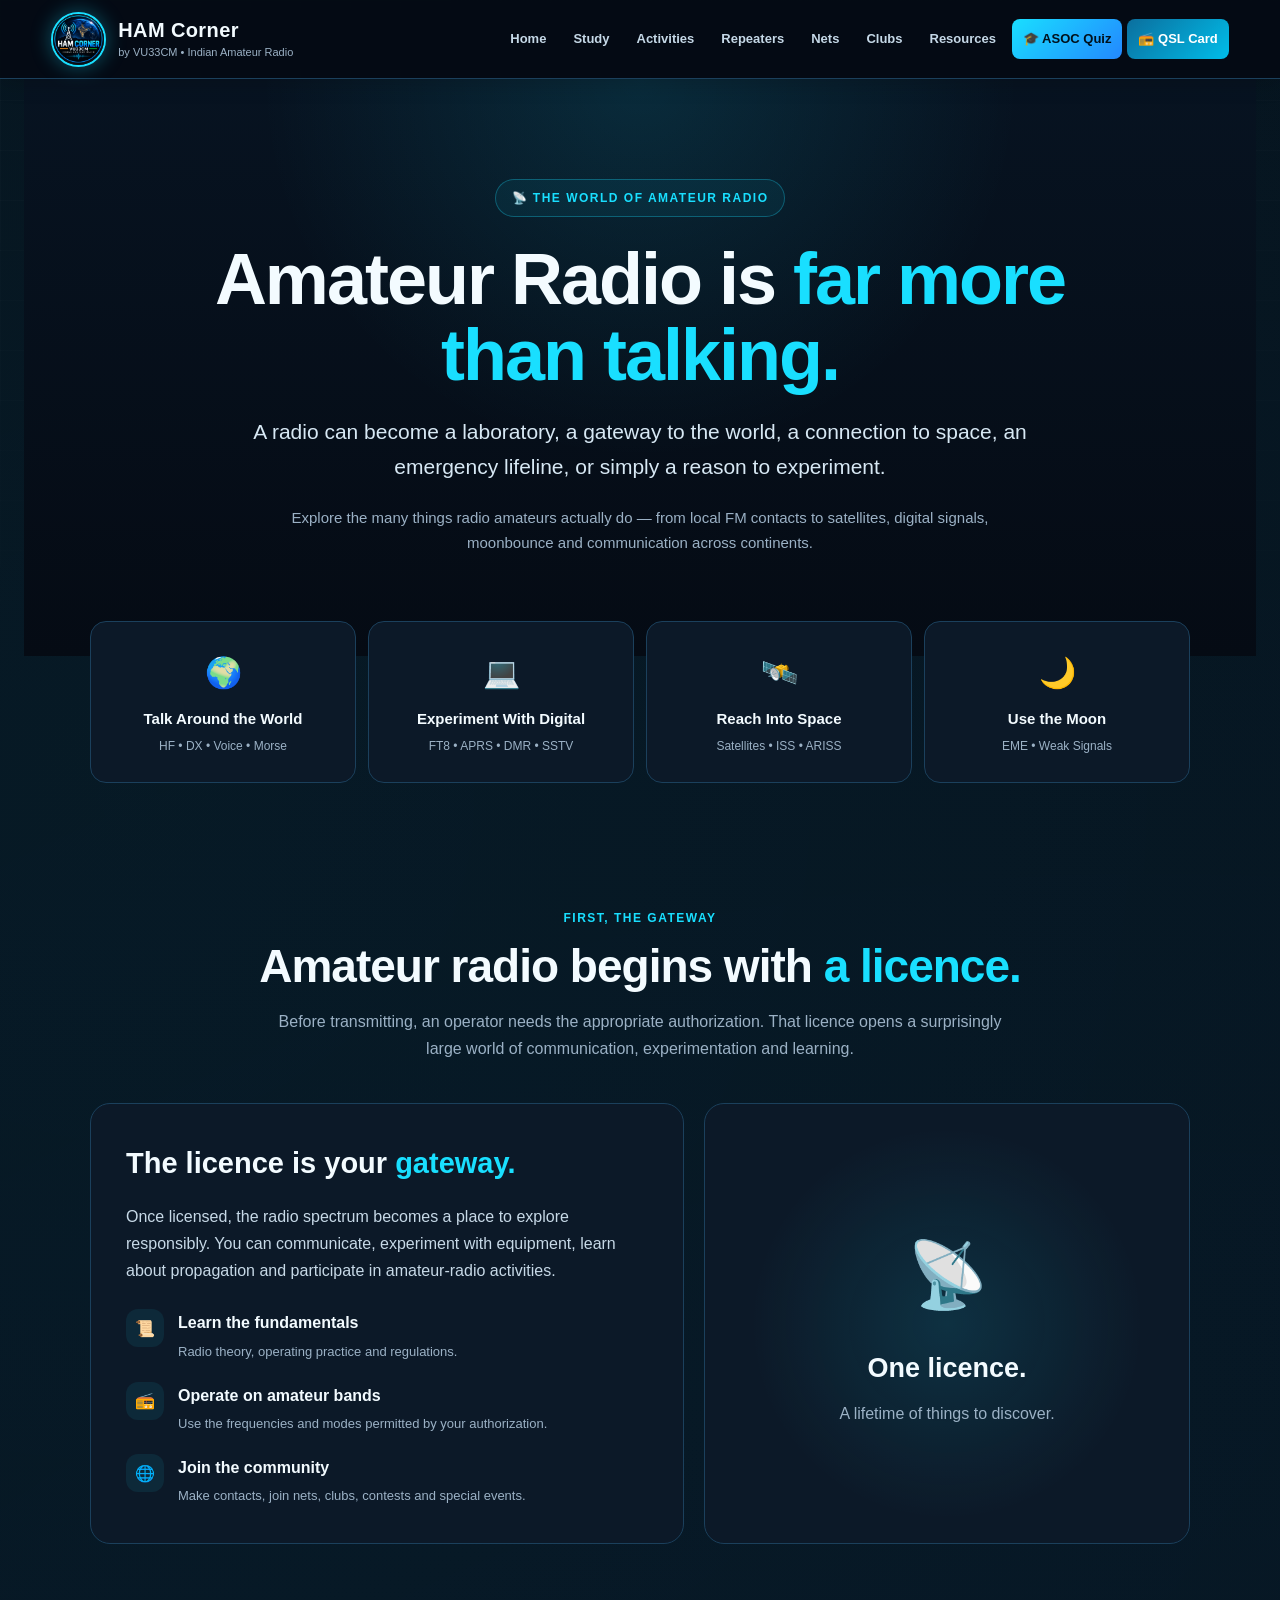
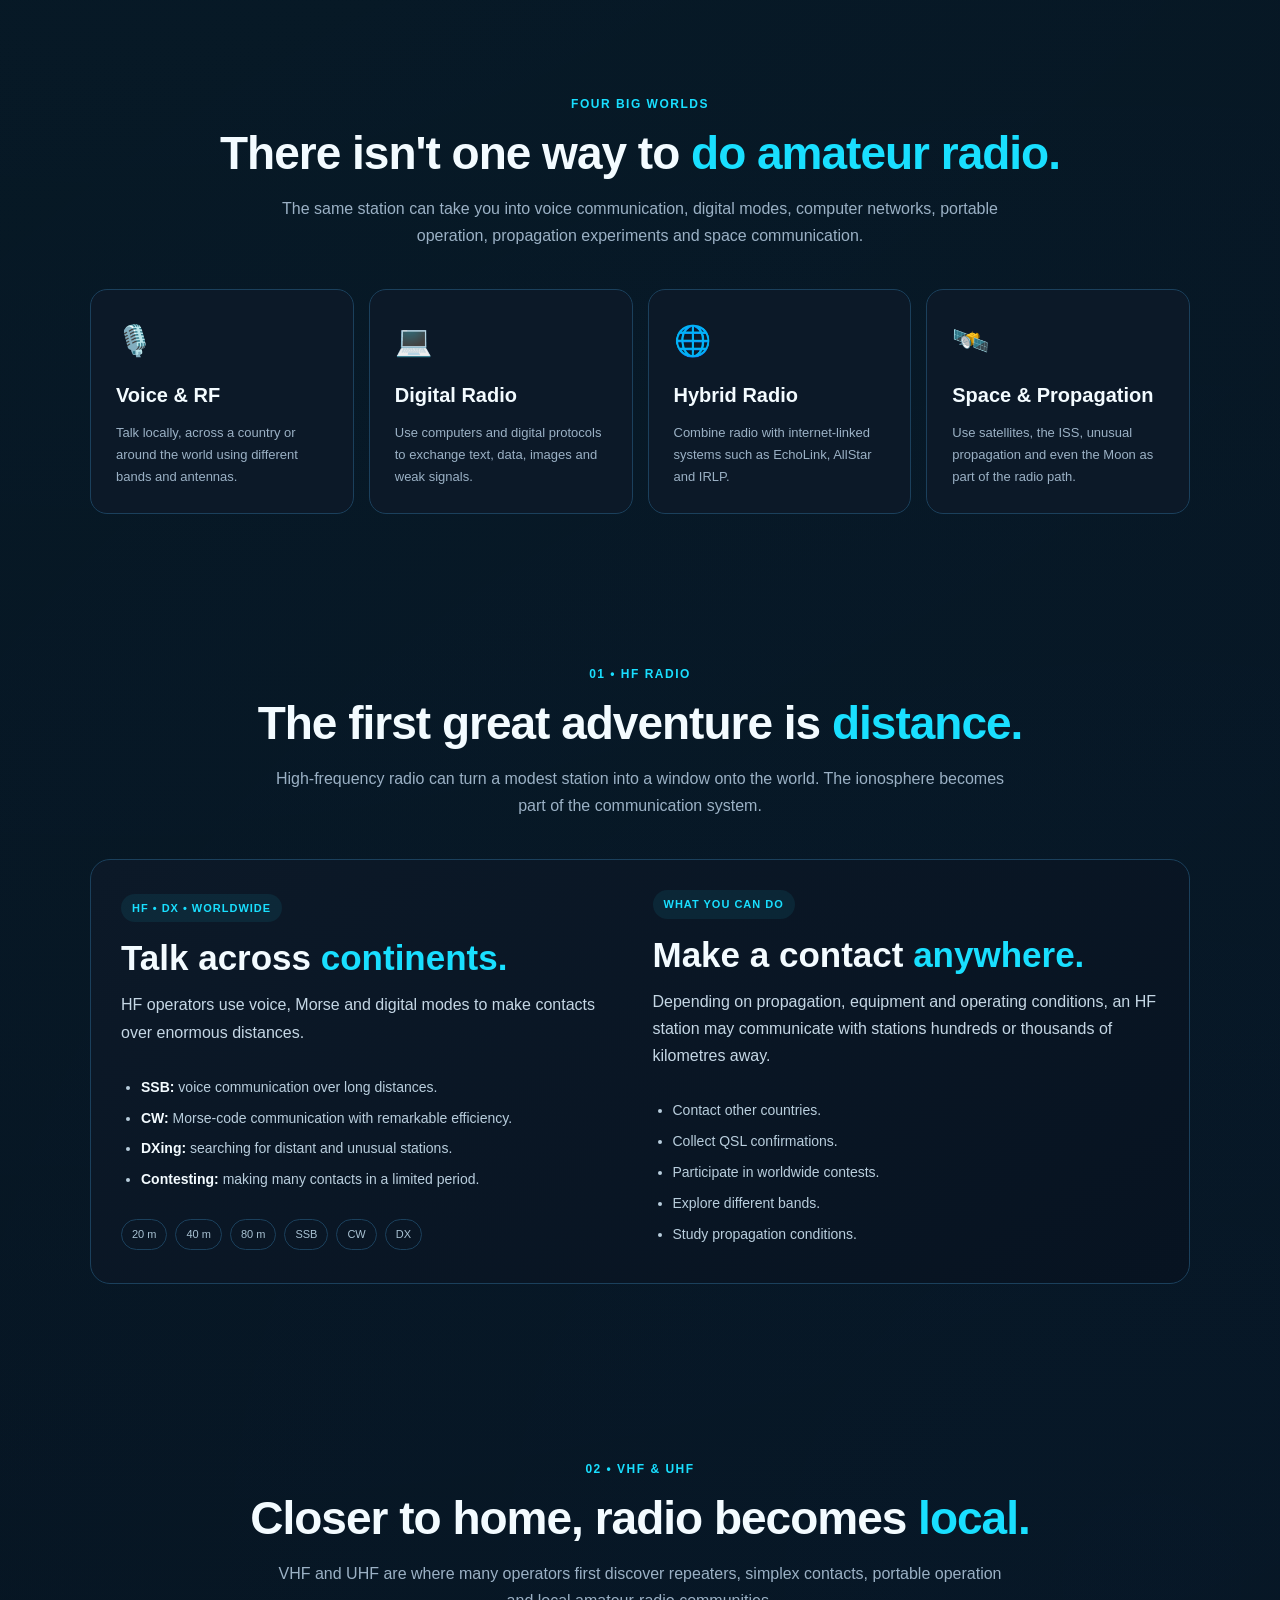
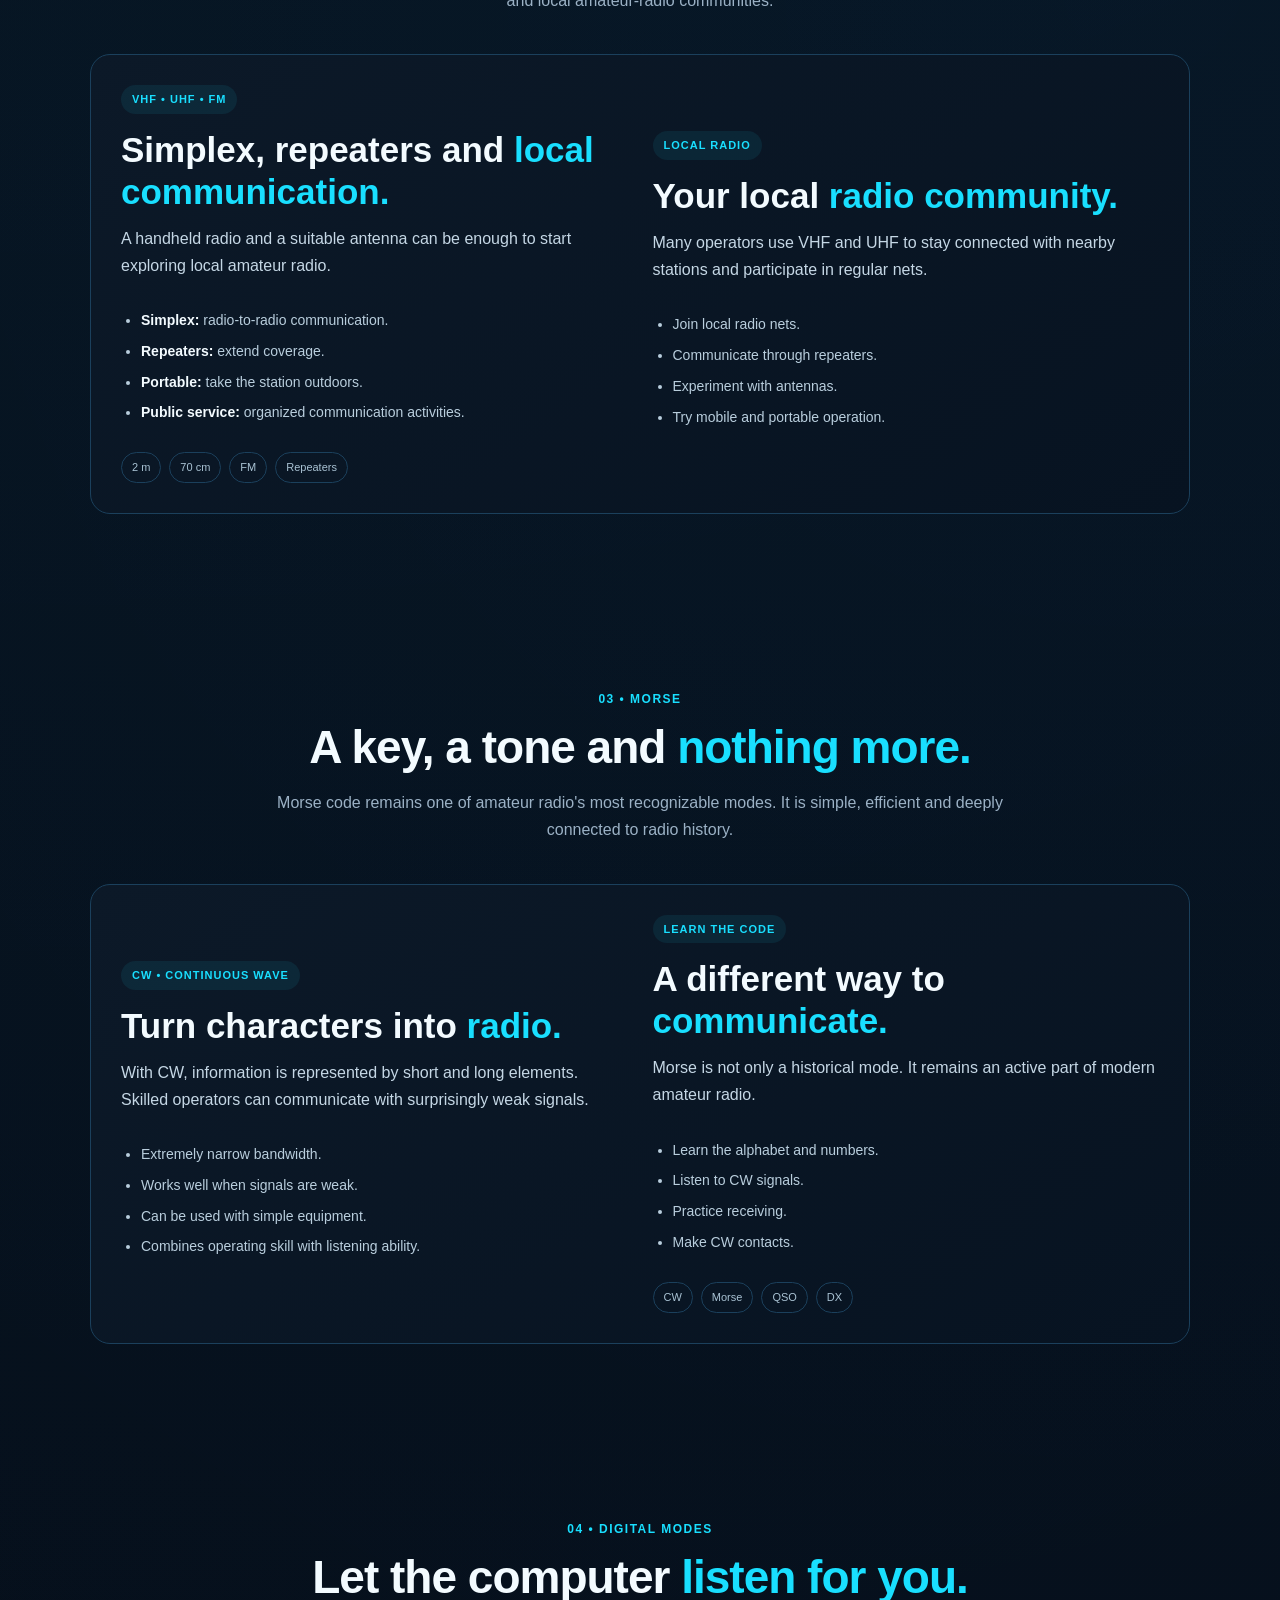
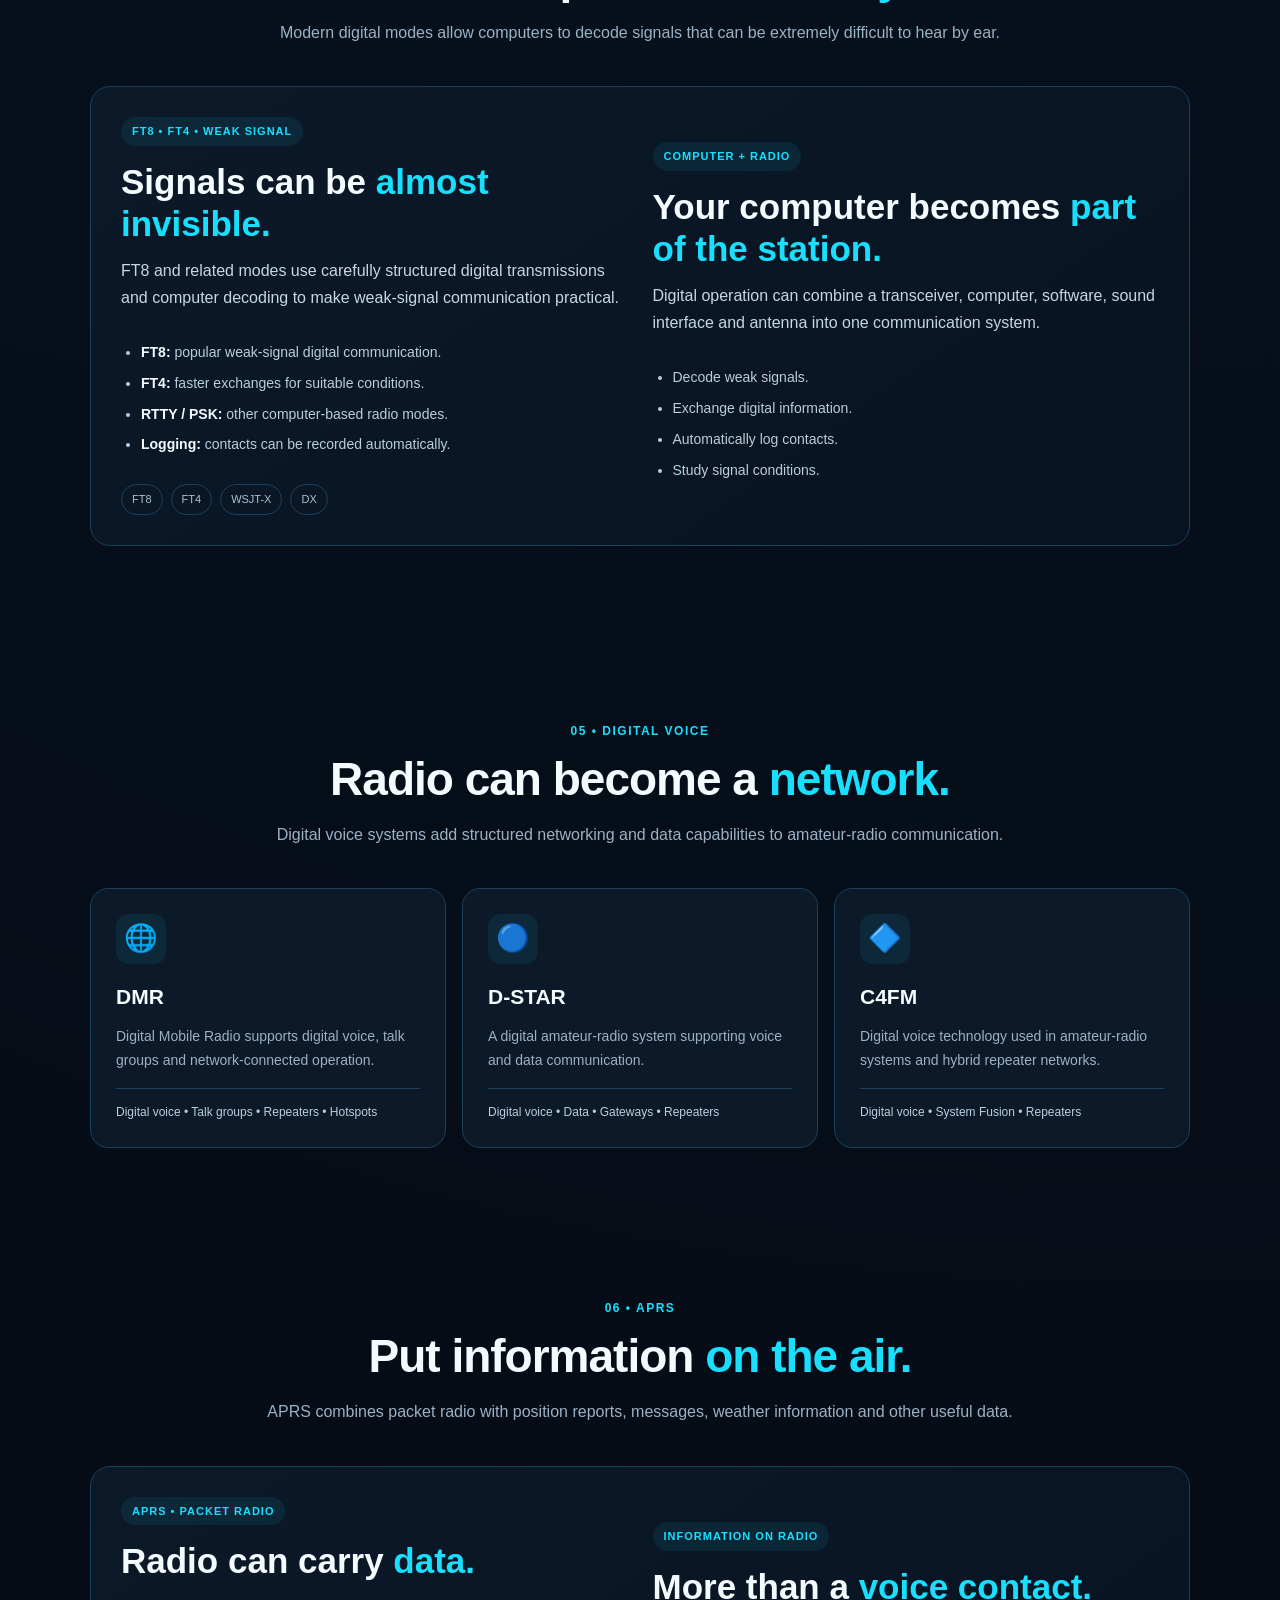
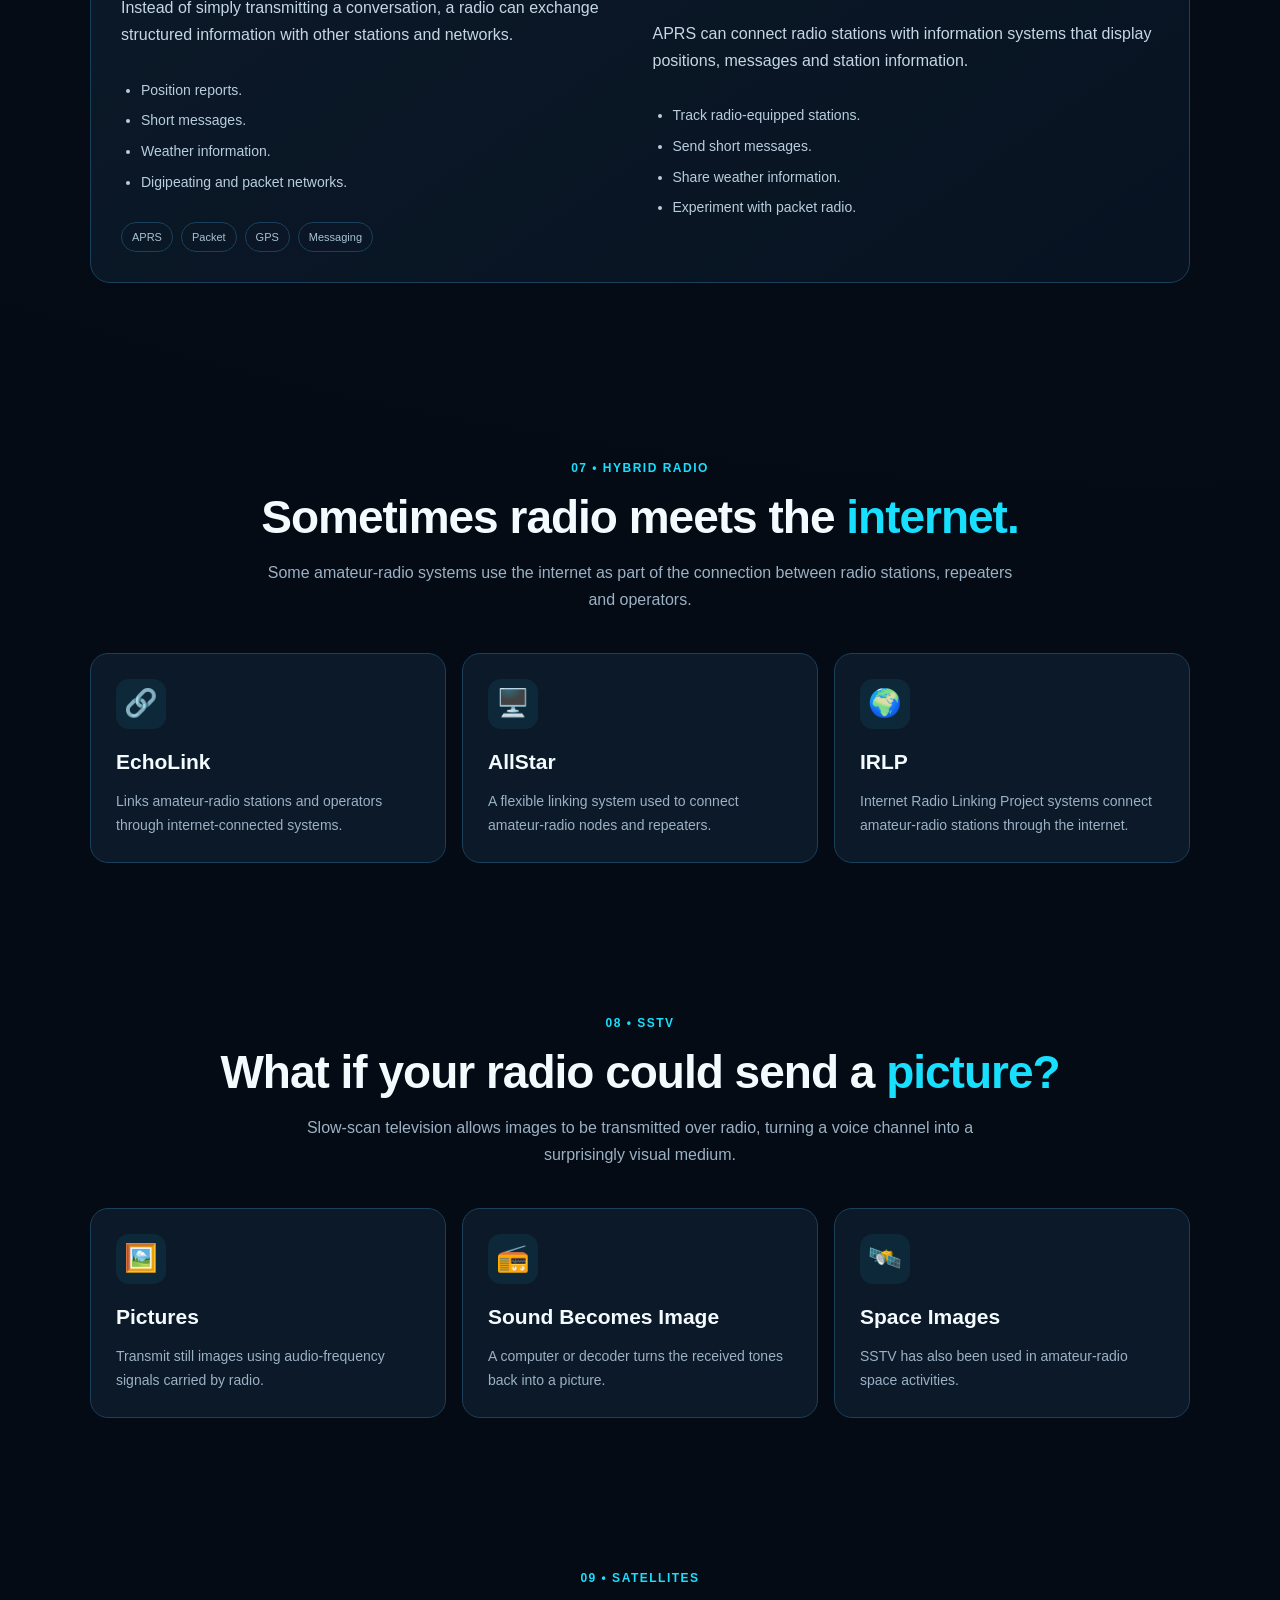
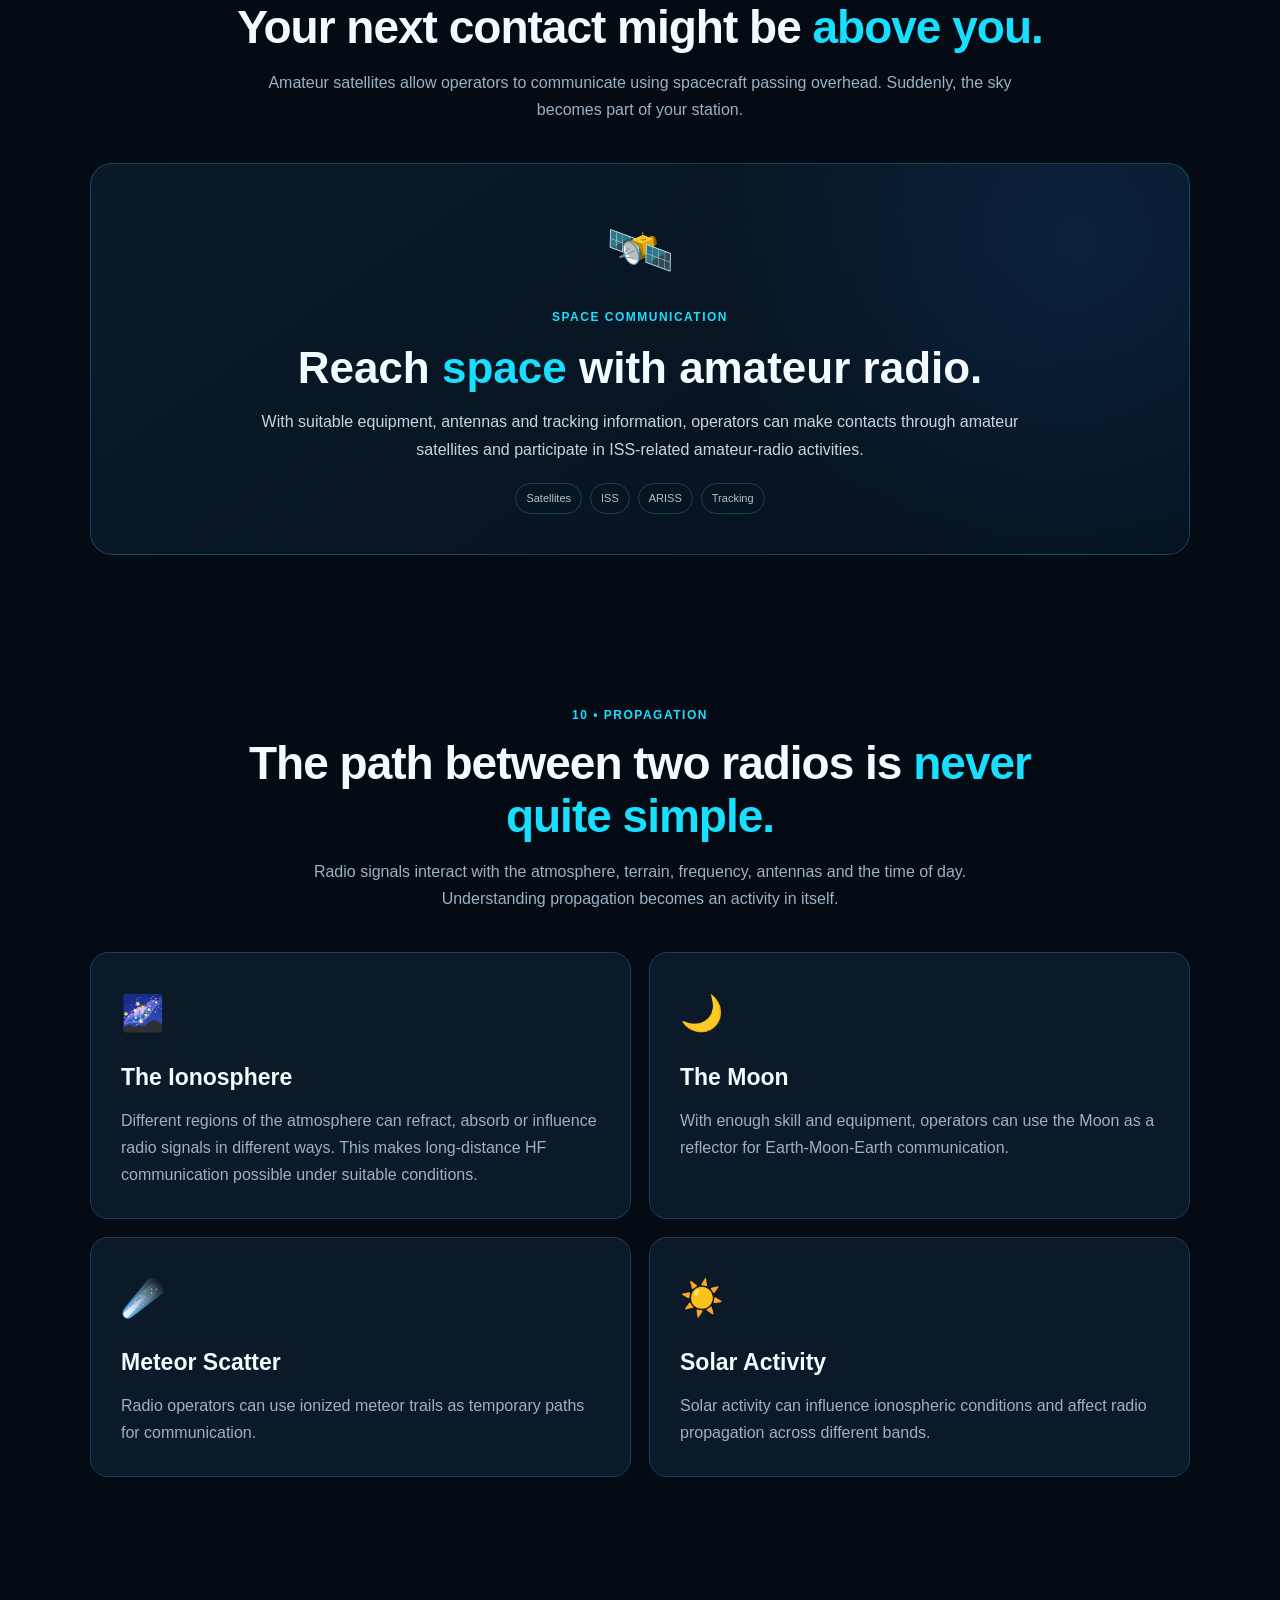
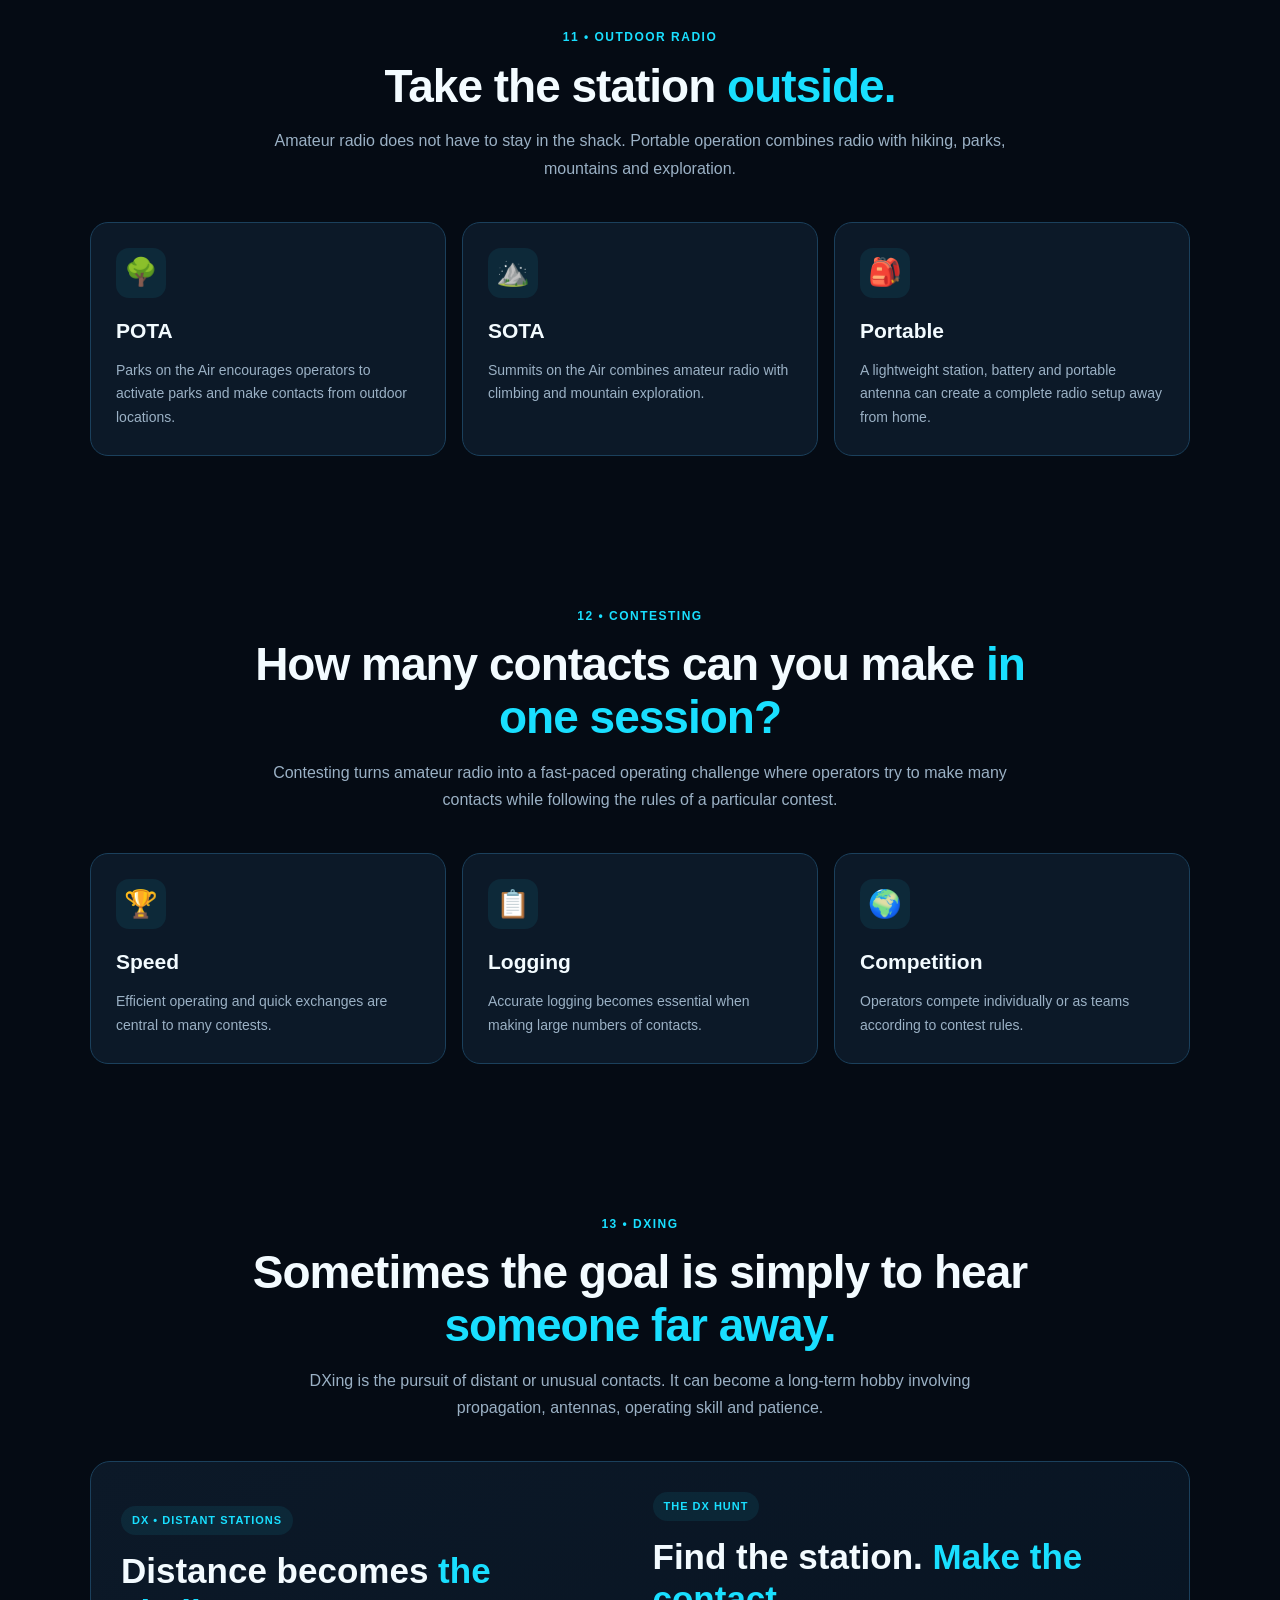
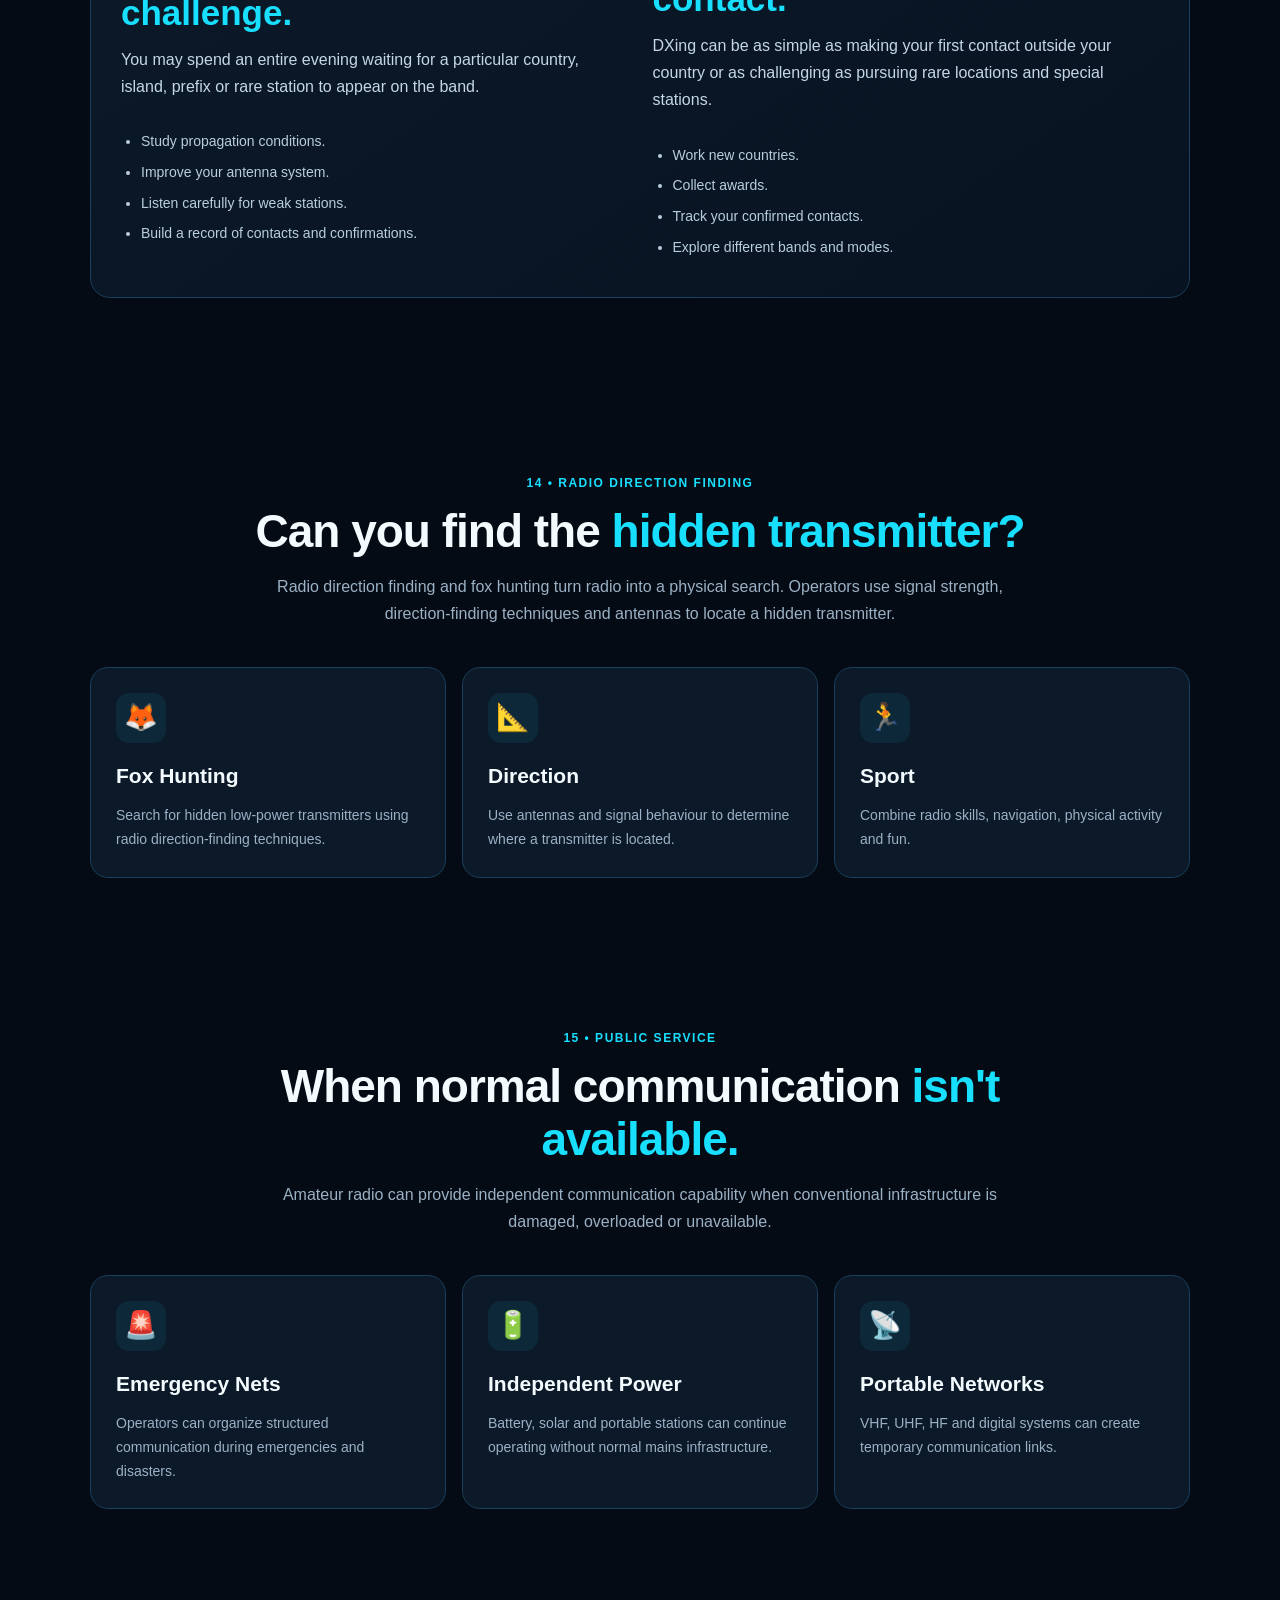
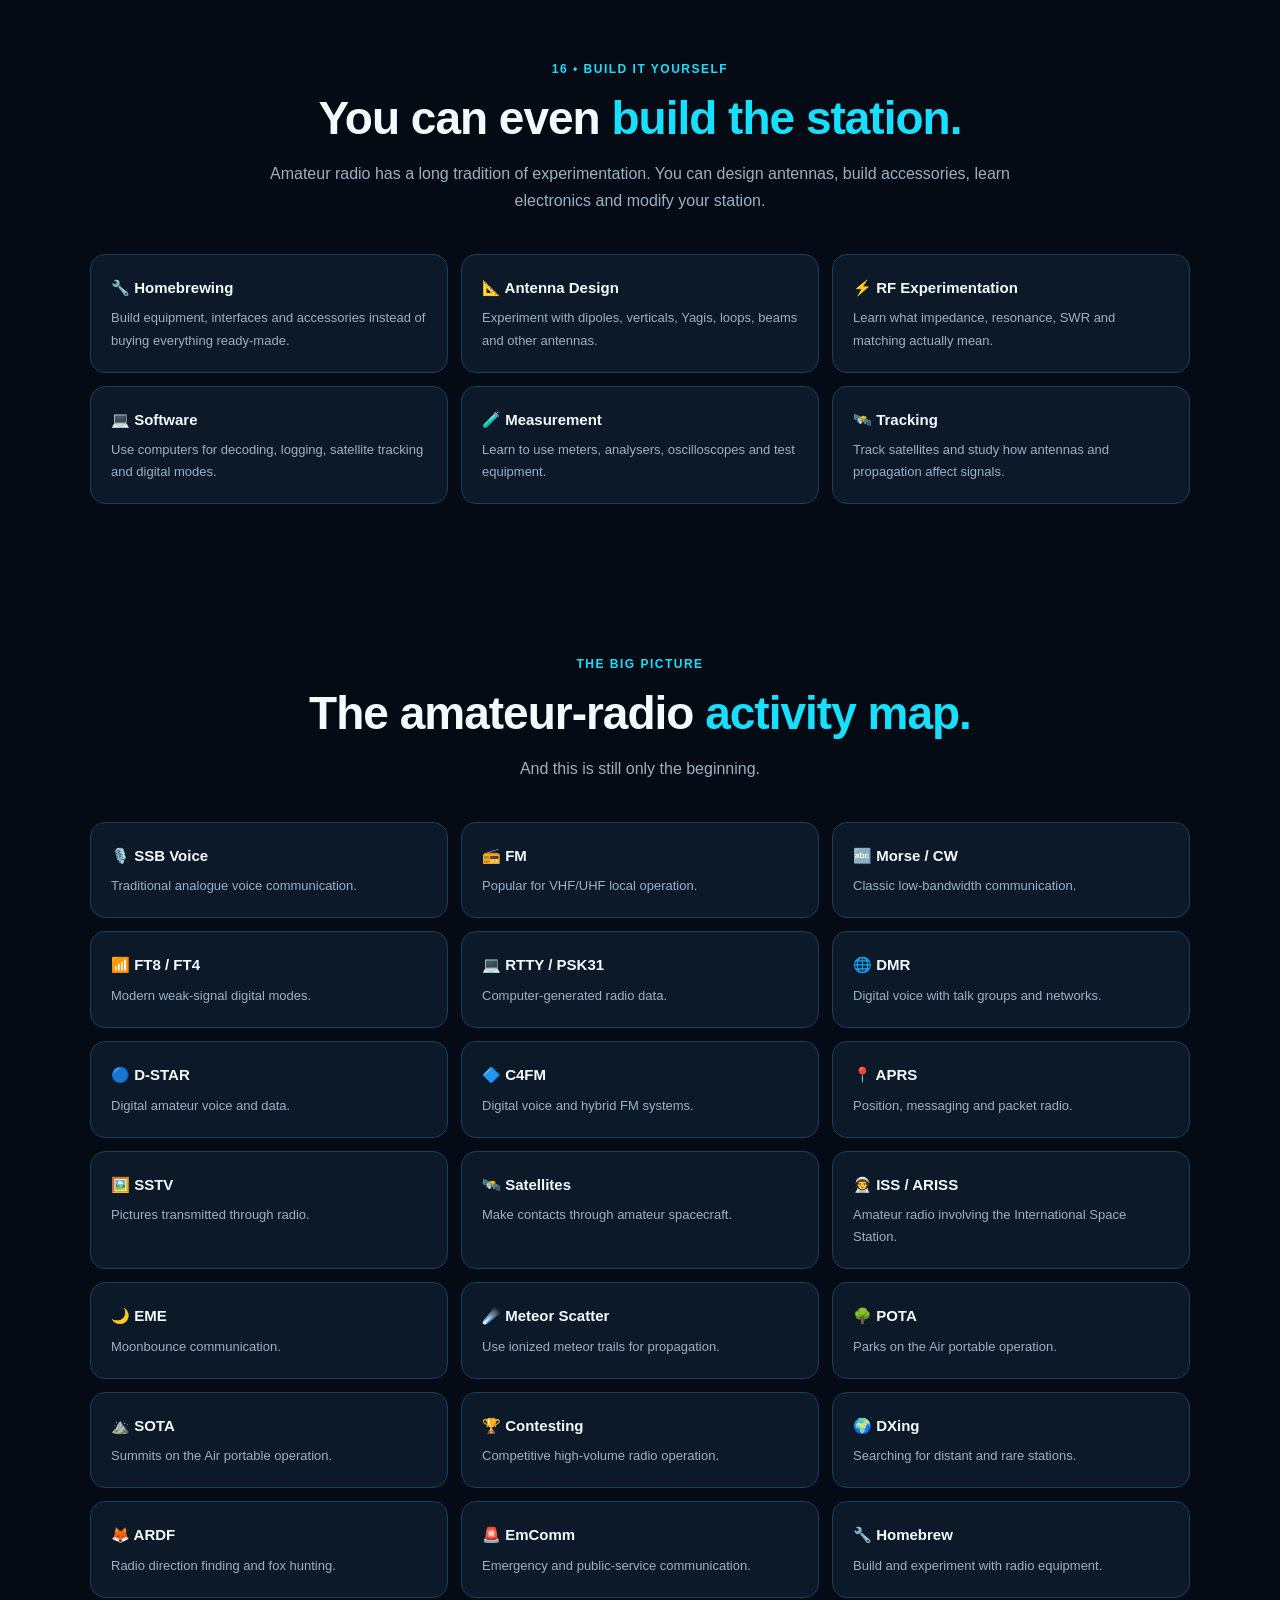
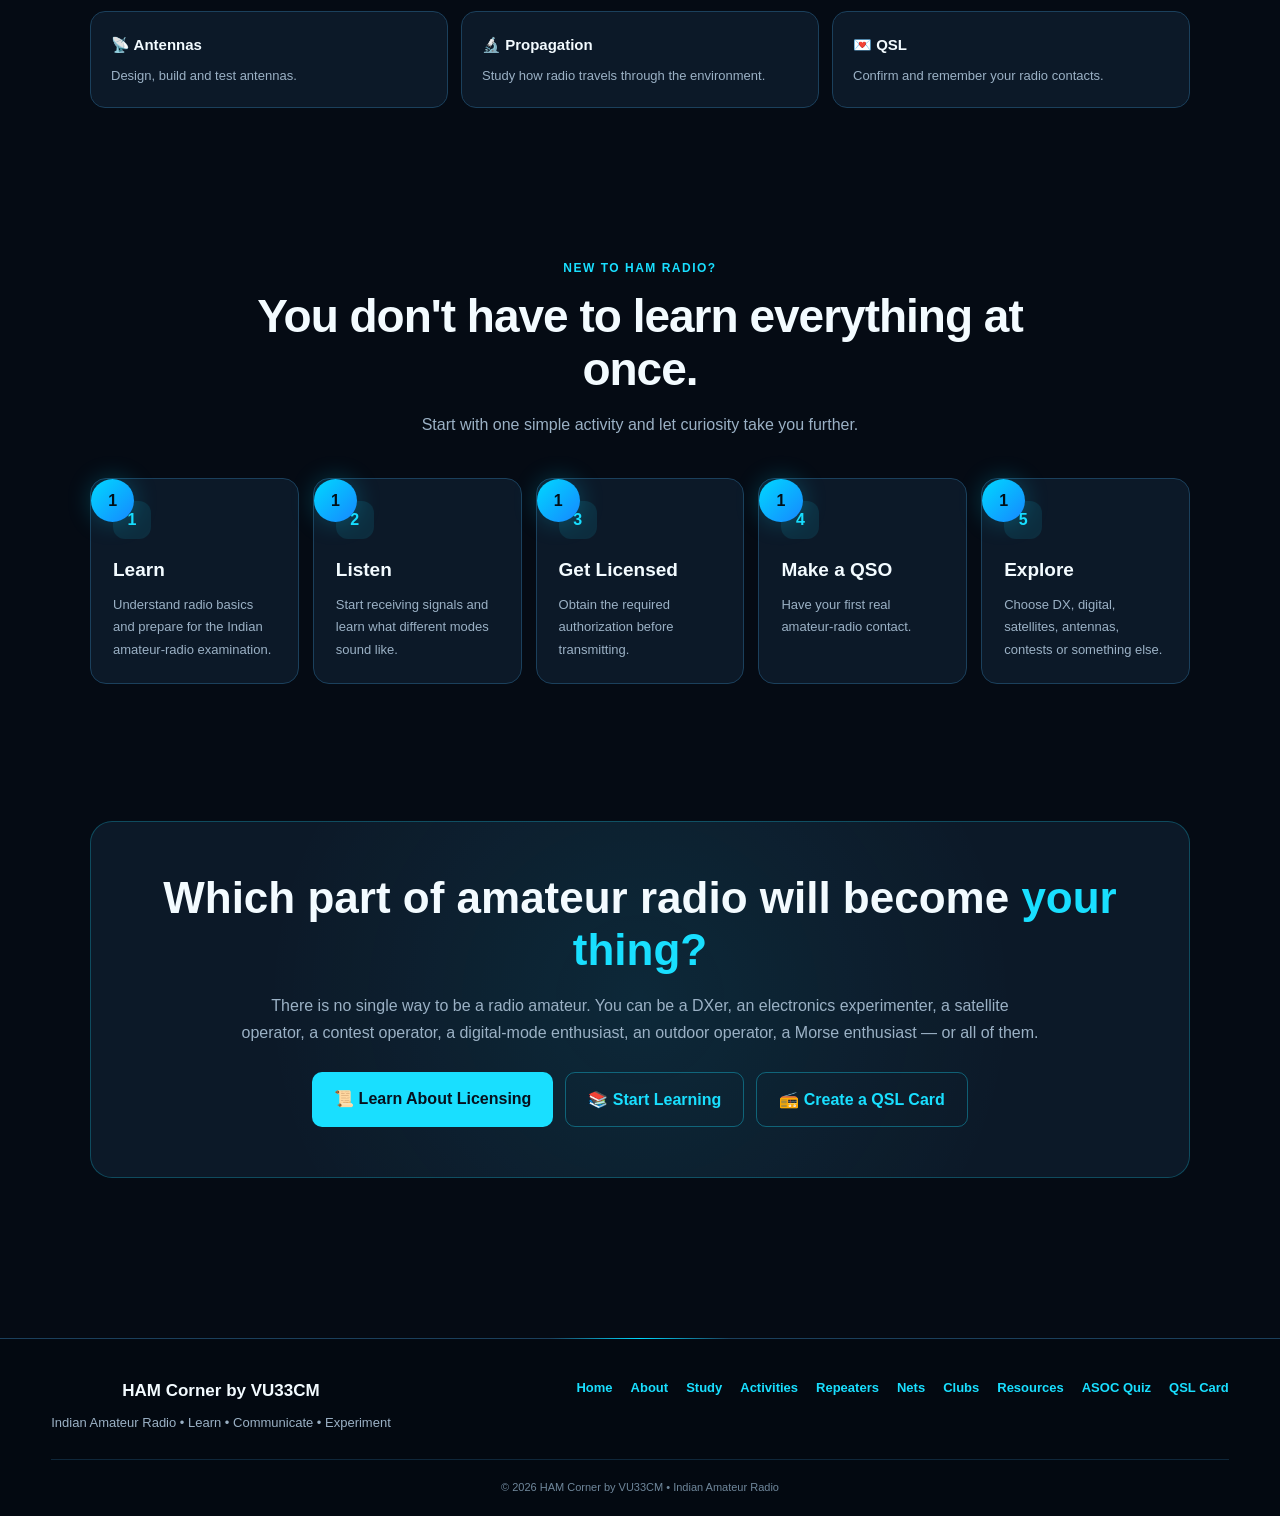
==== commit dc6de110: "Update activities.html" ====
--- a/activities.html
+++ b/activities.html
@@ -1,795 +1,2629 @@
-<!DOCTYPE html><html lang="en"><head><meta charset="UTF-8"><meta name="viewport" content="width=device-width, initial-scale=1.0"><title>Ham Radio Activities & Modes | HAM Corner by VU33CM</title><meta name="description" content="Discover the amazing world of amateur radio activities: HF, VHF, UHF, Morse, FT8, FT4, DMR, APRS, SSTV, satellites, ISS, moonbounce, DXing, contests, POTA, SOTA, emergency communication and more."><link rel="stylesheet" href="css/style.css"><style>
-:root{--activity-bg:#050b14;--activity-bg2:#081525;--activity-card:#0b1928;--activity-card2:#102438;--activity-cyan:#19dfff;--activity-blue:#2388ff;--activity-white:#f3fbff;--activity-muted:#9bb1c5;--activity-border:#1b405c;--activity-green:#36e09b;--activity-orange:#ffb84d}
-*{box-sizing:border-box}
-html{scroll-behavior:smooth}
-body{margin:0;background:radial-gradient(circle at 10% 5%,rgba(25,223,255,.08),transparent 28%),radial-gradient(circle at 90% 20%,rgba(35,136,255,.08),transparent 30%),var(--activity-bg);color:var(--activity-white);font-family:Arial,Helvetica,sans-serif;line-height:1.7;text-rendering:optimizeLegibility;-webkit-font-smoothing:antialiased}
-.activities-page{width:100%;overflow:hidden}
-.activities-hero{position:relative;padding:110px 20px 105px;background:linear-gradient(180deg,rgba(5,11,20,.25),rgba(5,11,20,.97)),radial-gradient(circle at 50% 0%,rgba(25,223,255,.16),transparent 45%);text-align:center;overflow:hidden}
-.activities-hero:before{content:"";position:absolute;left:50%;top:48%;width:720px;height:720px;border:1px solid rgba(25,223,255,.08);border-radius:50%;transform:translate(-50%,-50%);animation:hcOrbit 20s linear infinite;pointer-events:none}
-.activities-hero:after{content:"";position:absolute;left:50%;bottom:0;width:100%;height:180px;transform:translateX(-50%);background:radial-gradient(ellipse at center bottom,rgba(25,223,255,.13),transparent 65%);pointer-events:none}
-@keyframes hcOrbit{from{transform:translate(-50%,-50%) rotate(0)}to{transform:translate(-50%,-50%) rotate(360deg)}}
-.activities-hero-inner{width:min(1100px,94%);margin:auto;position:relative;z-index:2}
-.activities-kicker{display:inline-flex;align-items:center;gap:8px;padding:8px 16px;border:1px solid rgba(25,223,255,.35);border-radius:999px;background:rgba(25,223,255,.06);color:var(--activity-cyan);font-size:12px;font-weight:800;letter-spacing:1.2px;text-transform:uppercase;animation:hcHeroIn .9s cubic-bezier(.16,1,.3,1) .1s both}
-.activities-hero h1{margin:22px 0 18px;font-size:clamp(42px,6vw,72px);line-height:1.02;font-weight:900;letter-spacing:-2px;animation:hcHeroIn 1.15s cubic-bezier(.16,1,.3,1) .2s both}
-.activities-hero h1 span{color:var(--activity-cyan);text-shadow:0 0 18px rgba(25,223,255,.22),0 0 45px rgba(25,223,255,.08)}
-.activities-hero-lead{max-width:820px;margin:0 auto 25px;color:#d7e8f4;font-size:clamp(17px,2vw,21px);animation:hcHeroIn 1.15s cubic-bezier(.16,1,.3,1) .35s both}
-.activities-hero-note{max-width:760px;margin:auto;color:var(--activity-muted);font-size:14px;animation:hcHeroIn 1.15s cubic-bezier(.16,1,.3,1) .5s both}
-@keyframes hcHeroIn{from{opacity:0;transform:translateY(35px);filter:blur(8px)}to{opacity:1;transform:translateY(0);filter:blur(0)}}
-.discovery-bar{width:min(1100px,94%);margin:-35px auto 60px;position:relative;z-index:5;display:grid;grid-template-columns:repeat(4,1fr);gap:1px;background:var(--activity-border);border:1px solid var(--activity-border);border-radius:18px;overflow:hidden;box-shadow:0 25px 70px rgba(0,0,0,.35);animation:hcDiscovery 1.1s cubic-bezier(.16,1,.3,1) .65s both}
-@keyframes hcDiscovery{from{opacity:0;transform:translateY(45px) scale(.97)}to{opacity:1;transform:translateY(0) scale(1)}}
-.discovery-item{position:relative;padding:24px 18px;background:rgba(11,25,40,.96);text-align:center;overflow:hidden;transition:background .35s ease,transform .35s ease}
-.discovery-item:after{content:"";position:absolute;left:-100%;bottom:0;width:100%;height:2px;background:linear-gradient(90deg,transparent,var(--activity-cyan),transparent);transition:left .55s ease}
-.discovery-item:hover{transform:translateY(-4px);background:rgba(16,36,56,.98)}
-.discovery-item:hover:after{left:100%}
-.discovery-icon{font-size:28px;margin-bottom:7px;transition:transform .35s ease,filter .35s ease}
-.discovery-item:hover .discovery-icon{transform:scale(1.15);filter:drop-shadow(0 0 10px rgba(25,223,255,.4))}
-.discovery-item strong{display:block;font-size:15px}
-.discovery-item span{display:block;margin-top:4px;color:var(--activity-muted);font-size:12px}
-.activity-section{width:min(1120px,92%);margin:0 auto;padding:85px 0;position:relative;isolation:isolate}
-.activity-section:before{content:"";position:absolute;left:50%;top:0;width:1px;height:100%;background:linear-gradient(to bottom,transparent,rgba(25,223,255,.06) 20%,rgba(25,223,255,.08) 50%,transparent 85%);transform:translateX(-50%);pointer-events:none;z-index:-1}
-.activity-heading{max-width:850px;margin:0 auto 42px;text-align:center;opacity:0;transform:translateY(45px);transition:opacity 1s cubic-bezier(.16,1,.3,1),transform 1s cubic-bezier(.16,1,.3,1)}
-.activity-heading.is-visible{opacity:1;transform:translateY(0)}
-.activity-eyebrow{color:var(--activity-cyan);font-size:12px;font-weight:900;letter-spacing:1.5px;text-transform:uppercase}
-.activity-heading h2{margin:10px 0 14px;font-size:clamp(32px,4vw,48px);line-height:1.1;font-weight:900;letter-spacing:-1px}
-.activity-heading h2 span{color:var(--activity-cyan)}
-.activity-heading h2:after{content:"";display:block;width:0;height:3px;margin-top:15px;border-radius:999px;background:linear-gradient(90deg,var(--activity-cyan),var(--activity-blue));box-shadow:0 0 14px rgba(25,223,255,.35);transition:width 1s cubic-bezier(.16,1,.3,1) .35s}
-.activity-heading.is-visible h2:after{width:58px}
-.activity-heading p{margin:auto;color:var(--activity-muted);font-size:16px}
-.license-feature{display:grid;grid-template-columns:1.1fr .9fr;gap:28px;align-items:stretch;opacity:0;transform:translateY(60px) scale(.98);transition:opacity 1.1s cubic-bezier(.16,1,.3,1),transform 1.1s cubic-bezier(.16,1,.3,1)}
-.license-feature.is-visible{opacity:1;transform:translateY(0) scale(1)}
-.license-panel{padding:38px;border:1px solid rgba(25,223,255,.25);border-radius:22px;background:linear-gradient(145deg,rgba(16,36,56,.98),rgba(7,21,34,.98));box-shadow:0 20px 55px rgba(0,0,0,.25)}
-.license-panel h3{margin:0 0 15px;font-size:30px;line-height:1.2}
-.license-panel h3 span{color:var(--activity-cyan)}
-.license-panel p{color:#c7d9e7}
-.license-points{display:grid;gap:12px;margin-top:24px}
-.license-point{display:flex;gap:12px;align-items:flex-start}
-.license-point-icon{flex:0 0 34px;width:34px;height:34px;display:grid;place-items:center;border-radius:10px;background:rgba(25,223,255,.1);color:var(--activity-cyan)}
-.license-point strong{display:block;margin-bottom:2px}
-.license-point span{color:var(--activity-muted);font-size:13px}
-.license-visual{min-height:100%;border-radius:22px;padding:35px;display:flex;flex-direction:column;justify-content:center;background:radial-gradient(circle at 50% 35%,rgba(25,223,255,.18),transparent 38%),#071522;border:1px solid var(--activity-border);text-align:center}
-.license-orbit{font-size:70px;margin-bottom:12px;animation:hcFloat 5s ease-in-out infinite}
-@keyframes hcFloat{0%,100%{transform:translateY(0)}50%{transform:translateY(-9px)}}
-.license-visual h3{margin:0 0 8px;font-size:27px}
-.license-visual p{margin:0;color:var(--activity-muted);font-size:14px}
-.category-grid{display:grid;grid-template-columns:repeat(4,1fr);gap:16px}
-.category-card{padding:25px 20px;border:1px solid var(--activity-border);border-radius:17px;background:var(--activity-card);opacity:0;transform:translateY(45px) scale(.96);transition:opacity .8s cubic-bezier(.16,1,.3,1),transform .8s cubic-bezier(.16,1,.3,1),border-color .3s ease,background .3s ease}
-.category-grid.is-visible .category-card{opacity:1;transform:translateY(0) scale(1)}
-.category-grid.is-visible .category-card:nth-child(1){transition-delay:.05s}
-.category-grid.is-visible .category-card:nth-child(2){transition-delay:.15s}
-.category-grid.is-visible .category-card:nth-child(3){transition-delay:.25s}
-.category-grid.is-visible .category-card:nth-child(4){transition-delay:.35s}
-.category-card:hover{transform:translateY(-8px) scale(1.015);border-color:rgba(25,223,255,.5);background:var(--activity-card2)}
-.category-card .category-icon{font-size:31px;margin-bottom:12px}
-.category-card h3{margin:0 0 8px;font-size:20px}
-.category-card p{margin:0;color:var(--activity-muted);font-size:13px}
-.activity-card{display:grid;grid-template-columns:.9fr 1.1fr;gap:35px;margin:35px 0;padding:22px;border:1px solid var(--activity-border);border-radius:24px;background:linear-gradient(145deg,rgba(11,25,40,.98),rgba(7,18,30,.98));overflow:hidden;box-shadow:0 15px 45px rgba(0,0,0,.18);opacity:0;transform:translateY(65px) scale(.975);transition:opacity 1.05s cubic-bezier(.16,1,.3,1),transform 1.05s cubic-bezier(.16,1,.3,1),border-color .35s ease,box-shadow .35s ease}
-.activity-card.is-visible{opacity:1;transform:translateY(0) scale(1)}
-.activity-card:hover{border-color:rgba(25,223,255,.32);box-shadow:0 24px 65px rgba(0,0,0,.28),0 0 30px rgba(25,223,255,.035)}
-.activity-card.reverse{grid-template-columns:1.1fr .9fr}
-.activity-card.reverse .activity-image{order:2}
-.activity-image{min-height:320px;overflow:hidden;border-radius:17px;background:#071522;position:relative}
-.activity-image:after{content:"";position:absolute;inset:0;background:linear-gradient(135deg,rgba(25,223,255,.1),transparent 40%,rgba(35,136,255,.08));opacity:0;transition:opacity .7s ease;pointer-events:none}
-.activity-card.is-visible .activity-image:after{opacity:1}
-.activity-image img{width:100%;height:100%;min-height:320px;display:block;object-fit:cover;transform:scale(1.08);transition:transform 1.5s cubic-bezier(.16,1,.3,1)}
-.activity-card.is-visible .activity-image img{transform:scale(1)}
-.activity-card:hover .activity-image img{transform:scale(1.055)}
-.activity-content{display:flex;flex-direction:column;justify-content:center;padding:20px}
-.activity-content>*{opacity:0;transform:translateY(18px);transition:opacity .7s ease,transform .7s cubic-bezier(.16,1,.3,1)}
-.activity-card.is-visible .activity-content>*{opacity:1;transform:translateY(0)}
-.activity-card.is-visible .activity-number{transition-delay:.18s}
-.activity-card.is-visible .activity-content h3{transition-delay:.28s}
-.activity-card.is-visible .activity-content p{transition-delay:.38s}
-.activity-card.is-visible .activity-content ul{transition-delay:.48s}
-.activity-card.is-visible .activity-tag-row{transition-delay:.58s}
-.activity-number{display:inline-flex;width:fit-content;padding:5px 10px;border-radius:999px;background:rgba(25,223,255,.08);color:var(--activity-cyan);font-size:11px;font-weight:900;letter-spacing:1px}
-.activity-content h3{margin:12px 0 10px;font-size:clamp(26px,3vw,35px);line-height:1.12;font-weight:900}
-.activity-content h3 span{color:var(--activity-cyan)}
-.activity-content p{margin:0 0 15px;color:#c5d7e5;font-size:15px}
-.activity-content ul{margin:8px 0 0;padding-left:20px}
-.activity-content li{margin:6px 0;color:#b9cedd;font-size:14px}
-.activity-content li strong{color:#edf8ff}
-.activity-tag-row{display:flex;flex-wrap:wrap;gap:7px;margin-top:18px}
-.activity-tag{padding:5px 10px;border:1px solid var(--activity-border);border-radius:999px;color:#a9c2d3;font-size:11px}
-.mode-grid{display:grid;grid-template-columns:repeat(3,1fr);gap:18px}
-.mode-card{padding:24px;border:1px solid var(--activity-border);border-radius:18px;background:var(--activity-card);opacity:0;transform:translateY(40px) scale(.96);transition:opacity .75s cubic-bezier(.16,1,.3,1),transform .75s cubic-bezier(.16,1,.3,1),border-color .3s ease,box-shadow .3s ease}
-.mode-grid.is-visible .mode-card{opacity:1;transform:translateY(0) scale(1)}
-.mode-grid.is-visible .mode-card:nth-child(1){transition-delay:.05s}
-.mode-grid.is-visible .mode-card:nth-child(2){transition-delay:.12s}
-.mode-grid.is-visible .mode-card:nth-child(3){transition-delay:.19s}
-.mode-grid.is-visible .mode-card:nth-child(4){transition-delay:.26s}
-.mode-grid.is-visible .mode-card:nth-child(5){transition-delay:.33s}
-.mode-grid.is-visible .mode-card:nth-child(6){transition-delay:.4s}
-.mode-card:hover{transform:translateY(-7px) scale(1.015);border-color:rgba(25,223,255,.5);box-shadow:0 18px 40px rgba(0,0,0,.24)}
-.mode-icon{width:52px;height:52px;display:grid;place-items:center;margin-bottom:14px;border-radius:14px;background:rgba(25,223,255,.08);font-size:27px;transition:transform .35s ease,box-shadow .35s ease}
-.mode-card:hover .mode-icon{transform:scale(1.1) rotate(-3deg);box-shadow:0 0 22px rgba(25,223,255,.1)}
-.mode-card h3{margin:0 0 8px;font-size:21px}
-.mode-card p{margin:0;color:var(--activity-muted);font-size:13px}
-.mode-card .mode-detail{margin-top:14px;padding-top:13px;border-top:1px solid rgba(27,64,92,.6);color:#b9cfdf;font-size:12px}
-.space-feature{position:relative;border:1px solid rgba(25,223,255,.25);border-radius:25px;overflow:hidden;background:#050b14;opacity:0;transform:translateY(70px) scale(.97);transition:opacity 1.2s cubic-bezier(.16,1,.3,1),transform 1.2s cubic-bezier(.16,1,.3,1)}
-.space-feature.is-visible{opacity:1;transform:translateY(0) scale(1)}
-.space-feature-image{height:390px;position:relative;overflow:hidden}
-.space-feature-image img{width:100%;height:100%;object-fit:cover;display:block;transform:scale(1.08);transition:transform 2s cubic-bezier(.16,1,.3,1)}
-.space-feature.is-visible .space-feature-image img{transform:scale(1)}
-.space-feature:hover .space-feature-image img{transform:scale(1.035)}
-.space-feature-overlay{position:absolute;inset:0;background:linear-gradient(90deg,rgba(5,11,20,.95),rgba(5,11,20,.55),rgba(5,11,20,.15))}
-.space-feature-content{position:absolute;left:0;top:0;width:min(610px,80%);height:100%;display:flex;flex-direction:column;justify-content:center;padding:45px;opacity:0;transform:translateX(-35px);transition:opacity 1s cubic-bezier(.16,1,.3,1) .2s,transform 1s cubic-bezier(.16,1,.3,1) .2s}
-.space-feature.is-visible .space-feature-content{opacity:1;transform:translateX(0)}
-.space-feature-content h3{margin:10px 0 12px;font-size:clamp(30px,4vw,45px);line-height:1.08}
-.space-feature-content h3 span{color:var(--activity-cyan)}
-.space-feature-content p{color:#d0e0eb}
-.science-grid{display:grid;grid-template-columns:repeat(2,1fr);gap:20px}
-.science-card{opacity:0;transform:translateY(45px) scale(.97);transition:opacity .9s cubic-bezier(.16,1,.3,1),transform .9s cubic-bezier(.16,1,.3,1),border-color .3s ease}
-.science-grid.is-visible .science-card{opacity:1;transform:translateY(0) scale(1)}
-.science-grid.is-visible .science-card:nth-child(1){transition-delay:.08s}
-.science-grid.is-visible .science-card:nth-child(2){transition-delay:.22s}
-.science-card:hover{border-color:rgba(25,223,255,.35)}
-.science-card img{transition:transform 1s cubic-bezier(.16,1,.3,1)}
-.science-card:hover img{transform:scale(1.045)}
-.matrix{display:grid;grid-template-columns:repeat(3,1fr);gap:14px}
-.matrix-item{opacity:0;transform:translateY(30px);transition:opacity .65s ease,transform .65s cubic-bezier(.16,1,.3,1),border-color .3s ease}
-.matrix.is-visible .matrix-item{opacity:1;transform:translateY(0)}
-.matrix.is-visible .matrix-item:nth-child(1){transition-delay:.04s}
-.matrix.is-visible .matrix-item:nth-child(2){transition-delay:.09s}
-.matrix.is-visible .matrix-item:nth-child(3){transition-delay:.14s}
-.matrix.is-visible .matrix-item:nth-child(4){transition-delay:.19s}
-.matrix.is-visible .matrix-item:nth-child(5){transition-delay:.24s}
-.matrix.is-visible .matrix-item:nth-child(6){transition-delay:.29s}
-.matrix-item:hover{transform:translateY(-5px);border-color:rgba(25,223,255,.38)}
-.beginner-path{position:relative;display:grid;grid-template-columns:repeat(5,1fr);gap:14px}
-.beginner-path:before{content:"";position:absolute;left:5%;right:5%;top:50%;height:1px;background:linear-gradient(90deg,transparent,rgba(25,223,255,.25),transparent);pointer-events:none}
-.step{opacity:0;transform:translateY(35px) scale(.96);transition:opacity .7s cubic-bezier(.16,1,.3,1),transform .7s cubic-bezier(.16,1,.3,1),border-color .3s ease}
-.beginner-path.is-visible .step{opacity:1;transform:translateY(0) scale(1)}
-.beginner-path.is-visible .step:nth-child(1){transition-delay:.05s}
-.beginner-path.is-visible .step:nth-child(2){transition-delay:.15s}
-.beginner-path.is-visible .step:nth-child(3){transition-delay:.25s}
-.beginner-path.is-visible .step:nth-child(4){transition-delay:.35s}
-.beginner-path.is-visible .step:nth-child(5){transition-delay:.45s}
-.step:hover{transform:translateY(-7px) scale(1.015);border-color:rgba(25,223,255,.4)}
-.step-number{transition:transform .35s ease,box-shadow .35s ease}
-.step:hover .step-number{transform:scale(1.12);box-shadow:0 0 22px rgba(25,223,255,.2)}
-.activities-cta{opacity:0;transform:translateY(65px) scale(.97);transition:opacity 1.1s cubic-bezier(.16,1,.3,1),transform 1.1s cubic-bezier(.16,1,.3,1)}
-.activities-cta.is-visible{opacity:1;transform:translateY(0) scale(1)}
-.activities-cta{position:relative;overflow:hidden}
-.activities-cta:before{content:"";position:absolute;inset:-1px;border-radius:inherit;border:1px solid transparent;pointer-events:none;transition:border-color 1s ease}
-.activities-cta.is-visible:before{border-color:rgba(25,223,255,.18)}
-.image-credit{opacity:0;transform:translateY(35px);transition:opacity .8s ease,transform .8s ease}
-.image-credit.is-visible{opacity:1;transform:translateY(0)}
-.hc-signal-line{width:min(700px,70%);height:2px;margin:5px auto;position:relative;overflow:hidden;opacity:.45;background:linear-gradient(90deg,transparent,rgba(25,223,255,.2),transparent)}
-.hc-signal-line:after{content:"";position:absolute;left:-20%;top:0;width:20%;height:100%;background:linear-gradient(90deg,transparent,var(--activity-cyan),transparent);animation:hcSignal 3s linear infinite}
-@keyframes hcSignal{from{left:-20%}to{left:120%}}
-.hc-scroll-progress{position:fixed;left:0;top:0;width:100%;height:3px;z-index:99999;pointer-events:none;background:transparent}
-.hc-scroll-progress-bar{width:0;height:100%;background:linear-gradient(90deg,var(--activity-cyan),var(--activity-blue));box-shadow:0 0 12px rgba(25,223,255,.45)}
+<!DOCTYPE html>
+<html lang="en">
+<head>
+<meta charset="UTF-8">
+<meta name="viewport" content="width=device-width, initial-scale=1.0">
+
+<title>Ham Radio Activities & Modes | HAM Corner by VU33CM</title>
+
+<meta name="description" content="Explore amateur radio activities including HF, VHF, UHF, Morse, FT8, FT4, DMR, APRS, SSTV, satellites, ISS, DXing, contests, POTA, SOTA, emergency communication and experimentation.">
+
+<link rel="stylesheet" href="css/style.css">
+
+<style>
+:root{
+    --bg:#050b14;
+    --bg2:#081525;
+    --card:#0c1928;
+    --card2:#102438;
+    --cyan:#19dfff;
+    --blue:#2388ff;
+    --white:#f3fbff;
+    --muted:#9bb1c5;
+    --border:#1b405c;
+    --green:#36e09b;
+}
+
+*{
+    box-sizing:border-box;
+}
+
+html{
+    scroll-behavior:smooth;
+}
+
+body{
+    margin:0;
+    background:
+        radial-gradient(circle at 10% 5%,rgba(25,223,255,.06),transparent 30%),
+        radial-gradient(circle at 90% 20%,rgba(35,136,255,.06),transparent 30%),
+        var(--bg);
+    color:var(--white);
+    font-family:Arial,Helvetica,sans-serif;
+    line-height:1.7;
+}
+
+.activities-page{
+    width:100%;
+    overflow:hidden;
+}
+
+/* HERO */
+
+.activities-hero{
+    padding:100px 20px 100px;
+    text-align:center;
+    position:relative;
+    background:
+        radial-gradient(circle at 50% 0%,rgba(25,223,255,.12),transparent 45%),
+        linear-gradient(180deg,#071321,#050b14);
+}
+
+.activities-hero-inner{
+    width:min(1000px,94%);
+    margin:auto;
+}
+
+.activities-kicker{
+    display:inline-block;
+    padding:8px 16px;
+    border:1px solid rgba(25,223,255,.3);
+    border-radius:50px;
+    background:rgba(25,223,255,.06);
+    color:var(--cyan);
+    font-size:12px;
+    font-weight:800;
+    letter-spacing:1.5px;
+    text-transform:uppercase;
+}
+
+.activities-hero h1{
+    margin:25px 0 20px;
+    font-size:clamp(40px,6vw,72px);
+    line-height:1.05;
+    font-weight:900;
+    letter-spacing:-2px;
+}
+
+.activities-hero h1 span{
+    color:var(--cyan);
+}
+
+.activities-hero-lead{
+    max-width:800px;
+    margin:0 auto 20px;
+    color:#d7e8f4;
+    font-size:clamp(17px,2vw,21px);
+}
+
+.activities-hero-note{
+    max-width:700px;
+    margin:auto;
+    color:var(--muted);
+    font-size:15px;
+}
+
+/* DISCOVERY CARDS */
+
+.discovery-bar{
+    width:min(1100px,94%);
+    margin:-35px auto 50px;
+    position:relative;
+    z-index:2;
+    display:grid;
+    grid-template-columns:repeat(4,1fr);
+    gap:12px;
+}
+
+.discovery-item{
+    padding:25px 18px;
+    border:1px solid var(--border);
+    border-radius:16px;
+    background:var(--card);
+    text-align:center;
+    transition:transform .3s ease,border-color .3s ease;
+}
+
+.discovery-item:hover{
+    transform:translateY(-5px);
+    border-color:rgba(25,223,255,.4);
+}
+
+.discovery-icon{
+    font-size:30px;
+    margin-bottom:8px;
+}
+
+.discovery-item strong{
+    display:block;
+    font-size:15px;
+}
+
+.discovery-item span{
+    display:block;
+    margin-top:5px;
+    color:var(--muted);
+    font-size:12px;
+}
+
+/* GENERAL SECTIONS */
+
+.activity-section{
+    width:min(1100px,92%);
+    margin:0 auto;
+    padding:75px 0;
+}
+
+.activity-heading{
+    max-width:850px;
+    margin:0 auto 40px;
+    text-align:center;
+}
+
+.activity-eyebrow{
+    color:var(--cyan);
+    font-size:12px;
+    font-weight:900;
+    letter-spacing:1.5px;
+    text-transform:uppercase;
+}
+
+.activity-heading h2{
+    margin:12px 0 15px;
+    font-size:clamp(30px,4vw,46px);
+    line-height:1.15;
+    letter-spacing:-1px;
+}
+
+.activity-heading h2 span{
+    color:var(--cyan);
+}
+
+.activity-heading p{
+    color:var(--muted);
+    margin:0 auto;
+    max-width:750px;
+    font-size:16px;
+}
+
+/* LICENSE */
+
+.license-feature{
+    display:grid;
+    grid-template-columns:1.1fr .9fr;
+    gap:20px;
+}
+
+.license-panel,
+.license-visual{
+    padding:35px;
+    border:1px solid var(--border);
+    border-radius:20px;
+    background:var(--card);
+}
+
+.license-panel h3{
+    font-size:29px;
+    margin:0 0 15px;
+}
+
+.license-panel h3 span{
+    color:var(--cyan);
+}
+
+.license-panel p{
+    color:#c7d9e7;
+}
+
+.license-points{
+    display:grid;
+    gap:18px;
+    margin-top:25px;
+}
+
+.license-point{
+    display:flex;
+    gap:14px;
+    align-items:flex-start;
+}
+
+.license-point-icon{
+    flex:0 0 38px;
+    width:38px;
+    height:38px;
+    display:grid;
+    place-items:center;
+    background:rgba(25,223,255,.08);
+    border-radius:12px;
+}
+
+.license-point strong{
+    display:block;
+}
+
+.license-point span{
+    color:var(--muted);
+    font-size:13px;
+}
+
+.license-visual{
+    display:flex;
+    flex-direction:column;
+    justify-content:center;
+    align-items:center;
+    text-align:center;
+    background:
+        radial-gradient(circle at center,rgba(25,223,255,.12),transparent 60%),
+        var(--card);
+}
+
+.license-orbit{
+    font-size:65px;
+    margin-bottom:15px;
+}
+
+.license-visual h3{
+    margin:0 0 8px;
+    font-size:27px;
+}
+
+.license-visual p{
+    color:var(--muted);
+    margin:0;
+}
+
+/* CATEGORY CARDS */
+
+.category-grid{
+    display:grid;
+    grid-template-columns:repeat(4,1fr);
+    gap:15px;
+}
+
+.category-card{
+    padding:25px;
+    border:1px solid var(--border);
+    border-radius:17px;
+    background:var(--card);
+    transition:transform .3s ease,border-color .3s ease;
+}
+
+.category-card:hover{
+    transform:translateY(-5px);
+    border-color:rgba(25,223,255,.4);
+}
+
+.category-icon{
+    font-size:30px;
+    margin-bottom:12px;
+}
+
+.category-card h3{
+    margin:0 0 10px;
+    font-size:20px;
+}
+
+.category-card p{
+    margin:0;
+    color:var(--muted);
+    font-size:13px;
+}
+
+/* ACTIVITY CARDS */
+
+.activity-card{
+    display:grid;
+    grid-template-columns:1fr 1fr;
+    gap:25px;
+    margin:25px 0;
+    padding:30px;
+    border:1px solid var(--border);
+    border-radius:20px;
+    background:linear-gradient(145deg,var(--card),#071321);
+    transition:border-color .3s ease,transform .3s ease;
+}
+
+.activity-card:hover{
+    border-color:rgba(25,223,255,.35);
+}
+
+.activity-card.reverse{
+    grid-template-columns:1fr 1fr;
+}
+
+.activity-content{
+    display:flex;
+    flex-direction:column;
+    justify-content:center;
+}
+
+.activity-number{
+    display:inline-block;
+    width:fit-content;
+    padding:5px 11px;
+    border-radius:50px;
+    background:rgba(25,223,255,.08);
+    color:var(--cyan);
+    font-size:11px;
+    font-weight:900;
+    letter-spacing:1px;
+}
+
+.activity-content h3{
+    margin:15px 0 12px;
+    font-size:clamp(25px,3vw,35px);
+    line-height:1.2;
+}
+
+.activity-content h3 span{
+    color:var(--cyan);
+}
+
+.activity-content p{
+    color:#c5d7e5;
+    margin:0 0 15px;
+}
+
+.activity-content ul{
+    margin:8px 0 0;
+    padding-left:20px;
+}
+
+.activity-content li{
+    margin:7px 0;
+    color:#b9cedd;
+    font-size:14px;
+}
+
+.activity-content li strong{
+    color:var(--white);
+}
+
+.activity-tag-row{
+    display:flex;
+    flex-wrap:wrap;
+    gap:8px;
+    margin-top:20px;
+}
+
+.activity-tag{
+    padding:5px 10px;
+    border:1px solid var(--border);
+    border-radius:50px;
+    color:#a9c2d3;
+    font-size:11px;
+}
+
+/* MODE CARDS */
+
+.mode-grid{
+    display:grid;
+    grid-template-columns:repeat(3,1fr);
+    gap:16px;
+}
+
+.mode-card{
+    padding:25px;
+    border:1px solid var(--border);
+    border-radius:18px;
+    background:var(--card);
+    transition:transform .3s ease,border-color .3s ease;
+}
+
+.mode-card:hover{
+    transform:translateY(-5px);
+    border-color:rgba(25,223,255,.4);
+}
+
+.mode-icon{
+    width:50px;
+    height:50px;
+    display:grid;
+    place-items:center;
+    border-radius:13px;
+    background:rgba(25,223,255,.08);
+    font-size:27px;
+    margin-bottom:15px;
+}
+
+.mode-card h3{
+    margin:0 0 10px;
+    font-size:21px;
+}
+
+.mode-card p{
+    margin:0;
+    color:var(--muted);
+    font-size:14px;
+}
+
+.mode-detail{
+    margin-top:15px;
+    padding-top:13px;
+    border-top:1px solid var(--border);
+    color:#b9cfdf;
+    font-size:12px;
+}
+
+/* SPACE FEATURE */
+
+.space-feature{
+    padding:40px;
+    border:1px solid rgba(25,223,255,.25);
+    border-radius:22px;
+    background:
+        radial-gradient(circle at 90% 20%,rgba(35,136,255,.12),transparent 35%),
+        linear-gradient(145deg,#0b1928,#06111e);
+}
+
+.space-feature-content{
+    max-width:800px;
+    margin:auto;
+    text-align:center;
+}
+
+.space-feature-content h3{
+    margin:15px 0;
+    font-size:clamp(30px,4vw,44px);
+    line-height:1.15;
+}
+
+.space-feature-content h3 span{
+    color:var(--cyan);
+}
+
+.space-feature-content p{
+    color:#c5d7e5;
+    font-size:16px;
+}
+
+.space-icon{
+    font-size:55px;
+    margin-bottom:10px;
+}
+
+/* SCIENCE CARDS */
+
+.science-grid{
+    display:grid;
+    grid-template-columns:repeat(2,1fr);
+    gap:18px;
+}
+
+.science-card{
+    padding:30px;
+    border:1px solid var(--border);
+    border-radius:18px;
+    background:var(--card);
+    transition:border-color .3s ease,transform .3s ease;
+}
+
+.science-card:hover{
+    transform:translateY(-4px);
+    border-color:rgba(25,223,255,.35);
+}
+
+.science-icon{
+    font-size:35px;
+    margin-bottom:15px;
+}
+
+.science-card h3{
+    margin:0 0 10px;
+    font-size:23px;
+}
+
+.science-card p{
+    margin:0;
+    color:var(--muted);
+}
+
+/* ACTIVITY MATRIX */
+
+.matrix{
+    display:grid;
+    grid-template-columns:repeat(3,1fr);
+    gap:13px;
+}
+
+.matrix-item{
+    padding:20px;
+    border:1px solid var(--border);
+    border-radius:15px;
+    background:var(--card);
+    transition:transform .3s ease,border-color .3s ease;
+}
+
+.matrix-item:hover{
+    transform:translateY(-4px);
+    border-color:rgba(25,223,255,.4);
+}
+
+.matrix-item strong{
+    display:block;
+    color:var(--white);
+    font-size:15px;
+}
+
+.matrix-item p{
+    color:var(--muted);
+    margin:7px 0 0;
+    font-size:13px;
+}
+
+/* BEGINNER PATH */
+
+.beginner-path{
+    display:grid;
+    grid-template-columns:repeat(5,1fr);
+    gap:14px;
+}
+
+.step{
+    padding:22px;
+    border:1px solid var(--border);
+    border-radius:16px;
+    background:var(--card);
+    transition:transform .3s ease,border-color .3s ease;
+}
+
+.step:hover{
+    transform:translateY(-5px);
+    border-color:rgba(25,223,255,.4);
+}
+
+.step-number{
+    width:38px;
+    height:38px;
+    display:grid;
+    place-items:center;
+    margin-bottom:15px;
+    border-radius:12px;
+    background:rgba(25,223,255,.1);
+    color:var(--cyan);
+    font-weight:900;
+}
+
+.step h3{
+    margin:0 0 8px;
+    font-size:19px;
+}
+
+.step p{
+    margin:0;
+    color:var(--muted);
+    font-size:13px;
+}
+
+/* FINAL CTA */
+
+.activities-cta{
+    width:min(1100px,92%);
+    margin:30px auto 80px;
+    padding:50px 35px;
+    text-align:center;
+    border:1px solid rgba(25,223,255,.25);
+    border-radius:22px;
+    background:
+        radial-gradient(circle at center,rgba(25,223,255,.08),transparent 65%),
+        var(--card);
+}
+
+.activities-cta h2{
+    margin:0 0 15px;
+    font-size:clamp(30px,4vw,44px);
+    line-height:1.2;
+}
+
+.activities-cta h2 span{
+    color:var(--cyan);
+}
+
+.activities-cta p{
+    max-width:800px;
+    margin:0 auto 25px;
+    color:var(--muted);
+}
+
+.activities-buttons{
+    display:flex;
+    justify-content:center;
+    flex-wrap:wrap;
+    gap:12px;
+}
+
+.activities-button{
+    display:inline-block;
+    padding:13px 22px;
+    border-radius:10px;
+    background:var(--cyan);
+    color:#06111e;
+    text-decoration:none;
+    font-weight:800;
+    transition:transform .3s ease,background .3s ease;
+}
+
+.activities-button:hover{
+    transform:translateY(-3px);
+    background:#75efff;
+}
+
+.activities-button.secondary{
+    background:transparent;
+    color:var(--cyan);
+    border:1px solid rgba(25,223,255,.35);
+}
+
+.activities-button.secondary:hover{
+    background:rgba(25,223,255,.08);
+}
+
+/* SCROLL ANIMATION */
+
+.scroll-reveal{
+    opacity:0;
+    transform:translateY(25px);
+    transition:
+        opacity .7s ease,
+        transform .7s cubic-bezier(.16,1,.3,1);
+}
+
+.scroll-reveal.is-visible{
+    opacity:1;
+    transform:translateY(0);
+}
+
+.delay-1{
+    transition-delay:.1s;
+}
+
+.delay-2{
+    transition-delay:.2s;
+}
+
+/* SCROLL PROGRESS */
+
+.hc-scroll-progress{
+    position:fixed;
+    top:0;
+    left:0;
+    width:100%;
+    height:3px;
+    z-index:99999;
+    pointer-events:none;
+}
+
+.hc-scroll-progress-bar{
+    width:0;
+    height:100%;
+    background:linear-gradient(90deg,var(--cyan),var(--blue));
+    box-shadow:0 0 12px rgba(25,223,255,.4);
+}
+
+/* RESPONSIVE */
+
 @media(max-width:900px){
-.discovery-bar{grid-template-columns:repeat(2,1fr)}
-.category-grid{grid-template-columns:repeat(2,1fr)}
-.activity-card,.activity-card.reverse{grid-template-columns:1fr}
-.activity-card.reverse .activity-image{order:0}
-.mode-grid{grid-template-columns:repeat(2,1fr)}
-.science-grid{grid-template-columns:1fr}
-.matrix{grid-template-columns:repeat(2,1fr)}
-.beginner-path{grid-template-columns:repeat(3,1fr)}
-.beginner-path:before{display:none}
-.license-feature{grid-template-columns:1fr}
-}
+
+    .discovery-bar{
+        grid-template-columns:repeat(2,1fr);
+    }
+
+    .category-grid{
+        grid-template-columns:repeat(2,1fr);
+    }
+
+    .license-feature{
+        grid-template-columns:1fr;
+    }
+
+    .mode-grid{
+        grid-template-columns:repeat(2,1fr);
+    }
+
+    .science-grid{
+        grid-template-columns:1fr;
+    }
+
+    .matrix{
+        grid-template-columns:repeat(2,1fr);
+    }
+
+    .beginner-path{
+        grid-template-columns:repeat(3,1fr);
+    }
+
+}
+
 @media(max-width:650px){
-.activities-hero{padding:80px 16px 85px}
-.activities-hero:before{width:430px;height:430px}
-.discovery-bar{grid-template-columns:1fr 1fr;margin-bottom:35px}
-.activity-section{padding:65px 0}
-.activity-section:before{display:none}
-.category-grid,.mode-grid,.matrix,.beginner-path{grid-template-columns:1fr}
-.activity-card{padding:14px;margin:25px 0;gap:10px}
-.activity-image,.activity-image img{min-height:240px}
-.activity-content{padding:14px 8px}
-.space-feature-image{height:460px}
-.space-feature-content{width:100%;padding:28px}
-.license-panel,.license-visual{padding:26px}
-.hc-scroll-progress{height:2px}
-}
+
+    .activities-hero{
+        padding:75px 16px;
+    }
+
+    .discovery-bar{
+        margin-bottom:30px;
+    }
+
+    .activity-section{
+        padding:55px 0;
+    }
+
+    .category-grid,
+    .mode-grid,
+    .matrix,
+    .beginner-path{
+        grid-template-columns:1fr;
+    }
+
+    .activity-card,
+    .activity-card.reverse{
+        grid-template-columns:1fr;
+        padding:23px;
+    }
+
+    .license-panel,
+    .license-visual{
+        padding:25px;
+    }
+
+    .space-feature{
+        padding:25px;
+    }
+
+    .activities-cta{
+        padding:35px 22px;
+    }
+
+}
+
+/* ACCESSIBILITY */
+
 @media(prefers-reduced-motion:reduce){
-html{scroll-behavior:auto}
-*,*:before,*:after{animation-duration:.01ms!important;animation-iteration-count:1!important;transition-duration:.01ms!important}
-.activity-heading,.license-feature,.category-card,.activity-card,.mode-card,.space-feature,.science-card,.matrix-item,.step,.activities-cta,.image-credit{opacity:1!important;transform:none!important}
-}
-</style></head><body><main class="activities-page">
+
+    html{
+        scroll-behavior:auto;
+    }
+
+    *,
+    *::before,
+    *::after{
+        animation-duration:.01ms!important;
+        animation-iteration-count:1!important;
+        transition-duration:.01ms!important;
+    }
+
+    .scroll-reveal{
+        opacity:1!important;
+        transform:none!important;
+    }
+
+}
+</style>
+</head>
+
+<body>
+
+<main class="activities-page">
+
+<!-- HERO -->
 
 <section class="activities-hero">
-<div class="activities-hero-inner">
-<div class="activities-kicker">📡 THE WORLD OF AMATEUR RADIO</div>
-<h1>Amateur Radio is <span>far more than talking.</span></h1>
-<p class="activities-hero-lead">A radio can become a laboratory, a gateway to the world, a connection to space, an emergency lifeline, or simply a reason to step outside and experiment.</p>
-<p class="activities-hero-note">Explore the many things radio amateurs actually do — from local FM contacts to satellites, digital signals, moonbounce and communication across continents.</p>
+
+    <div class="activities-hero-inner">
+
+        <div class="activities-kicker">
+            📡 THE WORLD OF AMATEUR RADIO
+        </div>
+
+        <h1>
+            Amateur Radio is
+            <span>far more than talking.</span>
+        </h1>
+
+        <p class="activities-hero-lead">
+            A radio can become a laboratory, a gateway to the world,
+            a connection to space, an emergency lifeline, or simply
+            a reason to experiment.
+        </p>
+
+        <p class="activities-hero-note">
+            Explore the many things radio amateurs actually do —
+            from local FM contacts to satellites, digital signals,
+            moonbounce and communication across continents.
+        </p>
+
+    </div>
+
+</section>
+
+
+<!-- DISCOVERY BAR -->
+
+<div class="discovery-bar">
+
+    <div class="discovery-item">
+        <div class="discovery-icon">🌍</div>
+        <strong>Talk Around the World</strong>
+        <span>HF • DX • Voice • Morse</span>
+    </div>
+
+    <div class="discovery-item">
+        <div class="discovery-icon">💻</div>
+        <strong>Experiment With Digital</strong>
+        <span>FT8 • APRS • DMR • SSTV</span>
+    </div>
+
+    <div class="discovery-item">
+        <div class="discovery-icon">🛰️</div>
+        <strong>Reach Into Space</strong>
+        <span>Satellites • ISS • ARISS</span>
+    </div>
+
+    <div class="discovery-item">
+        <div class="discovery-icon">🌙</div>
+        <strong>Use the Moon</strong>
+        <span>EME • Weak Signals</span>
+    </div>
+
 </div>
+
+
+<!-- LICENSING -->
+
+<section class="activity-section">
+
+    <div class="activity-heading">
+
+        <div class="activity-eyebrow">
+            FIRST, THE GATEWAY
+        </div>
+
+        <h2>
+            Amateur radio begins with
+            <span>a licence.</span>
+        </h2>
+
+        <p>
+            Before transmitting, an operator needs the appropriate
+            authorization. That licence opens a surprisingly large
+            world of communication, experimentation and learning.
+        </p>
+
+    </div>
+
+    <div class="license-feature">
+
+        <div class="license-panel">
+
+            <h3>
+                The licence is your
+                <span>gateway.</span>
+            </h3>
+
+            <p>
+                Once licensed, the radio spectrum becomes a place
+                to explore responsibly. You can communicate,
+                experiment with equipment, learn about propagation
+                and participate in amateur-radio activities.
+            </p>
+
+            <div class="license-points">
+
+                <div class="license-point">
+                    <div class="license-point-icon">📜</div>
+
+                    <div>
+                        <strong>Learn the fundamentals</strong>
+                        <span>
+                            Radio theory, operating practice
+                            and regulations.
+                        </span>
+                    </div>
+                </div>
+
+                <div class="license-point">
+                    <div class="license-point-icon">📻</div>
+
+                    <div>
+                        <strong>Operate on amateur bands</strong>
+                        <span>
+                            Use the frequencies and modes
+                            permitted by your authorization.
+                        </span>
+                    </div>
+                </div>
+
+                <div class="license-point">
+                    <div class="license-point-icon">🌐</div>
+
+                    <div>
+                        <strong>Join the community</strong>
+                        <span>
+                            Make contacts, join nets, clubs,
+                            contests and special events.
+                        </span>
+                    </div>
+                </div>
+
+            </div>
+
+        </div>
+
+        <div class="license-visual">
+
+            <div class="license-orbit">📡</div>
+
+            <h3>One licence.</h3>
+
+            <p>
+                A lifetime of things to discover.
+            </p>
+
+        </div>
+
+    </div>
+
 </section>
 
-<div class="discovery-bar">
-<div class="discovery-item"><div class="discovery-icon">🌍</div><strong>Talk Around the World</strong><span>HF • DX • Voice • Morse</span></div>
-<div class="discovery-item"><div class="discovery-icon">💻</div><strong>Experiment With Digital</strong><span>FT8 • APRS • DMR • SSTV</span></div>
-<div class="discovery-item"><div class="discovery-icon">🛰️</div><strong>Reach Into Space</strong><span>Satellites • ISS • ARISS</span></div>
-<div class="discovery-item"><div class="discovery-icon">🌙</div><strong>Use the Moon</strong><span>EME • Weak Signals</span></div>
+
+<!-- FOUR WORLDS -->
+
+<section class="activity-section">
+
+    <div class="activity-heading">
+
+        <div class="activity-eyebrow">
+            FOUR BIG WORLDS
+        </div>
+
+        <h2>
+            There isn't one way to
+            <span>do amateur radio.</span>
+        </h2>
+
+        <p>
+            The same station can take you into voice communication,
+            digital modes, computer networks, portable operation,
+            propagation experiments and space communication.
+        </p>
+
+    </div>
+
+    <div class="category-grid">
+
+        <div class="category-card">
+            <div class="category-icon">🎙️</div>
+            <h3>Voice & RF</h3>
+            <p>
+                Talk locally, across a country or around the world
+                using different bands and antennas.
+            </p>
+        </div>
+
+        <div class="category-card">
+            <div class="category-icon">💻</div>
+            <h3>Digital Radio</h3>
+            <p>
+                Use computers and digital protocols to exchange
+                text, data, images and weak signals.
+            </p>
+        </div>
+
+        <div class="category-card">
+            <div class="category-icon">🌐</div>
+            <h3>Hybrid Radio</h3>
+            <p>
+                Combine radio with internet-linked systems such as
+                EchoLink, AllStar and IRLP.
+            </p>
+        </div>
+
+        <div class="category-card">
+            <div class="category-icon">🛰️</div>
+            <h3>Space & Propagation</h3>
+            <p>
+                Use satellites, the ISS, unusual propagation and
+                even the Moon as part of the radio path.
+            </p>
+        </div>
+
+    </div>
+
+</section>
+
+
+<!-- HF -->
+
+<section class="activity-section">
+
+    <div class="activity-heading">
+
+        <div class="activity-eyebrow">
+            01 • HF RADIO
+        </div>
+
+        <h2>
+            The first great adventure is
+            <span>distance.</span>
+        </h2>
+
+        <p>
+            High-frequency radio can turn a modest station into
+            a window onto the world. The ionosphere becomes part
+            of the communication system.
+        </p>
+
+    </div>
+
+    <div class="activity-card">
+
+        <div class="activity-content">
+
+            <div class="activity-number">
+                HF • DX • WORLDWIDE
+            </div>
+
+            <h3>
+                Talk across
+                <span>continents.</span>
+            </h3>
+
+            <p>
+                HF operators use voice, Morse and digital modes
+                to make contacts over enormous distances.
+            </p>
+
+            <ul>
+                <li>
+                    <strong>SSB:</strong>
+                    voice communication over long distances.
+                </li>
+
+                <li>
+                    <strong>CW:</strong>
+                    Morse-code communication with remarkable efficiency.
+                </li>
+
+                <li>
+                    <strong>DXing:</strong>
+                    searching for distant and unusual stations.
+                </li>
+
+                <li>
+                    <strong>Contesting:</strong>
+                    making many contacts in a limited period.
+                </li>
+            </ul>
+
+            <div class="activity-tag-row">
+                <span class="activity-tag">20 m</span>
+                <span class="activity-tag">40 m</span>
+                <span class="activity-tag">80 m</span>
+                <span class="activity-tag">SSB</span>
+                <span class="activity-tag">CW</span>
+                <span class="activity-tag">DX</span>
+            </div>
+
+        </div>
+
+        <div class="activity-content">
+
+            <div class="activity-number">
+                WHAT YOU CAN DO
+            </div>
+
+            <h3>
+                Make a contact
+                <span>anywhere.</span>
+            </h3>
+
+            <p>
+                Depending on propagation, equipment and operating
+                conditions, an HF station may communicate with
+                stations hundreds or thousands of kilometres away.
+            </p>
+
+            <ul>
+                <li>Contact other countries.</li>
+                <li>Collect QSL confirmations.</li>
+                <li>Participate in worldwide contests.</li>
+                <li>Explore different bands.</li>
+                <li>Study propagation conditions.</li>
+            </ul>
+
+        </div>
+
+    </div>
+
+</section>
+
+
+<!-- VHF UHF -->
+
+<section class="activity-section">
+
+    <div class="activity-heading">
+
+        <div class="activity-eyebrow">
+            02 • VHF & UHF
+        </div>
+
+        <h2>
+            Closer to home, radio becomes
+            <span>local.</span>
+        </h2>
+
+        <p>
+            VHF and UHF are where many operators first discover
+            repeaters, simplex contacts, portable operation and
+            local amateur-radio communities.
+        </p>
+
+    </div>
+
+    <div class="activity-card">
+
+        <div class="activity-content">
+
+            <div class="activity-number">
+                VHF • UHF • FM
+            </div>
+
+            <h3>
+                Simplex, repeaters and
+                <span>local communication.</span>
+            </h3>
+
+            <p>
+                A handheld radio and a suitable antenna can be
+                enough to start exploring local amateur radio.
+            </p>
+
+            <ul>
+                <li><strong>Simplex:</strong> radio-to-radio communication.</li>
+                <li><strong>Repeaters:</strong> extend coverage.</li>
+                <li><strong>Portable:</strong> take the station outdoors.</li>
+                <li><strong>Public service:</strong> organized communication activities.</li>
+            </ul>
+
+            <div class="activity-tag-row">
+                <span class="activity-tag">2 m</span>
+                <span class="activity-tag">70 cm</span>
+                <span class="activity-tag">FM</span>
+                <span class="activity-tag">Repeaters</span>
+            </div>
+
+        </div>
+
+        <div class="activity-content">
+
+            <div class="activity-number">
+                LOCAL RADIO
+            </div>
+
+            <h3>
+                Your local
+                <span>radio community.</span>
+            </h3>
+
+            <p>
+                Many operators use VHF and UHF to stay connected
+                with nearby stations and participate in regular nets.
+            </p>
+
+            <ul>
+                <li>Join local radio nets.</li>
+                <li>Communicate through repeaters.</li>
+                <li>Experiment with antennas.</li>
+                <li>Try mobile and portable operation.</li>
+            </ul>
+
+        </div>
+
+    </div>
+
+</section>
+
+
+<!-- MORSE -->
+
+<section class="activity-section">
+
+    <div class="activity-heading">
+
+        <div class="activity-eyebrow">
+            03 • MORSE
+        </div>
+
+        <h2>
+            A key, a tone and
+            <span>nothing more.</span>
+        </h2>
+
+        <p>
+            Morse code remains one of amateur radio's most
+            recognizable modes. It is simple, efficient and
+            deeply connected to radio history.
+        </p>
+
+    </div>
+
+    <div class="activity-card">
+
+        <div class="activity-content">
+
+            <div class="activity-number">
+                CW • CONTINUOUS WAVE
+            </div>
+
+            <h3>
+                Turn characters into
+                <span>radio.</span>
+            </h3>
+
+            <p>
+                With CW, information is represented by short and
+                long elements. Skilled operators can communicate
+                with surprisingly weak signals.
+            </p>
+
+            <ul>
+                <li>Extremely narrow bandwidth.</li>
+                <li>Works well when signals are weak.</li>
+                <li>Can be used with simple equipment.</li>
+                <li>Combines operating skill with listening ability.</li>
+            </ul>
+
+        </div>
+
+        <div class="activity-content">
+
+            <div class="activity-number">
+                LEARN THE CODE
+            </div>
+
+            <h3>
+                A different way to
+                <span>communicate.</span>
+            </h3>
+
+            <p>
+                Morse is not only a historical mode. It remains
+                an active part of modern amateur radio.
+            </p>
+
+            <ul>
+                <li>Learn the alphabet and numbers.</li>
+                <li>Listen to CW signals.</li>
+                <li>Practice receiving.</li>
+                <li>Make CW contacts.</li>
+            </ul>
+
+            <div class="activity-tag-row">
+                <span class="activity-tag">CW</span>
+                <span class="activity-tag">Morse</span>
+                <span class="activity-tag">QSO</span>
+                <span class="activity-tag">DX</span>
+            </div>
+
+        </div>
+
+    </div>
+
+</section>
+
+
+<!-- DIGITAL -->
+
+<section class="activity-section">
+
+    <div class="activity-heading">
+
+        <div class="activity-eyebrow">
+            04 • DIGITAL MODES
+        </div>
+
+        <h2>
+            Let the computer
+            <span>listen for you.</span>
+        </h2>
+
+        <p>
+            Modern digital modes allow computers to decode signals
+            that can be extremely difficult to hear by ear.
+        </p>
+
+    </div>
+
+    <div class="activity-card">
+
+        <div class="activity-content">
+
+            <div class="activity-number">
+                FT8 • FT4 • WEAK SIGNAL
+            </div>
+
+            <h3>
+                Signals can be
+                <span>almost invisible.</span>
+            </h3>
+
+            <p>
+                FT8 and related modes use carefully structured
+                digital transmissions and computer decoding to
+                make weak-signal communication practical.
+            </p>
+
+            <ul>
+                <li><strong>FT8:</strong> popular weak-signal digital communication.</li>
+                <li><strong>FT4:</strong> faster exchanges for suitable conditions.</li>
+                <li><strong>RTTY / PSK:</strong> other computer-based radio modes.</li>
+                <li><strong>Logging:</strong> contacts can be recorded automatically.</li>
+            </ul>
+
+            <div class="activity-tag-row">
+                <span class="activity-tag">FT8</span>
+                <span class="activity-tag">FT4</span>
+                <span class="activity-tag">WSJT-X</span>
+                <span class="activity-tag">DX</span>
+            </div>
+
+        </div>
+
+        <div class="activity-content">
+
+            <div class="activity-number">
+                COMPUTER + RADIO
+            </div>
+
+            <h3>
+                Your computer becomes
+                <span>part of the station.</span>
+            </h3>
+
+            <p>
+                Digital operation can combine a transceiver,
+                computer, software, sound interface and antenna
+                into one communication system.
+            </p>
+
+            <ul>
+                <li>Decode weak signals.</li>
+                <li>Exchange digital information.</li>
+                <li>Automatically log contacts.</li>
+                <li>Study signal conditions.</li>
+            </ul>
+
+        </div>
+
+    </div>
+
+</section>
+
+
+<!-- DIGITAL VOICE -->
+
+<section class="activity-section">
+
+    <div class="activity-heading">
+
+        <div class="activity-eyebrow">
+            05 • DIGITAL VOICE
+        </div>
+
+        <h2>
+            Radio can become a
+            <span>network.</span>
+        </h2>
+
+        <p>
+            Digital voice systems add structured networking
+            and data capabilities to amateur-radio communication.
+        </p>
+
+    </div>
+
+    <div class="mode-grid">
+
+        <div class="mode-card">
+            <div class="mode-icon">🌐</div>
+            <h3>DMR</h3>
+            <p>
+                Digital Mobile Radio supports digital voice,
+                talk groups and network-connected operation.
+            </p>
+            <div class="mode-detail">
+                Digital voice • Talk groups • Repeaters • Hotspots
+            </div>
+        </div>
+
+        <div class="mode-card">
+            <div class="mode-icon">🔵</div>
+            <h3>D-STAR</h3>
+            <p>
+                A digital amateur-radio system supporting
+                voice and data communication.
+            </p>
+            <div class="mode-detail">
+                Digital voice • Data • Gateways • Repeaters
+            </div>
+        </div>
+
+        <div class="mode-card">
+            <div class="mode-icon">🔷</div>
+            <h3>C4FM</h3>
+            <p>
+                Digital voice technology used in amateur-radio
+                systems and hybrid repeater networks.
+            </p>
+            <div class="mode-detail">
+                Digital voice • System Fusion • Repeaters
+            </div>
+        </div>
+
+    </div>
+
+</section>
+
+
+<!-- APRS -->
+
+<section class="activity-section">
+
+    <div class="activity-heading">
+
+        <div class="activity-eyebrow">
+            06 • APRS
+        </div>
+
+        <h2>
+            Put information
+            <span>on the air.</span>
+        </h2>
+
+        <p>
+            APRS combines packet radio with position reports,
+            messages, weather information and other useful data.
+        </p>
+
+    </div>
+
+    <div class="activity-card">
+
+        <div class="activity-content">
+
+            <div class="activity-number">
+                APRS • PACKET RADIO
+            </div>
+
+            <h3>
+                Radio can carry
+                <span>data.</span>
+            </h3>
+
+            <p>
+                Instead of simply transmitting a conversation,
+                a radio can exchange structured information with
+                other stations and networks.
+            </p>
+
+            <ul>
+                <li>Position reports.</li>
+                <li>Short messages.</li>
+                <li>Weather information.</li>
+                <li>Digipeating and packet networks.</li>
+            </ul>
+
+            <div class="activity-tag-row">
+                <span class="activity-tag">APRS</span>
+                <span class="activity-tag">Packet</span>
+                <span class="activity-tag">GPS</span>
+                <span class="activity-tag">Messaging</span>
+            </div>
+
+        </div>
+
+        <div class="activity-content">
+
+            <div class="activity-number">
+                INFORMATION ON RADIO
+            </div>
+
+            <h3>
+                More than a
+                <span>voice contact.</span>
+            </h3>
+
+            <p>
+                APRS can connect radio stations with information
+                systems that display positions, messages and
+                station information.
+            </p>
+
+            <ul>
+                <li>Track radio-equipped stations.</li>
+                <li>Send short messages.</li>
+                <li>Share weather information.</li>
+                <li>Experiment with packet radio.</li>
+            </ul>
+
+        </div>
+
+    </div>
+
+</section>
+
+
+<!-- HYBRID RADIO -->
+
+<section class="activity-section">
+
+    <div class="activity-heading">
+
+        <div class="activity-eyebrow">
+            07 • HYBRID RADIO
+        </div>
+
+        <h2>
+            Sometimes radio meets the
+            <span>internet.</span>
+        </h2>
+
+        <p>
+            Some amateur-radio systems use the internet as part
+            of the connection between radio stations, repeaters
+            and operators.
+        </p>
+
+    </div>
+
+    <div class="mode-grid">
+
+        <div class="mode-card">
+            <div class="mode-icon">🔗</div>
+            <h3>EchoLink</h3>
+            <p>
+                Links amateur-radio stations and operators
+                through internet-connected systems.
+            </p>
+        </div>
+
+        <div class="mode-card">
+            <div class="mode-icon">🖥️</div>
+            <h3>AllStar</h3>
+            <p>
+                A flexible linking system used to connect
+                amateur-radio nodes and repeaters.
+            </p>
+        </div>
+
+        <div class="mode-card">
+            <div class="mode-icon">🌍</div>
+            <h3>IRLP</h3>
+            <p>
+                Internet Radio Linking Project systems connect
+                amateur-radio stations through the internet.
+            </p>
+        </div>
+
+    </div>
+
+</section>
+
+
+<!-- SSTV -->
+
+<section class="activity-section">
+
+    <div class="activity-heading">
+
+        <div class="activity-eyebrow">
+            08 • SSTV
+        </div>
+
+        <h2>
+            What if your radio could send a
+            <span>picture?</span>
+        </h2>
+
+        <p>
+            Slow-scan television allows images to be transmitted
+            over radio, turning a voice channel into a surprisingly
+            visual medium.
+        </p>
+
+    </div>
+
+    <div class="mode-grid">
+
+        <div class="mode-card">
+            <div class="mode-icon">🖼️</div>
+            <h3>Pictures</h3>
+            <p>
+                Transmit still images using audio-frequency
+                signals carried by radio.
+            </p>
+        </div>
+
+        <div class="mode-card">
+            <div class="mode-icon">📻</div>
+            <h3>Sound Becomes Image</h3>
+            <p>
+                A computer or decoder turns the received
+                tones back into a picture.
+            </p>
+        </div>
+
+        <div class="mode-card">
+            <div class="mode-icon">🛰️</div>
+            <h3>Space Images</h3>
+            <p>
+                SSTV has also been used in amateur-radio
+                space activities.
+            </p>
+        </div>
+
+    </div>
+
+</section>
+
+
+<!-- SATELLITES -->
+
+<section class="activity-section">
+
+    <div class="activity-heading">
+
+        <div class="activity-eyebrow">
+            09 • SATELLITES
+        </div>
+
+        <h2>
+            Your next contact might be
+            <span>above you.</span>
+        </h2>
+
+        <p>
+            Amateur satellites allow operators to communicate
+            using spacecraft passing overhead. Suddenly,
+            the sky becomes part of your station.
+        </p>
+
+    </div>
+
+    <div class="space-feature">
+
+        <div class="space-feature-content">
+
+            <div class="space-icon">🛰️</div>
+
+            <div class="activity-eyebrow">
+                SPACE COMMUNICATION
+            </div>
+
+            <h3>
+                Reach <span>space</span>
+                with amateur radio.
+            </h3>
+
+            <p>
+                With suitable equipment, antennas and tracking
+                information, operators can make contacts through
+                amateur satellites and participate in ISS-related
+                amateur-radio activities.
+            </p>
+
+            <div class="activity-tag-row" style="justify-content:center;">
+                <span class="activity-tag">Satellites</span>
+                <span class="activity-tag">ISS</span>
+                <span class="activity-tag">ARISS</span>
+                <span class="activity-tag">Tracking</span>
+            </div>
+
+        </div>
+
+    </div>
+
+</section>
+
+
+<!-- PROPAGATION -->
+
+<section class="activity-section">
+
+    <div class="activity-heading">
+
+        <div class="activity-eyebrow">
+            10 • PROPAGATION
+        </div>
+
+        <h2>
+            The path between two radios is
+            <span>never quite simple.</span>
+        </h2>
+
+        <p>
+            Radio signals interact with the atmosphere, terrain,
+            frequency, antennas and the time of day.
+            Understanding propagation becomes an activity
+            in itself.
+        </p>
+
+    </div>
+
+    <div class="science-grid">
+
+        <div class="science-card">
+
+            <div class="science-icon">🌌</div>
+
+            <h3>The Ionosphere</h3>
+
+            <p>
+                Different regions of the atmosphere can refract,
+                absorb or influence radio signals in different ways.
+                This makes long-distance HF communication possible
+                under suitable conditions.
+            </p>
+
+        </div>
+
+        <div class="science-card">
+
+            <div class="science-icon">🌙</div>
+
+            <h3>The Moon</h3>
+
+            <p>
+                With enough skill and equipment, operators can use
+                the Moon as a reflector for Earth-Moon-Earth
+                communication.
+            </p>
+
+        </div>
+
+        <div class="science-card">
+
+            <div class="science-icon">☄️</div>
+
+            <h3>Meteor Scatter</h3>
+
+            <p>
+                Radio operators can use ionized meteor trails
+                as temporary paths for communication.
+            </p>
+
+        </div>
+
+        <div class="science-card">
+
+            <div class="science-icon">☀️</div>
+
+            <h3>Solar Activity</h3>
+
+            <p>
+                Solar activity can influence ionospheric conditions
+                and affect radio propagation across different bands.
+            </p>
+
+        </div>
+
+    </div>
+
+</section>
+
+
+<!-- OUTDOOR -->
+
+<section class="activity-section">
+
+    <div class="activity-heading">
+
+        <div class="activity-eyebrow">
+            11 • OUTDOOR RADIO
+        </div>
+
+        <h2>
+            Take the station
+            <span>outside.</span>
+        </h2>
+
+        <p>
+            Amateur radio does not have to stay in the shack.
+            Portable operation combines radio with hiking,
+            parks, mountains and exploration.
+        </p>
+
+    </div>
+
+    <div class="mode-grid">
+
+        <div class="mode-card">
+            <div class="mode-icon">🌳</div>
+            <h3>POTA</h3>
+            <p>
+                Parks on the Air encourages operators to activate
+                parks and make contacts from outdoor locations.
+            </p>
+        </div>
+
+        <div class="mode-card">
+            <div class="mode-icon">⛰️</div>
+            <h3>SOTA</h3>
+            <p>
+                Summits on the Air combines amateur radio
+                with climbing and mountain exploration.
+            </p>
+        </div>
+
+        <div class="mode-card">
+            <div class="mode-icon">🎒</div>
+            <h3>Portable</h3>
+            <p>
+                A lightweight station, battery and portable
+                antenna can create a complete radio setup
+                away from home.
+            </p>
+        </div>
+
+    </div>
+
+</section>
+
+
+<!-- CONTESTING -->
+
+<section class="activity-section">
+
+    <div class="activity-heading">
+
+        <div class="activity-eyebrow">
+            12 • CONTESTING
+        </div>
+
+        <h2>
+            How many contacts can you make
+            <span>in one session?</span>
+        </h2>
+
+        <p>
+            Contesting turns amateur radio into a fast-paced
+            operating challenge where operators try to make
+            many contacts while following the rules of a
+            particular contest.
+        </p>
+
+    </div>
+
+    <div class="mode-grid">
+
+        <div class="mode-card">
+            <div class="mode-icon">🏆</div>
+            <h3>Speed</h3>
+            <p>
+                Efficient operating and quick exchanges
+                are central to many contests.
+            </p>
+        </div>
+
+        <div class="mode-card">
+            <div class="mode-icon">📋</div>
+            <h3>Logging</h3>
+            <p>
+                Accurate logging becomes essential when
+                making large numbers of contacts.
+            </p>
+        </div>
+
+        <div class="mode-card">
+            <div class="mode-icon">🌍</div>
+            <h3>Competition</h3>
+            <p>
+                Operators compete individually or as teams
+                according to contest rules.
+            </p>
+        </div>
+
+    </div>
+
+</section>
+
+
+<!-- DXING -->
+
+<section class="activity-section">
+
+    <div class="activity-heading">
+
+        <div class="activity-eyebrow">
+            13 • DXING
+        </div>
+
+        <h2>
+            Sometimes the goal is simply to hear
+            <span>someone far away.</span>
+        </h2>
+
+        <p>
+            DXing is the pursuit of distant or unusual contacts.
+            It can become a long-term hobby involving propagation,
+            antennas, operating skill and patience.
+        </p>
+
+    </div>
+
+    <div class="activity-card">
+
+        <div class="activity-content">
+
+            <div class="activity-number">
+                DX • DISTANT STATIONS
+            </div>
+
+            <h3>
+                Distance becomes
+                <span>the challenge.</span>
+            </h3>
+
+            <p>
+                You may spend an entire evening waiting for
+                a particular country, island, prefix or rare
+                station to appear on the band.
+            </p>
+
+            <ul>
+                <li>Study propagation conditions.</li>
+                <li>Improve your antenna system.</li>
+                <li>Listen carefully for weak stations.</li>
+                <li>Build a record of contacts and confirmations.</li>
+            </ul>
+
+        </div>
+
+        <div class="activity-content">
+
+            <div class="activity-number">
+                THE DX HUNT
+            </div>
+
+            <h3>
+                Find the station.
+                <span>Make the contact.</span>
+            </h3>
+
+            <p>
+                DXing can be as simple as making your first
+                contact outside your country or as challenging
+                as pursuing rare locations and special stations.
+            </p>
+
+            <ul>
+                <li>Work new countries.</li>
+                <li>Collect awards.</li>
+                <li>Track your confirmed contacts.</li>
+                <li>Explore different bands and modes.</li>
+            </ul>
+
+        </div>
+
+    </div>
+
+</section>
+
+
+<!-- RADIO DIRECTION FINDING -->
+
+<section class="activity-section">
+
+    <div class="activity-heading">
+
+        <div class="activity-eyebrow">
+            14 • RADIO DIRECTION FINDING
+        </div>
+
+        <h2>
+            Can you find the
+            <span>hidden transmitter?</span>
+        </h2>
+
+        <p>
+            Radio direction finding and fox hunting turn radio
+            into a physical search. Operators use signal strength,
+            direction-finding techniques and antennas to locate
+            a hidden transmitter.
+        </p>
+
+    </div>
+
+    <div class="mode-grid">
+
+        <div class="mode-card">
+            <div class="mode-icon">🦊</div>
+            <h3>Fox Hunting</h3>
+            <p>
+                Search for hidden low-power transmitters
+                using radio direction-finding techniques.
+            </p>
+        </div>
+
+        <div class="mode-card">
+            <div class="mode-icon">📐</div>
+            <h3>Direction</h3>
+            <p>
+                Use antennas and signal behaviour to
+                determine where a transmitter is located.
+            </p>
+        </div>
+
+        <div class="mode-card">
+            <div class="mode-icon">🏃</div>
+            <h3>Sport</h3>
+            <p>
+                Combine radio skills, navigation,
+                physical activity and fun.
+            </p>
+        </div>
+
+    </div>
+
+</section>
+
+
+<!-- EMERGENCY -->
+
+<section class="activity-section">
+
+    <div class="activity-heading">
+
+        <div class="activity-eyebrow">
+            15 • PUBLIC SERVICE
+        </div>
+
+        <h2>
+            When normal communication
+            <span>isn't available.</span>
+        </h2>
+
+        <p>
+            Amateur radio can provide independent communication
+            capability when conventional infrastructure is damaged,
+            overloaded or unavailable.
+        </p>
+
+    </div>
+
+    <div class="mode-grid">
+
+        <div class="mode-card">
+            <div class="mode-icon">🚨</div>
+            <h3>Emergency Nets</h3>
+            <p>
+                Operators can organize structured communication
+                during emergencies and disasters.
+            </p>
+        </div>
+
+        <div class="mode-card">
+            <div class="mode-icon">🔋</div>
+            <h3>Independent Power</h3>
+            <p>
+                Battery, solar and portable stations can continue
+                operating without normal mains infrastructure.
+            </p>
+        </div>
+
+        <div class="mode-card">
+            <div class="mode-icon">📡</div>
+            <h3>Portable Networks</h3>
+            <p>
+                VHF, UHF, HF and digital systems can create
+                temporary communication links.
+            </p>
+        </div>
+
+    </div>
+
+</section>
+
+
+<!-- HOMEBREW -->
+
+<section class="activity-section">
+
+    <div class="activity-heading">
+
+        <div class="activity-eyebrow">
+            16 • BUILD IT YOURSELF
+        </div>
+
+        <h2>
+            You can even
+            <span>build the station.</span>
+        </h2>
+
+        <p>
+            Amateur radio has a long tradition of experimentation.
+            You can design antennas, build accessories, learn
+            electronics and modify your station.
+        </p>
+
+    </div>
+
+    <div class="matrix">
+
+        <div class="matrix-item">
+            <strong>🔧 Homebrewing</strong>
+            <p>
+                Build equipment, interfaces and accessories
+                instead of buying everything ready-made.
+            </p>
+        </div>
+
+        <div class="matrix-item">
+            <strong>📐 Antenna Design</strong>
+            <p>
+                Experiment with dipoles, verticals, Yagis,
+                loops, beams and other antennas.
+            </p>
+        </div>
+
+        <div class="matrix-item">
+            <strong>⚡ RF Experimentation</strong>
+            <p>
+                Learn what impedance, resonance, SWR
+                and matching actually mean.
+            </p>
+        </div>
+
+        <div class="matrix-item">
+            <strong>💻 Software</strong>
+            <p>
+                Use computers for decoding, logging,
+                satellite tracking and digital modes.
+            </p>
+        </div>
+
+        <div class="matrix-item">
+            <strong>🧪 Measurement</strong>
+            <p>
+                Learn to use meters, analysers,
+                oscilloscopes and test equipment.
+            </p>
+        </div>
+
+        <div class="matrix-item">
+            <strong>🛰️ Tracking</strong>
+            <p>
+                Track satellites and study how antennas
+                and propagation affect signals.
+            </p>
+        </div>
+
+    </div>
+
+</section>
+
+
+<!-- ACTIVITY MAP -->
+
+<section class="activity-section">
+
+    <div class="activity-heading">
+
+        <div class="activity-eyebrow">
+            THE BIG PICTURE
+        </div>
+
+        <h2>
+            The amateur-radio
+            <span>activity map.</span>
+        </h2>
+
+        <p>
+            And this is still only the beginning.
+        </p>
+
+    </div>
+
+    <div class="matrix">
+
+        <div class="matrix-item">
+            <strong>🎙️ SSB Voice</strong>
+            <p>Traditional analogue voice communication.</p>
+        </div>
+
+        <div class="matrix-item">
+            <strong>📻 FM</strong>
+            <p>Popular for VHF/UHF local operation.</p>
+        </div>
+
+        <div class="matrix-item">
+            <strong>🔤 Morse / CW</strong>
+            <p>Classic low-bandwidth communication.</p>
+        </div>
+
+        <div class="matrix-item">
+            <strong>📶 FT8 / FT4</strong>
+            <p>Modern weak-signal digital modes.</p>
+        </div>
+
+        <div class="matrix-item">
+            <strong>💻 RTTY / PSK31</strong>
+            <p>Computer-generated radio data.</p>
+        </div>
+
+        <div class="matrix-item">
+            <strong>🌐 DMR</strong>
+            <p>Digital voice with talk groups and networks.</p>
+        </div>
+
+        <div class="matrix-item">
+            <strong>🔵 D-STAR</strong>
+            <p>Digital amateur voice and data.</p>
+        </div>
+
+        <div class="matrix-item">
+            <strong>🔷 C4FM</strong>
+            <p>Digital voice and hybrid FM systems.</p>
+        </div>
+
+        <div class="matrix-item">
+            <strong>📍 APRS</strong>
+            <p>Position, messaging and packet radio.</p>
+        </div>
+
+        <div class="matrix-item">
+            <strong>🖼️ SSTV</strong>
+            <p>Pictures transmitted through radio.</p>
+        </div>
+
+        <div class="matrix-item">
+            <strong>🛰️ Satellites</strong>
+            <p>Make contacts through amateur spacecraft.</p>
+        </div>
+
+        <div class="matrix-item">
+            <strong>👨‍🚀 ISS / ARISS</strong>
+            <p>Amateur radio involving the International Space Station.</p>
+        </div>
+
+        <div class="matrix-item">
+            <strong>🌙 EME</strong>
+            <p>Moonbounce communication.</p>
+        </div>
+
+        <div class="matrix-item">
+            <strong>☄️ Meteor Scatter</strong>
+            <p>Use ionized meteor trails for propagation.</p>
+        </div>
+
+        <div class="matrix-item">
+            <strong>🌳 POTA</strong>
+            <p>Parks on the Air portable operation.</p>
+        </div>
+
+        <div class="matrix-item">
+            <strong>⛰️ SOTA</strong>
+            <p>Summits on the Air portable operation.</p>
+        </div>
+
+        <div class="matrix-item">
+            <strong>🏆 Contesting</strong>
+            <p>Competitive high-volume radio operation.</p>
+        </div>
+
+        <div class="matrix-item">
+            <strong>🌍 DXing</strong>
+            <p>Searching for distant and rare stations.</p>
+        </div>
+
+        <div class="matrix-item">
+            <strong>🦊 ARDF</strong>
+            <p>Radio direction finding and fox hunting.</p>
+        </div>
+
+        <div class="matrix-item">
+            <strong>🚨 EmComm</strong>
+            <p>Emergency and public-service communication.</p>
+        </div>
+
+        <div class="matrix-item">
+            <strong>🔧 Homebrew</strong>
+            <p>Build and experiment with radio equipment.</p>
+        </div>
+
+        <div class="matrix-item">
+            <strong>📡 Antennas</strong>
+            <p>Design, build and test antennas.</p>
+        </div>
+
+        <div class="matrix-item">
+            <strong>🔬 Propagation</strong>
+            <p>Study how radio travels through the environment.</p>
+        </div>
+
+        <div class="matrix-item">
+            <strong>💌 QSL</strong>
+            <p>Confirm and remember your radio contacts.</p>
+        </div>
+
+    </div>
+
+</section>
+
+
+<!-- BEGINNER PATH -->
+
+<section class="activity-section">
+
+    <div class="activity-heading">
+
+        <div class="activity-eyebrow">
+            NEW TO HAM RADIO?
+        </div>
+
+        <h2>
+            You don't have to learn everything at once.
+        </h2>
+
+        <p>
+            Start with one simple activity and let curiosity
+            take you further.
+        </p>
+
+    </div>
+
+    <div class="beginner-path">
+
+        <div class="step">
+            <div class="step-number">1</div>
+            <h3>Learn</h3>
+            <p>
+                Understand radio basics and prepare
+                for the Indian amateur-radio examination.
+            </p>
+        </div>
+
+        <div class="step">
+            <div class="step-number">2</div>
+            <h3>Listen</h3>
+            <p>
+                Start receiving signals and learn
+                what different modes sound like.
+            </p>
+        </div>
+
+        <div class="step">
+            <div class="step-number">3</div>
+            <h3>Get Licensed</h3>
+            <p>
+                Obtain the required authorization
+                before transmitting.
+            </p>
+        </div>
+
+        <div class="step">
+            <div class="step-number">4</div>
+            <h3>Make a QSO</h3>
+            <p>
+                Have your first real amateur-radio contact.
+            </p>
+        </div>
+
+        <div class="step">
+            <div class="step-number">5</div>
+            <h3>Explore</h3>
+            <p>
+                Choose DX, digital, satellites, antennas,
+                contests or something else.
+            </p>
+        </div>
+
+    </div>
+
+</section>
+
+
+<!-- FINAL CTA -->
+
+<section class="activities-cta">
+
+    <h2>
+        Which part of amateur radio will become
+        <span>your thing?</span>
+    </h2>
+
+    <p>
+        There is no single way to be a radio amateur.
+        You can be a DXer, an electronics experimenter,
+        a satellite operator, a contest operator, a digital-mode
+        enthusiast, an outdoor operator, a Morse enthusiast —
+        or all of them.
+    </p>
+
+    <div class="activities-buttons">
+
+        <a href="licensing.html" class="activities-button">
+            📜 Learn About Licensing
+        </a>
+
+        <a href="study.html" class="activities-button secondary">
+            📚 Start Learning
+        </a>
+
+        <a href="qsl.html" class="activities-button secondary">
+            📻 Create a QSL Card
+        </a>
+
+    </div>
+
+</section>
+
+</main>
+
+
+<!-- SCROLL PROGRESS -->
+
+<div class="hc-scroll-progress" aria-hidden="true">
+    <div class="hc-scroll-progress-bar"></div>
 </div>
 
-<section class="activity-section">
-<div class="activity-heading">
-<div class="activity-eyebrow">FIRST, THE GATEWAY</div>
-<h2>Amateur radio begins with <span>a licence.</span></h2>
-<p>Before transmitting, an operator needs the appropriate authorization. That licence opens a surprisingly large world of communication, experimentation and learning.</p>
-</div>
-<div class="license-feature">
-<div class="license-panel">
-<h3>The licence is your <span>gateway.</span></h3>
-<p>Once licensed, the radio spectrum becomes a place to explore responsibly. You can communicate, experiment with equipment, learn about propagation and participate in amateur-radio activities.</p>
-<div class="license-points">
-<div class="license-point"><div class="license-point-icon">📜</div><div><strong>Learn the fundamentals</strong><span>Radio theory, operating practice and regulations.</span></div></div>
-<div class="license-point"><div class="license-point-icon">📻</div><div><strong>Operate on amateur bands</strong><span>Use the frequencies and modes permitted by your authorization.</span></div></div>
-<div class="license-point"><div class="license-point-icon">🌐</div><div><strong>Join the community</strong><span>Make contacts, join nets, contests, clubs and special events.</span></div></div>
-</div>
-</div>
-<div class="license-visual">
-<div class="license-orbit">📡</div>
-<h3>One licence.</h3>
-<p>A lifetime of things to discover.</p>
-</div>
-</div>
-</section>
-
-<section class="activity-section">
-<div class="activity-heading">
-<div class="activity-eyebrow">FOUR BIG WORLDS</div>
-<h2>There isn't one way to <span>do amateur radio.</span></h2>
-<p>The same station can take you into voice communication, digital modes, computer networks, portable operation, propagation experiments and space communication.</p>
-</div>
-<div class="category-grid">
-<div class="category-card"><div class="category-icon">🎙️</div><h3>Voice & RF</h3><p>Talk locally, across a country or around the world using different bands and antennas.</p></div>
-<div class="category-card"><div class="category-icon">💻</div><h3>Digital Radio</h3><p>Use computers and digital protocols to exchange text, data, images and weak signals.</p></div>
-<div class="category-card"><div class="category-icon">🌐</div><h3>Hybrid Radio</h3><p>Combine radio with internet-linked systems such as EchoLink, AllStar and IRLP.</p></div>
-<div class="category-card"><div class="category-icon">🛰️</div><h3>Space & Propagation</h3><p>Use satellites, the ISS, unusual propagation and even the Moon as part of the radio path.</p></div>
-</div>
-</section>
-
-<section class="activity-section">
-<div class="activity-heading">
-<div class="activity-eyebrow">01 • HF RADIO</div>
-<h2>The first great adventure is <span>distance.</span></h2>
-<p>High-frequency radio can turn a modest station into a window onto the world. The ionosphere becomes part of the communication system.</p>
-</div>
-<div class="activity-card">
-<div class="activity-image"><img src="https://upload.wikimedia.org/wikipedia/commons/6/6f/Hexbeam.jpg" alt="Amateur radio antenna"></div>
-<div class="activity-content">
-<div class="activity-number">HF • DX • WORLDWIDE</div>
-<h3>Talk across <span>continents.</span></h3>
-<p>HF operators use voice, Morse and digital modes to make contacts over enormous distances.</p>
-<ul>
-<li><strong>SSB:</strong> voice communication over long distances.</li>
-<li><strong>CW:</strong> Morse-code communication with remarkable efficiency.</li>
-<li><strong>DXing:</strong> searching for distant and unusual stations.</li>
-<li><strong>Contesting:</strong> making many contacts in a limited period.</li>
-</ul>
-<div class="activity-tag-row"><span class="activity-tag">20 m</span><span class="activity-tag">40 m</span><span class="activity-tag">80 m</span><span class="activity-tag">SSB</span><span class="activity-tag">CW</span><span class="activity-tag">DX</span></div>
-</div>
-</div>
-</section>
-
-<section class="activity-section">
-<div class="activity-heading">
-<div class="activity-eyebrow">02 • VHF & UHF</div>
-<h2>Closer to home, radio becomes <span>local.</span></h2>
-<p>VHF and UHF are where many operators first discover repeaters, simplex contacts, portable operation and local amateur-radio communities.</p>
-</div>
-<div class="activity-card reverse">
-<div class="activity-image"><img src="https://upload.wikimedia.org/wikipedia/commons/1/1c/Collinear_antenna.jpg" alt="VHF UHF antenna"></div>
-<div class="activity-content">
-<div class="activity-number">VHF • UHF • FM</div>
-<h3>Simplex, repeaters and <span>local communication.</span></h3>
-<p>A handheld radio and a suitable antenna can be enough to start exploring local amateur radio.</p>
-<ul>
-<li><strong>Simplex:</strong> radio-to-radio communication.</li>
-<li><strong>Repeaters:</strong> stations that extend coverage over larger areas.</li>
-<li><strong>Portable operation:</strong> take the station outdoors.</li>
-<li><strong>Public service:</strong> participate in organized communication activities.</li>
-</ul>
-<div class="activity-tag-row"><span class="activity-tag">2 m</span><span class="activity-tag">70 cm</span><span class="activity-tag">FM</span><span class="activity-tag">Repeaters</span></div>
-</div>
-</div>
-</section>
-
-<section class="activity-section">
-<div class="activity-heading">
-<div class="activity-eyebrow">03 • MORSE</div>
-<h2>A key, a tone and <span>nothing more.</span></h2>
-<p>Morse code remains one of amateur radio's most recognizable modes. It is simple, efficient and deeply connected to radio history.</p>
-</div>
-<div class="activity-card">
-<div class="activity-image"><img src="https://upload.wikimedia.org/wikipedia/commons/7/7a/J38TelegraphKey.jpg" alt="J38 Morse telegraph key"></div>
-<div class="activity-content">
-<div class="activity-number">CW • CONTINUOUS WAVE</div>
-<h3>Turn characters into <span>radio.</span></h3>
-<p>With CW, information is represented by short and long elements. Skilled operators can communicate with surprisingly weak signals.</p>
-<ul>
-<li>Extremely narrow bandwidth.</li>
-<li>Works well when signals are weak.</li>
-<li>Can be used with simple equipment.</li>
-<li>Combines operating skill with listening ability.</li>
-</ul>
-<div class="activity-tag-row"><span class="activity-tag">CW</span><span class="activity-tag">Morse</span><span class="activity-tag">QSO</span><span class="activity-tag">DX</span></div>
-</div>
-</div>
-</section>
-
-<section class="activity-section">
-<div class="activity-heading">
-<div class="activity-eyebrow">04 • DIGITAL MODES</div>
-<h2>Let the computer <span>listen for you.</span></h2>
-<p>Modern digital modes allow computers to decode signals that can be extremely difficult to hear by ear.</p>
-</div>
-<div class="activity-card reverse">
-<div class="activity-image"><img src="https://upload.wikimedia.org/wikipedia/commons/5/55/Waterfall-diagram-ft87_WSJT-X_Denis_apel.png" alt="FT8 waterfall display"></div>
-<div class="activity-content">
-<div class="activity-number">FT8 • FT4 • WEAK SIGNAL</div>
-<h3>Signals can be <span>almost invisible.</span></h3>
-<p>FT8 and related modes use carefully structured digital transmissions and computer decoding to make weak-signal communication practical.</p>
-<ul>
-<li><strong>FT8:</strong> popular weak-signal digital communication.</li>
-<li><strong>FT4:</strong> faster exchanges for suitable conditions.</li>
-<li><strong>RTTY / PSK:</strong> other computer-based radio modes.</li>
-<li><strong>Logging:</strong> contacts can be automatically recorded.</li>
-</ul>
-<div class="activity-tag-row"><span class="activity-tag">FT8</span><span class="activity-tag">FT4</span><span class="activity-tag">WSJT-X</span><span class="activity-tag">DX</span></div>
-</div>
-</div>
-</section>
-
-<section class="activity-section">
-<div class="activity-heading">
-<div class="activity-eyebrow">05 • DIGITAL VOICE</div>
-<h2>Radio can become a <span>network.</span></h2>
-<p>Digital voice systems add structured networking and data capabilities to amateur-radio communication.</p>
-</div>
-<div class="mode-grid">
-<div class="mode-card"><div class="mode-icon">🌐</div><h3>DMR</h3><p>Digital Mobile Radio supports digital voice, talk groups and network-connected operation.</p><div class="mode-detail">Digital voice • Talk groups • Repeaters • Hotspots</div></div>
-<div class="mode-card"><div class="mode-icon">🔵</div><h3>D-STAR</h3><p>A digital amateur-radio system supporting voice and data communication.</p><div class="mode-detail">Digital voice • Data • Gateways • Repeaters</div></div>
-<div class="mode-card"><div class="mode-icon">🔷</div><h3>C4FM</h3><p>Digital voice technology used in amateur-radio systems and hybrid repeater networks.</p><div class="mode-detail">Digital voice • System Fusion • Repeaters</div></div>
-</div>
-</section>
-
-<section class="activity-section">
-<div class="activity-heading">
-<div class="activity-eyebrow">06 • APRS</div>
-<h2>Put information <span>on the air.</span></h2>
-<p>APRS combines packet radio with position reports, messages, weather information and other useful data.</p>
-</div>
-<div class="activity-card">
-<div class="activity-image"><img src="https://upload.wikimedia.org/wikipedia/commons/7/7e/APRS_Romania.jpg" alt="APRS amateur radio"></div>
-<div class="activity-content">
-<div class="activity-number">APRS • PACKET RADIO</div>
-<h3>Radio can carry <span>data.</span></h3>
-<p>Instead of simply transmitting a conversation, a radio can exchange structured information with other stations and networks.</p>
-<ul>
-<li>Position reports.</li>
-<li>Short messages.</li>
-<li>Weather information.</li>
-<li>Digipeating and packet networks.</li>
-</ul>
-<div class="activity-tag-row"><span class="activity-tag">APRS</span><span class="activity-tag">Packet</span><span class="activity-tag">GPS</span><span class="activity-tag">Messaging</span></div>
-</div>
-</div>
-</section>
-
-<section class="activity-section">
-<div class="activity-heading">
-<div class="activity-eyebrow">07 • HYBRID RADIO</div>
-<h2>Sometimes radio meets the <span>internet.</span></h2>
-<p>Some amateur-radio systems use the internet as part of the connection between radio stations, repeaters and operators.</p>
-</div>
-<div class="mode-grid">
-<div class="mode-card"><div class="mode-icon">🔗</div><h3>EchoLink</h3><p>Links amateur-radio stations and operators through internet-connected systems.</p></div>
-<div class="mode-card"><div class="mode-icon">🖥️</div><h3>AllStar</h3><p>A flexible linking system used to connect amateur-radio nodes and repeaters.</p></div>
-<div class="mode-card"><div class="mode-icon">🌍</div><h3>IRLP</h3><p>Internet Radio Linking Project systems connect amateur-radio stations through the internet.</p></div>
-</div>
-</section>
-
-<section class="activity-section">
-<div class="activity-heading">
-<div class="activity-eyebrow">08 • SSTV</div>
-<h2>What if your radio could send a <span>picture?</span></h2>
-<p>Slow-scan television allows images to be transmitted over radio, turning a voice channel into a surprisingly visual medium.</p>
-</div>
-<div class="mode-grid">
-<div class="mode-card"><div class="mode-icon">🖼️</div><h3>Pictures</h3><p>Transmit still images using audio-frequency signals carried by radio.</p></div>
-<div class="mode-card"><div class="mode-icon">📻</div><h3>Sound Becomes Image</h3><p>A computer or decoder turns the received tones back into a picture.</p></div>
-<div class="mode-card"><div class="mode-icon">🛰️</div><h3>Space Images</h3><p>SSTV has also been used in amateur-radio space activities.</p></div>
-</div>
-</section>
-
-<section class="activity-section">
-<div class="activity-heading">
-<div class="activity-eyebrow">09 • SATELLITES</div>
-<h2>Your next contact might be <span>above you.</span></h2>
-<p>Amateur satellites allow operators to communicate using spacecraft passing overhead. Suddenly, the sky becomes part of your station.</p>
-</div>
-<div class="space-feature">
-<div class="space-feature-image">
-<img src="https://upload.wikimedia.org/wikipedia/commons/6/6c/ISS-61_Expedition_61_Patch.jpg" alt="International Space Station">
-<div class="space-feature-overlay"></div>
-</div>
-<div class="space-feature-content">
-<div class="activity-eyebrow">SPACE COMMUNICATION</div>
-<h3>Reach <span>space</span> with amateur radio.</h3>
-<p>With suitable equipment, antennas and tracking information, operators can make contacts through amateur satellites and participate in ISS-related amateur-radio activities.</p>
-<div class="activity-tag-row"><span class="activity-tag">Satellites</span><span class="activity-tag">ISS</span><span class="activity-tag">ARISS</span><span class="activity-tag">Tracking</span></div>
-</div>
-</div>
-</section>
-
-<section class="activity-section">
-<div class="activity-heading">
-<div class="activity-eyebrow">10 • PROPAGATION</div>
-<h2>The path between two radios is <span>never quite simple.</span></h2>
-<p>Radio signals interact with the atmosphere, terrain, frequency, antennas and the time of day. Understanding propagation becomes an activity in itself.</p>
-</div>
-<div class="science-grid">
-<div class="science-card"><img src="https://upload.wikimedia.org/wikipedia/commons/8/8b/Ionosphere_diagram.svg" alt="Ionosphere diagram"><div style="padding:24px"><h3>The Ionosphere</h3><p>Different regions of the atmosphere can refract, absorb or influence radio signals in different ways.</p></div></div>
-<div class="science-card"><img src="https://upload.wikimedia.org/wikipedia/commons/0/0c/EME_antenna.jpg" alt="EME amateur radio antenna"><div style="padding:24px"><h3>The Moon</h3><p>With enough skill and equipment, operators can use the Moon as a reflector for Earth-Moon-Earth communication.</p></div></div>
-</div>
-</section>
-
-<section class="activity-section">
-<div class="activity-heading">
-<div class="activity-eyebrow">11 • OUTDOOR RADIO</div>
-<h2>Take the station <span>outside.</span></h2>
-<p>Amateur radio does not have to stay in the shack. Portable operation combines radio with hiking, parks, mountains and exploration.</p>
-</div>
-<div class="mode-grid">
-<div class="mode-card"><div class="mode-icon">🌳</div><h3>POTA</h3><p>Parks on the Air encourages operators to activate parks and make contacts from outdoor locations.</p></div>
-<div class="mode-card"><div class="mode-icon">⛰️</div><h3>SOTA</h3><p>Summits on the Air combines amateur radio with climbing and mountain exploration.</p></div>
-<div class="mode-card"><div class="mode-icon">🎒</div><h3>Portable</h3><p>A lightweight station, battery and portable antenna can create a complete radio setup away from home.</p></div>
-</div>
-</section>
-
-<section class="activity-section">
-<div class="activity-heading">
-<div class="activity-eyebrow">12 • CONTESTING</div>
-<h2>How many contacts can you make <span>in one session?</span></h2>
-<p>Contesting turns amateur radio into a fast-paced operating challenge where operators try to make many contacts while following the rules of a particular contest.</p>
-</div>
-<div class="mode-grid">
-<div class="mode-card"><div class="mode-icon">🏆</div><h3>Speed</h3><p>Efficient operating and quick exchanges are central to many contests.</p></div>
-<div class="mode-card"><div class="mode-icon">📋</div><h3>Logging</h3><p>Accurate logging becomes essential when making large numbers of contacts.</p></div>
-<div class="mode-card"><div class="mode-icon">🌍</div><h3>Competition</h3><p>Operators compete individually or as teams according to contest rules.</p></div>
-</div>
-</section>
-
-<section class="activity-section">
-<div class="activity-heading">
-<div class="activity-eyebrow">13 • DXING</div>
-<h2>Sometimes the goal is simply to hear <span>someone far away.</span></h2>
-<p>DXing is the pursuit of distant or unusual contacts. It can become a long-term hobby involving propagation, antennas, operating skill and patience.</p>
-</div>
-<div class="activity-card reverse">
-<div class="activity-image"><img src="https://upload.wikimedia.org/wikipedia/commons/5/5e/Amateur_radio_station.jpg" alt="Amateur radio station"></div>
-<div class="activity-content">
-<div class="activity-number">DX • DISTANT STATIONS</div>
-<h3>Distance becomes <span>the challenge.</span></h3>
-<p>You may spend an entire evening waiting for a particular country, island, prefix or rare station to appear on the band.</p>
-<ul>
-<li>Study propagation conditions.</li>
-<li>Improve your antenna system.</li>
-<li>Listen carefully for weak stations.</li>
-<li>Build a record of contacts and confirmations.</li>
-</ul>
-<div class="activity-tag-row"><span class="activity-tag">DX</span><span class="activity-tag">Propagation</span><span class="activity-tag">Antennas</span></div>
-</div>
-</div>
-</section>
-
-<section class="activity-section">
-<div class="activity-heading">
-<div class="activity-eyebrow">14 • RADIO DIRECTION FINDING</div>
-<h2>Can you find the <span>hidden transmitter?</span></h2>
-<p>Radio direction finding and fox hunting turn radio into a physical search. Operators use signal strength, direction-finding techniques and antennas to locate a hidden transmitter.</p>
-</div>
-<div class="mode-grid">
-<div class="mode-card"><div class="mode-icon">🦊</div><h3>Fox Hunting</h3><p>Search for hidden low-power transmitters using radio direction-finding techniques.</p></div>
-<div class="mode-card"><div class="mode-icon">📐</div><h3>Direction</h3><p>Use antennas and signal behaviour to determine where a transmitter is located.</p></div>
-<div class="mode-card"><div class="mode-icon">🏃</div><h3>Sport</h3><p>Combine radio skills, navigation, physical activity and fun.</p></div>
-</div>
-</section>
-
-<section class="activity-section">
-<div class="activity-heading">
-<div class="activity-eyebrow">15 • PUBLIC SERVICE</div>
-<h2>When normal communication <span>isn't available.</span></h2>
-<p>Amateur radio can provide independent communication capability when conventional infrastructure is damaged, overloaded or unavailable.</p>
-</div>
-<div class="mode-grid">
-<div class="mode-card"><div class="mode-icon">🚨</div><h3>Emergency Nets</h3><p>Operators can organize structured communication during emergencies and disasters.</p></div>
-<div class="mode-card"><div class="mode-icon">🔋</div><h3>Independent Power</h3><p>Battery, solar and portable stations can continue operating without normal mains infrastructure.</p></div>
-<div class="mode-card"><div class="mode-icon">📡</div><h3>Portable Networks</h3><p>VHF, UHF, HF and digital systems can create temporary communication links.</p></div>
-</div>
-</section>
-
-<section class="activity-section">
-<div class="activity-heading">
-<div class="activity-eyebrow">16 • BUILD IT YOURSELF</div>
-<h2>You can even <span>build the station.</span></h2>
-<p>Amateur radio has a long tradition of experimentation. You can design antennas, build accessories, learn electronics and modify your station.</p>
-</div>
-<div class="matrix">
-<div class="matrix-item"><strong>🔧 Homebrewing</strong><p>Build equipment, interfaces and accessories instead of buying everything ready-made.</p></div>
-<div class="matrix-item"><strong>📐 Antenna Design</strong><p>Experiment with dipoles, verticals, Yagis, loops, beams and other antennas.</p></div>
-<div class="matrix-item"><strong>⚡ RF Experimentation</strong><p>Learn what impedance, resonance, SWR and matching actually mean.</p></div>
-<div class="matrix-item"><strong>💻 Software</strong><p>Use computers for decoding, logging, satellite tracking and digital modes.</p></div>
-<div class="matrix-item"><strong>🧪 Measurement</strong><p>Learn to use meters, analysers, oscilloscopes and test equipment.</p></div>
-<div class="matrix-item"><strong>🛰️ Tracking</strong><p>Track satellites and study how antennas and propagation affect signals.</p></div>
-</div>
-</section>
-
-<section class="activity-section">
-<div class="activity-heading">
-<div class="activity-eyebrow">THE BIG PICTURE</div>
-<h2>The amateur-radio <span>activity map.</span></h2>
-<p>And this is still only the beginning.</p>
-</div>
-<div class="matrix">
-<div class="matrix-item"><strong>🎙️ SSB Voice</strong><p>Traditional analogue voice communication.</p></div>
-<div class="matrix-item"><strong>📻 FM</strong><p>Popular for VHF/UHF local operation.</p></div>
-<div class="matrix-item"><strong>🔤 Morse / CW</strong><p>Classic low-bandwidth communication.</p></div>
-<div class="matrix-item"><strong>📶 FT8 / FT4</strong><p>Modern weak-signal digital modes.</p></div>
-<div class="matrix-item"><strong>💻 RTTY / PSK31</strong><p>Computer-generated radio data.</p></div>
-<div class="matrix-item"><strong>🌐 DMR</strong><p>Digital voice with talk groups and networks.</p></div>
-<div class="matrix-item"><strong>🔵 D-STAR</strong><p>Digital amateur voice and data.</p></div>
-<div class="matrix-item"><strong>🔷 C4FM</strong><p>Digital voice and hybrid FM systems.</p></div>
-<div class="matrix-item"><strong>📍 APRS</strong><p>Position, messaging and packet radio.</p></div>
-<div class="matrix-item"><strong>🖼️ SSTV</strong><p>Pictures transmitted through radio.</p></div>
-<div class="matrix-item"><strong>🛰️ Satellites</strong><p>Make contacts through amateur spacecraft.</p></div>
-<div class="matrix-item"><strong>👨‍🚀 ISS / ARISS</strong><p>Amateur radio involving the International Space Station.</p></div>
-<div class="matrix-item"><strong>🌙 EME</strong><p>Moonbounce communication.</p></div>
-<div class="matrix-item"><strong>🌠 Meteor Scatter</strong><p>Use ionized meteor trails for propagation.</p></div>
-<div class="matrix-item"><strong>🌳 POTA</strong><p>Parks on the Air portable operation.</p></div>
-<div class="matrix-item"><strong>⛰️ SOTA</strong><p>Summits on the Air portable operation.</p></div>
-<div class="matrix-item"><strong>🏆 Contesting</strong><p>Competitive high-volume radio operation.</p></div>
-<div class="matrix-item"><strong>🌍 DXing</strong><p>Searching for distant and rare stations.</p></div>
-<div class="matrix-item"><strong>🦊 ARDF</strong><p>Radio direction finding and fox hunting.</p></div>
-<div class="matrix-item"><strong>🚨 EmComm</strong><p>Emergency and public-service communication.</p></div>
-<div class="matrix-item"><strong>🔧 Homebrew</strong><p>Build and experiment with radio equipment.</p></div>
-<div class="matrix-item"><strong>📡 Antennas</strong><p>Design, build and test antennas.</p></div>
-<div class="matrix-item"><strong>🔬 Propagation</strong><p>Study how radio travels through the environment.</p></div>
-<div class="matrix-item"><strong>💌 QSL</strong><p>Confirm and remember your radio contacts.</p></div>
-</div>
-</section>
-
-<section class="activity-section">
-<div class="activity-heading">
-<div class="activity-eyebrow">NEW TO HAM RADIO?</div>
-<h2>You don't have to learn everything at once.</h2>
-<p>Start with one simple activity and let curiosity take you further.</p>
-</div>
-<div class="beginner-path">
-<div class="step"><div class="step-number">1</div><h3>Learn</h3><p>Understand radio basics and prepare for the Indian amateur-radio examination.</p></div>
-<div class="step"><div class="step-number">2</div><h3>Listen</h3><p>Start receiving signals and learn what different modes sound like.</p></div>
-<div class="step"><div class="step-number">3</div><h3>Get Licensed</h3><p>Obtain the required authorization before transmitting.</p></div>
-<div class="step"><div class="step-number">4</div><h3>Make a QSO</h3><p>Have your first real amateur-radio contact.</p></div>
-<div class="step"><div class="step-number">5</div><h3>Explore</h3><p>Choose DX, digital, satellites, antennas, contests or something else.</p></div>
-</div>
-</section>
-
-<section class="activities-cta">
-<h2>Which part of amateur radio will become <span style="color:#19dfff;">your thing?</span></h2>
-<p>There is no single way to be a radio amateur. You can be a DXer, an electronics experimenter, a satellite operator, a contest operator, a digital-mode enthusiast, an outdoor operator, a Morse enthusiast — or all of them.</p>
-<div class="activities-buttons">
-<a href="licensing.html" class="activities-button">📜 Learn About Licensing</a>
-<a href="study.html" class="activities-button secondary">📚 Start Learning</a>
-<a href="qsl.html" class="activities-button secondary">📻 Create a QSL Card</a>
-</div>
-</section>
-
-<div class="image-credit"><strong>Image & media credits:</strong> Visuals on this page use media from Wikimedia Commons under the licenses specified on their individual file pages. Selected sources include the Hexbeam amateur-radio antenna, VHF/UHF antenna, J38 telegraph key, FT8 waterfall, APRS equipment/map, amateur-radio repeater equipment, ARISS/ISS material and EME antenna imagery. Please retain this credit section if you continue using the external images.</div>
-
-</main>
-
-<div class="hc-scroll-progress" aria-hidden="true"><div class="hc-scroll-progress-bar"></div></div>
+
+<!-- ANIMATIONS -->
 
 <script>
+
 (function(){
-"use strict";
-
-const page=document.querySelector(".activities-page");
-if(!page)return;
-
-const reduceMotion=window.matchMedia&&window.matchMedia("(prefers-reduced-motion: reduce)").matches;
-
-const revealSelectors=[
-".activity-heading",
-".license-feature",
-".category-grid",
-".activity-card",
-".mode-grid",
-".space-feature",
-".science-grid",
-".matrix",
-".beginner-path",
-".activities-cta",
-".image-credit"
-];
-
-const revealElements=[];
-
-revealSelectors.forEach(function(selector){
-page.querySelectorAll(selector).forEach(function(element){
-revealElements.push(element);
-});
-});
-
-if(reduceMotion){
-revealElements.forEach(function(element){
-element.classList.add("is-visible");
-});
-}else{
-
-const observer=new IntersectionObserver(function(entries){
-entries.forEach(function(entry){
-
-if(entry.isIntersecting){
-entry.target.classList.add("is-visible");
-observer.unobserve(entry.target);
-}
-
-});
-},{
-threshold:.12,
-rootMargin:"0px 0px -8% 0px"
-});
-
-revealElements.forEach(function(element){
-observer.observe(element);
-});
-
-}
-
-const progressBar=document.querySelector(".hc-scroll-progress-bar");
-
-function updateProgress(){
-
-if(!progressBar)return;
-
-const scrollTop=window.pageYOffset||document.documentElement.scrollTop||0;
-
-const documentHeight=
-document.documentElement.scrollHeight-
-window.innerHeight;
-
-if(documentHeight<=0){
-progressBar.style.width="0%";
-return;
-}
-
-const percentage=
-Math.min(
-100,
-Math.max(
-0,
-(scrollTop/documentHeight)*100
-)
-);
-
-progressBar.style.width=percentage+"%";
-
-}
-
-window.addEventListener(
-"scroll",
-updateProgress,
-{passive:true}
-);
-
-window.addEventListener(
-"resize",
-updateProgress,
-{passive:true}
-);
-
-updateProgress();
-
-const sections=
-page.querySelectorAll(".activity-section");
-
-sections.forEach(function(section,index){
-
-if(index===sections.length-1)return;
-
-const heading=
-section.querySelector(".activity-heading");
-
-if(!heading)return;
-
-const signal=
-document.createElement("div");
-
-signal.className="hc-signal-line";
-signal.setAttribute("aria-hidden","true");
-
-section.appendChild(signal);
-
-});
-
-let ticking=false;
-
-function parallax(){
-
-if(reduceMotion)return;
-
-const vh=window.innerHeight;
-
-page.querySelectorAll(
-".activity-image img,.space-feature-image img,.science-card img"
-).forEach(function(img){
-
-const rect=img.getBoundingClientRect();
-
-if(
-rect.bottom<-100||
-rect.top>vh+100
-)return;
-
-const center=
-rect.top+
-rect.height/2;
-
-const distance=
-center-
-vh/2;
-
-const movement=
-Math.max(
--10,
-Math.min(
-10,
-distance*-.015
-)
-);
-
-img.style.translate=
-"0 "+movement+"px";
-
-});
-
-ticking=false;
-
-}
-
-window.addEventListener(
-"scroll",
-function(){
-
-if(!ticking){
-
-window.requestAnimationFrame(
-parallax
-);
-
-ticking=true;
-
-}
-
-},
-{passive:true}
-);
-
-parallax();
-
-window.addEventListener(
-"load",
-function(){
-
-updateProgress();
-parallax();
-
-}
-);
+
+    "use strict";
+
+    const page=document.querySelector(".activities-page");
+
+    if(!page)return;
+
+    const reduceMotion=
+        window.matchMedia &&
+        window.matchMedia("(prefers-reduced-motion: reduce)").matches;
+
+    const revealSelectors=[
+        ".activity-heading",
+        ".license-feature",
+        ".category-grid",
+        ".activity-card",
+        ".mode-grid",
+        ".space-feature",
+        ".science-grid",
+        ".matrix",
+        ".beginner-path",
+        ".activities-cta"
+    ];
+
+    const revealElements=[];
+
+    revealSelectors.forEach(function(selector){
+
+        page.querySelectorAll(selector).forEach(function(element){
+
+            element.classList.add("scroll-reveal");
+
+            revealElements.push(element);
+
+        });
+
+    });
+
+
+    if(reduceMotion){
+
+        revealElements.forEach(function(element){
+
+            element.classList.add("is-visible");
+
+        });
+
+    }else{
+
+        const observer=new IntersectionObserver(function(entries){
+
+            entries.forEach(function(entry){
+
+                if(entry.isIntersecting){
+
+                    entry.target.classList.add("is-visible");
+
+                    observer.unobserve(entry.target);
+
+                }
+
+            });
+
+        },{
+            threshold:.12,
+            rootMargin:"0px 0px -5% 0px"
+        });
+
+        revealElements.forEach(function(element,index){
+
+            if(index%3===1){
+
+                element.classList.add("delay-1");
+
+            }
+
+            if(index%3===2){
+
+                element.classList.add("delay-2");
+
+            }
+
+            observer.observe(element);
+
+        });
+
+    }
+
+
+    /* SCROLL PROGRESS */
+
+    const progressBar=
+        document.querySelector(".hc-scroll-progress-bar");
+
+    function updateProgress(){
+
+        if(!progressBar)return;
+
+        const scrollTop=
+            window.pageYOffset ||
+            document.documentElement.scrollTop ||
+            0;
+
+        const documentHeight=
+            document.documentElement.scrollHeight-
+            window.innerHeight;
+
+        if(documentHeight<=0){
+
+            progressBar.style.width="0%";
+
+            return;
+
+        }
+
+        const percentage=
+            Math.min(
+                100,
+                Math.max(
+                    0,
+                    (scrollTop/documentHeight)*100
+                )
+            );
+
+        progressBar.style.width=
+            percentage+"%";
+
+    }
+
+
+    window.addEventListener(
+        "scroll",
+        updateProgress,
+        {passive:true}
+    );
+
+    window.addEventListener(
+        "resize",
+        updateProgress,
+        {passive:true}
+    );
+
+    updateProgress();
+
 
 })();
+
 </script>
 
 <script src="js/analytics.js"></script>
 
-</body></html>
+</body>
+</html>
